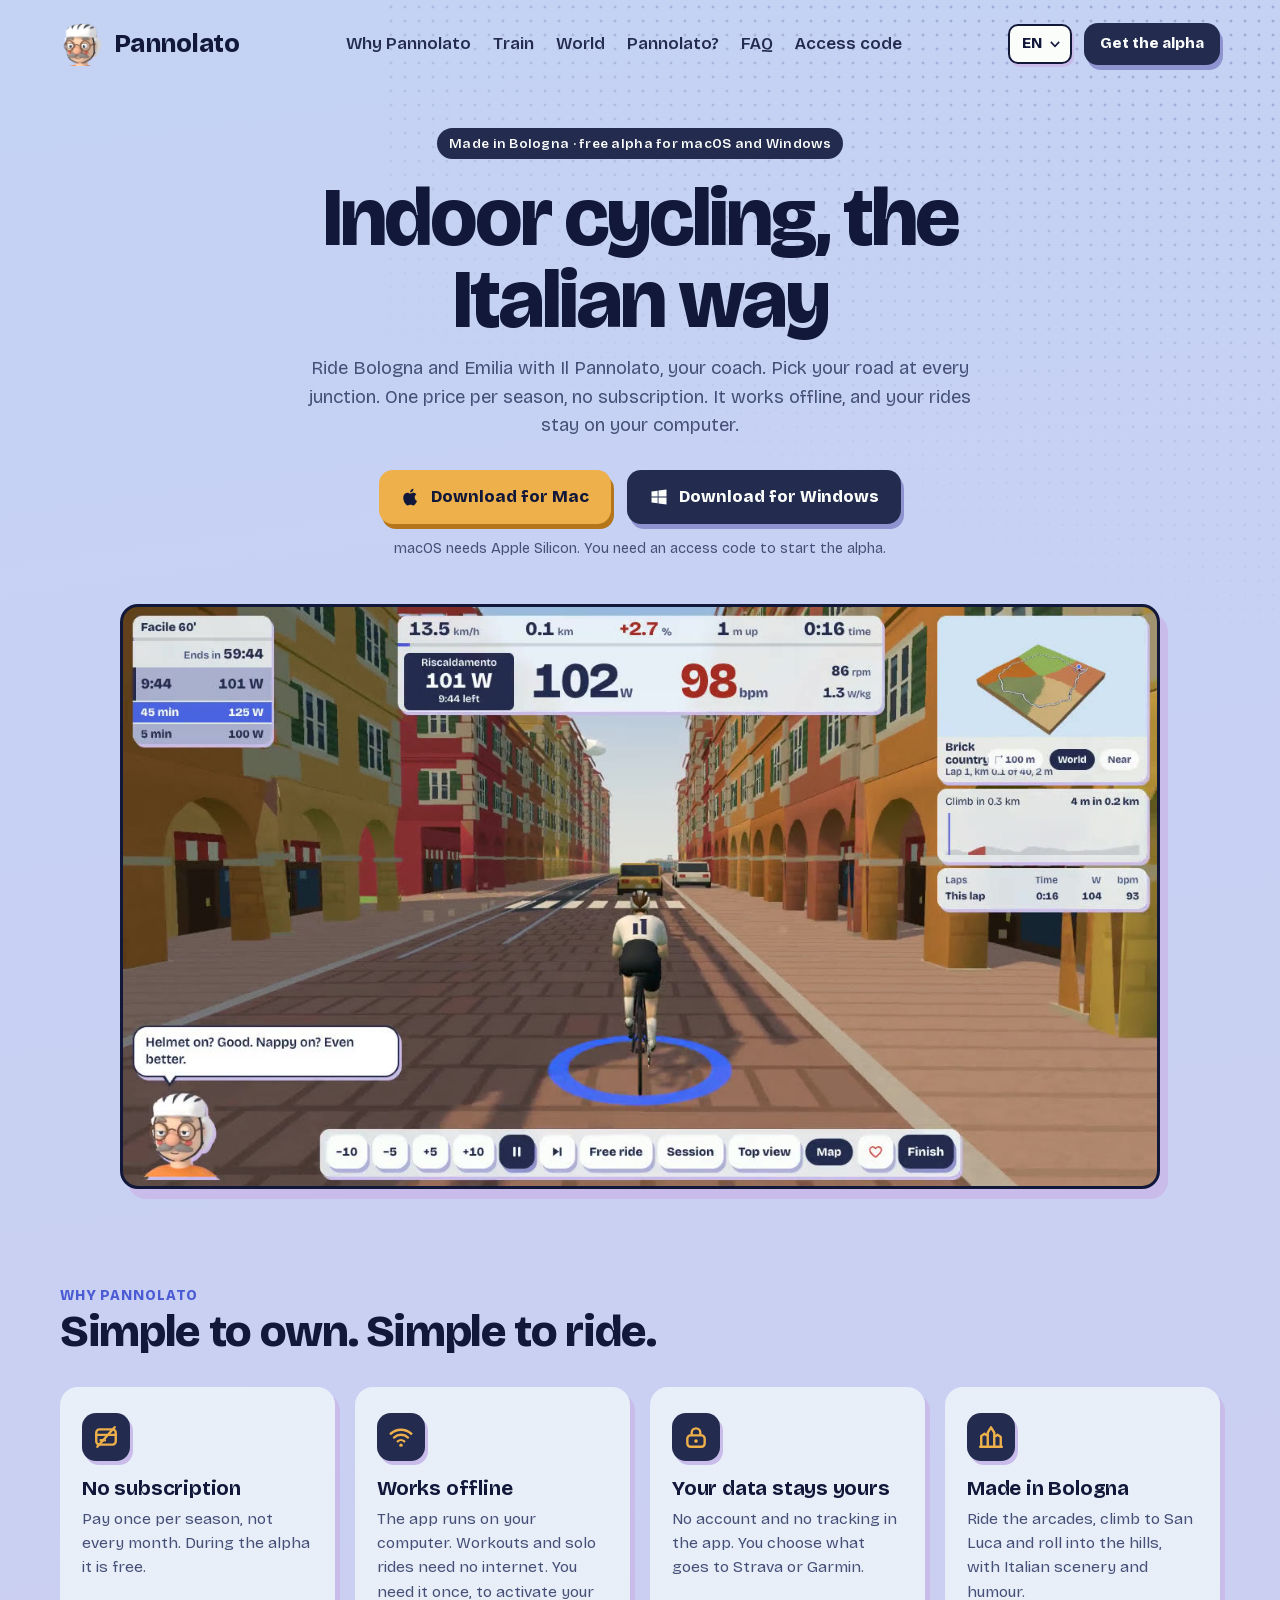
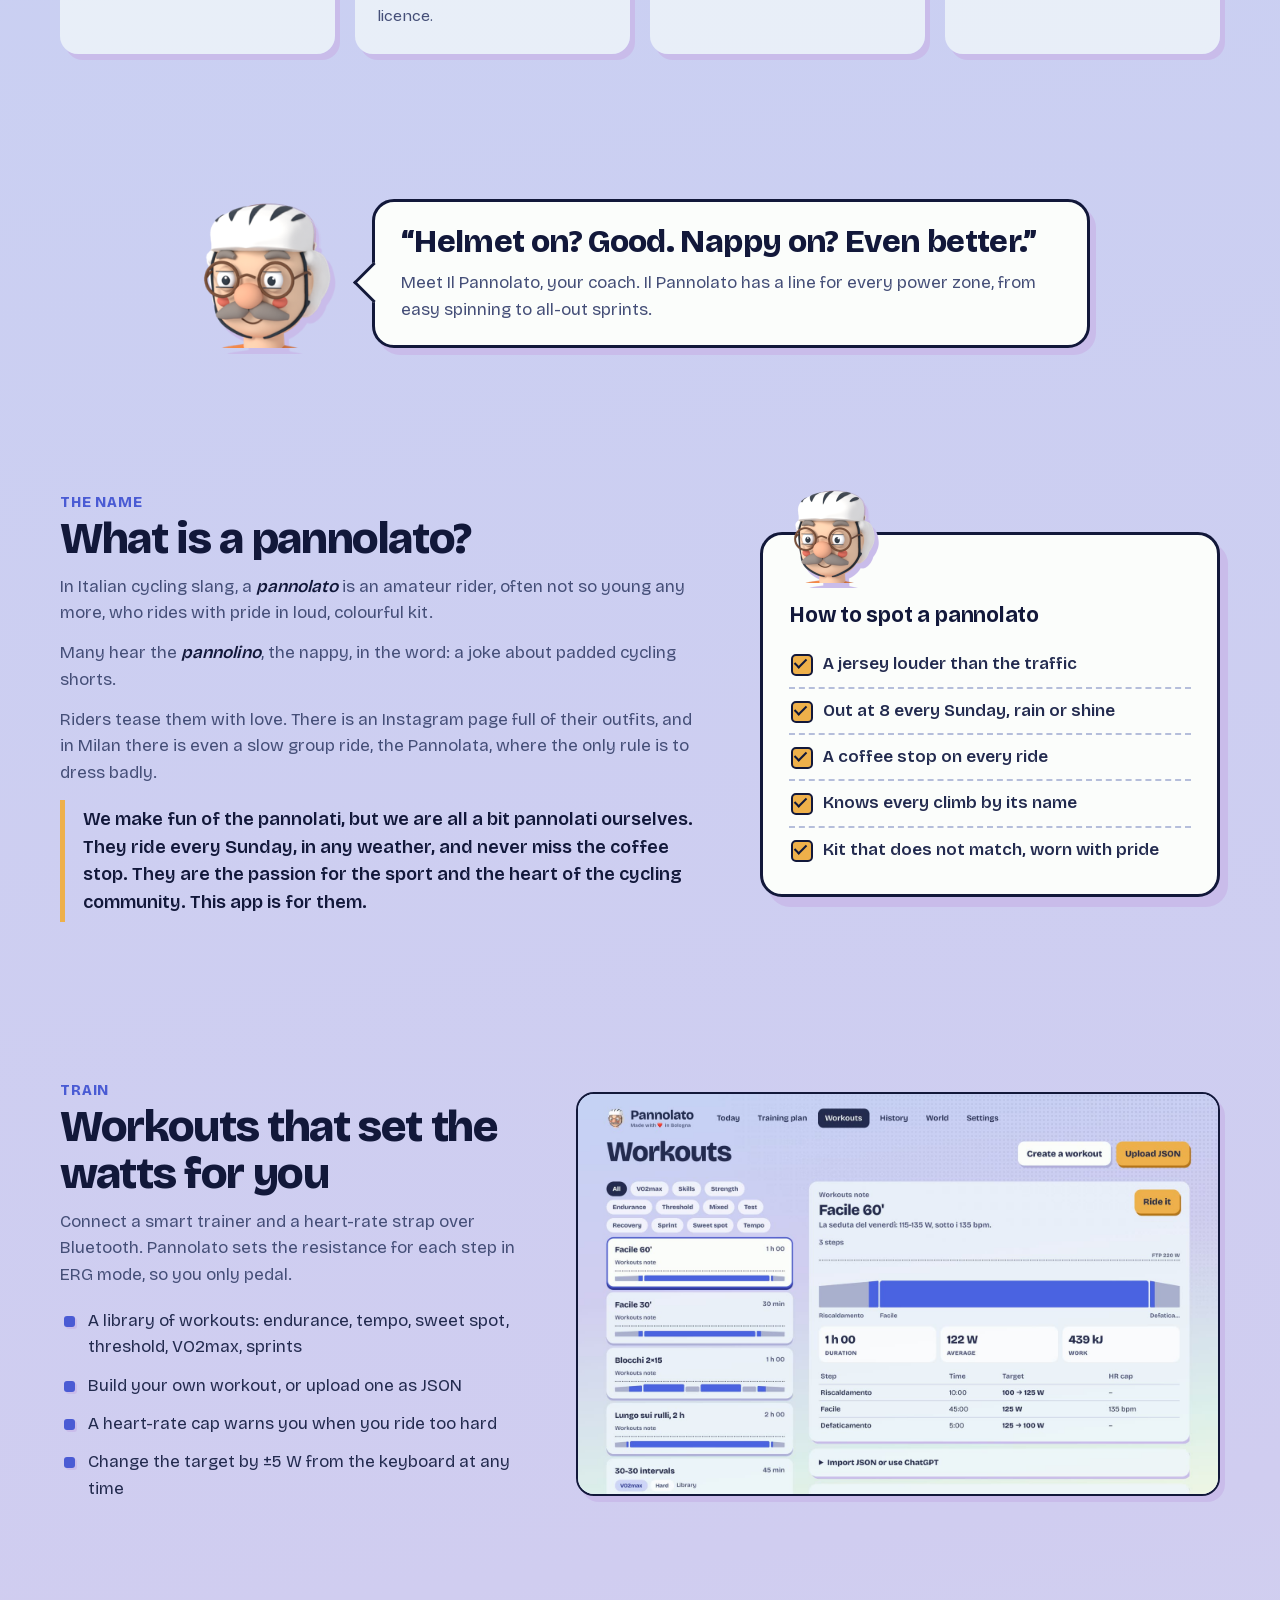
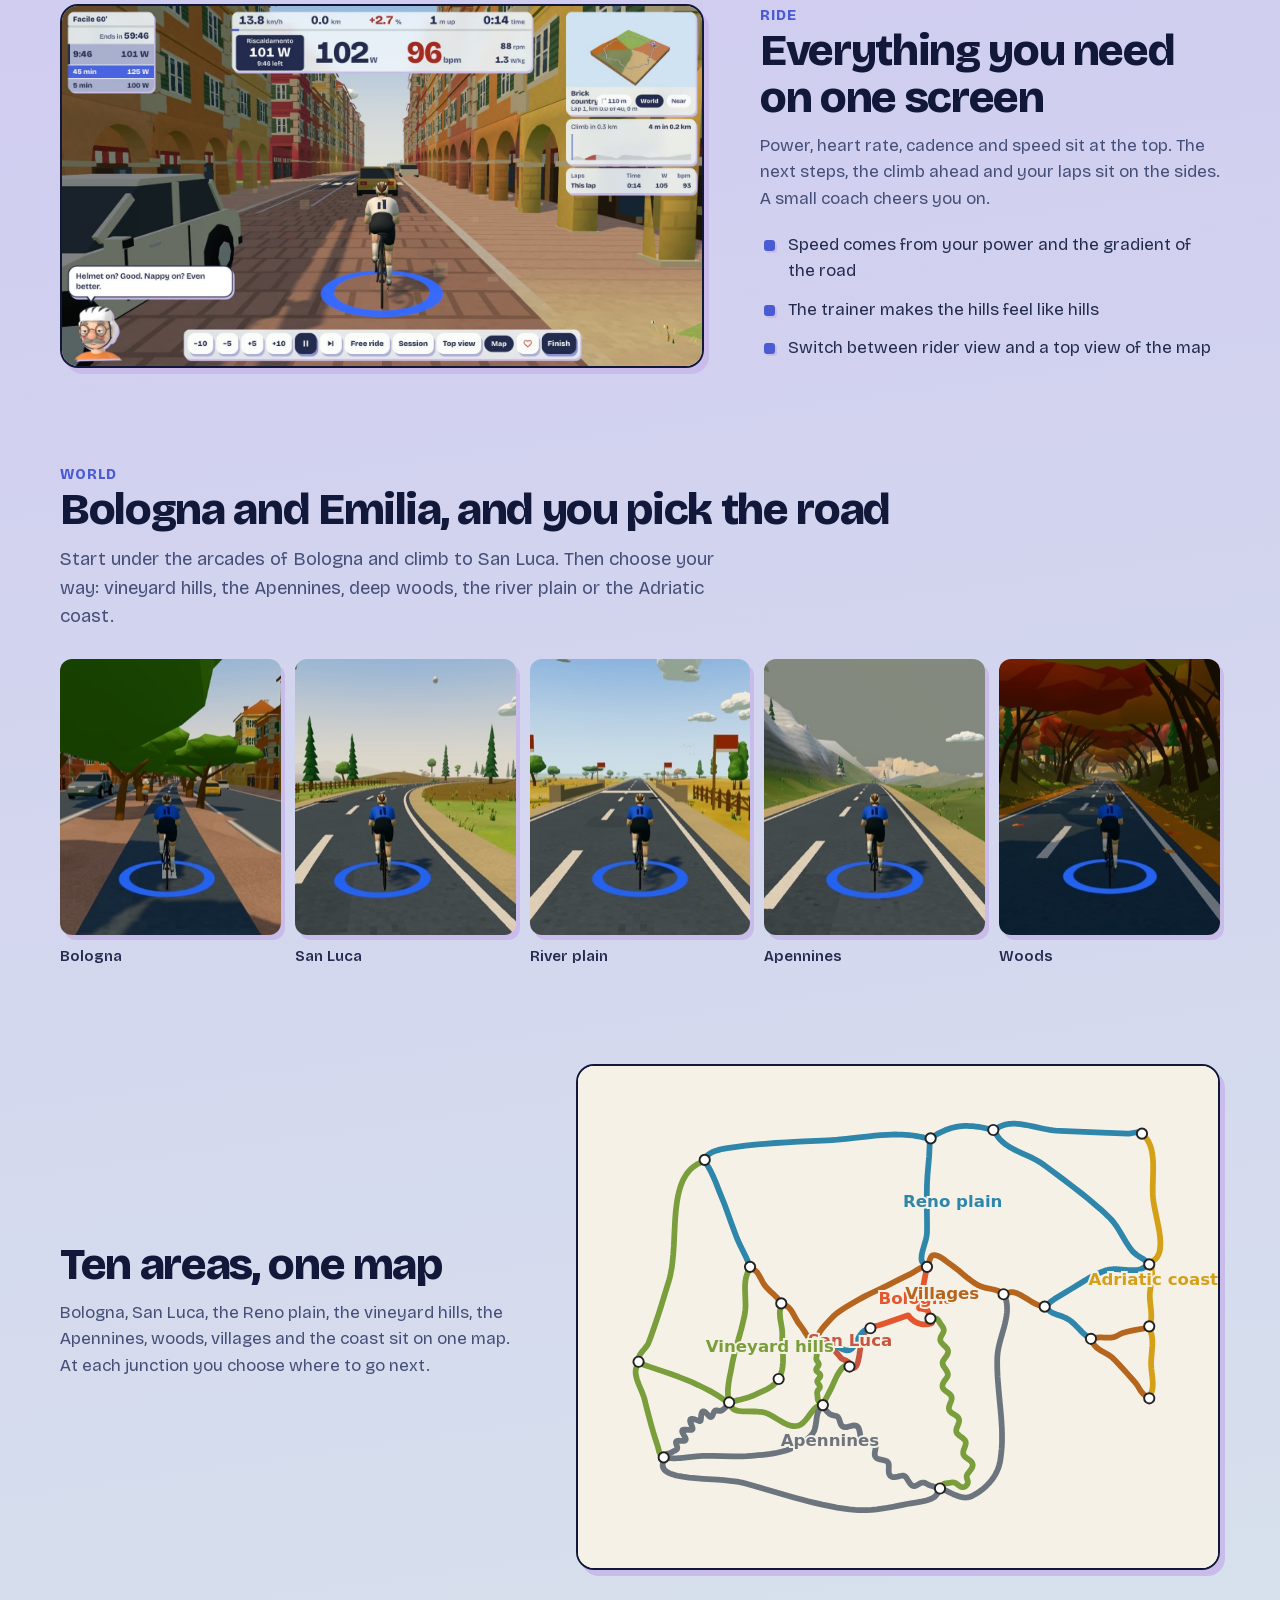
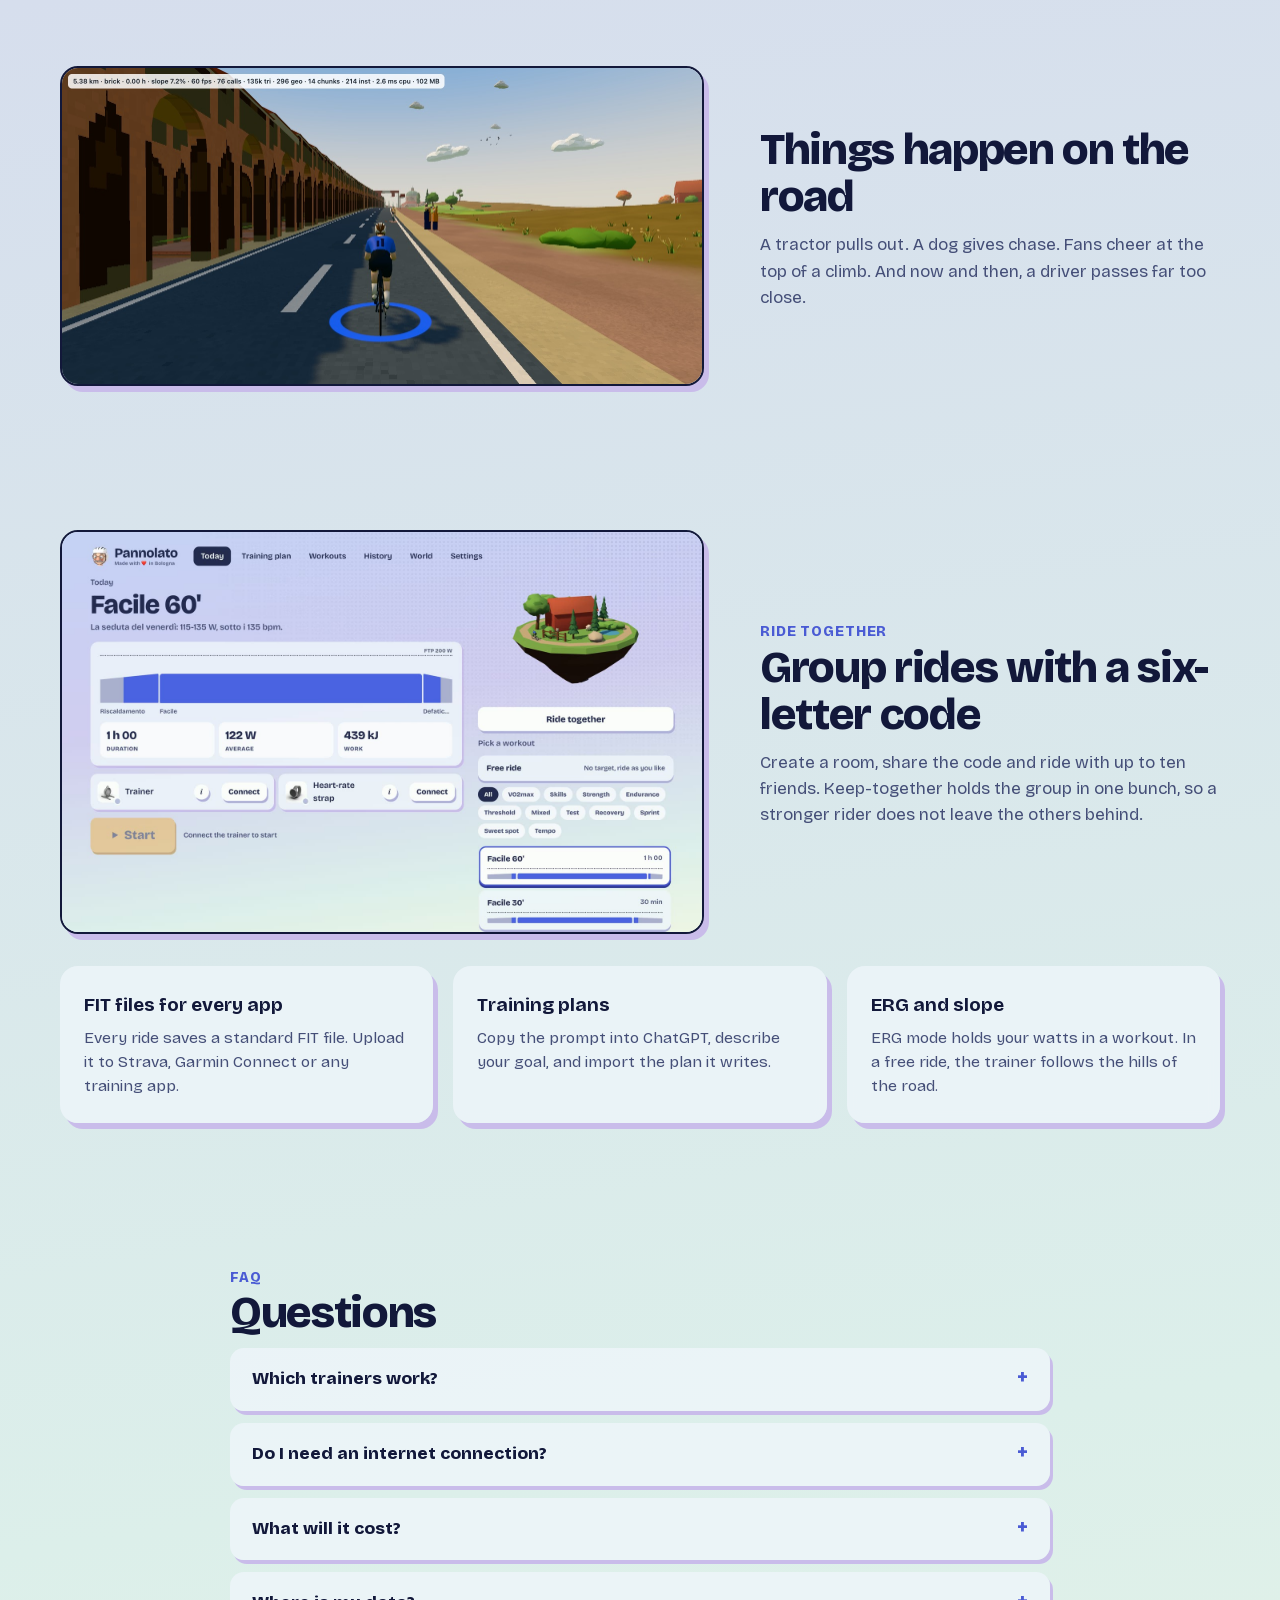
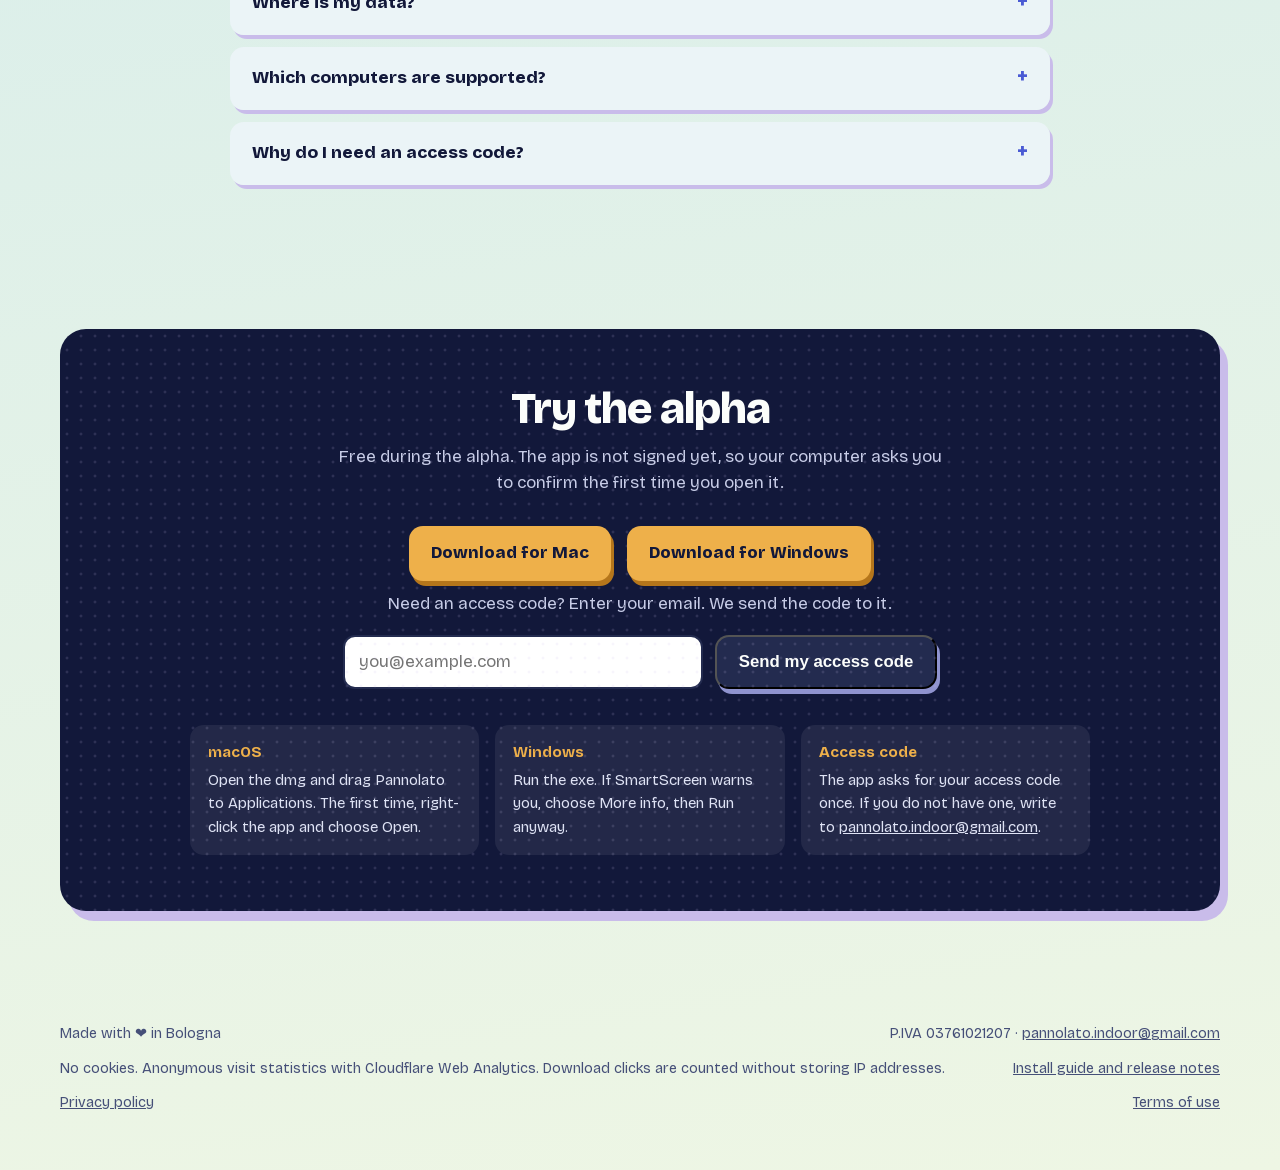
==== index.html @ b4e10fe1 "Website: add access code link to the header Co-Authored-By: Claude Haiku 5.5 <noreply@anthropic.com>" ====
<!doctype html>
<html lang="en">
<head>
<meta charset="utf-8">
<meta name="viewport" content="width=device-width, initial-scale=1">
<title>Pannolato: indoor cycling, the Italian way</title>
<meta name="description" content="Indoor cycling app for macOS and Windows. Ride Bologna and Emilia: the city, vineyard hills, the Apennines, woods and the river plain. Pick your road at every junction. No subscription, works offline, your data stays on your computer.">
<meta property="og:title" content="Pannolato">
<meta property="og:description" content="Indoor cycling, the Italian way. No subscription, works offline, your data stays yours.">
<meta property="og:image" content="https://filippoboiani.github.io/pannolato-releases/media/ride.jpg">
<link rel="icon" href="media/logo.png">
<link rel="preload" href="media/bricolage-latin.woff2" as="font" type="font/woff2" crossorigin>
<style>
  /* Self-hosted (SIL OFL): the page makes no calls to third parties. */
  @font-face {
    font-family: "Bricolage Grotesque"; font-style: normal; font-weight: 400 800; font-display: swap;
    src: url(media/bricolage-latin.woff2) format("woff2");
  }
  :root {
    color-scheme: light;
    --ink: #232b4f; --ink-dark: #12183a; --grey: #454f78; --line: #b5bedb;
    --panel: rgba(238, 245, 250, 0.84); --white: #fbfdfb;
    --blue: #4a5bd4; --mustard: #eeb04a; --mustard-dark: #b5761b; --print: #c9bcea;
    --strava: #e8622a; --green: #2f8a78;
    --dots: radial-gradient(circle, rgba(74, 80, 150, 0.30) 1.3px, transparent 1.7px);
    --sky: linear-gradient(172deg, #c4d2f4 0%, #d0cdf0 42%, #dcefea 82%, #eef6e4 100%);
    --radius: 18px;
    --shadow: 5px 6px 0 var(--print);
  }
  * { box-sizing: border-box; }
  html { scroll-behavior: smooth; }
  body {
    margin: 0; color: var(--ink); background: var(--sky); background-color: #d0cdf0;
    font: 17px/1.55 "Bricolage Grotesque", system-ui, sans-serif;
    -webkit-font-smoothing: antialiased;
  }
  body::before {
    content: ""; position: fixed; inset: 0 0 auto 30%; height: 70vh; z-index: -1; pointer-events: none;
    background: var(--dots); background-size: 14px 14px;
    mask-image: linear-gradient(200deg, #000 10%, transparent 70%);
    -webkit-mask-image: linear-gradient(200deg, #000 10%, transparent 70%);
  }
  img, video { display: block; max-width: 100%; height: auto; }
  a { color: inherit; }
  .wrap { width: min(1160px, 100% - 32px); margin-inline: auto; }

  /* Header */
  header { padding: 22px 0; }
  header .wrap { display: flex; align-items: center; justify-content: space-between; gap: 16px; }
  .brand { display: flex; align-items: center; gap: 10px; text-decoration: none; }
  .brand img { width: 44px; height: 44px; }
  .brand b { font-size: 1.6rem; font-weight: 800; letter-spacing: -0.02em; color: var(--ink-dark); }
  nav { display: flex; gap: 22px; font-weight: 600; }
  nav a { text-decoration: none; }
  nav a:hover { color: var(--blue); }

  /* Buttons */
  .btn {
    display: inline-flex; align-items: center; gap: 10px; padding: 14px 22px; border-radius: 14px;
    font-weight: 800; font-size: 1.05rem; text-decoration: none; white-space: nowrap;
    transition: transform 0.08s, box-shadow 0.08s;
  }
  .btn svg { width: 20px; height: 20px; flex: none; }
  .btn.primary { background: var(--mustard); color: var(--ink-dark); box-shadow: 3px 5px 0 var(--mustard-dark); }
  .btn.dark { background: var(--ink); color: var(--white); box-shadow: 3px 5px 0 #8f93cf; }
  .btn.small { padding: 9px 16px; font-size: 0.95rem; }
  .access-form { display: flex; flex-wrap: wrap; gap: 12px; justify-content: center; margin: 18px 0; }
  .access-form input[type="email"] { flex: 1 1 240px; max-width: 360px; padding: 12px 14px; font: inherit; border: 2px solid var(--ink); border-radius: 12px; }
  .access-form .hp { position: absolute; left: -9999px; }
  #access-msg:empty { display: none; }
  .btn:hover { transform: translate(1px, 2px); }
  .btn:active { transform: translate(2px, 4px); box-shadow: 1px 1px 0 var(--mustard-dark); }
  .btn.dark:active { box-shadow: 1px 1px 0 #8f93cf; }
  .btn:focus-visible, nav a:focus-visible { outline: 3px solid var(--blue); outline-offset: 3px; }

  /* Hero */
  .hero { padding: 40px 0 24px; text-align: center; }
  .tag {
    display: inline-block; padding: 5px 12px; border-radius: 999px; background: var(--ink); color: var(--white);
    font-size: 0.85rem; font-weight: 600; letter-spacing: 0.02em;
  }
  h1 {
    margin: 18px auto 14px; max-width: 14ch; color: var(--ink-dark);
    font-size: clamp(2.6rem, 7vw, 5.2rem); line-height: 0.98; font-weight: 800; letter-spacing: -0.035em;
  }
  .lede { max-width: 58ch; margin: 0 auto; color: var(--grey); font-size: 1.15rem; }
  .ctas { display: flex; flex-wrap: wrap; justify-content: center; gap: 16px; margin: 30px 0 10px; }
  .note { color: var(--grey); font-size: 0.9rem; }

  .frame {
    border-radius: var(--radius); overflow: hidden; background: var(--ink-dark);
    border: 3px solid var(--ink-dark); box-shadow: 8px 10px 0 var(--print);
  }
  .video { margin: 44px auto 0; max-width: 1040px; aspect-ratio: 16 / 9; }
  .video video { width: 100%; height: 100%; object-fit: cover; }

  /* Feature rows */
  section { padding: 72px 0; }
  h2 {
    margin: 0 0 12px; color: var(--ink-dark); font-size: clamp(1.9rem, 4vw, 2.8rem);
    line-height: 1.05; font-weight: 800; letter-spacing: -0.03em;
  }
  .kicker { color: var(--blue); font-weight: 800; font-size: 0.9rem; letter-spacing: 0.06em; text-transform: uppercase; }
  .row { display: grid; grid-template-columns: 5fr 7fr; gap: 56px; align-items: center; }
  .row + .row { margin-top: 96px; }
  .row.flip { grid-template-columns: 7fr 5fr; }
  .row.flip .text { order: 2; }
  .text p { color: var(--grey); margin: 0 0 14px; }
  .text ul { margin: 0; padding: 0; list-style: none; }
  .text li { padding: 6px 0 6px 28px; position: relative; }
  .text li::before {
    content: ""; position: absolute; left: 4px; top: 14px; width: 11px; height: 11px;
    border-radius: 3px; background: var(--blue); box-shadow: 2px 2px 0 var(--print);
  }
  .shot { border-width: 2px; box-shadow: var(--shadow); background: var(--white); }

  /* Easter egg: click the logo three times. A reckless driver passes. */
  #egg { position: fixed; left: 0; bottom: 18px; z-index: 50; pointer-events: none; display: none; width: 190px; transform: translateX(-220px); }
  #egg.go { display: block; animation: egg-pass 3.2s cubic-bezier(.3,.1,.5,1) forwards; }
  #egg span { position: absolute; left: 10px; bottom: 82px; background: var(--white); color: var(--ink, #1a1a1a); border: 2px solid currentColor; border-radius: 12px; padding: 4px 10px; font-weight: 700; font-size: 0.9rem; white-space: nowrap; }
  #egg svg { display: block; width: 190px; animation: egg-swerve .5s ease-in-out 3; }
  @keyframes egg-pass { to { transform: translateX(calc(100vw + 40px)); } }
  @keyframes egg-swerve { 50% { transform: translateY(-14px) rotate(-3deg); } }
  @media (prefers-reduced-motion: reduce) { #egg.go { animation-duration: 6s; } #egg svg { animation: none; } }

  /* Scenery strip */
  .scenery { padding-top: 24px; }
  .strip { display: grid; grid-template-columns: repeat(5, 1fr); gap: 14px; margin-top: 28px; }
  .strip figure { margin: 0; }
  .strip img { border-radius: 12px; aspect-ratio: 4 / 5; object-fit: cover; width: 100%; box-shadow: 4px 5px 0 var(--print); }
  .strip figcaption { margin-top: 10px; font-weight: 600; font-size: 0.95rem; }

  /* Small cards */
  .cards { display: grid; grid-template-columns: repeat(3, 1fr); gap: 20px; margin-top: 32px; }
  .card {
    background: var(--panel); border-radius: var(--radius); padding: 24px; box-shadow: var(--shadow);
    backdrop-filter: blur(6px); -webkit-backdrop-filter: blur(6px);
  }
  .card h3 { margin: 0 0 6px; font-size: 1.2rem; color: var(--ink-dark); }
  .card p { margin: 0; color: var(--grey); font-size: 0.98rem; }

  /* Download */
  .download { text-align: center; }
  .download .panel {
    background: var(--ink-dark); color: var(--white); border-radius: 26px; padding: 56px 24px;
    box-shadow: 8px 10px 0 var(--print); position: relative; overflow: hidden;
  }
  .download .panel::before {
    content: ""; position: absolute; inset: 0; opacity: 0.25; pointer-events: none;
    background: radial-gradient(circle, rgba(201, 188, 234, 0.6) 1.3px, transparent 1.7px); background-size: 14px 14px;
  }
  .download h2 { color: var(--white); position: relative; }
  .download p { color: #c6cbe6; max-width: 56ch; margin: 0 auto; position: relative; }
  .download .ctas { position: relative; }
  .steps { display: grid; grid-template-columns: repeat(3, 1fr); gap: 16px; margin: 36px auto 0; max-width: 900px; text-align: left; position: relative; }
  .steps div { background: rgba(255, 255, 255, 0.07); border-radius: 14px; padding: 16px 18px; font-size: 0.95rem; color: #dfe3f5; }
  .steps b { display: block; color: var(--mustard); margin-bottom: 4px; }

  /* Value pillars */
  .pillars { display: grid; grid-template-columns: repeat(4, 1fr); gap: 20px; margin-top: 32px; }
  .pillar { background: var(--panel); border-radius: var(--radius); padding: 26px 22px; box-shadow: var(--shadow); }
  .pillar .icon {
    width: 48px; height: 48px; border-radius: 14px; display: grid; place-items: center; margin-bottom: 16px;
    background: var(--ink); color: var(--mustard); box-shadow: 3px 4px 0 var(--print);
  }
  .pillar .icon svg { width: 26px; height: 26px; }
  .pillar h3 { margin: 0 0 6px; font-size: 1.3rem; line-height: 1.15; color: var(--ink-dark); letter-spacing: -0.01em; }
  .pillar p { margin: 0; color: var(--grey); font-size: 0.98rem; }

  /* Coach */
  .coach { display: grid; grid-template-columns: auto 1fr; gap: 32px; align-items: center; max-width: 900px; margin: 0 auto; }
  .coach img { width: 150px; height: 150px; filter: drop-shadow(5px 6px 0 var(--print)); }
  .bubble {
    position: relative; background: var(--white); border: 3px solid var(--ink-dark); border-radius: 22px;
    padding: 22px 26px; box-shadow: 6px 7px 0 var(--print);
  }
  .bubble::before {
    content: ""; position: absolute; left: -16px; top: 46%; width: 26px; height: 26px; background: var(--white);
    border-left: 3px solid var(--ink-dark); border-bottom: 3px solid var(--ink-dark); transform: rotate(45deg);
  }
  .bubble q { display: block; font-size: clamp(1.4rem, 3vw, 2rem); font-weight: 800; line-height: 1.15; color: var(--ink-dark); letter-spacing: -0.02em; quotes: "\201C" "\201D"; }
  .bubble p { margin: 10px 0 0; color: var(--grey); }

  /* FAQ */
  .faq { max-width: 820px; }
  .faq details { background: var(--panel); border-radius: 14px; padding: 4px 22px; margin-top: 12px; box-shadow: 3px 4px 0 var(--print); }
  .faq summary { cursor: pointer; padding: 14px 0; font-weight: 800; font-size: 1.08rem; color: var(--ink-dark); list-style: none; display: flex; justify-content: space-between; gap: 16px; }
  .faq summary::-webkit-details-marker { display: none; }
  .faq summary::after { content: "+"; font-size: 1.4rem; line-height: 1; color: var(--blue); }
  .faq details[open] summary::after { content: "\2212"; }
  .faq summary:focus-visible { outline: 3px solid var(--blue); outline-offset: 4px; border-radius: 6px; }
  .faq details p { margin: 0 0 16px; color: var(--grey); }
  code { font-size: 0.9em; background: rgba(255,255,255,0.7); padding: 1px 6px; border-radius: 6px; }

  /* What is a pannolato */
  .what-grid { display: grid; grid-template-columns: 7fr 5fr; gap: 56px; align-items: center; }
  .what .text p { color: var(--grey); margin: 0 0 14px; }
  .what em { font-style: italic; color: var(--ink-dark); font-weight: 600; }
  .what .closing {
    margin-top: 22px; padding: 6px 0 6px 18px; border-left: 5px solid var(--mustard);
    color: var(--ink-dark) !important; font-size: 1.15rem; font-weight: 600; line-height: 1.5;
  }
  .guide { position: relative; background: var(--white); border: 3px solid var(--ink-dark); border-radius: 22px; padding: 64px 26px 22px; box-shadow: 8px 10px 0 var(--print); }
  .guide img { position: absolute; top: -48px; left: 22px; width: 96px; height: 96px; filter: drop-shadow(4px 5px 0 var(--print)); }
  .guide h3 { margin: 0 0 10px; font-size: 1.35rem; color: var(--ink-dark); letter-spacing: -0.01em; }
  .guide ul { margin: 0; padding: 0; list-style: none; }
  .guide li { padding: 9px 0 9px 34px; position: relative; border-top: 2px dashed var(--line); font-weight: 600; }
  .guide li:first-child { border-top: 0; }
  .guide li::before {
    content: ""; position: absolute; left: 2px; top: 12px; width: 18px; height: 18px; border-radius: 5px;
    border: 2.5px solid var(--ink-dark); background: var(--mustard);
  }
  .guide li::after {
    content: ""; position: absolute; left: 8px; top: 14px; width: 5px; height: 10px;
    border: solid var(--ink-dark); border-width: 0 2.5px 2.5px 0; transform: rotate(45deg);
  }

  /* Language switcher */
  .head-end { display: flex; align-items: center; gap: 12px; }
  .lang {
    appearance: none; -webkit-appearance: none; font: inherit; font-weight: 800; font-size: 0.9rem; color: var(--ink-dark);
    background: var(--white) url("data:image/svg+xml,%3Csvg xmlns='http://www.w3.org/2000/svg' viewBox='0 0 12 8'%3E%3Cpath d='M1 1l5 5 5-5' stroke='%2312183a' stroke-width='2' fill='none'/%3E%3C/svg%3E") no-repeat right 10px center / 10px;
    border: 2px solid var(--ink-dark); border-radius: 10px; padding: 7px 28px 7px 12px; cursor: pointer; box-shadow: 2px 3px 0 var(--print);
  }
  .lang:focus-visible { outline: 3px solid var(--blue); outline-offset: 2px; }
  a:focus-visible, button:focus-visible, select:focus-visible, summary:focus-visible { outline: 3px solid var(--blue); outline-offset: 3px; }

  footer { padding: 40px 0 56px; color: var(--grey); font-size: 0.9rem; }
  footer .wrap { display: flex; flex-wrap: wrap; justify-content: space-between; gap: 12px; }

  @media (max-width: 900px) {
    .row, .row.flip { grid-template-columns: 1fr; gap: 28px; }
    .row.flip .text { order: 0; }
    .row + .row { margin-top: 64px; }
    .strip { grid-template-columns: repeat(2, minmax(0, 1fr)); }
    .strip figure:last-child { grid-column: 1 / -1; }
    nav { gap: 14px; }
    nav a { white-space: nowrap; }
    .cards, .steps { grid-template-columns: 1fr; }
    .pillars { grid-template-columns: 1fr 1fr; }
    .what-grid { grid-template-columns: 1fr; gap: 72px; }
    .coach { grid-template-columns: 1fr; justify-items: center; text-align: center; }
    .coach img { width: 110px; height: 110px; }
    .bubble::before { left: 50%; top: -16px; margin-left: -13px; transform: rotate(135deg); }
    section { padding: 52px 0; }
  }
  @media (max-width: 560px) {
    nav { display: none; }
    .ctas .btn { width: 100%; justify-content: center; }
    .ctas { flex-direction: column; align-items: stretch; }
    .hero { padding-top: 16px; }
    .pillars { grid-template-columns: 1fr; }
    .head-end .btn { display: none; }
    .download { text-align: start; }
    .lang { min-height: 44px; }
    footer a { display: inline-flex; align-items: center; min-height: 44px; }
  }
  @media (prefers-reduced-motion: reduce) {
    html { scroll-behavior: auto; }
    .btn { transition: none; }
  }
</style>
</head>
<body>
<div id="egg" aria-hidden="true"><span data-i18n>Beep beep! I am riding here!</span>
<svg viewBox="0 0 190 80"><path d="M10 56 L16 36 Q20 28 32 28 L62 14 Q70 10 84 10 L130 10 Q142 10 150 20 L166 34 Q180 38 182 50 L182 58 Z" fill="#b9b6ad" stroke="#222" stroke-width="3" stroke-linejoin="round"/><path d="M70 18 L86 18 L86 34 L52 34 Z M94 18 L128 18 L146 34 L94 34 Z" fill="#1d2a30" stroke="#222" stroke-width="2"/><rect x="8" y="42" width="8" height="8" rx="2" fill="#d33"/><circle cx="46" cy="60" r="14" fill="#222"/><circle cx="46" cy="60" r="6" fill="#999"/><circle cx="146" cy="60" r="14" fill="#222"/><circle cx="146" cy="60" r="6" fill="#999"/></svg></div>

<header>
  <div class="wrap">
    <a class="brand" href="#"><img src="media/logo.png" alt="" width="44" height="44"><b>Pannolato</b></a>
    <nav aria-label="Sections">
      <a href="#why" data-i18n>Why Pannolato</a>
      <a href="#train" data-i18n>Train</a>
      <a href="#world" data-i18n>World</a>
      <a href="#pannolato" data-i18n>Pannolato?</a>
      <a href="#faq" data-i18n>FAQ</a>
      <a href="#download" data-i18n>Access code</a>
    </nav>
    <div class="head-end">
      <select id="lang" class="lang" aria-label="Language">
        <option value="en">EN</option>
        <option value="it">IT</option>
        <option value="es">ES</option>
      </select>
      <a class="btn dark small" href="#download" data-i18n>Get the alpha</a>
    </div>
  </div>
</header>

<main>
  <div class="hero wrap">
    <span class="tag" data-i18n>Made in Bologna &middot; free alpha for macOS and Windows</span>
    <h1 data-i18n>Indoor cycling, the Italian way</h1>
    <p class="lede" data-i18n>Ride Bologna and Emilia with Il Pannolato, your coach. Pick your road at every junction. One price per season, no subscription. It works offline, and your rides stay on your computer.</p>
    <div class="ctas">
      <a class="btn primary" href="https://pannolato-relay.pannolato.workers.dev/dl/mac">
        <svg viewBox="0 0 24 24" fill="currentColor" aria-hidden="true"><path d="M16.4 12.6c0-2.5 2-3.7 2.1-3.8-1.2-1.7-3-1.9-3.6-2-1.5-.2-3 .9-3.8.9-.8 0-2-.9-3.3-.9-1.7 0-3.3 1-4.2 2.5-1.8 3.1-.5 7.7 1.3 10.2.9 1.2 1.9 2.6 3.2 2.6 1.3-.1 1.8-.8 3.3-.8 1.6 0 2 .8 3.3.8 1.4 0 2.3-1.3 3.1-2.5 1-1.4 1.4-2.8 1.4-2.9 0 0-2.8-1.1-2.8-4.1zM13.9 5.1c.7-.8 1.2-2 1-3.1-1 0-2.2.7-2.9 1.5-.6.7-1.2 1.9-1 3 1.1.1 2.2-.6 2.9-1.4z"/></svg>
        <span data-i18n>Download for Mac</span>
      </a>
      <a class="btn dark" href="https://pannolato-relay.pannolato.workers.dev/dl/win">
        <svg viewBox="0 0 24 24" fill="currentColor" aria-hidden="true"><path d="M3 5.5 10.4 4.5v7H3zM11.4 4.3 21 3v8.5h-9.6zM3 12.5h7.4v7L3 18.5zM11.4 12.5H21V21l-9.6-1.3z"/></svg>
        <span data-i18n>Download for Windows</span>
      </a>
    </div>
    <p class="note" data-i18n>macOS needs Apple Silicon. You need an access code to start the alpha.</p>

    <div class="frame video">
      <video src="media/tour.mp4" poster="media/poster.jpg" autoplay muted loop playsinline preload="metadata" aria-label="A ride through the Pannolato world"></video>
    </div>
  </div>

  <section id="why">
    <div class="wrap">
      <div class="kicker" data-i18n>Why Pannolato</div>
      <h2 data-i18n>Simple to own. Simple to ride.</h2>
      <div class="pillars">
        <div class="pillar"><div class="icon"><svg viewBox="0 0 24 24" aria-hidden="true"><path d="M3 10h18M7 15h4" stroke="currentColor" stroke-width="2.2" stroke-linecap="round" fill="none"/><rect x="3" y="5" width="18" height="14" rx="3" stroke="currentColor" stroke-width="2.2" fill="none"/><path d="M4 21 20 3" stroke="currentColor" stroke-width="2.2" stroke-linecap="round"/></svg></div><h3 data-i18n>No subscription</h3><p data-i18n>Pay once per season, not every month. During the alpha it is free.</p></div>
        <div class="pillar"><div class="icon"><svg viewBox="0 0 24 24" aria-hidden="true"><path d="M2.5 9a14 14 0 0 1 19 0M5.5 12.5a9.5 9.5 0 0 1 13 0M9 16a4.5 4.5 0 0 1 6 0" stroke="currentColor" stroke-width="2.2" stroke-linecap="round" fill="none"/><circle cx="12" cy="19.5" r="1.6" fill="currentColor"/></svg></div><h3 data-i18n>Works offline</h3><p data-i18n>The app runs on your computer. Workouts and solo rides need no internet. You need it once, to activate your licence.</p></div>
        <div class="pillar"><div class="icon"><svg viewBox="0 0 24 24" aria-hidden="true"><rect x="4" y="10.5" width="16" height="10.5" rx="3" stroke="currentColor" stroke-width="2.2" fill="none"/><path d="M8 10.5V8a4 4 0 0 1 8 0v2.5" stroke="currentColor" stroke-width="2.2" fill="none"/><circle cx="12" cy="15.7" r="1.7" fill="currentColor"/></svg></div><h3 data-i18n>Your data stays yours</h3><p data-i18n>No account and no tracking in the app. You choose what goes to Strava or Garmin.</p></div>
        <div class="pillar"><div class="icon"><svg viewBox="0 0 24 24" aria-hidden="true"><path d="M3 21V11l3-2 3 2v10M9 21V8l3-5 3 5v13M15 21v-9l3-2 3 2v9M2 21h20" stroke="currentColor" stroke-width="2.2" stroke-linejoin="round" stroke-linecap="round" fill="none"/></svg></div><h3 data-i18n>Made in Bologna</h3><p data-i18n>Ride the arcades, climb to San Luca and roll into the hills, with Italian scenery and humour.</p></div>
      </div>
    </div>
  </section>

  <section class="coach-band">
    <div class="wrap coach">
      <img src="media/logo.png" alt="Il Pannolato, the coach: a cyclist with a white helmet, round glasses and a moustache" width="150" height="150" loading="lazy">
      <div class="bubble">
        <q data-i18n>Helmet on? Good. Nappy on? Even better.</q>
        <p data-i18n>Meet Il Pannolato, your coach. Il Pannolato has a line for every power zone, from easy spinning to all-out sprints.</p>
      </div>
    </div>
  </section>

  <section id="pannolato" class="what">
    <div class="wrap what-grid">
      <div class="text">
        <div class="kicker" data-i18n>The name</div>
        <h2 data-i18n>What is a pannolato?</h2>
        <p data-i18n>In Italian cycling slang, a <em>pannolato</em> is an amateur rider, often not so young any more, who rides with pride in loud, colourful kit.</p>
        <p data-i18n>Many hear the <em>pannolino</em>, the nappy, in the word: a joke about padded cycling shorts.</p>
        <p data-i18n>Riders tease them with love. There is an Instagram page full of their outfits, and in Milan there is even a slow group ride, the Pannolata, where the only rule is to dress badly.</p>
        <p class="closing" data-i18n>We make fun of the pannolati, but we are all a bit pannolati ourselves. They ride every Sunday, in any weather, and never miss the coffee stop. They are the passion for the sport and the heart of the cycling community. This app is for them.</p>
      </div>
      <div class="guide">
        <img src="media/logo.png" alt="" width="96" height="96" loading="lazy">
        <h3 data-i18n>How to spot a pannolato</h3>
        <ul>
          <li data-i18n>A jersey louder than the traffic</li>
          <li data-i18n>Out at 8 every Sunday, rain or shine</li>
          <li data-i18n>A coffee stop on every ride</li>
          <li data-i18n>Knows every climb by its name</li>
          <li data-i18n>Kit that does not match, worn with pride</li>
        </ul>
      </div>
    </div>
  </section>

  <section id="train">
    <div class="wrap">
      <div class="row">
        <div class="text">
          <div class="kicker" data-i18n>Train</div>
          <h2 data-i18n>Workouts that set the watts for you</h2>
          <p data-i18n>Connect a smart trainer and a heart-rate strap over Bluetooth. Pannolato sets the resistance for each step in ERG mode, so you only pedal.</p>
          <ul>
            <li data-i18n>A library of workouts: endurance, tempo, sweet spot, threshold, VO2max, sprints</li>
            <li data-i18n>Build your own workout, or upload one as JSON</li>
            <li data-i18n>A heart-rate cap warns you when you ride too hard</li>
            <li data-i18n>Change the target by ±5 W from the keyboard at any time</li>
          </ul>
        </div>
        <img class="frame shot" loading="lazy" src="media/workouts.jpg" alt="The Workouts page: a list of workouts and the steps of one workout with its power targets" width="1600" height="1000" >
      </div>

      <div class="row flip">
        <div class="text">
          <div class="kicker" data-i18n>Ride</div>
          <h2 data-i18n>Everything you need on one screen</h2>
          <p data-i18n>Power, heart rate, cadence and speed sit at the top. The next steps, the climb ahead and your laps sit on the sides. A small coach cheers you on.</p>
          <ul>
            <li data-i18n>Speed comes from your power and the gradient of the road</li>
            <li data-i18n>The trainer makes the hills feel like hills</li>
            <li data-i18n>Switch between rider view and a top view of the map</li>
          </ul>
        </div>
        <img class="frame shot" loading="lazy" src="media/ride.jpg" alt="The ride screen: the rider on a city street with power, heart rate and workout steps on top" width="1600" height="1000" >
      </div>
    </div>
  </section>

  <section id="world" class="scenery">
    <div class="wrap">
      <div class="kicker" data-i18n>World</div>
      <h2 data-i18n>Bologna and Emilia, and you pick the road</h2>
      <p class="lede" style="margin:0" data-i18n>Start under the arcades of Bologna and climb to San Luca. Then choose your way: vineyard hills, the Apennines, deep woods, the river plain or the Adriatic coast.</p>
      <div class="strip">
        <figure><img loading="lazy" srcset="media/s-w-city.jpg 800w, media/w-city.jpg 1280w" sizes="(max-width: 560px) 50vw, 20vw" src="media/w-city.jpg" alt="A wide city avenue with trees, seen from behind the rider" width="1280" height="633"><figcaption data-i18n>Bologna</figcaption></figure>
        <figure><img loading="lazy" srcset="media/s-w-sanluca.jpg 800w, media/w-sanluca.jpg 1280w" sizes="(max-width: 560px) 50vw, 20vw" src="media/w-sanluca.jpg" alt="A road bending between green fields and pine trees on the way to San Luca" width="1280" height="633"><figcaption data-i18n>San Luca</figcaption></figure>
        <figure><img loading="lazy" srcset="media/s-w-plain.jpg 800w, media/w-plain.jpg 1280w" sizes="(max-width: 560px) 50vw, 20vw" src="media/w-plain.jpg" alt="A flat road through farmland on the river plain" width="1280" height="633"><figcaption data-i18n>River plain</figcaption></figure>
        <figure><img loading="lazy" srcset="media/s-w-apennines.jpg 800w, media/w-apennines.jpg 1280w" sizes="(max-width: 560px) 50vw, 20vw" src="media/w-apennines.jpg" alt="A mountain road under a steep rock wall with a village ahead" width="1280" height="633"><figcaption data-i18n>Apennines</figcaption></figure>
        <figure><img loading="lazy" srcset="media/s-w-woods.jpg 800w, media/w-woods.jpg 1280w" sizes="(max-width: 560px) 50vw, 20vw" src="media/w-woods.jpg" alt="A road through autumn woods" width="1280" height="633"><figcaption data-i18n>Woods</figcaption></figure>
      </div>

      <div class="row" style="margin-top:96px">
        <div class="text">
          <h2 data-i18n>Ten areas, one map</h2>
          <p data-i18n>Bologna, San Luca, the Reno plain, the vineyard hills, the Apennines, woods, villages and the coast sit on one map. At each junction you choose where to go next.</p>
        </div>
        <img class="frame shot" loading="lazy" src="media/map.svg" alt="Top-down map of the roads, coloured by area and named: Bologna, San Luca, Reno plain, Vineyard hills, Apennines, Woods, Villages, Adriatic coast, River woods and Deep forest" width="1000" height="1000">
      </div>

      <div class="row flip">
        <div class="text">
          <h2 data-i18n>Things happen on the road</h2>
          <p data-i18n>A tractor pulls out. A dog gives chase. Fans cheer at the top of a climb. And now and then, a driver passes far too close.</p>
        </div>
        <img class="frame shot" loading="lazy" src="media/w-fans.jpg" alt="Fans standing beside the road on a climb, as the rider passes" width="1280" height="633">
      </div>
    </div>
  </section>

  <section id="together">
    <div class="wrap">
      <div class="row flip">
        <div class="text">
          <div class="kicker" data-i18n>Ride together</div>
          <h2 data-i18n>Group rides with a six-letter code</h2>
          <p data-i18n>Create a room, share the code and ride with up to ten friends. Keep-together holds the group in one bunch, so a stronger rider does not leave the others behind.</p>
        </div>
        <img class="frame shot" loading="lazy" src="media/today.jpg" alt="The Today page: today's workout, the trainer and heart-rate connections, and the Ride together button" width="1600" height="1000" >
      </div>

      <div class="cards">
        <div class="card"><h3 data-i18n>FIT files for every app</h3><p data-i18n>Every ride saves a standard FIT file. Upload it to Strava, Garmin Connect or any training app.</p></div>
        <div class="card"><h3 data-i18n>Training plans</h3><p data-i18n>Copy the prompt into ChatGPT, describe your goal, and import the plan it writes.</p></div>
        <div class="card"><h3 data-i18n>ERG and slope</h3><p data-i18n>ERG mode holds your watts in a workout. In a free ride, the trainer follows the hills of the road.</p></div>
      </div>
    </div>
  </section>

  <section id="faq">
    <div class="wrap faq">
      <div class="kicker" data-i18n>FAQ</div>
      <h2 data-i18n>Questions</h2>
      <details><summary data-i18n>Which trainers work?</summary><p data-i18n>Smart trainers that use Bluetooth FTMS, Tacx trainers with FE-C over Bluetooth, and Bluetooth heart-rate straps. Your computer needs Bluetooth.</p></details>
      <details><summary data-i18n>Do I need an internet connection?</summary><p data-i18n>Not for workouts and solo rides. Group rides and uploads to Strava or Garmin need a connection. After the alpha, you need internet once to activate your licence.</p></details>
      <details><summary data-i18n>What will it cost?</summary><p data-i18n>The alpha is free. After the alpha we plan one payment per season, with a free trial first. There is no subscription.</p></details>
      <details><summary data-i18n>Where is my data?</summary><p data-i18n>On your computer only: <code>~/Library/Application Support/Pannolato</code> on macOS, <code>%APPDATA%\Pannolato</code> on Windows. There is no account and no cloud copy.</p></details>
      <details><summary data-i18n>Which computers are supported?</summary><p data-i18n>Macs with Apple Silicon (M1 or newer) and 64-bit Windows PCs.</p></details>
      <details><summary data-i18n>Why do I need an access code?</summary><p data-i18n>The alpha is for a small group of testers. Enter your email in the <a href="#download">Try the alpha</a> section. We send the code to it. The app asks for the code once.</p></details>
    </div>
  </section>

  <section id="download" class="download">
    <div class="wrap">
      <div class="panel">
        <h2 data-i18n>Try the alpha</h2>
        <p data-i18n>Free during the alpha. The app is not signed yet, so your computer asks you to confirm the first time you open it.</p>
        <div class="ctas">
          <a class="btn primary" href="https://pannolato-relay.pannolato.workers.dev/dl/mac" data-i18n>Download for Mac</a>
          <a class="btn primary" href="https://pannolato-relay.pannolato.workers.dev/dl/win" data-i18n>Download for Windows</a>
        </div>
        <p data-i18n>Need an access code? Enter your email. We send the code to it.</p>
        <form class="access-form" id="access-form" method="post">
          <input type="email" name="email" required autocomplete="email" placeholder="you@example.com" aria-label="Your email">
          <input type="text" name="website" tabindex="-1" autocomplete="off" aria-hidden="true" class="hp">
          <button class="btn dark" type="submit" data-i18n>Send my access code</button>
          <p id="access-msg" role="status"></p>
        </form>
        <div class="steps">
          <div data-i18n><b>macOS</b>Open the dmg and drag Pannolato to Applications. The first time, right-click the app and choose Open.</div>
          <div data-i18n><b>Windows</b>Run the exe. If SmartScreen warns you, choose More info, then Run anyway.</div>
          <div data-i18n><b>Access code</b>The app asks for your access code once. If you do not have one, write to <a href="mailto:pannolato.indoor@gmail.com">pannolato.indoor@gmail.com</a>.</div>
        </div>
      </div>
    </div>
  </section>
</main>

<footer>
  <div class="wrap">
    <span data-i18n>Made with ❤️ in Bologna</span>
    <span>P.IVA 03761021207 · <a href="mailto:pannolato.indoor@gmail.com">pannolato.indoor@gmail.com</a></span>
    <span data-i18n>No cookies. Anonymous visit statistics with Cloudflare Web Analytics. Download clicks are counted without storing IP addresses.</span>
    <a href="https://github.com/filippoboiani/pannolato-releases#readme" data-i18n>Install guide and release notes</a>
    <a href="privacy.html" data-i18n>Privacy policy</a>
    <a href="terms.html" data-i18n>Terms of use</a>
  </div>
</footer>

<script>
// Site language: ?lang=, then the saved choice, then the browser languages, then English.
// English is the HTML itself; IT and ES replace the inner HTML of each [data-i18n] element.
(() => {
  const T = {
"Why Pannolato": {
"it": "Perché Pannolato",
"es": "Por qué Pannolato"
},
"Train": {
"it": "Allenati",
"es": "Entrena"
},
"World": {
"it": "Mondo",
"es": "Mundo"
},
"FAQ": {
"it": "FAQ",
"es": "FAQ"
},
"Access code": {
"it": "Codice di accesso",
"es": "Código de acceso"
},
"Pannolato?": {
"it": "Pannolato?",
"es": "¿Pannolato?"
},
"Get the alpha": {
"it": "Prova l'alpha",
"es": "Prueba la alpha"
},
"Made in Bologna · free alpha for macOS and Windows": {
"it": "Fatto a Bologna · alpha gratuita per macOS e Windows",
"es": "Hecho en Bolonia · alpha gratis para macOS y Windows"
},
"Indoor cycling, the Italian way": {
"it": "I rulli, all'italiana",
"es": "Ciclismo indoor, a la italiana"
},
"Ride Bologna and Emilia with Il Pannolato, your coach. Pick your road at every junction. One price per season, no subscription. It works offline, and your rides stay on your computer.": {
"it": "Pedala tra Bologna e l'Emilia con Il Pannolato, il tuo coach. Scegli la tua strada a ogni bivio. Un prezzo a stagione, nessun abbonamento. Funziona offline e le tue uscite restano sul tuo computer.",
"es": "Pedalea por Bolonia y Emilia con Il Pannolato, tu entrenador. Elige tu camino en cada bifurcación. Un precio por temporada, sin suscripción. Funciona sin conexión y tus salidas se quedan en tu ordenador."
},
"Download for Mac": {
"it": "Scarica per Mac",
"es": "Descargar para Mac"
},
"Download for Windows": {
"it": "Scarica per Windows",
"es": "Descargar para Windows"
},
"macOS needs Apple Silicon. You need an access code to start the alpha.": {
"it": "Su macOS serve un Mac con Apple Silicon. Per avviare l'alpha ti serve un codice di accesso.",
"es": "En macOS necesitas un Mac con Apple Silicon. Para abrir la alpha necesitas un código de acceso."
},
"Simple to own. Simple to ride.": {
"it": "Semplice da avere. Semplice da pedalare.",
"es": "Fácil de tener. Fácil de rodar."
},
"No subscription": {
"it": "Nessun abbonamento",
"es": "Sin suscripción"
},
"Pay once per season, not every month. During the alpha it is free.": {
"it": "Paghi una volta a stagione, non ogni mese. Durante l'alpha è gratis.",
"es": "Pagas una vez por temporada, no cada mes. Durante la alpha es gratis."
},
"Works offline": {
"it": "Funziona offline",
"es": "Funciona sin conexión"
},
"The app runs on your computer. Workouts and solo rides need no internet. You need it once, to activate your licence.": {
"it": "L'app gira sul tuo computer. Allenamenti e uscite da solo non richiedono internet. Ti serve una volta sola, per attivare la licenza.",
"es": "La app funciona en tu ordenador. Los entrenamientos y las salidas en solitario no necesitan internet. Solo la necesitas una vez, para activar tu licencia."
},
"Your data stays yours": {
"it": "I tuoi dati restano tuoi",
"es": "Tus datos son tuyos"
},
"No account and no tracking in the app. You choose what goes to Strava or Garmin.": {
"it": "Nessun account e nessun tracciamento nell'app. Scegli tu cosa mandare a Strava o Garmin.",
"es": "Sin cuenta y sin rastreo en la app. Tú eliges qué envías a Strava o Garmin."
},
"Made in Bologna": {
"it": "Fatto a Bologna",
"es": "Hecho en Bolonia"
},
"Ride the arcades, climb to San Luca and roll into the hills, with Italian scenery and humour.": {
"it": "Pedala sotto i portici, sali a San Luca e scendi tra le colline, con paesaggi e ironia italiani.",
"es": "Rueda bajo los soportales, sube a San Luca y baja por las colinas, con paisajes y humor italianos."
},
"Helmet on? Good. Nappy on? Even better.": {
"it": "Casco? Bene. Pannolino? Ancora meglio.",
"es": "¿Casco? Bien. ¿Pañal? Mejor aún."
},
"Meet Il Pannolato, your coach. Il Pannolato has a line for every power zone, from easy spinning to all-out sprints.": {
"it": "Ecco Il Pannolato, il tuo coach. Il Pannolato ha una battuta per ogni zona di potenza, dal giro agile allo sprint a tutta.",
"es": "Te presentamos a Il Pannolato, tu entrenador. Il Pannolato tiene una frase para cada zona de potencia, del rodaje suave al sprint a tope."
},
"The name": {
"it": "Il nome",
"es": "El nombre"
},
"What is a pannolato?": {
"it": "Cos'è un pannolato?",
"es": "¿Qué es un pannolato?"
},
"In Italian cycling slang, a <em>pannolato</em> is an amateur rider, often not so young any more, who rides with pride in loud, colourful kit.": {
"it": "Nel gergo del ciclismo italiano, il <em>pannolato</em> è il cicloamatore, spesso non più giovanissimo, che pedala fiero con divise vistose e colorate.",
"es": "En la jerga ciclista italiana, un <em>pannolato</em> es un cicloaficionado, a menudo ya no tan joven, que rueda orgulloso con equipaciones llamativas y coloridas."
},
"Many hear the <em>pannolino</em>, the nappy, in the word: a joke about padded cycling shorts.": {
"it": "In molti ci sentono il <em>pannolino</em>: uno scherzo sui pantaloncini imbottiti.",
"es": "Muchos oyen en la palabra el <em>pannolino</em>, el pañal: una broma sobre el culotte acolchado."
},
"Riders tease them with love. There is an Instagram page full of their outfits, and in Milan there is even a slow group ride, the Pannolata, where the only rule is to dress badly.": {
"it": "I ciclisti li prendono in giro con affetto. C'è una pagina Instagram piena dei loro outfit, e a Milano c'è perfino una pedalata lenta, la Pannolata, dove l'unica regola è vestirsi male.",
"es": "Los ciclistas se ríen de ellos con cariño. Hay una página de Instagram llena de sus conjuntos, y en Milán hasta hay una salida tranquila, la Pannolata, donde la única regla es vestirse mal."
},
"We make fun of the pannolati, but we are all a bit pannolati ourselves. They ride every Sunday, in any weather, and never miss the coffee stop. They are the passion for the sport and the heart of the cycling community. This app is for them.": {
"it": "Prendiamo in giro i pannolati, ma siamo tutti un po' pannolati. Escono ogni domenica, con ogni tempo, e non saltano mai la sosta al bar. Sono la passione per questo sport e il cuore della comunità del ciclismo. Questa app è per loro.",
"es": "Nos reímos de los pannolati, pero todos somos un poco pannolati. Salen cada domingo, haga el tiempo que haga, y nunca se saltan la parada del café. Son la pasión por este deporte y el corazón de la comunidad ciclista. Esta app es para ellos."
},
"How to spot a pannolato": {
"it": "Come riconoscere un pannolato",
"es": "Cómo reconocer a un pannolato"
},
"A jersey louder than the traffic": {
"it": "Una maglia che fa più rumore del traffico",
"es": "Un maillot que grita más que el tráfico"
},
"Out at 8 every Sunday, rain or shine": {
"it": "In sella alle 8 ogni domenica, con il sole o con la pioggia",
"es": "En la bici a las 8 cada domingo, con sol o con lluvia"
},
"A coffee stop on every ride": {
"it": "Una sosta al bar in ogni uscita",
"es": "Una parada para el café en cada salida"
},
"Knows every climb by its name": {
"it": "Conosce ogni salita per nome",
"es": "Conoce cada puerto por su nombre"
},
"Kit that does not match, worn with pride": {
"it": "Divisa spaiata, portata con orgoglio",
"es": "Equipación que no combina, llevada con orgullo"
},
"Workouts that set the watts for you": {
"it": "Allenamenti che impostano i watt per te",
"es": "Entrenamientos que fijan los vatios por ti"
},
"Connect a smart trainer and a heart-rate strap over Bluetooth. Pannolato sets the resistance for each step in ERG mode, so you only pedal.": {
"it": "Collega un rullo smart e una fascia cardio via Bluetooth. Pannolato imposta la resistenza di ogni blocco in modalità ERG: tu pensa solo a pedalare.",
"es": "Conecta un rodillo inteligente y una banda de pulso por Bluetooth. Pannolato fija la resistencia de cada bloque en modo ERG: tú solo pedaleas."
},
"A library of workouts: endurance, tempo, sweet spot, threshold, VO2max, sprints": {
"it": "Una libreria di allenamenti: fondo, medio, sweet spot, soglia, VO2max, sprint",
"es": "Una biblioteca de entrenamientos: fondo, tempo, sweet spot, umbral, VO2max, sprints"
},
"Build your own workout, or upload one as JSON": {
"it": "Crea il tuo allenamento, o caricane uno in JSON",
"es": "Crea tu propio entrenamiento o sube uno en JSON"
},
"A heart-rate cap warns you when you ride too hard": {
"it": "Un limite di frequenza cardiaca ti avvisa quando esageri",
"es": "Un límite de pulso te avisa cuando vas demasiado fuerte"
},
"Change the target by ±5 W from the keyboard at any time": {
"it": "Cambia l'obiettivo di ±5 W dalla tastiera in qualsiasi momento",
"es": "Cambia el objetivo en ±5 W desde el teclado en cualquier momento"
},
"Ride": {
"it": "Pedala",
"es": "Rueda"
},
"Everything you need on one screen": {
"it": "Tutto quello che ti serve in una schermata",
"es": "Todo lo que necesitas en una pantalla"
},
"Power, heart rate, cadence and speed sit at the top. The next steps, the climb ahead and your laps sit on the sides. A small coach cheers you on.": {
"it": "Potenza, frequenza cardiaca, cadenza e velocità sono in alto. I prossimi blocchi, la salita in arrivo e i tuoi giri sono ai lati. Un piccolo coach ti fa il tifo.",
"es": "Potencia, pulso, cadencia y velocidad están arriba. Los próximos bloques, la subida que viene y tus vueltas están a los lados. Un pequeño entrenador te anima."
},
"Speed comes from your power and the gradient of the road": {
"it": "La velocità dipende dalla tua potenza e dalla pendenza della strada",
"es": "La velocidad depende de tu potencia y de la pendiente de la carretera"
},
"The trainer makes the hills feel like hills": {
"it": "Il rullo fa sentire le salite come salite",
"es": "El rodillo hace que las subidas se sientan como subidas"
},
"Switch between rider view and a top view of the map": {
"it": "Passa dalla vista del ciclista alla vista dall'alto della mappa",
"es": "Cambia entre la vista del ciclista y la vista desde arriba del mapa"
},
"Bologna and Emilia, and you pick the road": {
"it": "Bologna e l'Emilia, e la strada la scegli tu",
"es": "Bolonia y Emilia, y el camino lo eliges tú"
},
"Start under the arcades of Bologna and climb to San Luca. Then choose your way: vineyard hills, the Apennines, deep woods, the river plain or the Adriatic coast.": {
"it": "Parti sotto i portici di Bologna e sali a San Luca. Poi scegli la tua via: colline di vigneti, Appennino, boschi fitti, pianura del Reno o costa adriatica.",
"es": "Sal bajo los soportales de Bolonia y sube a San Luca. Luego elige tu camino: colinas de viñedos, los Apeninos, bosques espesos, la llanura del Reno o la costa del Adriático."
},
"Bologna": {"it": "Bologna", "es": "Bolonia"},
"San Luca": {"it": "San Luca", "es": "San Luca"},
"River plain": {"it": "Pianura del Reno", "es": "Llanura del Reno"},
"Apennines": {"it": "Appennino", "es": "Apeninos"},
"Woods": {"it": "Boschi", "es": "Bosques"},
"Ten areas, one map": {
"it": "Dieci zone, una mappa",
"es": "Diez zonas, un mapa"
},
"Bologna, San Luca, the Reno plain, the vineyard hills, the Apennines, woods, villages and the coast sit on one map. At each junction you choose where to go next.": {
"it": "Bologna, San Luca, la pianura del Reno, le colline di vigneti, l'Appennino, i boschi, i borghi e la costa stanno su un'unica mappa. A ogni bivio scegli dove andare.",
"es": "Bolonia, San Luca, la llanura del Reno, las colinas de viñedos, los Apeninos, los bosques, los pueblos y la costa están en un solo mapa. En cada bifurcación eliges adónde ir."
},
"Things happen on the road": {
"it": "Per strada succede di tutto",
"es": "En la carretera pasan cosas"
},
"A tractor pulls out. A dog gives chase. Fans cheer at the top of a climb. And now and then, a driver passes far too close.": {
"it": "Esce un trattore. Un cane ti insegue. I tifosi urlano in cima a una salita. E ogni tanto un automobilista ti passa troppo vicino.",
"es": "Sale un tractor. Un perro te persigue. Los aficionados animan en lo alto de una subida. Y de vez en cuando, un conductor pasa demasiado cerca."
},
"Beep beep! I am riding here!": {
"it": "Beep beep! Sto pedalando qui!",
"es": "¡Pip pip! ¡Yo voy en bici aquí!"
},
"Ride together": {
"it": "Pedala in gruppo",
"es": "Rueda en grupo"
},
"Group rides with a six-letter code": {
"it": "Uscite di gruppo con un codice di sei lettere",
"es": "Salidas en grupo con un código de seis letras"
},
"Create a room, share the code and ride with up to ten friends. Keep-together holds the group in one bunch, so a stronger rider does not leave the others behind.": {
"it": "Crea una stanza, condividi il codice e pedala con fino a dieci amici. Con «gruppo compatto» nessuno resta indietro: chi va più forte non stacca gli altri.",
"es": "Crea una sala, comparte el código y rueda con hasta diez amigos. Con «grupo compacto» nadie se queda atrás: el más fuerte no deja a los demás."
},
"FIT files for every app": {
"it": "File FIT per ogni app",
"es": "Archivos FIT para cualquier app"
},
"Every ride saves a standard FIT file. Upload it to Strava, Garmin Connect or any training app.": {
"it": "Ogni uscita salva un file FIT standard. Caricalo su Strava, Garmin Connect o qualsiasi app di allenamento.",
"es": "Cada salida guarda un archivo FIT estándar. Súbelo a Strava, Garmin Connect o cualquier app de entrenamiento."
},
"Training plans": {
"it": "Piani di allenamento",
"es": "Planes de entrenamiento"
},
"Copy the prompt into ChatGPT, describe your goal, and import the plan it writes.": {
"it": "Copia il prompt in ChatGPT, descrivi il tuo obiettivo e importa il piano che scrive.",
"es": "Copia el prompt en ChatGPT, describe tu objetivo e importa el plan que escribe."
},
"ERG and slope": {
"it": "ERG e pendenza",
"es": "ERG y pendiente"
},
"ERG mode holds your watts in a workout. In a free ride, the trainer follows the hills of the road.": {
"it": "In modalità ERG i watt restano fissi durante l'allenamento. Nelle uscite libere il rullo segue le salite della strada.",
"es": "El modo ERG mantiene tus vatios en un entrenamiento. En una salida libre, el rodillo sigue las subidas de la carretera."
},
"Questions": {
"it": "Domande",
"es": "Preguntas"
},
"Which trainers work?": {
"it": "Quali rulli funzionano?",
"es": "¿Qué rodillos funcionan?"
},
"Smart trainers that use Bluetooth FTMS, Tacx trainers with FE-C over Bluetooth, and Bluetooth heart-rate straps. Your computer needs Bluetooth.": {
"it": "I rulli smart con Bluetooth FTMS, i rulli Tacx con FE-C via Bluetooth e le fasce cardio Bluetooth. Il tuo computer deve avere il Bluetooth.",
"es": "Los rodillos inteligentes con Bluetooth FTMS, los rodillos Tacx con FE-C por Bluetooth y las bandas de pulso Bluetooth. Tu ordenador necesita Bluetooth."
},
"Do I need an internet connection?": {
"it": "Serve una connessione a internet?",
"es": "¿Necesito conexión a internet?"
},
"Not for workouts and solo rides. Group rides and uploads to Strava or Garmin need a connection. After the alpha, you need internet once to activate your licence.": {
"it": "Non per gli allenamenti e le uscite da solo. Le uscite di gruppo e il caricamento su Strava o Garmin richiedono una connessione. Dopo l'alpha ti serve internet una volta sola, per attivare la licenza.",
"es": "No para entrenamientos ni salidas en solitario. Las salidas en grupo y las subidas a Strava o Garmin necesitan conexión. Después de la alpha, necesitas internet una vez para activar tu licencia."
},
"What will it cost?": {
"it": "Quanto costerà?",
"es": "¿Cuánto costará?"
},
"The alpha is free. After the alpha we plan one payment per season, with a free trial first. There is no subscription.": {
"it": "L'alpha è gratuita. Dopo l'alpha pensiamo a un solo pagamento a stagione, con una prova gratuita prima. Nessun abbonamento.",
"es": "La alpha es gratis. Después de la alpha pensamos en un solo pago por temporada, con una prueba gratis antes. Sin suscripción."
},
"Where is my data?": {
"it": "Dove sono i miei dati?",
"es": "¿Dónde están mis datos?"
},
"On your computer only: <code>~/Library/Application Support/Pannolato</code> on macOS, <code>%APPDATA%\\Pannolato</code> on Windows. There is no account and no cloud copy.": {
"it": "Solo sul tuo computer: <code>~/Library/Application Support/Pannolato</code> su macOS, <code>%APPDATA%\\Pannolato</code> su Windows. Nessun account e nessuna copia nel cloud.",
"es": "Solo en tu ordenador: <code>~/Library/Application Support/Pannolato</code> en macOS, <code>%APPDATA%\\Pannolato</code> en Windows. Sin cuenta y sin copia en la nube."
},
"Which computers are supported?": {
"it": "Quali computer sono supportati?",
"es": "¿Qué ordenadores son compatibles?"
},
"Macs with Apple Silicon (M1 or newer) and 64-bit Windows PCs.": {
"it": "Mac con Apple Silicon (M1 o successivi) e PC Windows a 64 bit.",
"es": "Mac con Apple Silicon (M1 o posterior) y PC con Windows de 64 bits."
},
"Why do I need an access code?": {
"it": "Perché serve un codice di accesso?",
"es": "¿Por qué necesito un código de acceso?"
},
"Enter your email in the <a href=\"#download\">Try the alpha</a> section. We send the code to it. The app asks for the code once.": {
"it": "Inserisci la tua email nella sezione <a href=\"#download\">Prova l'alpha</a>. Ti inviamo il codice. L'app chiede il codice una sola volta.",
"es": "Escribe tu correo en la sección <a href=\"#download\">Prueba la alpha</a>. Te enviamo el código. La app pide el código una sola vez."
},
"Need an access code? Enter your email. We send the code to it.": {
"it": "Ti serve un codice di accesso? Inserisci la tua email. Ti inviamo il codice.",
"es": "¿Necesitas un código de acceso? Escribe tu correo. Te enviamos el código."
},
"Send my access code": {
"it": "Inviami il codice di accesso",
"es": "Envíame el código de acceso"
},
"Try the alpha": {
"it": "Prova l'alpha",
"es": "Prueba la alpha"
},
"Free during the alpha. The app is not signed yet, so your computer asks you to confirm the first time you open it.": {
"it": "Gratis durante l'alpha. L'app non è ancora firmata, quindi la prima volta il computer ti chiede di confermare l'apertura.",
"es": "Gratis durante la alpha. La app aún no está firmada, así que la primera vez tu ordenador te pide que confirmes al abrirla."
},
"<b>macOS</b>Open the dmg and drag Pannolato to Applications. The first time, right-click the app and choose Open.": {
"it": "<b>macOS</b>Apri il dmg e trascina Pannolato in Applicazioni. La prima volta fai clic destro sull'app e scegli Apri.",
"es": "<b>macOS</b>Abre el dmg y arrastra Pannolato a Aplicaciones. La primera vez, haz clic derecho en la app y elige Abrir."
},
"<b>Windows</b>Run the exe. If SmartScreen warns you, choose More info, then Run anyway.": {
"it": "<b>Windows</b>Avvia l'exe. Se SmartScreen ti avvisa, scegli Ulteriori informazioni, poi Esegui comunque.",
"es": "<b>Windows</b>Ejecuta el exe. Si SmartScreen te avisa, elige Más información y luego Ejecutar de todas formas."
},
"<b>Access code</b>The app asks for your access code once. If you do not have one, write to <a href=\"mailto:pannolato.indoor@gmail.com\">pannolato.indoor@gmail.com</a>.": {
"it": "<b>Codice di accesso</b>L'app ti chiede il codice di accesso una sola volta. Se non ce l'hai, scrivi a <a href=\"mailto:pannolato.indoor@gmail.com\">pannolato.indoor@gmail.com</a>.",
"es": "<b>Código de acceso</b>La app te pide el código de acceso una sola vez. Si no lo tienes, escribe a <a href=\"mailto:pannolato.indoor@gmail.com\">pannolato.indoor@gmail.com</a>."
},
"Made with ❤️ in Bologna": {
"it": "Fatto con ❤️ a Bologna",
"es": "Hecho con ❤️ en Bolonia"
},
"No cookies. Anonymous visit statistics with Cloudflare Web Analytics. Download clicks are counted without storing IP addresses.": {
"it": "Nessun cookie. Statistiche di visita anonime con Cloudflare Web Analytics. I clic di download sono contati senza salvare gli indirizzi IP.",
"es": "Sin cookies. Estadísticas de visita anónimas con Cloudflare Web Analytics. Los clics de descarga se cuentan sin guardar direcciones IP."
},
"Privacy policy": {"it": "Informativa privacy", "es": "Política de privacidad"},
"Terms of use": {"it": "Termini d'uso", "es": "Términos de uso"},
"Install guide and release notes": {
"it": "Guida all'installazione e note di rilascio",
"es": "Guía de instalación y notas de versión"
}
};
  const META = {"title": {"it": "Pannolato: i rulli, all'italiana", "es": "Pannolato: ciclismo indoor a la italiana"}};
  const LANGS = ["en", "it", "es"];
  const KEY = "pannolato.lang";
  const els = [...document.querySelectorAll("[data-i18n]")];
  const norm = (t) => t.replace(/\s+/g, " ").trim();
  const en = els.map((e) => e.innerHTML);
  const enTitle = document.title;
  const missing = els.filter((e) => !T[norm(e.innerHTML)]).map((e) => norm(e.innerHTML));
  if (missing.length) console.warn("i18n: no translation for", missing);
  function apply(lang) {
    els.forEach((e, i) => { const t = T[norm(en[i])]; e.innerHTML = lang === "en" || !t ? en[i] : t[lang]; });
    document.title = lang === "en" ? enTitle : META.title[lang];
    document.documentElement.lang = lang;
    sel.value = lang;
  }
  const pick = () => {
    const q = new URLSearchParams(location.search).get("lang");
    if (LANGS.includes(q)) return q;
    try { const s = localStorage.getItem(KEY); if (LANGS.includes(s)) return s; } catch {}
    for (const l of navigator.languages || [navigator.language]) { const c = (l || "").slice(0, 2).toLowerCase(); if (LANGS.includes(c)) return c; }
    return "en";
  };
  const sel = document.getElementById("lang");
  sel.addEventListener("change", () => { try { localStorage.setItem(KEY, sel.value); } catch {} apply(sel.value); });
  apply(pick());
  // Easter egg: three clicks on the logo within two seconds.
  let hits = [];
  document.querySelector(".brand").addEventListener("click", (e) => {
    const now = Date.now(); hits = hits.filter((t) => now - t < 2000).concat(now);
    if (hits.length < 3) return;
    e.preventDefault(); hits = [];
    const egg = document.getElementById("egg");
    egg.classList.remove("go"); void egg.offsetWidth; egg.classList.add("go");
    egg.onanimationend = (a) => { if (a.target === egg) egg.classList.remove("go"); };
  });
})();
</script>
<!-- Cloudflare Web Analytics: cookieless page-view stats (privacy policy, section 3). -->
<script>
// Set after you deploy tools/access-code-mailer.gs as a web app (see the file header).
const ACCESS_FORM_URL = "https://script.google.com/macros/s/AKfycbxL2fXttO4iXrEwmXFi6HyyJE2J6-0OFeiSAuWKfTZDnBPY97xtlKQ48FgEQgJgjZJQ1A/exec";
document.getElementById("access-form").addEventListener("submit", async (e) => {
  e.preventDefault();
  const form = e.currentTarget, msg = document.getElementById("access-msg");
  msg.textContent = "Sending...";
  try {
    // no-cors: the page cannot read the reply. The mailer checks the address itself.
    await fetch(ACCESS_FORM_URL, { method: "POST", mode: "no-cors", body: new URLSearchParams(new FormData(form)) });
    msg.textContent = "Sent. Check your inbox in a few minutes. No mail? Check spam, or write to pannolato.indoor@gmail.com.";
    form.reset();
  } catch {
    msg.textContent = "Could not send. Write to pannolato.indoor@gmail.com.";
  }
});
</script>
<script type="module" src="https://static.cloudflareinsights.com/beacon.min.js" data-cf-beacon='{"token": "c6a4f3487c094c5e929aa57c2af24143"}'></script>
</body>
</html>
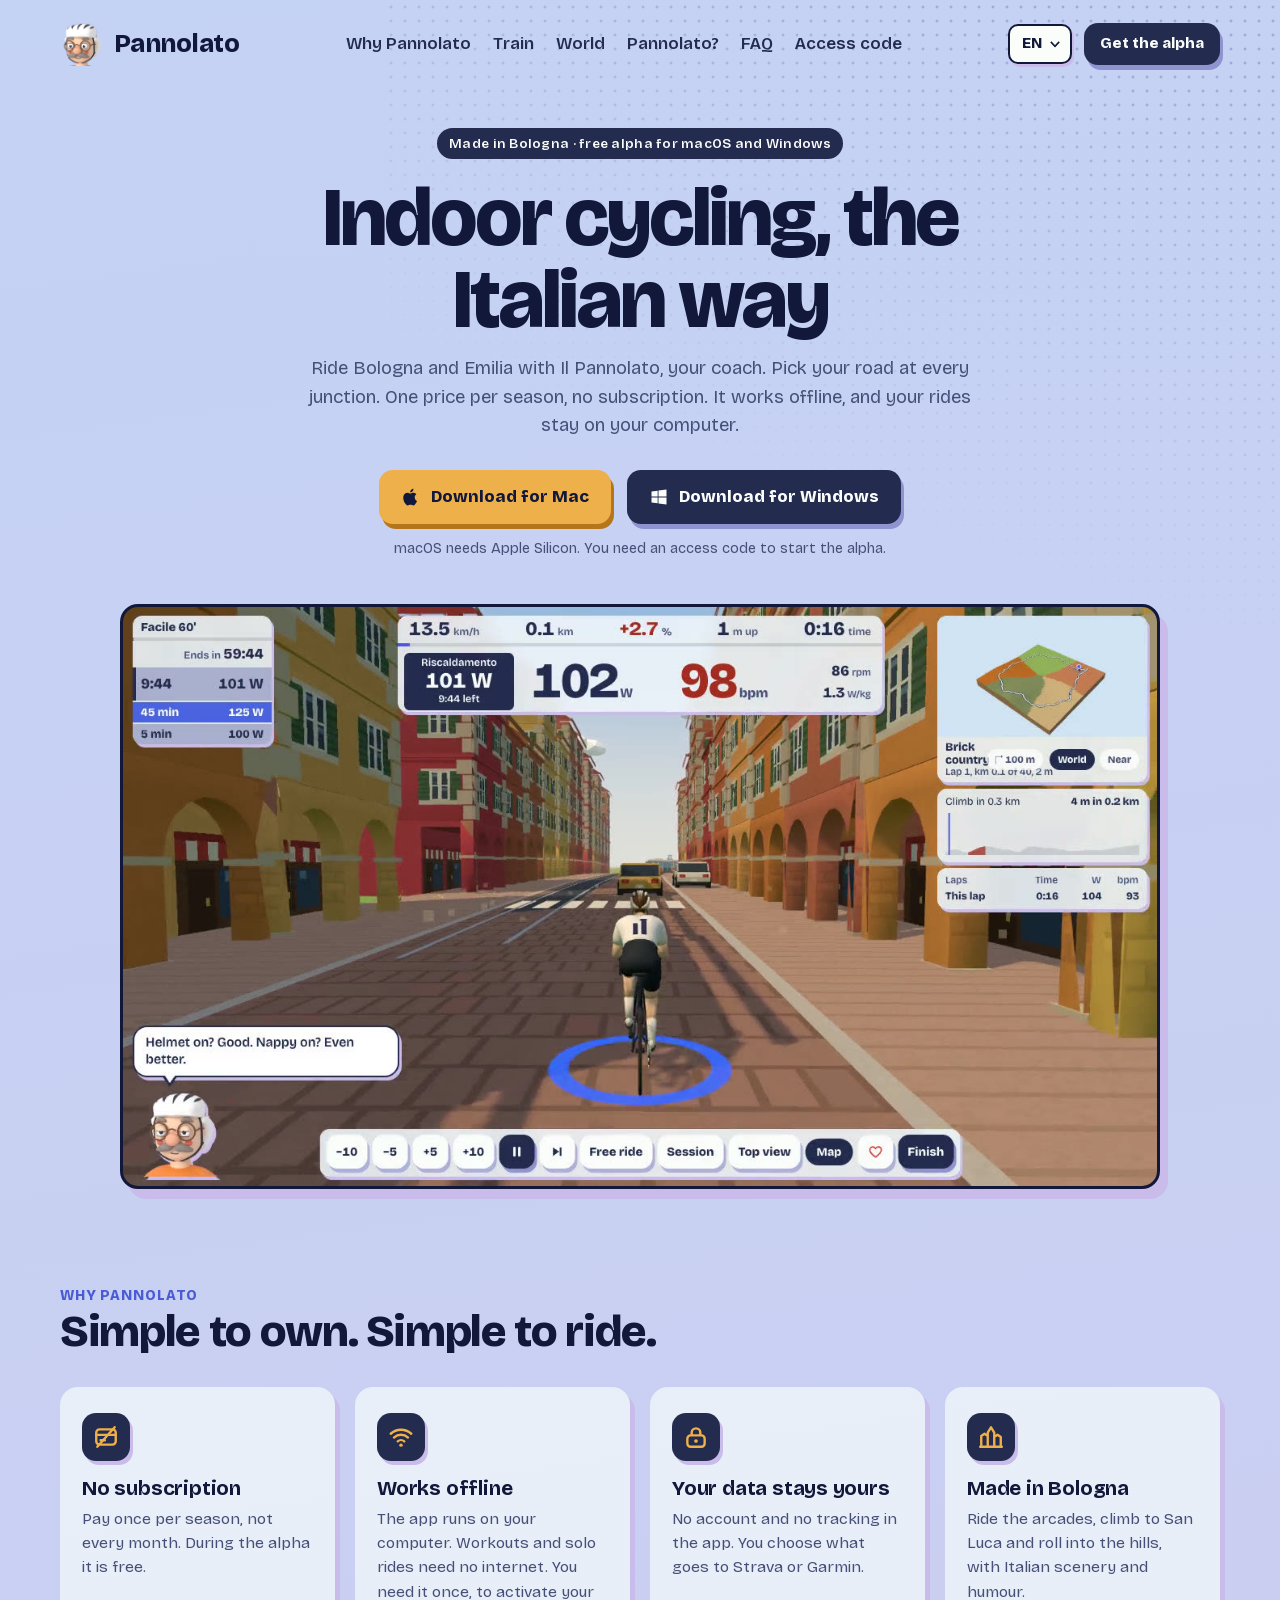
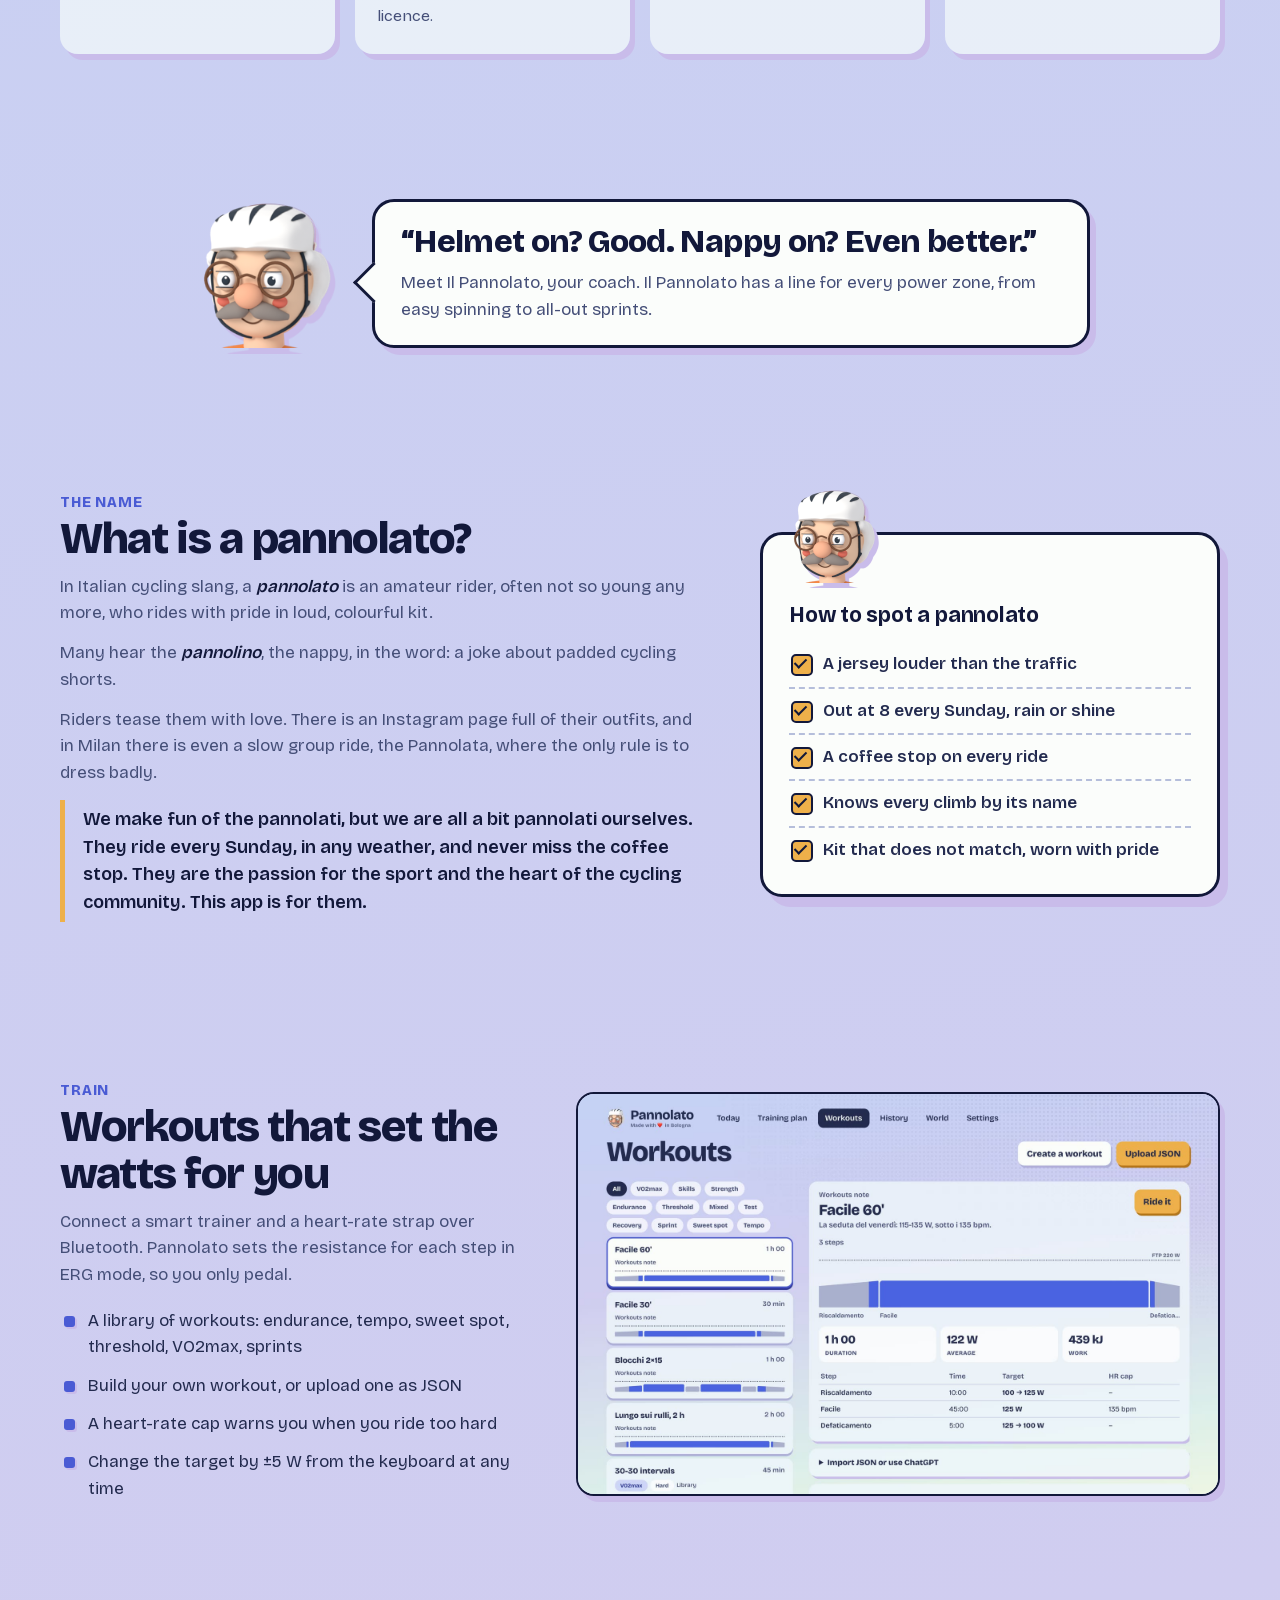
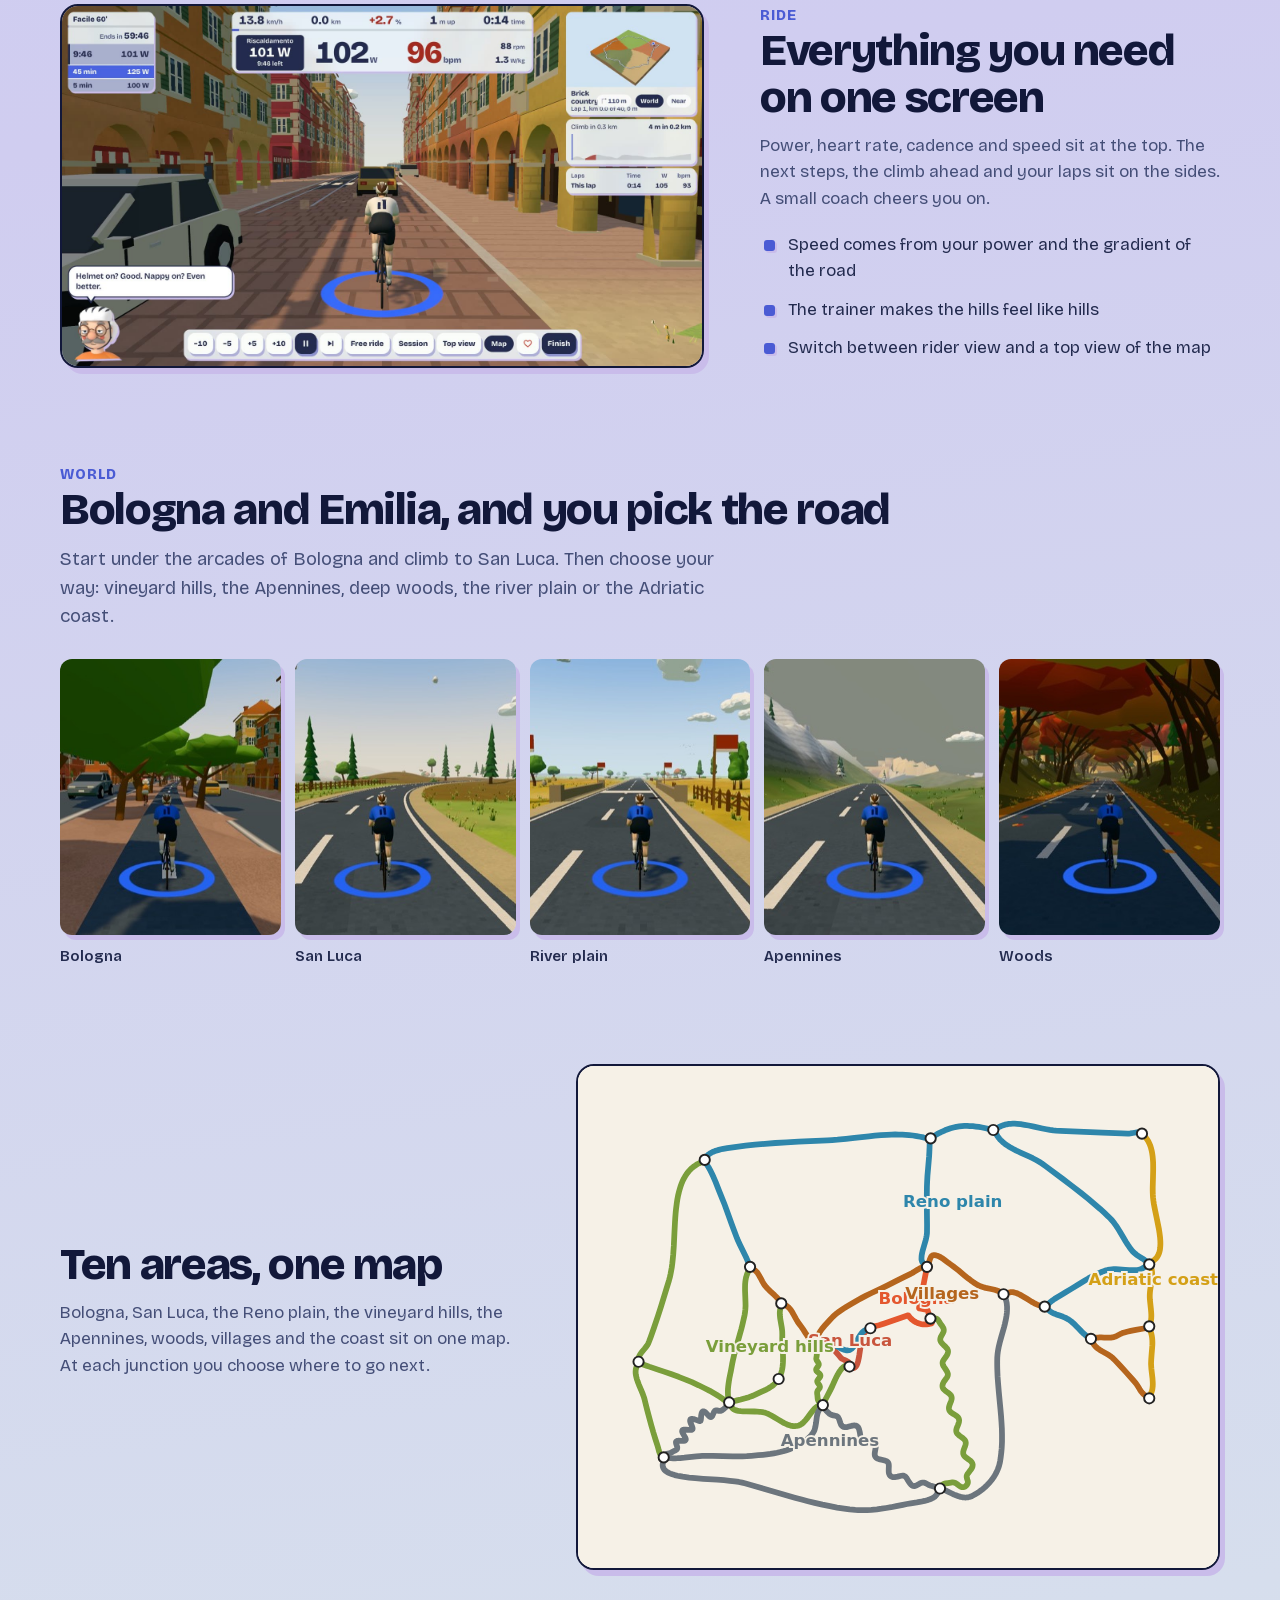
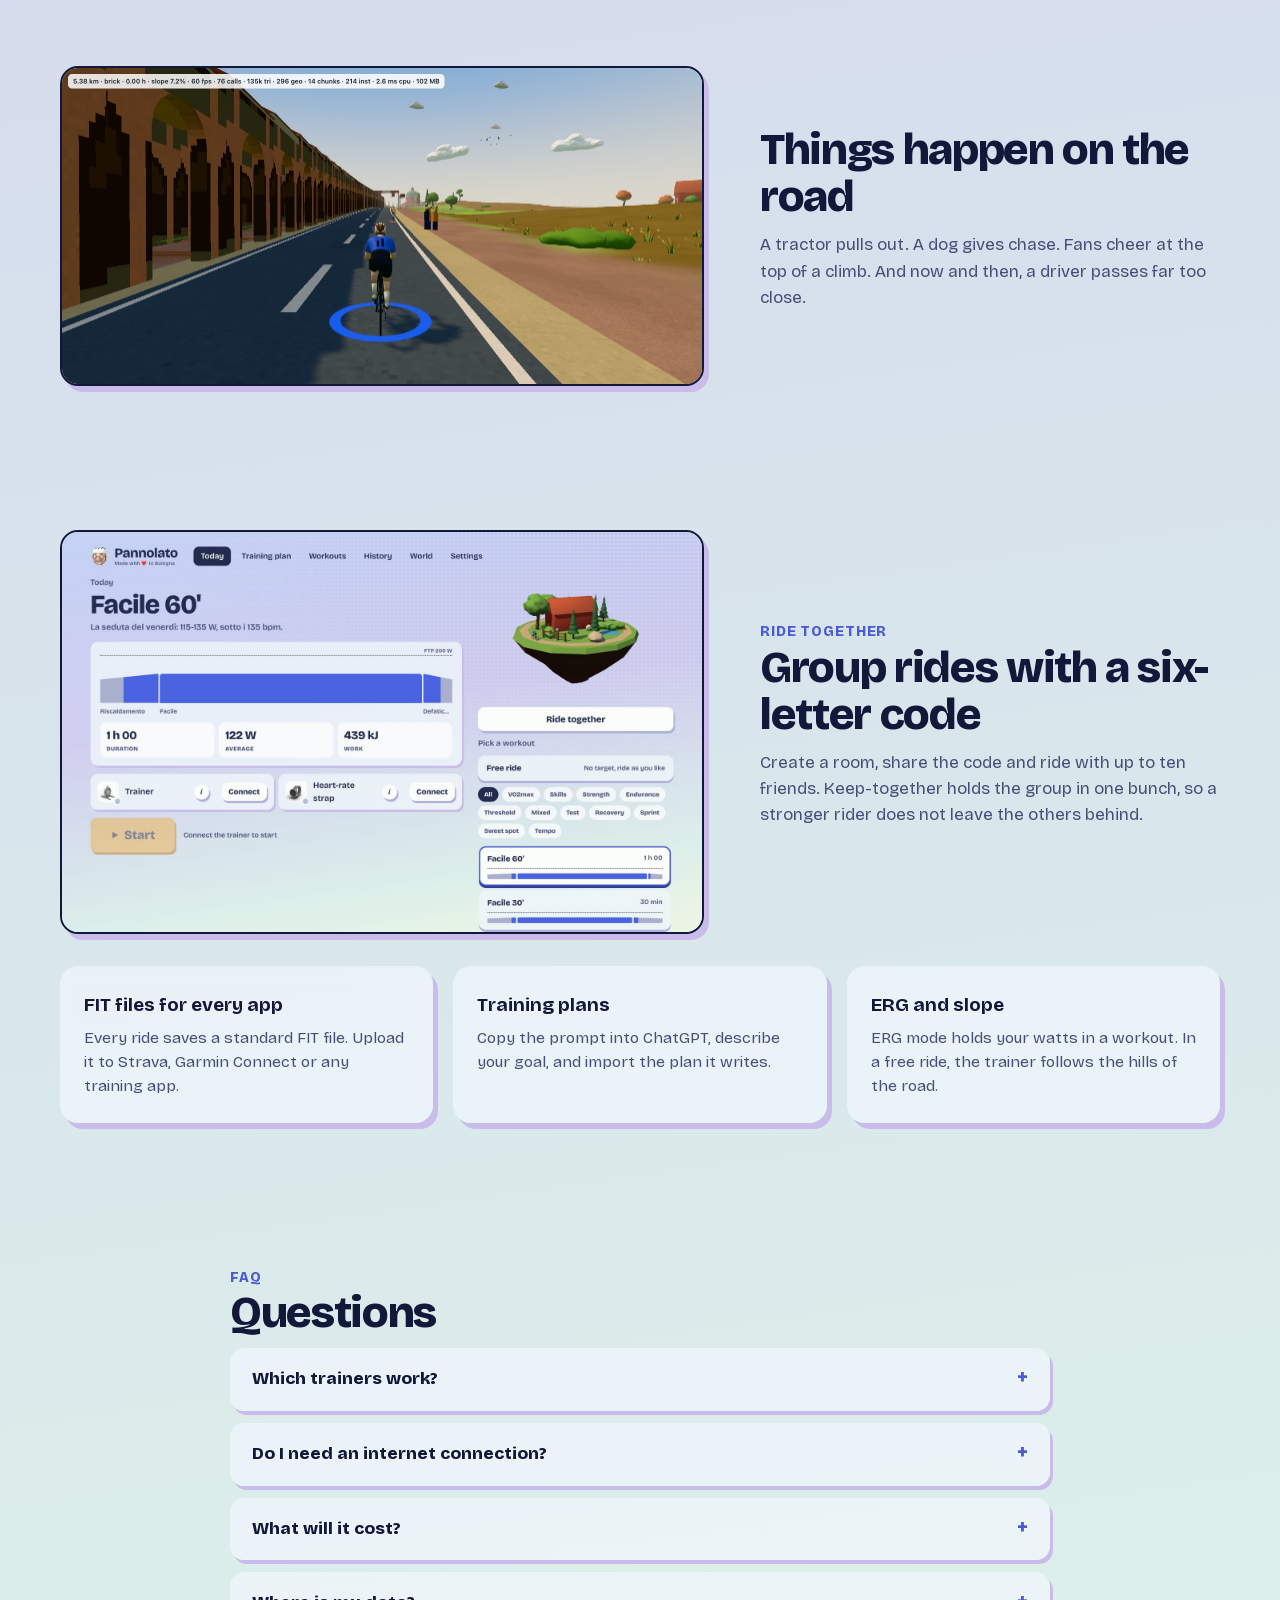
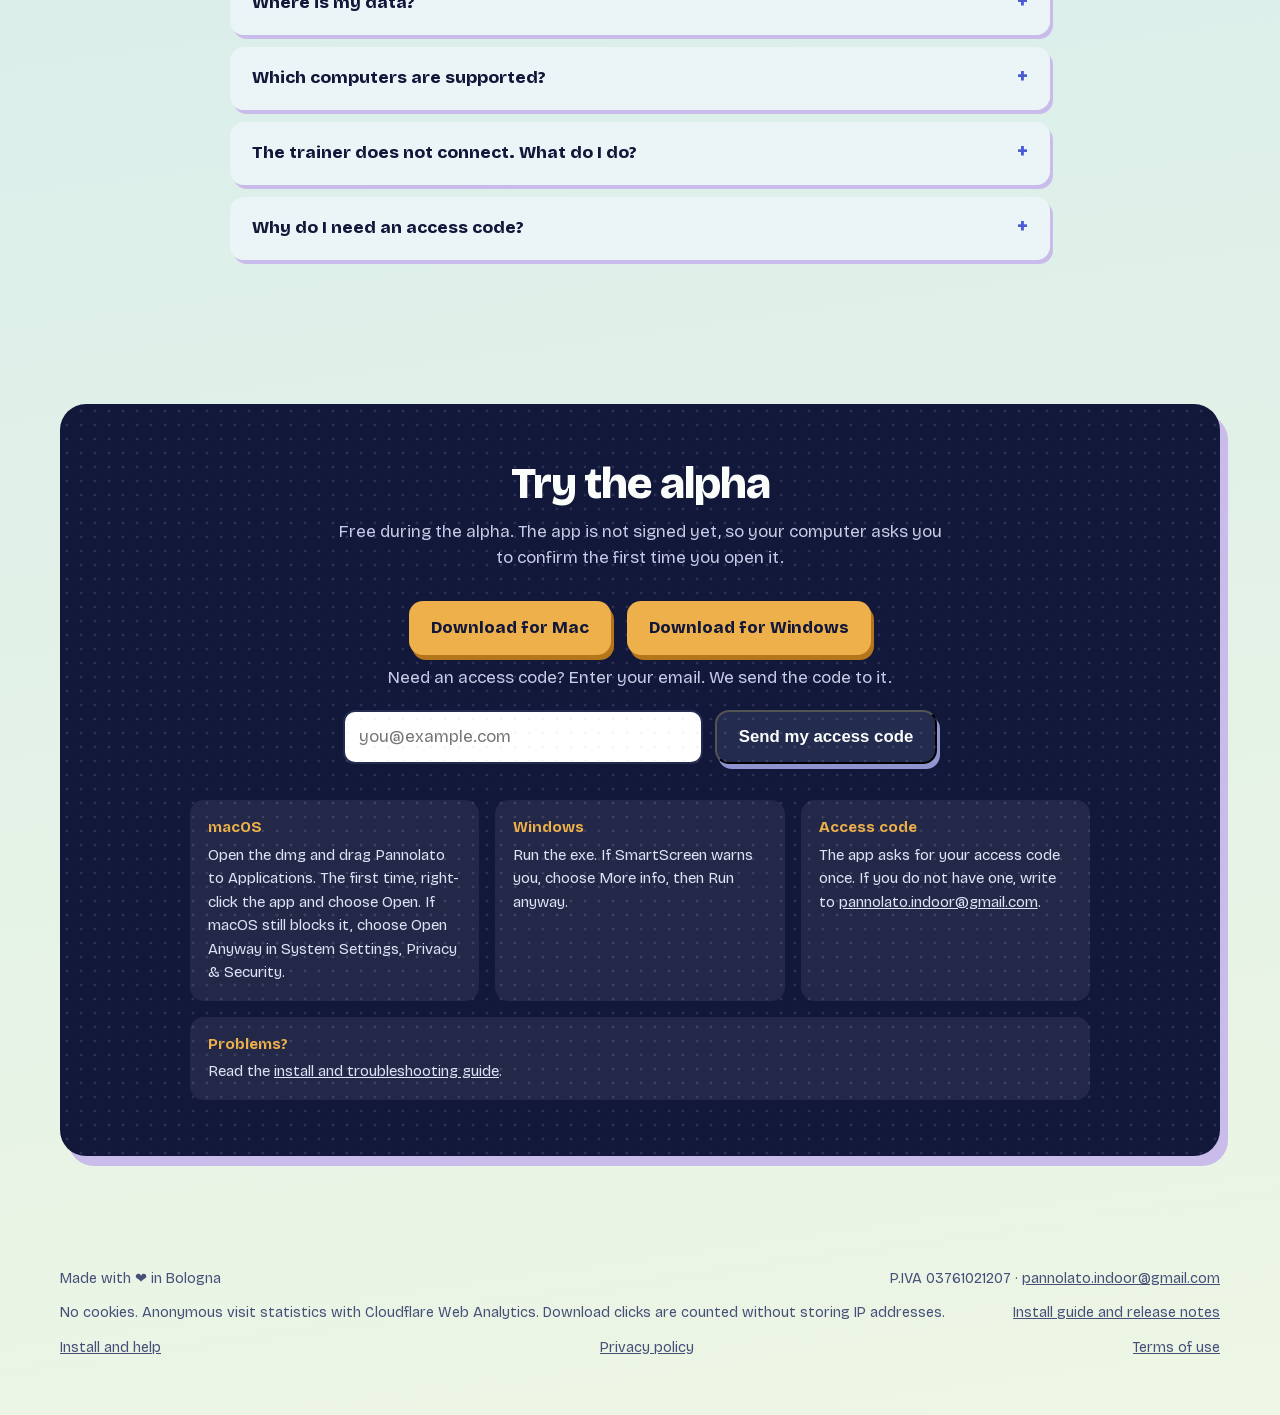
==== commit 12bbee68: "Website: add install and troubleshooting guide" ====
--- a/index.html
+++ b/index.html
@@ -154,6 +154,7 @@
   .download .ctas { position: relative; }
   .steps { display: grid; grid-template-columns: repeat(3, 1fr); gap: 16px; margin: 36px auto 0; max-width: 900px; text-align: left; position: relative; }
   .steps div { background: rgba(255, 255, 255, 0.07); border-radius: 14px; padding: 16px 18px; font-size: 0.95rem; color: #dfe3f5; }
+  .steps div:nth-child(4) { grid-column: 1 / -1; }
   .steps b { display: block; color: var(--mustard); margin-bottom: 4px; }
 
   /* Value pillars */
@@ -448,6 +449,7 @@
       <details><summary data-i18n>What will it cost?</summary><p data-i18n>The alpha is free. After the alpha we plan one payment per season, with a free trial first. There is no subscription.</p></details>
       <details><summary data-i18n>Where is my data?</summary><p data-i18n>On your computer only: <code>~/Library/Application Support/Pannolato</code> on macOS, <code>%APPDATA%\Pannolato</code> on Windows. There is no account and no cloud copy.</p></details>
       <details><summary data-i18n>Which computers are supported?</summary><p data-i18n>Macs with Apple Silicon (M1 or newer) and 64-bit Windows PCs.</p></details>
+      <details><summary data-i18n>The trainer does not connect. What do I do?</summary><p data-i18n>Wake the trainer and close other apps that use it, such as Zwift or a phone. Check that Bluetooth is on. <a href="help.html#trainer">See all the steps</a>.</p></details>
       <details><summary data-i18n>Why do I need an access code?</summary><p data-i18n>The alpha is for a small group of testers. Enter your email in the <a href="#download">Try the alpha</a> section. We send the code to it. The app asks for the code once.</p></details>
     </div>
   </section>
@@ -469,9 +471,10 @@
           <p id="access-msg" role="status"></p>
         </form>
         <div class="steps">
-          <div data-i18n><b>macOS</b>Open the dmg and drag Pannolato to Applications. The first time, right-click the app and choose Open.</div>
+          <div data-i18n><b>macOS</b>Open the dmg and drag Pannolato to Applications. The first time, right-click the app and choose Open. If macOS still blocks it, choose Open Anyway in System Settings, Privacy &amp; Security.</div>
           <div data-i18n><b>Windows</b>Run the exe. If SmartScreen warns you, choose More info, then Run anyway.</div>
           <div data-i18n><b>Access code</b>The app asks for your access code once. If you do not have one, write to <a href="mailto:pannolato.indoor@gmail.com">pannolato.indoor@gmail.com</a>.</div>
+          <div data-i18n><b>Problems?</b>Read the <a href="help.html">install and troubleshooting guide</a>.</div>
         </div>
       </div>
     </div>
@@ -484,6 +487,7 @@
     <span>P.IVA 03761021207 · <a href="mailto:pannolato.indoor@gmail.com">pannolato.indoor@gmail.com</a></span>
     <span data-i18n>No cookies. Anonymous visit statistics with Cloudflare Web Analytics. Download clicks are counted without storing IP addresses.</span>
     <a href="https://github.com/filippoboiani/pannolato-releases#readme" data-i18n>Install guide and release notes</a>
+    <a href="help.html" data-i18n>Install and help</a>
     <a href="privacy.html" data-i18n>Privacy policy</a>
     <a href="terms.html" data-i18n>Terms of use</a>
   </div>
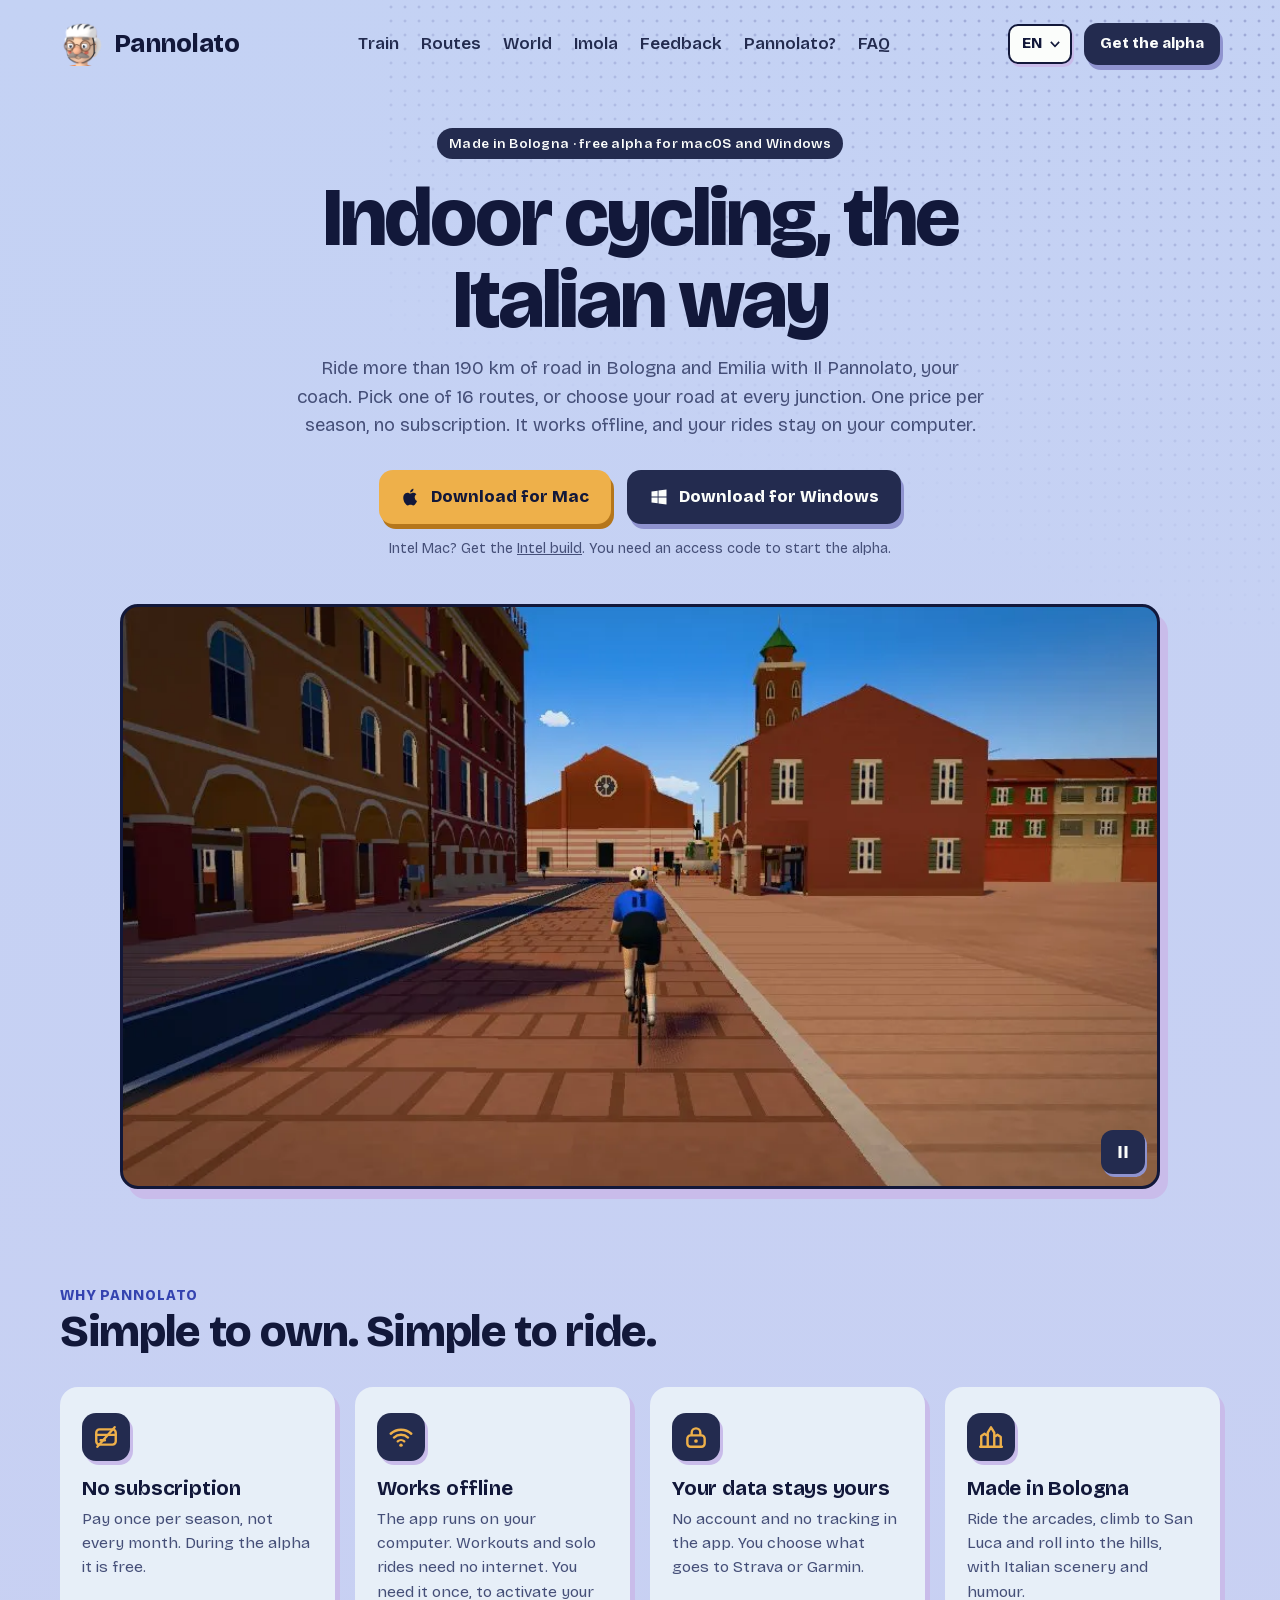
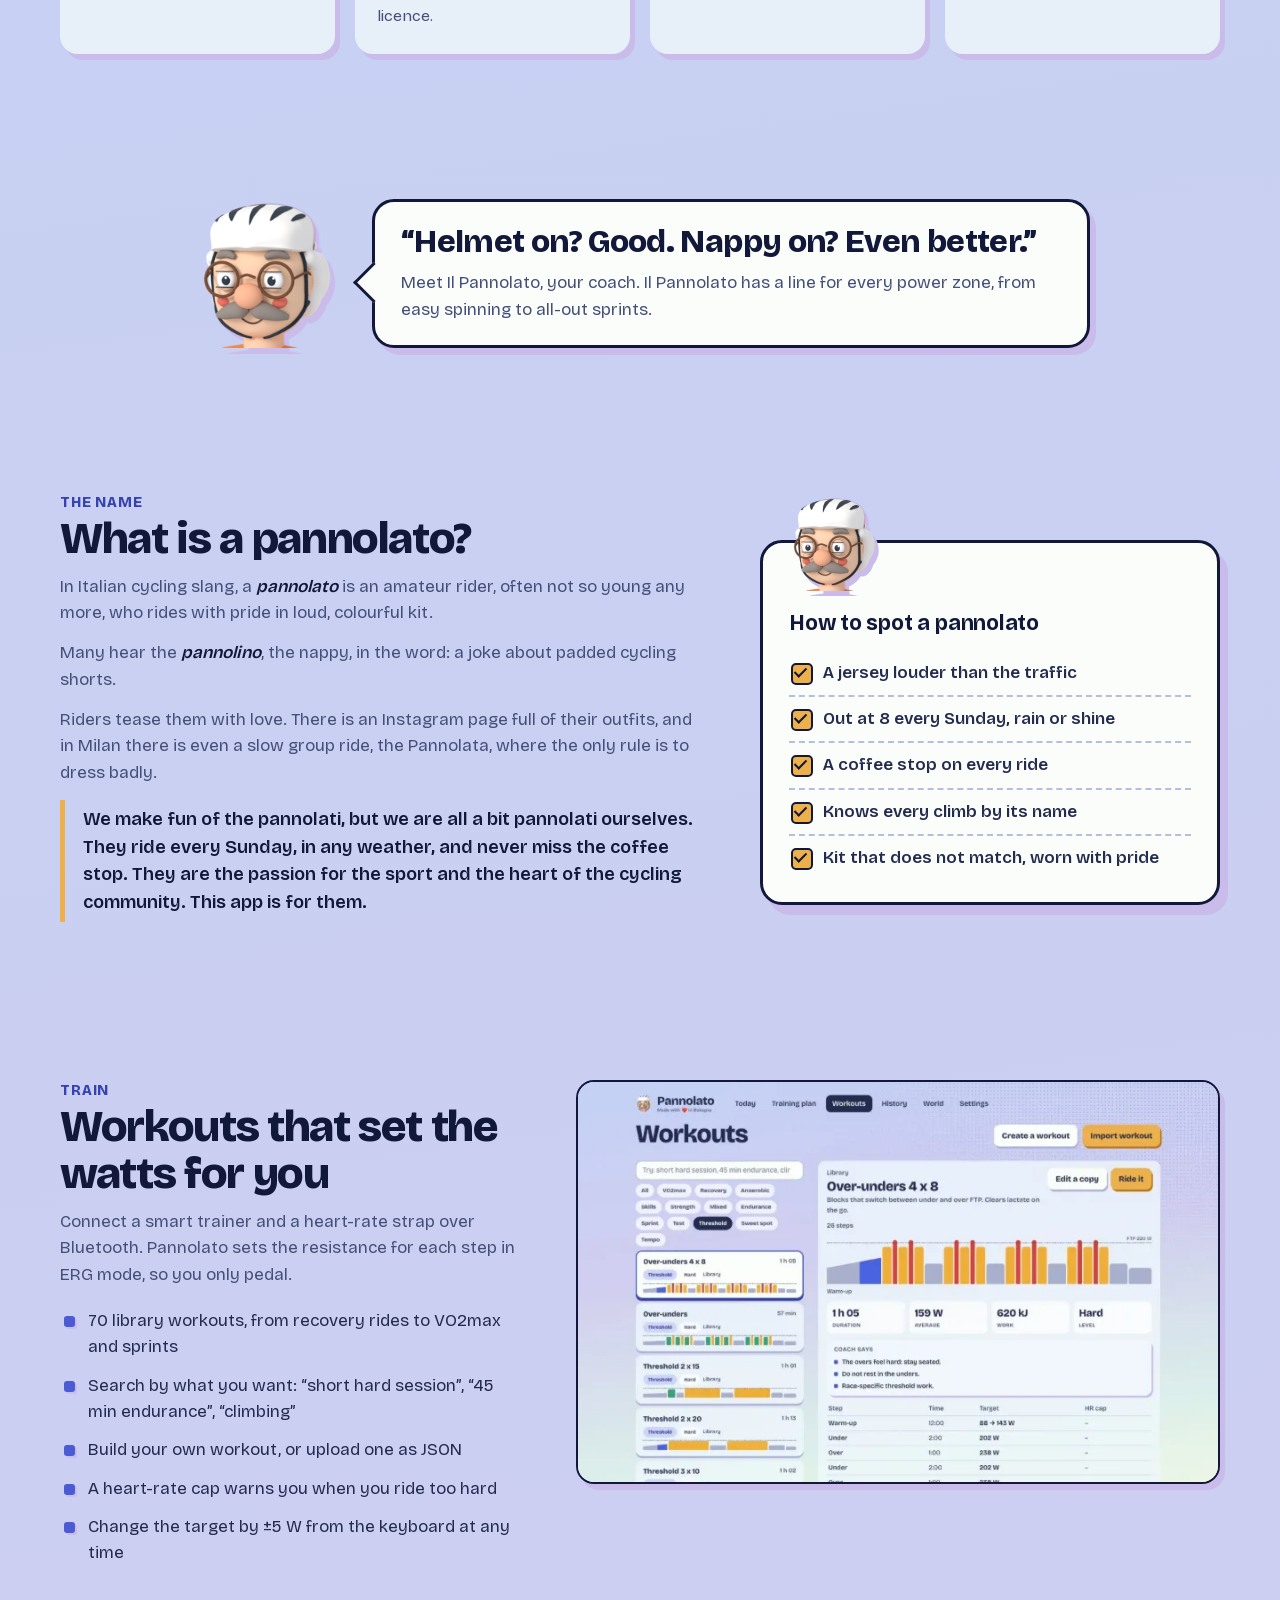
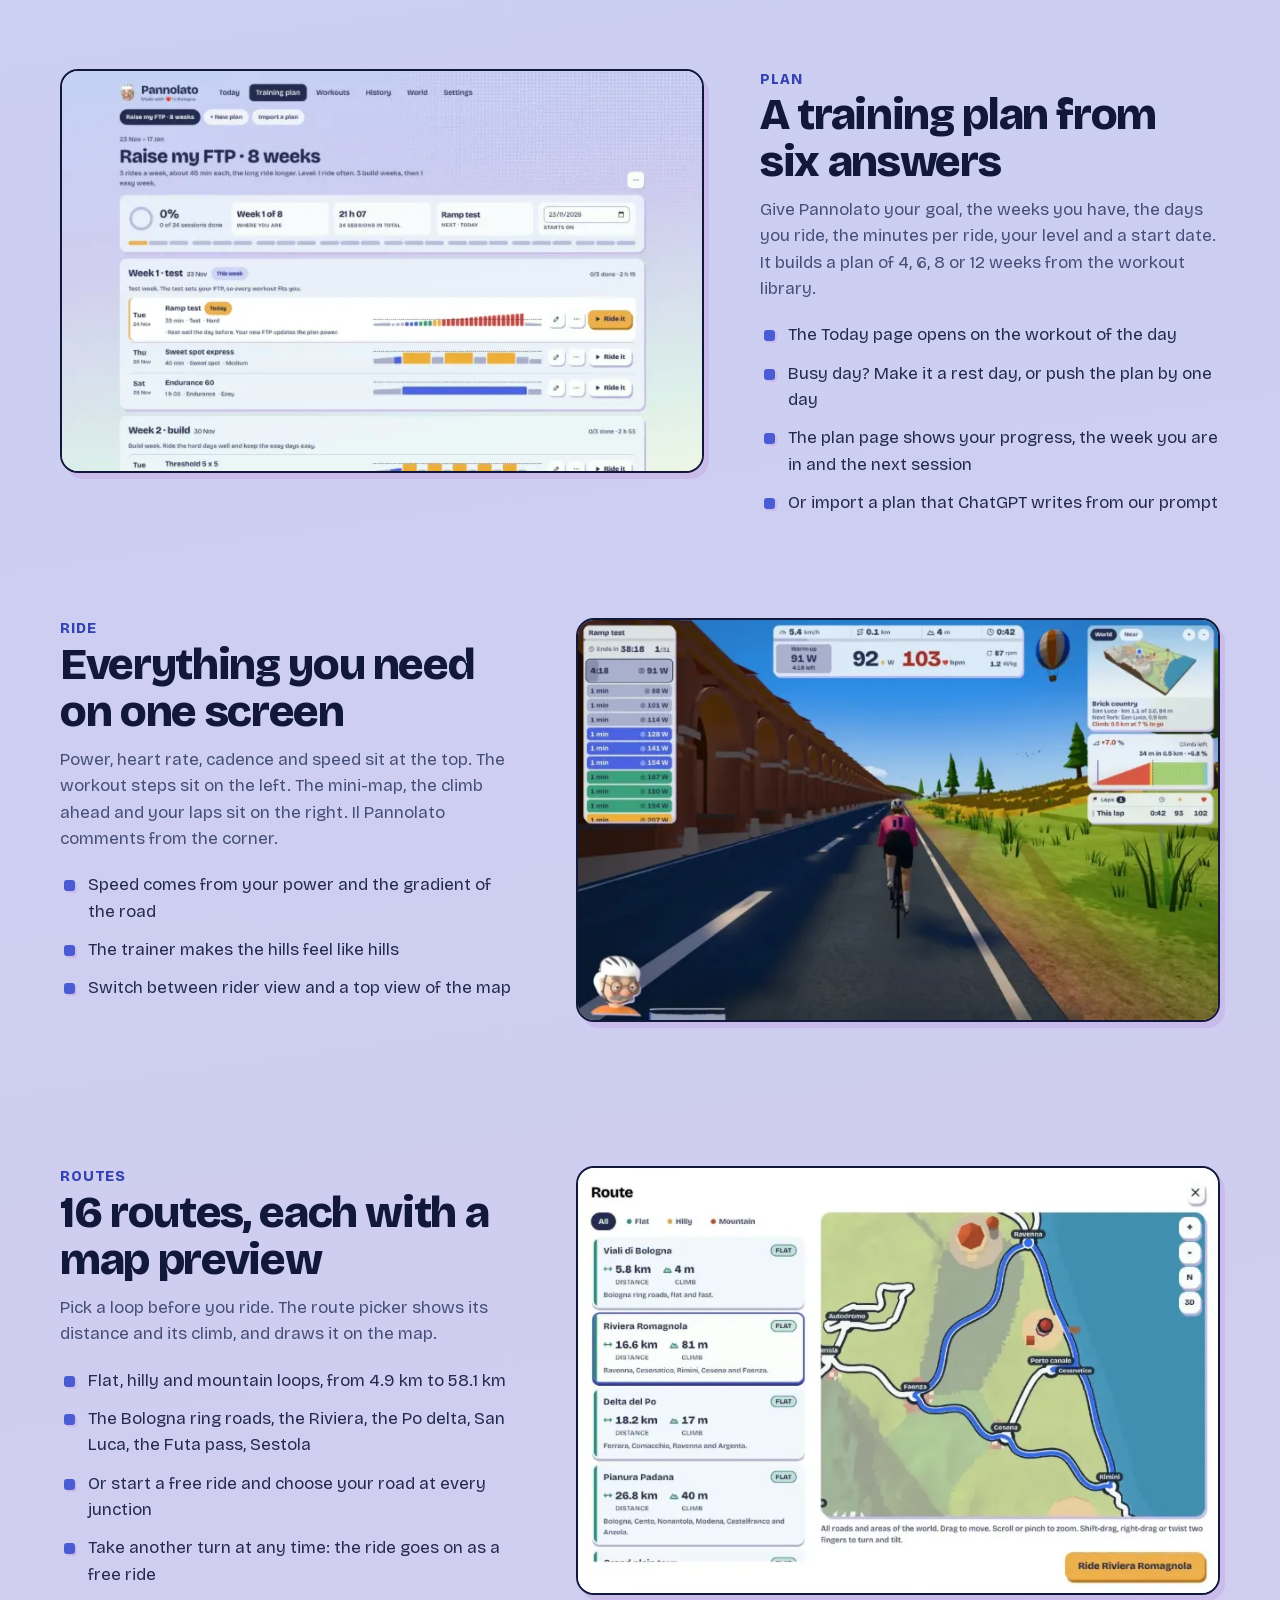
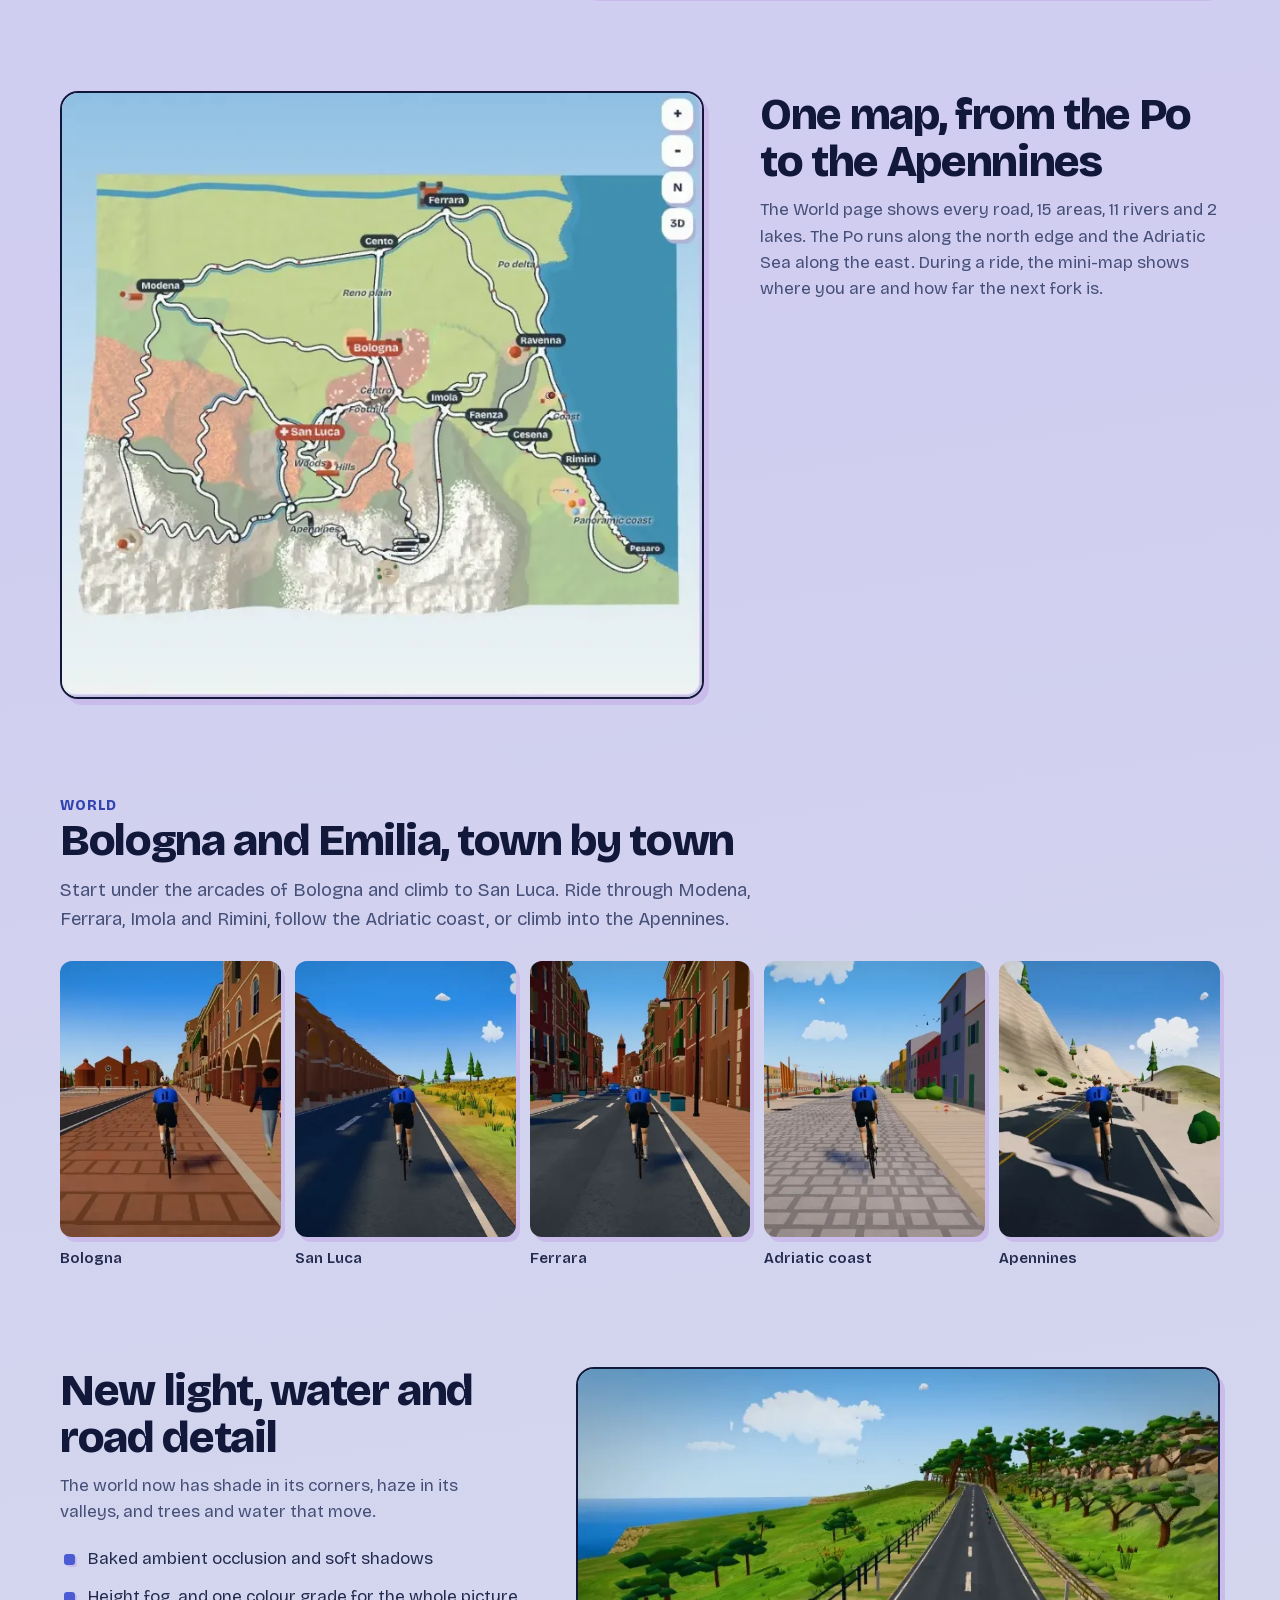
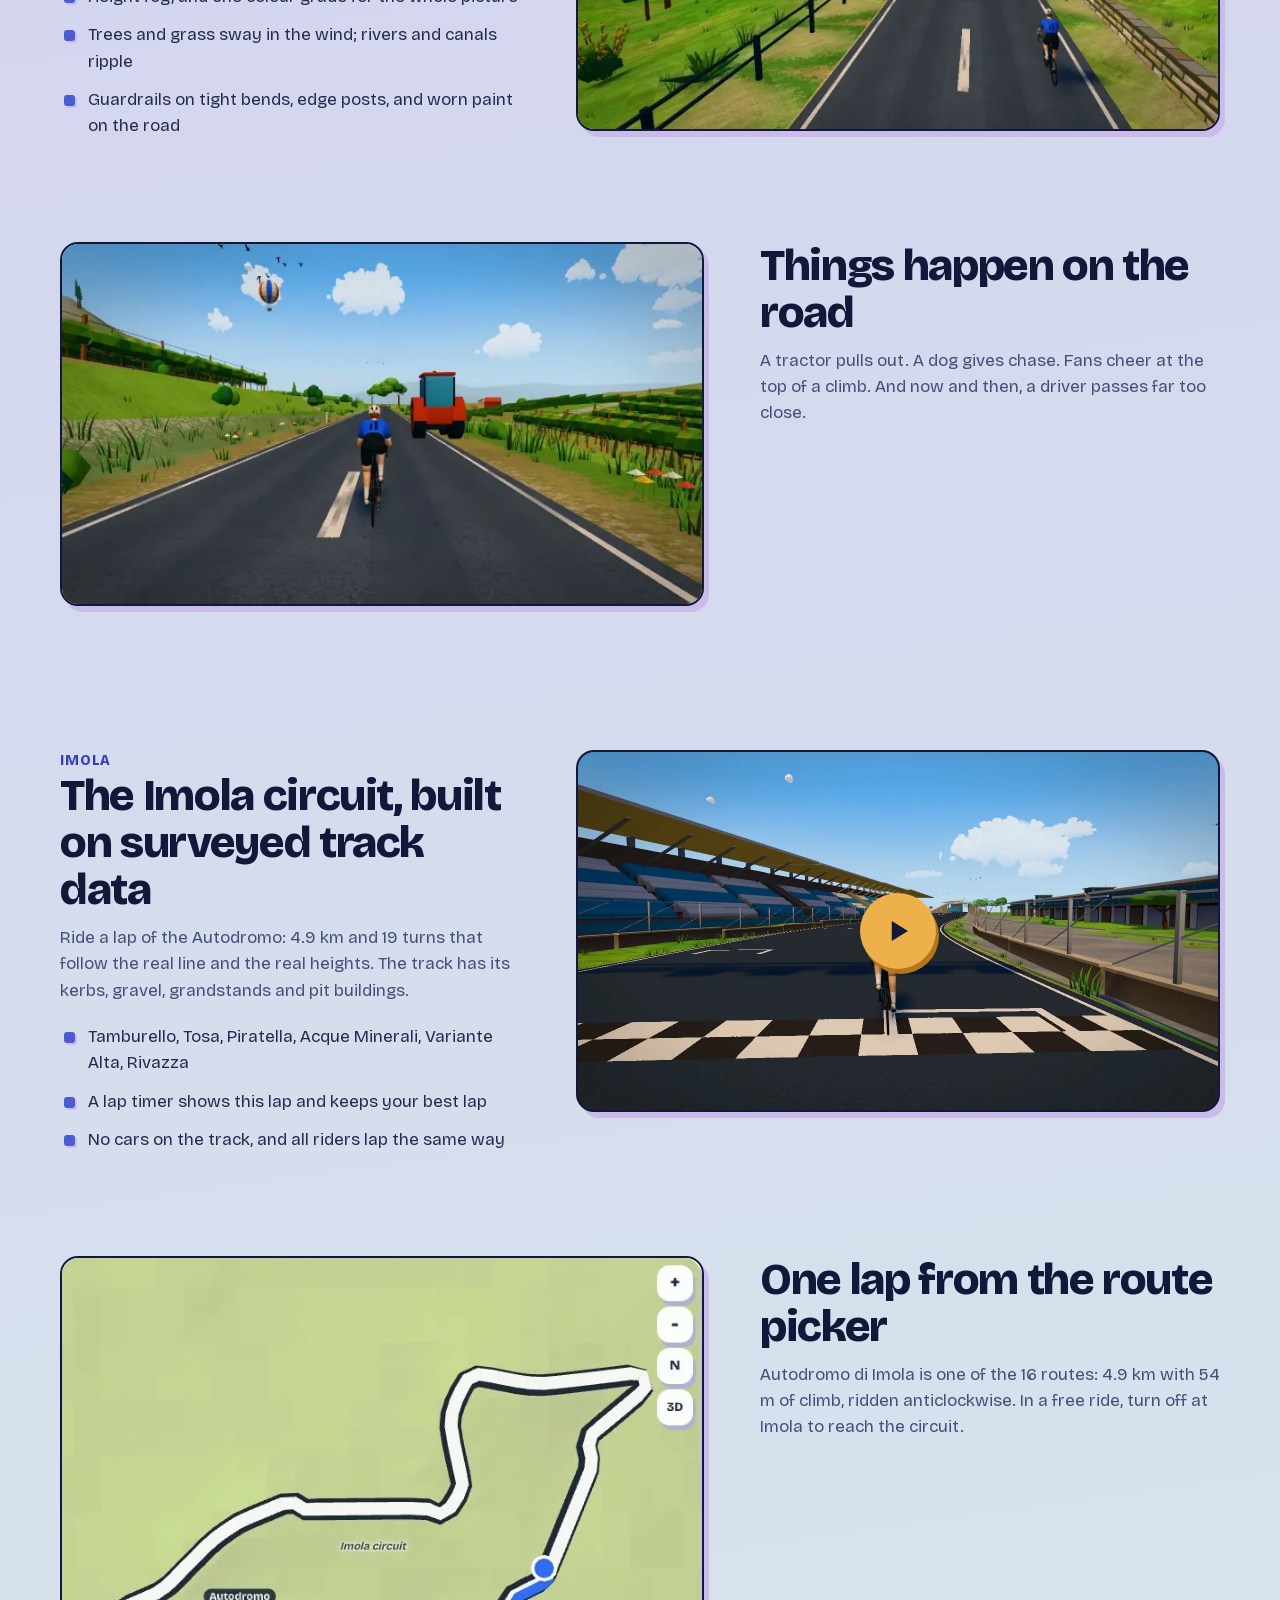
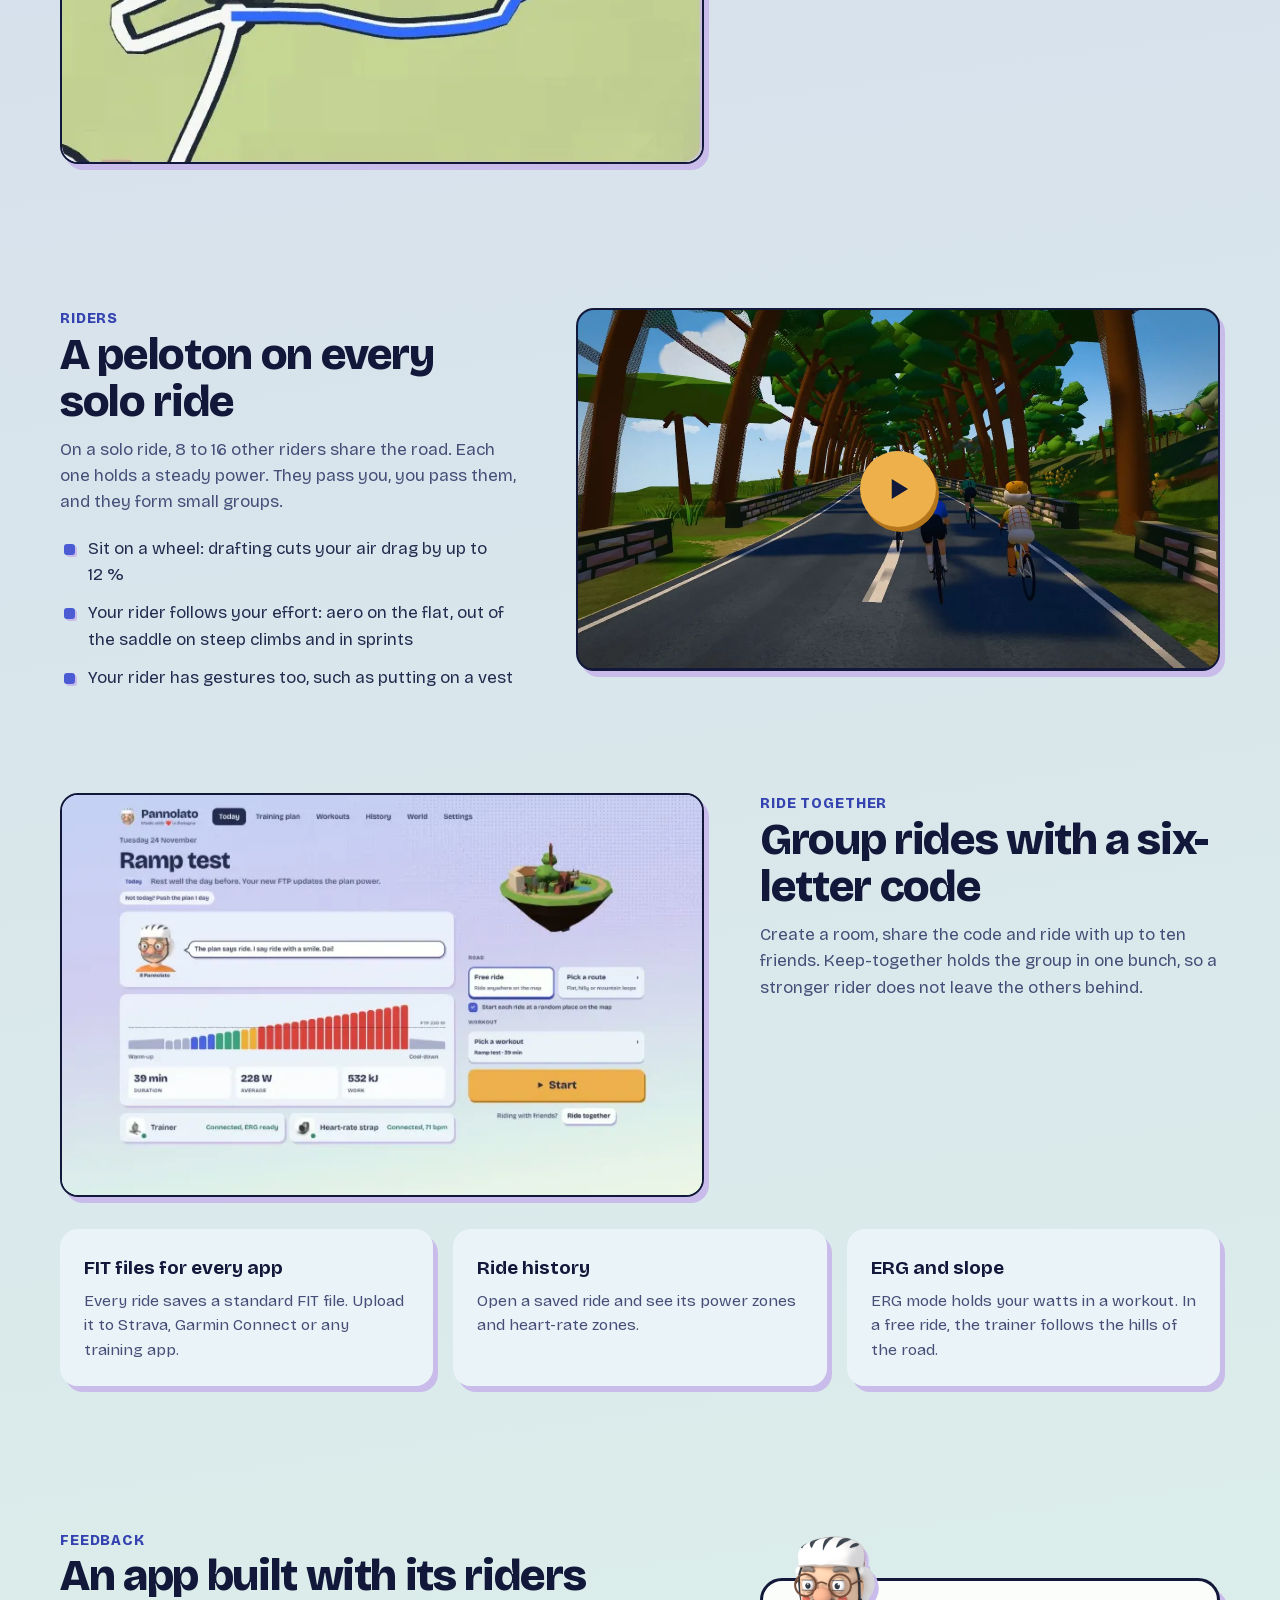
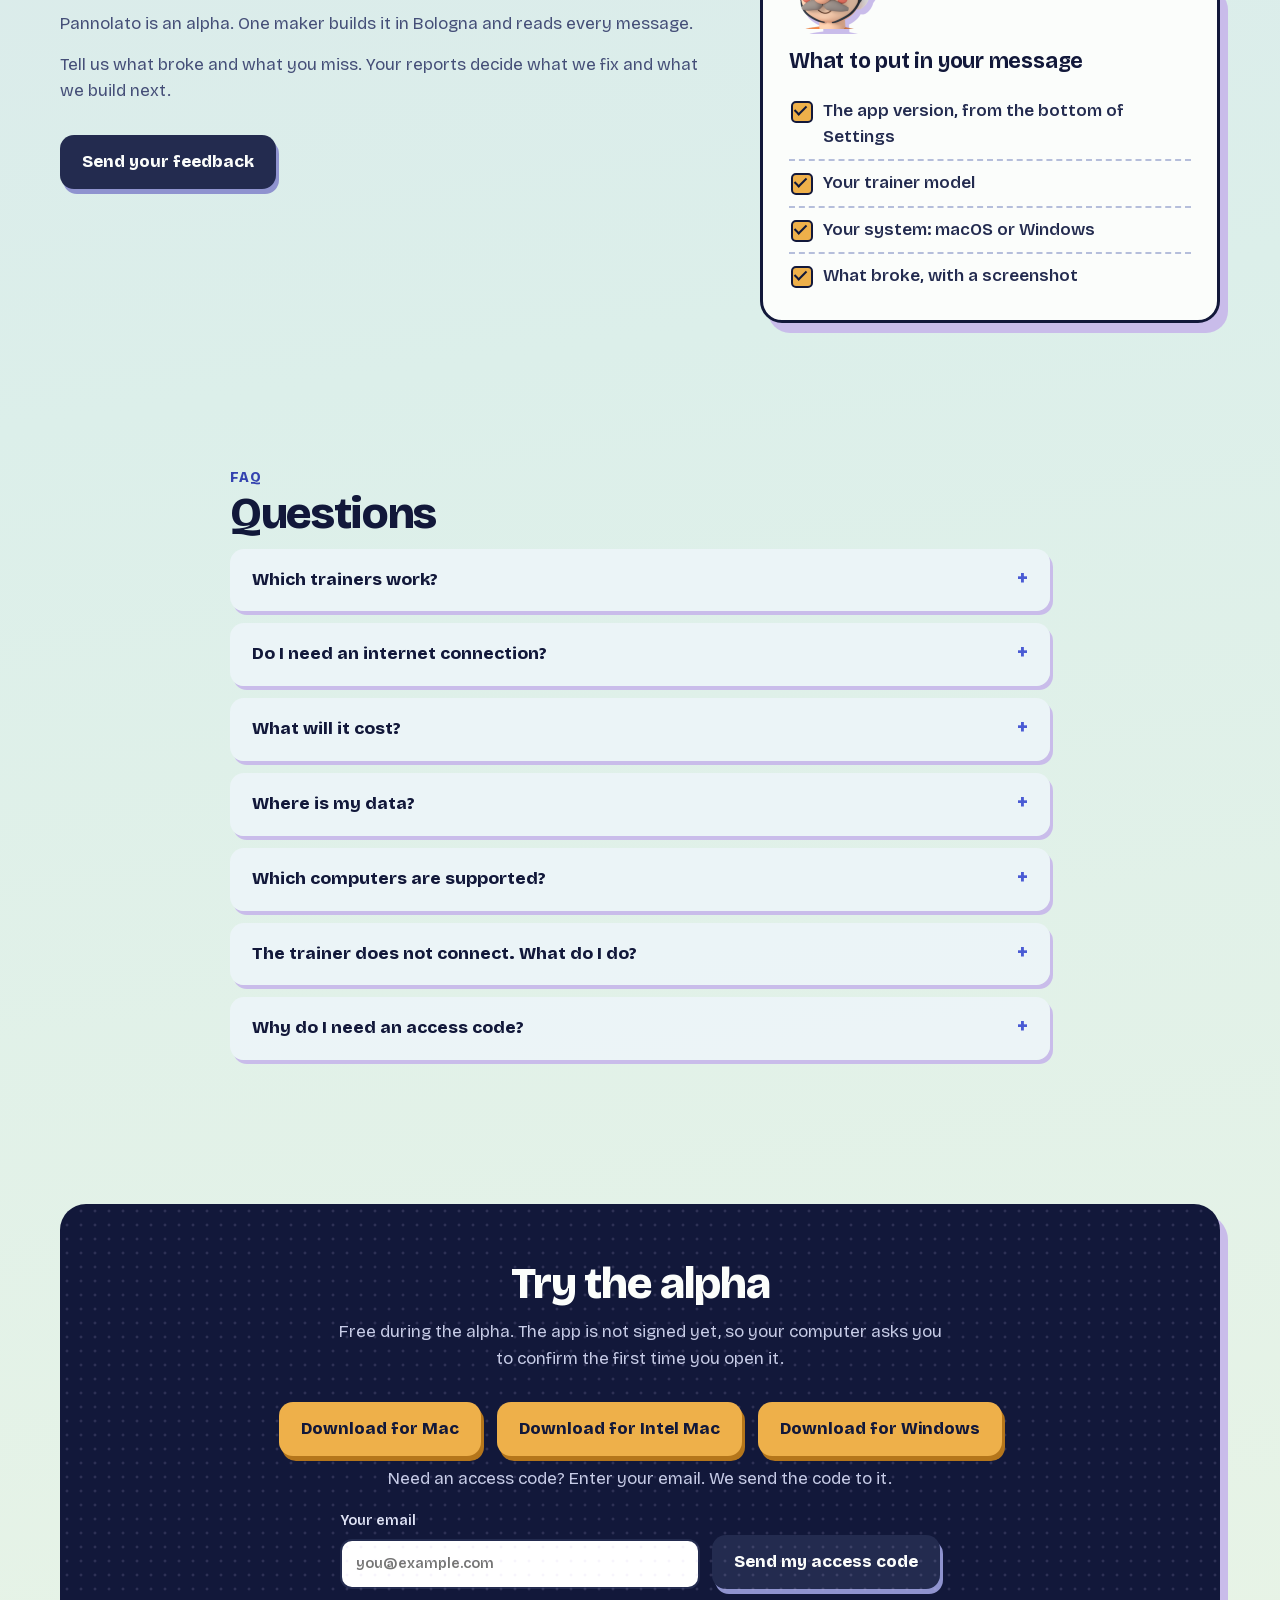
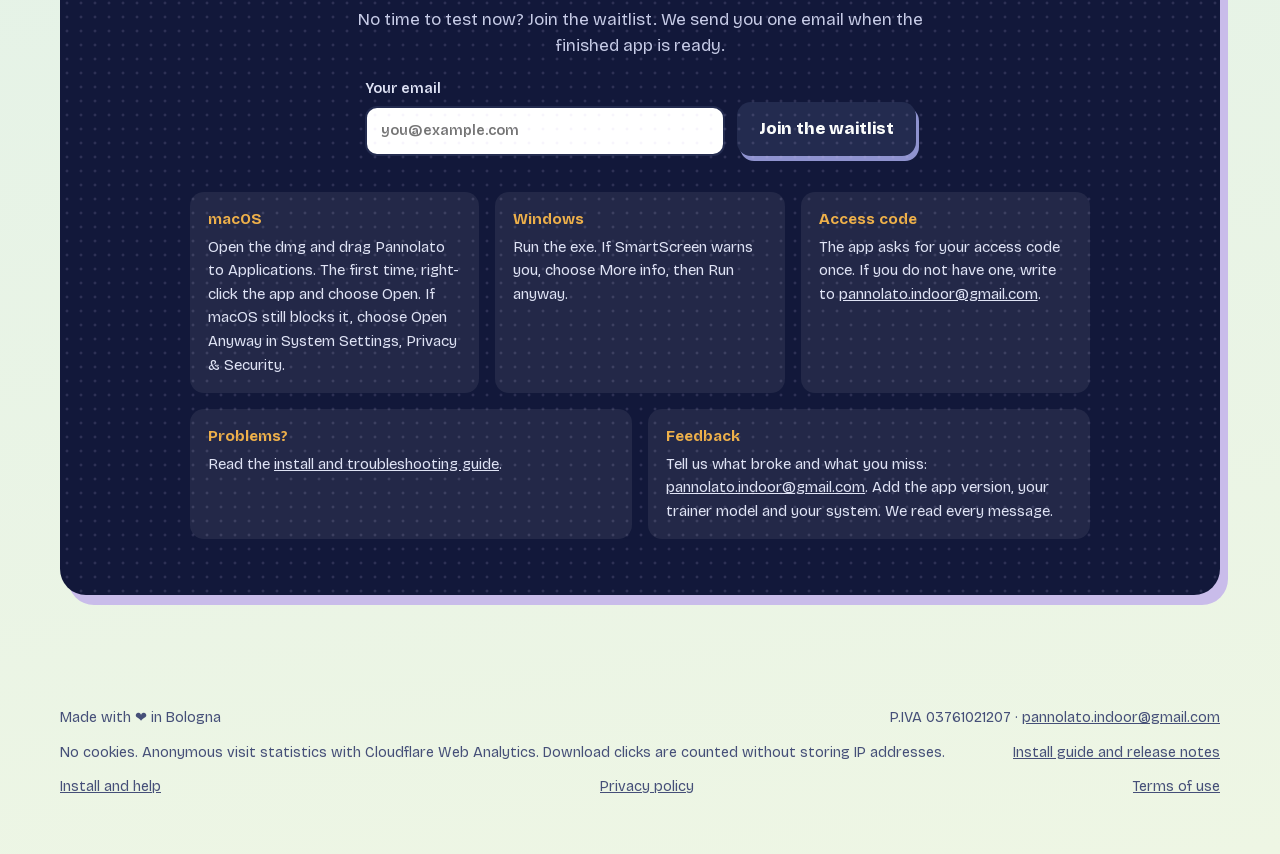
==== commit 9c911601: "Website: routes, Imola, feedback and waitlist sections, new clips, Intel Mac download; README for 0." ====
--- a/index.html
+++ b/index.html
@@ -1,14 +1,17 @@
 <!doctype html>
-<html lang="en">
+<html lang="en" data-type="software">
 <head>
 <meta charset="utf-8">
 <meta name="viewport" content="width=device-width, initial-scale=1">
 <title>Pannolato: indoor cycling, the Italian way</title>
-<meta name="description" content="Indoor cycling app for macOS and Windows. Ride Bologna and Emilia: the city, vineyard hills, the Apennines, woods and the river plain. Pick your road at every junction. No subscription, works offline, your data stays on your computer.">
+<meta name="description" content="Indoor cycling app for macOS and Windows. Ride more than 190 km of road in Bologna and Emilia: 16 routes, the Imola circuit, the Adriatic coast and the Apennines. No subscription, works offline, your data stays on your computer.">
+<meta name="page-type" content="software">
+<meta name="site-kind" content="software">
 <meta property="og:title" content="Pannolato">
 <meta property="og:description" content="Indoor cycling, the Italian way. No subscription, works offline, your data stays yours.">
 <meta property="og:image" content="https://filippoboiani.github.io/pannolato-releases/media/ride.jpg">
 <link rel="icon" href="media/logo.png">
+<script>document.documentElement.classList.add("m-enter")</script>
 <link rel="preload" href="media/bricolage-latin.woff2" as="font" type="font/woff2" crossorigin>
 <style>
   /* Self-hosted (SIL OFL): the page makes no calls to third parties. */
@@ -28,7 +31,6 @@
     --shadow: 5px 6px 0 var(--print);
   }
   * { box-sizing: border-box; }
-  html { scroll-behavior: smooth; }
   body {
     margin: 0; color: var(--ink); background: var(--sky); background-color: #d0cdf0;
     font: 17px/1.55 "Bricolage Grotesque", system-ui, sans-serif;
@@ -57,7 +59,7 @@
   /* Buttons */
   .btn {
     display: inline-flex; align-items: center; gap: 10px; padding: 14px 22px; border-radius: 14px;
-    font-weight: 800; font-size: 1.05rem; text-decoration: none; white-space: nowrap;
+    font: inherit; font-weight: 800; font-size: 1.05rem; text-decoration: none; white-space: nowrap; border: 0; cursor: pointer;
     transition: transform 0.08s, box-shadow 0.08s;
   }
   .btn svg { width: 20px; height: 20px; flex: none; }
@@ -65,9 +67,10 @@
   .btn.dark { background: var(--ink); color: var(--white); box-shadow: 3px 5px 0 #8f93cf; }
   .btn.small { padding: 9px 16px; font-size: 0.95rem; }
   .access-form { display: flex; flex-wrap: wrap; gap: 12px; justify-content: center; margin: 18px 0; }
-  .access-form input[type="email"] { flex: 1 1 240px; max-width: 360px; padding: 12px 14px; font: inherit; border: 2px solid var(--ink); border-radius: 12px; }
+  .access-form { align-items: flex-end; }
+  .access-form input[type="email"] { padding: 12px 14px; font: inherit; border: 2px solid var(--ink); border-radius: 12px; }
   .access-form .hp { position: absolute; left: -9999px; }
-  #access-msg:empty { display: none; }
+  #access-msg:empty, #wait-msg:empty { display: none; }
   .btn:hover { transform: translate(1px, 2px); }
   .btn:active { transform: translate(2px, 4px); box-shadow: 1px 1px 0 var(--mustard-dark); }
   .btn.dark:active { box-shadow: 1px 1px 0 #8f93cf; }
@@ -91,7 +94,7 @@
     border-radius: var(--radius); overflow: hidden; background: var(--ink-dark);
     border: 3px solid var(--ink-dark); box-shadow: 8px 10px 0 var(--print);
   }
-  .video { margin: 44px auto 0; max-width: 1040px; aspect-ratio: 16 / 9; }
+  .video { margin: 44px auto 0; max-width: 1040px; aspect-ratio: 16 / 9; position: relative; }
   .video video { width: 100%; height: 100%; object-fit: cover; }
 
   /* Feature rows */
@@ -100,8 +103,8 @@
     margin: 0 0 12px; color: var(--ink-dark); font-size: clamp(1.9rem, 4vw, 2.8rem);
     line-height: 1.05; font-weight: 800; letter-spacing: -0.03em;
   }
-  .kicker { color: var(--blue); font-weight: 800; font-size: 0.9rem; letter-spacing: 0.06em; text-transform: uppercase; }
-  .row { display: grid; grid-template-columns: 5fr 7fr; gap: 56px; align-items: center; }
+  .kicker { color: #3443b0; font-weight: 800; font-size: 0.9rem; letter-spacing: 0.06em; text-transform: uppercase; }
+  .row { display: grid; grid-template-columns: 5fr 7fr; gap: 56px; align-items: start; }
   .row + .row { margin-top: 96px; }
   .row.flip { grid-template-columns: 7fr 5fr; }
   .row.flip .text { order: 2; }
@@ -113,6 +116,26 @@
     border-radius: 3px; background: var(--blue); box-shadow: 2px 2px 0 var(--print);
   }
   .shot { border-width: 2px; box-shadow: var(--shadow); background: var(--white); }
+  /* Clips: a looped, muted video in a frame, with a pause button. */
+  .clip { position: relative; aspect-ratio: 16 / 9; background: var(--ink-dark); }
+  .clip video { width: 100%; height: 100%; object-fit: cover; }
+  .pause {
+    position: absolute; right: 12px; bottom: 12px; width: 44px; height: 44px; border: 0; border-radius: 12px; cursor: pointer;
+    background: var(--ink); color: var(--white); display: grid; place-items: center; box-shadow: 2px 3px 0 #8f93cf;
+  }
+  .pause svg { width: 18px; height: 18px; }
+  .pause .play, .pause[aria-pressed="true"] .stop { display: none; }
+  .pause[aria-pressed="true"] .play { display: block; }
+  .pause[aria-pressed="true"] { inset: 0; margin: auto; width: 76px; height: 76px; border-radius: 50%; background: var(--mustard); color: var(--ink-dark); box-shadow: 3px 5px 0 var(--mustard-dark); }
+  .pause[aria-pressed="true"] svg { width: 30px; height: 30px; }
+  .pause:focus-visible { outline: 3px solid var(--mustard); outline-offset: 3px; }
+  /* The hero enters once on load. */
+  @keyframes enter { from { opacity: 0; transform: translateY(14px); } }
+  .m-enter [data-enter] > * { animation: enter 0.5s ease-out both; }
+  .m-enter [data-enter] > :nth-child(n+3) { animation-delay: 0.08s; }
+  .m-enter [data-enter] > :nth-child(n+5) { animation-delay: 0.16s; }
+  .field { display: flex; flex-direction: column; gap: 6px; flex: 1 1 240px; max-width: 360px; text-align: left; font-weight: 600; font-size: 0.9rem; color: #dfe3f5; }
+  .field input { width: 100%; }
 
   /* Easter egg: click the logo three times. A reckless driver passes. */
   #egg { position: fixed; left: 0; bottom: 18px; z-index: 50; pointer-events: none; display: none; width: 190px; transform: translateX(-220px); }
@@ -152,9 +175,10 @@
   .download h2 { color: var(--white); position: relative; }
   .download p { color: #c6cbe6; max-width: 56ch; margin: 0 auto; position: relative; }
   .download .ctas { position: relative; }
-  .steps { display: grid; grid-template-columns: repeat(3, 1fr); gap: 16px; margin: 36px auto 0; max-width: 900px; text-align: left; position: relative; }
+  .steps { display: grid; grid-template-columns: repeat(6, 1fr); gap: 16px; margin: 36px auto 0; max-width: 900px; text-align: left; position: relative; }
   .steps div { background: rgba(255, 255, 255, 0.07); border-radius: 14px; padding: 16px 18px; font-size: 0.95rem; color: #dfe3f5; }
-  .steps div:nth-child(4) { grid-column: 1 / -1; }
+  .steps div { grid-column: span 2; }
+  .steps div:nth-child(n+4) { grid-column: span 3; }
   .steps b { display: block; color: var(--mustard); margin-bottom: 4px; }
 
   /* Value pillars */
@@ -194,14 +218,14 @@
   code { font-size: 0.9em; background: rgba(255,255,255,0.7); padding: 1px 6px; border-radius: 6px; }
 
   /* What is a pannolato */
-  .what-grid { display: grid; grid-template-columns: 7fr 5fr; gap: 56px; align-items: center; }
+  .what-grid { display: grid; grid-template-columns: 7fr 5fr; gap: 56px; align-items: start; }
   .what .text p { color: var(--grey); margin: 0 0 14px; }
   .what em { font-style: italic; color: var(--ink-dark); font-weight: 600; }
   .what .closing {
     margin-top: 22px; padding: 6px 0 6px 18px; border-left: 5px solid var(--mustard);
     color: var(--ink-dark) !important; font-size: 1.15rem; font-weight: 600; line-height: 1.5;
   }
-  .guide { position: relative; background: var(--white); border: 3px solid var(--ink-dark); border-radius: 22px; padding: 64px 26px 22px; box-shadow: 8px 10px 0 var(--print); }
+  .guide { position: relative; background: var(--white); border: 3px solid var(--ink-dark); border-radius: 22px; padding: 64px 26px 22px; box-shadow: 8px 10px 0 var(--print); margin-top: 48px; }
   .guide img { position: absolute; top: -48px; left: 22px; width: 96px; height: 96px; filter: drop-shadow(4px 5px 0 var(--print)); }
   .guide h3 { margin: 0 0 10px; font-size: 1.35rem; color: var(--ink-dark); letter-spacing: -0.01em; }
   .guide ul { margin: 0; padding: 0; list-style: none; }
@@ -229,6 +253,7 @@
   footer { padding: 40px 0 56px; color: var(--grey); font-size: 0.9rem; }
   footer .wrap { display: flex; flex-wrap: wrap; justify-content: space-between; gap: 12px; }
 
+  @media (max-width: 1080px) { nav { display: none; } }
   @media (max-width: 900px) {
     .row, .row.flip { grid-template-columns: 1fr; gap: 28px; }
     .row.flip .text { order: 0; }
@@ -238,8 +263,9 @@
     nav { gap: 14px; }
     nav a { white-space: nowrap; }
     .cards, .steps { grid-template-columns: 1fr; }
+    .steps div, .steps div:nth-child(n+4) { grid-column: auto; }
     .pillars { grid-template-columns: 1fr 1fr; }
-    .what-grid { grid-template-columns: 1fr; gap: 72px; }
+    .what-grid { grid-template-columns: 1fr; gap: 24px; }
     .coach { grid-template-columns: 1fr; justify-items: center; text-align: center; }
     .coach img { width: 110px; height: 110px; }
     .bubble::before { left: 50%; top: -16px; margin-left: -13px; transform: rotate(135deg); }
@@ -257,8 +283,8 @@
     footer a { display: inline-flex; align-items: center; min-height: 44px; }
   }
   @media (prefers-reduced-motion: reduce) {
-    html { scroll-behavior: auto; }
     .btn { transition: none; }
+    .m-enter [data-enter] > * { animation: none; }
   }
 </style>
 </head>
@@ -266,16 +292,17 @@
 <div id="egg" aria-hidden="true"><span data-i18n>Beep beep! I am riding here!</span>
 <svg viewBox="0 0 190 80"><path d="M10 56 L16 36 Q20 28 32 28 L62 14 Q70 10 84 10 L130 10 Q142 10 150 20 L166 34 Q180 38 182 50 L182 58 Z" fill="#b9b6ad" stroke="#222" stroke-width="3" stroke-linejoin="round"/><path d="M70 18 L86 18 L86 34 L52 34 Z M94 18 L128 18 L146 34 L94 34 Z" fill="#1d2a30" stroke="#222" stroke-width="2"/><rect x="8" y="42" width="8" height="8" rx="2" fill="#d33"/><circle cx="46" cy="60" r="14" fill="#222"/><circle cx="46" cy="60" r="6" fill="#999"/><circle cx="146" cy="60" r="14" fill="#222"/><circle cx="146" cy="60" r="6" fill="#999"/></svg></div>
 
-<header>
+<header id="top">
   <div class="wrap">
-    <a class="brand" href="#"><img src="media/logo.png" alt="" width="44" height="44"><b>Pannolato</b></a>
+    <a class="brand" href="#top"><img src="media/logo.png" alt="" width="44" height="44"><b>Pannolato</b></a>
     <nav aria-label="Sections">
-      <a href="#why" data-i18n>Why Pannolato</a>
       <a href="#train" data-i18n>Train</a>
+      <a href="#routes" data-i18n>Routes</a>
       <a href="#world" data-i18n>World</a>
+      <a href="#imola" data-i18n>Imola</a>
+      <a href="#feedback" data-i18n>Feedback</a>
       <a href="#pannolato" data-i18n>Pannolato?</a>
       <a href="#faq" data-i18n>FAQ</a>
-      <a href="#download" data-i18n>Access code</a>
     </nav>
     <div class="head-end">
       <select id="lang" class="lang" aria-label="Language">
@@ -289,10 +316,10 @@
 </header>
 
 <main>
-  <div class="hero wrap">
+  <div class="hero wrap" data-enter>
     <span class="tag" data-i18n>Made in Bologna &middot; free alpha for macOS and Windows</span>
     <h1 data-i18n>Indoor cycling, the Italian way</h1>
-    <p class="lede" data-i18n>Ride Bologna and Emilia with Il Pannolato, your coach. Pick your road at every junction. One price per season, no subscription. It works offline, and your rides stay on your computer.</p>
+    <p class="lede" data-i18n>Ride more than 190 km of road in Bologna and Emilia with Il Pannolato, your coach. Pick one of 16 routes, or choose your road at every junction. One price per season, no subscription. It works offline, and your rides stay on your computer.</p>
     <div class="ctas">
       <a class="btn primary" href="https://pannolato-relay.pannolato.workers.dev/dl/mac">
         <svg viewBox="0 0 24 24" fill="currentColor" aria-hidden="true"><path d="M16.4 12.6c0-2.5 2-3.7 2.1-3.8-1.2-1.7-3-1.9-3.6-2-1.5-.2-3 .9-3.8.9-.8 0-2-.9-3.3-.9-1.7 0-3.3 1-4.2 2.5-1.8 3.1-.5 7.7 1.3 10.2.9 1.2 1.9 2.6 3.2 2.6 1.3-.1 1.8-.8 3.3-.8 1.6 0 2 .8 3.3.8 1.4 0 2.3-1.3 3.1-2.5 1-1.4 1.4-2.8 1.4-2.9 0 0-2.8-1.1-2.8-4.1zM13.9 5.1c.7-.8 1.2-2 1-3.1-1 0-2.2.7-2.9 1.5-.6.7-1.2 1.9-1 3 1.1.1 2.2-.6 2.9-1.4z"/></svg>
@@ -303,10 +330,10 @@
         <span data-i18n>Download for Windows</span>
       </a>
     </div>
-    <p class="note" data-i18n>macOS needs Apple Silicon. You need an access code to start the alpha.</p>
+    <p class="note" data-i18n>Intel Mac? Get the <a href="https://pannolato-relay.pannolato.workers.dev/dl/macintel">Intel build</a>. You need an access code to start the alpha.</p>
 
     <div class="frame video">
-      <video src="media/tour.mp4" poster="media/poster.jpg" autoplay muted loop playsinline preload="metadata" aria-label="A ride through the Pannolato world"></video>
+      <video data-clip src="media/tour.mp4" poster="media/poster.webp" autoplay muted loop playsinline preload="metadata" width="960" height="540" aria-label="A ride through the centre of Bologna: past Piazza Maggiore, then down the street to the Two Towers"></video><button class="pause" type="button" aria-pressed="true" aria-label="Play the video"><svg class="stop" viewBox="0 0 24 24" fill="currentColor" aria-hidden="true"><path d="M6 4h4v16H6zM14 4h4v16h-4z"/></svg><svg class="play" viewBox="0 0 24 24" fill="currentColor" aria-hidden="true"><path d="M7 4l13 8-13 8z"/></svg></button>
     </div>
   </div>
 
@@ -365,27 +392,70 @@
           <h2 data-i18n>Workouts that set the watts for you</h2>
           <p data-i18n>Connect a smart trainer and a heart-rate strap over Bluetooth. Pannolato sets the resistance for each step in ERG mode, so you only pedal.</p>
           <ul>
-            <li data-i18n>A library of workouts: endurance, tempo, sweet spot, threshold, VO2max, sprints</li>
+            <li data-i18n>70 library workouts, from recovery rides to VO2max and sprints</li>
+            <li data-i18n>Search by what you want: &ldquo;short hard session&rdquo;, &ldquo;45 min endurance&rdquo;, &ldquo;climbing&rdquo;</li>
             <li data-i18n>Build your own workout, or upload one as JSON</li>
             <li data-i18n>A heart-rate cap warns you when you ride too hard</li>
             <li data-i18n>Change the target by ±5 W from the keyboard at any time</li>
           </ul>
         </div>
-        <img class="frame shot" loading="lazy" src="media/workouts.jpg" alt="The Workouts page: a list of workouts and the steps of one workout with its power targets" width="1600" height="1000" >
+        <img class="frame shot" loading="lazy" srcset="media/workouts-s.webp 720w, media/workouts.webp 1288w" sizes="(max-width: 900px) calc(100vw - 32px), 644px" src="media/workouts.webp" alt="The Workouts page: a search box, type filters, and one threshold workout with its steps and power targets" width="1288" height="805">
       </div>
 
       <div class="row flip">
+        <div class="text">
+          <div class="kicker" data-i18n>Plan</div>
+          <h2 data-i18n>A training plan from six answers</h2>
+          <p data-i18n>Give Pannolato your goal, the weeks you have, the days you ride, the minutes per ride, your level and a start date. It builds a plan of 4, 6, 8 or 12 weeks from the workout library.</p>
+          <ul>
+            <li data-i18n>The Today page opens on the workout of the day</li>
+            <li data-i18n>Busy day? Make it a rest day, or push the plan by one day</li>
+            <li data-i18n>The plan page shows your progress, the week you are in and the next session</li>
+            <li data-i18n>Or import a plan that ChatGPT writes from our prompt</li>
+          </ul>
+        </div>
+        <img class="frame shot" loading="lazy" srcset="media/plan-s.webp 720w, media/plan.webp 1288w" sizes="(max-width: 900px) calc(100vw - 32px), 644px" src="media/plan.webp" alt="The Training plan page: an 8-week plan with a progress ring, the week of the plan, and the sessions of week 1 with their power charts" width="1288" height="805">
+      </div>
+
+      <div class="row">
         <div class="text">
           <div class="kicker" data-i18n>Ride</div>
           <h2 data-i18n>Everything you need on one screen</h2>
-          <p data-i18n>Power, heart rate, cadence and speed sit at the top. The next steps, the climb ahead and your laps sit on the sides. A small coach cheers you on.</p>
+          <p data-i18n>Power, heart rate, cadence and speed sit at the top. The workout steps sit on the left. The mini-map, the climb ahead and your laps sit on the right. Il Pannolato comments from the corner.</p>
           <ul>
             <li data-i18n>Speed comes from your power and the gradient of the road</li>
             <li data-i18n>The trainer makes the hills feel like hills</li>
             <li data-i18n>Switch between rider view and a top view of the map</li>
           </ul>
         </div>
-        <img class="frame shot" loading="lazy" src="media/ride.jpg" alt="The ride screen: the rider on a city street with power, heart rate and workout steps on top" width="1600" height="1000" >
+        <img class="frame shot" loading="lazy" srcset="media/ride-s.webp 720w, media/ride.webp 1288w" sizes="(max-width: 900px) calc(100vw - 32px), 644px" src="media/ride.webp" alt="The ride screen on the San Luca climb: power and heart rate on top, the workout steps on the left, the mini-map and the climb profile on the right" width="1288" height="805">
+      </div>
+    </div>
+  </section>
+
+  <section id="routes">
+    <div class="wrap">
+      <div class="row">
+        <div class="text">
+          <div class="kicker" data-i18n>Routes</div>
+          <h2 data-i18n>16 routes, each with a map preview</h2>
+          <p data-i18n>Pick a loop before you ride. The route picker shows its distance and its climb, and draws it on the map.</p>
+          <ul>
+            <li data-i18n>Flat, hilly and mountain loops, from 4.9 km to 58.1 km</li>
+            <li data-i18n>The Bologna ring roads, the Riviera, the Po delta, San Luca, the Futa pass, Sestola</li>
+            <li data-i18n>Or start a free ride and choose your road at every junction</li>
+            <li data-i18n>Take another turn at any time: the ride goes on as a free ride</li>
+          </ul>
+        </div>
+        <img class="frame shot" loading="lazy" srcset="media/routes-s.webp 720w, media/routes.webp 1180w" sizes="(max-width: 900px) calc(100vw - 32px), 644px" src="media/routes.webp" alt="The route picker: a list of routes with distance and climb, and the Riviera Romagnola loop drawn in blue on the map" width="1180" height="783">
+      </div>
+
+      <div class="row flip">
+        <div class="text">
+          <h2 data-i18n>One map, from the Po to the Apennines</h2>
+          <p data-i18n>The World page shows every road, 15 areas, 11 rivers and 2 lakes. The Po runs along the north edge and the Adriatic Sea along the east. During a ride, the mini-map shows where you are and how far the next fork is.</p>
+        </div>
+        <img class="frame shot" loading="lazy" srcset="media/map-s.webp 720w, media/map.webp 808w" sizes="(max-width: 900px) calc(100vw - 32px), 644px" src="media/map.webp" alt="The world map: roads between Modena, Ferrara, Bologna, Imola, Rimini and Pesaro, with the Po in the north and the sea in the east" width="808" height="762">
       </div>
     </div>
   </section>
@@ -393,22 +463,28 @@
   <section id="world" class="scenery">
     <div class="wrap">
       <div class="kicker" data-i18n>World</div>
-      <h2 data-i18n>Bologna and Emilia, and you pick the road</h2>
-      <p class="lede" style="margin:0" data-i18n>Start under the arcades of Bologna and climb to San Luca. Then choose your way: vineyard hills, the Apennines, deep woods, the river plain or the Adriatic coast.</p>
+      <h2 data-i18n>Bologna and Emilia, town by town</h2>
+      <p class="lede" style="margin:0" data-i18n>Start under the arcades of Bologna and climb to San Luca. Ride through Modena, Ferrara, Imola and Rimini, follow the Adriatic coast, or climb into the Apennines.</p>
       <div class="strip">
-        <figure><img loading="lazy" srcset="media/s-w-city.jpg 800w, media/w-city.jpg 1280w" sizes="(max-width: 560px) 50vw, 20vw" src="media/w-city.jpg" alt="A wide city avenue with trees, seen from behind the rider" width="1280" height="633"><figcaption data-i18n>Bologna</figcaption></figure>
-        <figure><img loading="lazy" srcset="media/s-w-sanluca.jpg 800w, media/w-sanluca.jpg 1280w" sizes="(max-width: 560px) 50vw, 20vw" src="media/w-sanluca.jpg" alt="A road bending between green fields and pine trees on the way to San Luca" width="1280" height="633"><figcaption data-i18n>San Luca</figcaption></figure>
-        <figure><img loading="lazy" srcset="media/s-w-plain.jpg 800w, media/w-plain.jpg 1280w" sizes="(max-width: 560px) 50vw, 20vw" src="media/w-plain.jpg" alt="A flat road through farmland on the river plain" width="1280" height="633"><figcaption data-i18n>River plain</figcaption></figure>
-        <figure><img loading="lazy" srcset="media/s-w-apennines.jpg 800w, media/w-apennines.jpg 1280w" sizes="(max-width: 560px) 50vw, 20vw" src="media/w-apennines.jpg" alt="A mountain road under a steep rock wall with a village ahead" width="1280" height="633"><figcaption data-i18n>Apennines</figcaption></figure>
-        <figure><img loading="lazy" srcset="media/s-w-woods.jpg 800w, media/w-woods.jpg 1280w" sizes="(max-width: 560px) 50vw, 20vw" src="media/w-woods.jpg" alt="A road through autumn woods" width="1280" height="633"><figcaption data-i18n>Woods</figcaption></figure>
+        <figure><img loading="lazy" srcset="media/st-city-s.webp 344w, media/st-city.webp 448w" sizes="(max-width: 900px) 50vw, 221px" src="media/st-city.webp" alt="A paved street in the centre of Bologna, with arcades on the right and Piazza Santo Stefano ahead" width="448" height="560"><figcaption data-i18n>Bologna</figcaption></figure>
+        <figure><img loading="lazy" srcset="media/st-sanluca-s.webp 344w, media/st-sanluca.webp 448w" sizes="(max-width: 900px) 50vw, 221px" src="media/st-sanluca.webp" alt="The road to San Luca beside the long portico, with yellow fields on the right" width="448" height="560"><figcaption data-i18n>San Luca</figcaption></figure>
+        <figure><img loading="lazy" srcset="media/st-ferrara-s.webp 344w, media/st-ferrara.webp 448w" sizes="(max-width: 900px) 50vw, 221px" src="media/st-ferrara.webp" alt="A street between red brick houses in Ferrara, with a tower at its end" width="448" height="560"><figcaption data-i18n>Ferrara</figcaption></figure>
+        <figure><img loading="lazy" srcset="media/st-coast-s.webp 344w, media/st-coast.webp 448w" sizes="(max-width: 900px) 50vw, 221px" src="media/st-coast.webp" alt="The quay of the canal harbour in Cesenatico, with coloured houses" width="448" height="560"><figcaption data-i18n>Adriatic coast</figcaption></figure>
+        <figure><img loading="lazy" srcset="media/st-apennines-s.webp 344w, media/st-apennines.webp 448w" sizes="(max-width: 900px) calc(100vw - 32px), 221px" src="media/st-apennines.webp" alt="A mountain road in the Apennines with snow on its edges and far ridges" width="448" height="560"><figcaption data-i18n>Apennines</figcaption></figure>
       </div>
 
       <div class="row" style="margin-top:96px">
         <div class="text">
-          <h2 data-i18n>Ten areas, one map</h2>
-          <p data-i18n>Bologna, San Luca, the Reno plain, the vineyard hills, the Apennines, woods, villages and the coast sit on one map. At each junction you choose where to go next.</p>
+          <h2 data-i18n>New light, water and road detail</h2>
+          <p data-i18n>The world now has shade in its corners, haze in its valleys, and trees and water that move.</p>
+          <ul>
+            <li data-i18n>Baked ambient occlusion and soft shadows</li>
+            <li data-i18n>Height fog, and one colour grade for the whole picture</li>
+            <li data-i18n>Trees and grass sway in the wind; rivers and canals ripple</li>
+            <li data-i18n>Guardrails on tight bends, edge posts, and worn paint on the road</li>
+          </ul>
         </div>
-        <img class="frame shot" loading="lazy" src="media/map.svg" alt="Top-down map of the roads, coloured by area and named: Bologna, San Luca, Reno plain, Vineyard hills, Apennines, Woods, Villages, Adriatic coast, River woods and Deep forest" width="1000" height="1000">
+        <img class="frame shot" loading="lazy" srcset="media/w-look-s.webp 720w, media/w-look.webp 1280w" sizes="(max-width: 900px) calc(100vw - 32px), 644px" src="media/w-look.webp" alt="A coast road above the sea with a guardrail, a stone wall, pine trees and soft shadows" width="1280" height="720">
       </div>
 
       <div class="row flip">
@@ -416,26 +492,88 @@
           <h2 data-i18n>Things happen on the road</h2>
           <p data-i18n>A tractor pulls out. A dog gives chase. Fans cheer at the top of a climb. And now and then, a driver passes far too close.</p>
         </div>
-        <img class="frame shot" loading="lazy" src="media/w-fans.jpg" alt="Fans standing beside the road on a climb, as the rider passes" width="1280" height="633">
+        <img class="frame shot" loading="lazy" srcset="media/w-tractor-s.webp 720w, media/w-tractor.webp 1280w" sizes="(max-width: 900px) calc(100vw - 32px), 644px" src="media/w-tractor.webp" alt="A red tractor on the verge of a road between vineyards, as the rider passes it" width="1280" height="720">
       </div>
     </div>
   </section>
 
+  <section id="imola">
+    <div class="wrap">
+      <div class="row">
+        <div class="text">
+          <div class="kicker" data-i18n>Imola</div>
+          <h2 data-i18n>The Imola circuit, built on surveyed track data</h2>
+          <p data-i18n>Ride a lap of the Autodromo: 4.9 km and 19 turns that follow the real line and the real heights. The track has its kerbs, gravel, grandstands and pit buildings.</p>
+          <ul>
+            <li data-i18n>Tamburello, Tosa, Piratella, Acque Minerali, Variante Alta, Rivazza</li>
+            <li data-i18n>A lap timer shows this lap and keeps your best lap</li>
+            <li data-i18n>No cars on the track, and all riders lap the same way</li>
+          </ul>
+        </div>
+        <div class="frame shot clip"><video data-clip src="media/imola.mp4" poster="media/imola-poster.webp" muted loop playsinline preload="none" width="1280" height="720" aria-label="A ride over the start and finish line of the Imola circuit, between the grandstand and the pit buildings"></video><button class="pause" type="button" aria-pressed="true" aria-label="Play the video"><svg class="stop" viewBox="0 0 24 24" fill="currentColor" aria-hidden="true"><path d="M6 4h4v16H6zM14 4h4v16h-4z"/></svg><svg class="play" viewBox="0 0 24 24" fill="currentColor" aria-hidden="true"><path d="M7 4l13 8-13 8z"/></svg></button></div>
+      </div>
+
+      <div class="row flip">
+        <div class="text">
+          <h2 data-i18n>One lap from the route picker</h2>
+          <p data-i18n>Autodromo di Imola is one of the 16 routes: 4.9 km with 54 m of climb, ridden anticlockwise. In a free ride, turn off at Imola to reach the circuit.</p>
+        </div>
+        <img class="frame shot" loading="lazy" src="media/imola-map.webp" alt="The Imola circuit on the map of the route picker, with the start of the lap drawn in blue" width="710" height="560">
+      </div>
+    </div>
+  </section>
+
   <section id="together">
     <div class="wrap">
+      <div class="row">
+        <div class="text">
+          <div class="kicker" data-i18n>Riders</div>
+          <h2 data-i18n>A peloton on every solo ride</h2>
+          <p data-i18n>On a solo ride, 8 to 16 other riders share the road. Each one holds a steady power. They pass you, you pass them, and they form small groups.</p>
+          <ul>
+            <li data-i18n>Sit on a wheel: drafting cuts your air drag by up to 12&nbsp;%</li>
+            <li data-i18n>Your rider follows your effort: aero on the flat, out of the saddle on steep climbs and in sprints</li>
+            <li data-i18n>Your rider has gestures too, such as putting on a vest</li>
+          </ul>
+        </div>
+        <div class="frame shot clip"><video data-clip src="media/peloton.mp4" poster="media/peloton-poster.webp" muted loop playsinline preload="none" width="1280" height="720" aria-label="A coast road above the sea: the rider catches a small group of other riders under the pine trees"></video><button class="pause" type="button" aria-pressed="true" aria-label="Play the video"><svg class="stop" viewBox="0 0 24 24" fill="currentColor" aria-hidden="true"><path d="M6 4h4v16H6zM14 4h4v16h-4z"/></svg><svg class="play" viewBox="0 0 24 24" fill="currentColor" aria-hidden="true"><path d="M7 4l13 8-13 8z"/></svg></button></div>
+      </div>
+
       <div class="row flip">
         <div class="text">
           <div class="kicker" data-i18n>Ride together</div>
           <h2 data-i18n>Group rides with a six-letter code</h2>
           <p data-i18n>Create a room, share the code and ride with up to ten friends. Keep-together holds the group in one bunch, so a stronger rider does not leave the others behind.</p>
         </div>
-        <img class="frame shot" loading="lazy" src="media/today.jpg" alt="The Today page: today's workout, the trainer and heart-rate connections, and the Ride together button" width="1600" height="1000" >
+        <img class="frame shot" loading="lazy" srcset="media/today-s.webp 720w, media/today.webp 1288w" sizes="(max-width: 900px) calc(100vw - 32px), 644px" src="media/today.webp" alt="The Today page: the workout of the day, the trainer and heart-rate connections, the road and workout choices, and the Ride together button" width="1288" height="805">
       </div>
 
       <div class="cards">
         <div class="card"><h3 data-i18n>FIT files for every app</h3><p data-i18n>Every ride saves a standard FIT file. Upload it to Strava, Garmin Connect or any training app.</p></div>
-        <div class="card"><h3 data-i18n>Training plans</h3><p data-i18n>Copy the prompt into ChatGPT, describe your goal, and import the plan it writes.</p></div>
+        <div class="card"><h3 data-i18n>Ride history</h3><p data-i18n>Open a saved ride and see its power zones and heart-rate zones.</p></div>
         <div class="card"><h3 data-i18n>ERG and slope</h3><p data-i18n>ERG mode holds your watts in a workout. In a free ride, the trainer follows the hills of the road.</p></div>
+      </div>
+    </div>
+  </section>
+
+  <section id="feedback" class="what">
+    <div class="wrap what-grid">
+      <div class="text">
+        <div class="kicker" data-i18n>Feedback</div>
+        <h2 data-i18n>An app built with its riders</h2>
+        <p data-i18n>Pannolato is an alpha. One maker builds it in Bologna and reads every message.</p>
+        <p data-i18n>Tell us what broke and what you miss. Your reports decide what we fix and what we build next.</p>
+        <div class="ctas" style="justify-content:flex-start"><a class="btn dark" href="mailto:pannolato.indoor@gmail.com?subject=Pannolato%20feedback" data-i18n>Send your feedback</a></div>
+      </div>
+      <div class="guide">
+        <img src="media/logo.png" alt="" width="96" height="96" loading="lazy">
+        <h3 data-i18n>What to put in your message</h3>
+        <ul>
+          <li data-i18n>The app version, from the bottom of Settings</li>
+          <li data-i18n>Your trainer model</li>
+          <li data-i18n>Your system: macOS or Windows</li>
+          <li data-i18n>What broke, with a screenshot</li>
+        </ul>
       </div>
     </div>
   </section>
@@ -448,7 +586,7 @@
       <details><summary data-i18n>Do I need an internet connection?</summary><p data-i18n>Not for workouts and solo rides. Group rides and uploads to Strava or Garmin need a connection. After the alpha, you need internet once to activate your licence.</p></details>
       <details><summary data-i18n>What will it cost?</summary><p data-i18n>The alpha is free. After the alpha we plan one payment per season, with a free trial first. There is no subscription.</p></details>
       <details><summary data-i18n>Where is my data?</summary><p data-i18n>On your computer only: <code>~/Library/Application Support/Pannolato</code> on macOS, <code>%APPDATA%\Pannolato</code> on Windows. There is no account and no cloud copy.</p></details>
-      <details><summary data-i18n>Which computers are supported?</summary><p data-i18n>Macs with Apple Silicon (M1 or newer) and 64-bit Windows PCs.</p></details>
+      <details><summary data-i18n>Which computers are supported?</summary><p data-i18n>Macs with Apple Silicon or Intel (macOS 11 or newer) and 64-bit Windows PCs.</p></details>
       <details><summary data-i18n>The trainer does not connect. What do I do?</summary><p data-i18n>Wake the trainer and close other apps that use it, such as Zwift or a phone. Check that Bluetooth is on. <a href="help.html#trainer">See all the steps</a>.</p></details>
       <details><summary data-i18n>Why do I need an access code?</summary><p data-i18n>The alpha is for a small group of testers. Enter your email in the <a href="#download">Try the alpha</a> section. We send the code to it. The app asks for the code once.</p></details>
     </div>
@@ -461,20 +599,29 @@
         <p data-i18n>Free during the alpha. The app is not signed yet, so your computer asks you to confirm the first time you open it.</p>
         <div class="ctas">
           <a class="btn primary" href="https://pannolato-relay.pannolato.workers.dev/dl/mac" data-i18n>Download for Mac</a>
+          <a class="btn primary" href="https://pannolato-relay.pannolato.workers.dev/dl/macintel" data-i18n>Download for Intel Mac</a>
           <a class="btn primary" href="https://pannolato-relay.pannolato.workers.dev/dl/win" data-i18n>Download for Windows</a>
         </div>
         <p data-i18n>Need an access code? Enter your email. We send the code to it.</p>
         <form class="access-form" id="access-form" method="post">
-          <input type="email" name="email" required autocomplete="email" placeholder="you@example.com" aria-label="Your email">
+          <label class="field"><span data-i18n>Your email</span><input type="email" name="email" required autocomplete="email" placeholder="you@example.com"></label>
           <input type="text" name="website" tabindex="-1" autocomplete="off" aria-hidden="true" class="hp">
           <button class="btn dark" type="submit" data-i18n>Send my access code</button>
           <p id="access-msg" role="status"></p>
+        </form>
+        <p data-i18n>No time to test now? Join the waitlist. We send you one email when the finished app is ready.</p>
+        <form class="access-form" id="wait-form" method="post">
+          <label class="field"><span data-i18n>Your email</span><input type="email" name="email" required autocomplete="email" placeholder="you@example.com"></label>
+          <input type="text" name="website" tabindex="-1" autocomplete="off" aria-hidden="true" class="hp">
+          <button class="btn dark" type="submit" data-i18n>Join the waitlist</button>
+          <p id="wait-msg" role="status"></p>
         </form>
         <div class="steps">
           <div data-i18n><b>macOS</b>Open the dmg and drag Pannolato to Applications. The first time, right-click the app and choose Open. If macOS still blocks it, choose Open Anyway in System Settings, Privacy &amp; Security.</div>
           <div data-i18n><b>Windows</b>Run the exe. If SmartScreen warns you, choose More info, then Run anyway.</div>
           <div data-i18n><b>Access code</b>The app asks for your access code once. If you do not have one, write to <a href="mailto:pannolato.indoor@gmail.com">pannolato.indoor@gmail.com</a>.</div>
           <div data-i18n><b>Problems?</b>Read the <a href="help.html">install and troubleshooting guide</a>.</div>
+          <div data-i18n><b>Feedback</b>Tell us what broke and what you miss: <a href="mailto:pannolato.indoor@gmail.com?subject=Pannolato%20feedback">pannolato.indoor@gmail.com</a>. Add the app version, your trainer model and your system. We read every message.</div>
         </div>
       </div>
     </div>
@@ -534,10 +681,6 @@
 "it": "I rulli, all'italiana",
 "es": "Ciclismo indoor, a la italiana"
 },
-"Ride Bologna and Emilia with Il Pannolato, your coach. Pick your road at every junction. One price per season, no subscription. It works offline, and your rides stay on your computer.": {
-"it": "Pedala tra Bologna e l'Emilia con Il Pannolato, il tuo coach. Scegli la tua strada a ogni bivio. Un prezzo a stagione, nessun abbonamento. Funziona offline e le tue uscite restano sul tuo computer.",
-"es": "Pedalea por Bolonia y Emilia con Il Pannolato, tu entrenador. Elige tu camino en cada bifurcación. Un precio por temporada, sin suscripción. Funciona sin conexión y tus salidas se quedan en tu ordenador."
-},
 "Download for Mac": {
 "it": "Scarica per Mac",
 "es": "Descargar para Mac"
@@ -546,9 +689,9 @@
 "it": "Scarica per Windows",
 "es": "Descargar para Windows"
 },
-"macOS needs Apple Silicon. You need an access code to start the alpha.": {
-"it": "Su macOS serve un Mac con Apple Silicon. Per avviare l'alpha ti serve un codice di accesso.",
-"es": "En macOS necesitas un Mac con Apple Silicon. Para abrir la alpha necesitas un código de acceso."
+"Intel Mac? Get the <a href=\"https://pannolato-relay.pannolato.workers.dev/dl/macintel\">Intel build</a>. You need an access code to start the alpha.": {
+"it": "Mac con Intel? Scarica la <a href=\"https://pannolato-relay.pannolato.workers.dev/dl/macintel\">versione Intel</a>. Per avviare l'alpha ti serve un codice di accesso.",
+"es": "¿Mac con Intel? Descarga la <a href=\"https://pannolato-relay.pannolato.workers.dev/dl/macintel\">versión Intel</a>. Para abrir la alpha necesitas un código de acceso."
 },
 "Simple to own. Simple to ride.": {
 "it": "Semplice da avere. Semplice da pedalare.",
@@ -650,10 +793,6 @@
 "it": "Collega un rullo smart e una fascia cardio via Bluetooth. Pannolato imposta la resistenza di ogni blocco in modalità ERG: tu pensa solo a pedalare.",
 "es": "Conecta un rodillo inteligente y una banda de pulso por Bluetooth. Pannolato fija la resistencia de cada bloque en modo ERG: tú solo pedaleas."
 },
-"A library of workouts: endurance, tempo, sweet spot, threshold, VO2max, sprints": {
-"it": "Una libreria di allenamenti: fondo, medio, sweet spot, soglia, VO2max, sprint",
-"es": "Una biblioteca de entrenamientos: fondo, tempo, sweet spot, umbral, VO2max, sprints"
-},
 "Build your own workout, or upload one as JSON": {
 "it": "Crea il tuo allenamento, o caricane uno in JSON",
 "es": "Crea tu propio entrenamiento o sube uno en JSON"
@@ -674,10 +813,6 @@
 "it": "Tutto quello che ti serve in una schermata",
 "es": "Todo lo que necesitas en una pantalla"
 },
-"Power, heart rate, cadence and speed sit at the top. The next steps, the climb ahead and your laps sit on the sides. A small coach cheers you on.": {
-"it": "Potenza, frequenza cardiaca, cadenza e velocità sono in alto. I prossimi blocchi, la salita in arrivo e i tuoi giri sono ai lati. Un piccolo coach ti fa il tifo.",
-"es": "Potencia, pulso, cadencia y velocidad están arriba. Los próximos bloques, la subida que viene y tus vueltas están a los lados. Un pequeño entrenador te anima."
-},
 "Speed comes from your power and the gradient of the road": {
 "it": "La velocità dipende dalla tua potenza e dalla pendenza della strada",
 "es": "La velocidad depende de tu potencia y de la pendiente de la carretera"
@@ -690,27 +825,9 @@
 "it": "Passa dalla vista del ciclista alla vista dall'alto della mappa",
 "es": "Cambia entre la vista del ciclista y la vista desde arriba del mapa"
 },
-"Bologna and Emilia, and you pick the road": {
-"it": "Bologna e l'Emilia, e la strada la scegli tu",
-"es": "Bolonia y Emilia, y el camino lo eliges tú"
-},
-"Start under the arcades of Bologna and climb to San Luca. Then choose your way: vineyard hills, the Apennines, deep woods, the river plain or the Adriatic coast.": {
-"it": "Parti sotto i portici di Bologna e sali a San Luca. Poi scegli la tua via: colline di vigneti, Appennino, boschi fitti, pianura del Reno o costa adriatica.",
-"es": "Sal bajo los soportales de Bolonia y sube a San Luca. Luego elige tu camino: colinas de viñedos, los Apeninos, bosques espesos, la llanura del Reno o la costa del Adriático."
-},
 "Bologna": {"it": "Bologna", "es": "Bolonia"},
 "San Luca": {"it": "San Luca", "es": "San Luca"},
-"River plain": {"it": "Pianura del Reno", "es": "Llanura del Reno"},
 "Apennines": {"it": "Appennino", "es": "Apeninos"},
-"Woods": {"it": "Boschi", "es": "Bosques"},
-"Ten areas, one map": {
-"it": "Dieci zone, una mappa",
-"es": "Diez zonas, un mapa"
-},
-"Bologna, San Luca, the Reno plain, the vineyard hills, the Apennines, woods, villages and the coast sit on one map. At each junction you choose where to go next.": {
-"it": "Bologna, San Luca, la pianura del Reno, le colline di vigneti, l'Appennino, i boschi, i borghi e la costa stanno su un'unica mappa. A ogni bivio scegli dove andare.",
-"es": "Bolonia, San Luca, la llanura del Reno, las colinas de viñedos, los Apeninos, los bosques, los pueblos y la costa están en un solo mapa. En cada bifurcación eliges adónde ir."
-},
 "Things happen on the road": {
 "it": "Per strada succede di tutto",
 "es": "En la carretera pasan cosas"
@@ -743,14 +860,6 @@
 "it": "Ogni uscita salva un file FIT standard. Caricalo su Strava, Garmin Connect o qualsiasi app di allenamento.",
 "es": "Cada salida guarda un archivo FIT estándar. Súbelo a Strava, Garmin Connect o cualquier app de entrenamiento."
 },
-"Training plans": {
-"it": "Piani di allenamento",
-"es": "Planes de entrenamiento"
-},
-"Copy the prompt into ChatGPT, describe your goal, and import the plan it writes.": {
-"it": "Copia il prompt in ChatGPT, descrivi il tuo obiettivo e importa il piano che scrive.",
-"es": "Copia el prompt en ChatGPT, describe tu objetivo e importa el plan que escribe."
-},
 "ERG and slope": {
 "it": "ERG e pendenza",
 "es": "ERG y pendiente"
@@ -799,17 +908,29 @@
 "it": "Quali computer sono supportati?",
 "es": "¿Qué ordenadores son compatibles?"
 },
-"Macs with Apple Silicon (M1 or newer) and 64-bit Windows PCs.": {
-"it": "Mac con Apple Silicon (M1 o successivi) e PC Windows a 64 bit.",
-"es": "Mac con Apple Silicon (M1 o posterior) y PC con Windows de 64 bits."
+"Macs with Apple Silicon or Intel (macOS 11 or newer) and 64-bit Windows PCs.": {
+"it": "Mac con Apple Silicon o Intel (macOS 11 o successivi) e PC Windows a 64 bit.",
+"es": "Mac con Apple Silicon o Intel (macOS 11 o posterior) y PC con Windows de 64 bits."
 },
 "Why do I need an access code?": {
 "it": "Perché serve un codice di accesso?",
 "es": "¿Por qué necesito un código de acceso?"
 },
-"Enter your email in the <a href=\"#download\">Try the alpha</a> section. We send the code to it. The app asks for the code once.": {
-"it": "Inserisci la tua email nella sezione <a href=\"#download\">Prova l'alpha</a>. Ti inviamo il codice. L'app chiede il codice una sola volta.",
-"es": "Escribe tu correo en la sección <a href=\"#download\">Prueba la alpha</a>. Te enviamo el código. La app pide el código una sola vez."
+"Download for Intel Mac": {
+"it": "Scarica per Mac Intel",
+"es": "Descargar para Mac Intel"
+},
+"No time to test now? Join the waitlist. We send you one email when the finished app is ready.": {
+"it": "Non hai tempo di provarla adesso? Iscriviti alla lista d'attesa. Ti mandiamo una sola email quando l'app finita è pronta.",
+"es": "¿No tienes tiempo de probarla ahora? Apúntate a la lista de espera. Te enviamos un solo correo cuando la app final esté lista."
+},
+"Join the waitlist": {
+"it": "Iscrivimi alla lista d'attesa",
+"es": "Apúntame a la lista de espera"
+},
+"<b>Feedback</b>Tell us what broke and what you miss: <a href=\"mailto:pannolato.indoor@gmail.com?subject=Pannolato%20feedback\">pannolato.indoor@gmail.com</a>. Add the app version, your trainer model and your system. We read every message.": {
+"it": "<b>Feedback</b>Dicci cosa non funziona e cosa ti manca: <a href=\"mailto:pannolato.indoor@gmail.com?subject=Pannolato%20feedback\">pannolato.indoor@gmail.com</a>. Aggiungi la versione dell'app, il modello del rullo e il tuo sistema. Leggiamo ogni messaggio.",
+"es": "<b>Comentarios</b>Dinos qué falla y qué echas de menos: <a href=\"mailto:pannolato.indoor@gmail.com?subject=Pannolato%20feedback\">pannolato.indoor@gmail.com</a>. Añade la versión de la app, el modelo de tu rodillo y tu sistema. Leemos todos los mensajes."
 },
 "Need an access code? Enter your email. We send the code to it.": {
 "it": "Ti serve un codice di accesso? Inserisci la tua email. Ti inviamo il codice.",
@@ -827,10 +948,6 @@
 "it": "Gratis durante l'alpha. L'app non è ancora firmata, quindi la prima volta il computer ti chiede di confermare l'apertura.",
 "es": "Gratis durante la alpha. La app aún no está firmada, así que la primera vez tu ordenador te pide que confirmes al abrirla."
 },
-"<b>macOS</b>Open the dmg and drag Pannolato to Applications. The first time, right-click the app and choose Open.": {
-"it": "<b>macOS</b>Apri il dmg e trascina Pannolato in Applicazioni. La prima volta fai clic destro sull'app e scegli Apri.",
-"es": "<b>macOS</b>Abre el dmg y arrastra Pannolato a Aplicaciones. La primera vez, haz clic derecho en la app y elige Abrir."
-},
 "<b>Windows</b>Run the exe. If SmartScreen warns you, choose More info, then Run anyway.": {
 "it": "<b>Windows</b>Avvia l'exe. Se SmartScreen ti avvisa, scegli Ulteriori informazioni, poi Esegui comunque.",
 "es": "<b>Windows</b>Ejecuta el exe. Si SmartScreen te avisa, elige Más información y luego Ejecutar de todas formas."
@@ -849,6 +966,250 @@
 },
 "Privacy policy": {"it": "Informativa privacy", "es": "Política de privacidad"},
 "Terms of use": {"it": "Termini d'uso", "es": "Términos de uso"},
+"Routes": {
+"it": "Percorsi",
+"es": "Rutas"
+},
+"Feedback": {
+"it": "Feedback",
+"es": "Comentarios"
+},
+"Ride more than 190 km of road in Bologna and Emilia with Il Pannolato, your coach. Pick one of 16 routes, or choose your road at every junction. One price per season, no subscription. It works offline, and your rides stay on your computer.": {
+"it": "Pedala su oltre 190 km di strade tra Bologna e l'Emilia con Il Pannolato, il tuo coach. Scegli uno dei 16 percorsi, oppure la tua strada a ogni bivio. Un prezzo a stagione, nessun abbonamento. Funziona offline e le tue uscite restano sul tuo computer.",
+"es": "Pedalea por más de 190 km de carreteras entre Bolonia y Emilia con Il Pannolato, tu entrenador. Elige una de las 16 rutas, o tu camino en cada bifurcación. Un precio por temporada, sin suscripción. Funciona sin conexión y tus salidas se quedan en tu ordenador."
+},
+"70 library workouts, from recovery rides to VO2max and sprints": {
+"it": "70 allenamenti in libreria, dal recupero al VO2max e agli sprint",
+"es": "70 entrenamientos en la biblioteca, de la recuperación al VO2max y los sprints"
+},
+"Search by what you want: “short hard session”, “45 min endurance”, “climbing”": {
+"it": "Cerca per obiettivo: «seduta breve e dura», «45 min di fondo», «salita»",
+"es": "Busca por lo que quieres: «sesión corta y dura», «45 min de fondo», «subida»"
+},
+"Plan": {
+"it": "Piano",
+"es": "Plan"
+},
+"A training plan from six answers": {
+"it": "Un piano di allenamento da sei risposte",
+"es": "Un plan de entrenamiento con seis respuestas"
+},
+"Give Pannolato your goal, the weeks you have, the days you ride, the minutes per ride, your level and a start date. It builds a plan of 4, 6, 8 or 12 weeks from the workout library.": {
+"it": "Di' a Pannolato il tuo obiettivo, le settimane che hai, i giorni in cui pedali, i minuti per uscita, il tuo livello e la data di inizio. Pannolato crea un piano di 4, 6, 8 o 12 settimane con gli allenamenti della libreria.",
+"es": "Dile a Pannolato tu objetivo, las semanas que tienes, los días que ruedas, los minutos por salida, tu nivel y la fecha de inicio. Pannolato crea un plan de 4, 6, 8 o 12 semanas con los entrenamientos de la biblioteca."
+},
+"The Today page opens on the workout of the day": {
+"it": "La pagina Oggi si apre sull'allenamento del giorno",
+"es": "La página Hoy se abre con el entrenamiento del día"
+},
+"Busy day? Make it a rest day, or push the plan by one day": {
+"it": "Giornata piena? Trasformala in riposo, o sposta il piano di un giorno",
+"es": "¿Día ocupado? Conviértelo en descanso, o mueve el plan un día"
+},
+"The plan page shows your progress, the week you are in and the next session": {
+"it": "La pagina del piano mostra i tuoi progressi, la settimana in corso e la prossima seduta",
+"es": "La página del plan muestra tu progreso, la semana en curso y la próxima sesión"
+},
+"Or import a plan that ChatGPT writes from our prompt": {
+"it": "Oppure importa un piano che ChatGPT scrive con il nostro prompt",
+"es": "O importa un plan que ChatGPT escribe con nuestro prompt"
+},
+"Power, heart rate, cadence and speed sit at the top. The workout steps sit on the left. The mini-map, the climb ahead and your laps sit on the right. Il Pannolato comments from the corner.": {
+"it": "Potenza, frequenza cardiaca, cadenza e velocità sono in alto. I blocchi dell'allenamento sono a sinistra. La mini-mappa, la salita in arrivo e i tuoi giri sono a destra. Il Pannolato commenta dall'angolo.",
+"es": "Potencia, pulso, cadencia y velocidad están arriba. Los bloques del entrenamiento están a la izquierda. El minimapa, la subida que viene y tus vueltas están a la derecha. Il Pannolato comenta desde la esquina."
+},
+"16 routes, each with a map preview": {
+"it": "16 percorsi, ognuno con l'anteprima sulla mappa",
+"es": "16 rutas, cada una con vista previa en el mapa"
+},
+"Pick a loop before you ride. The route picker shows its distance and its climb, and draws it on the map.": {
+"it": "Scegli un anello prima di partire. Il selettore mostra distanza e dislivello, e disegna il percorso sulla mappa.",
+"es": "Elige un circuito antes de salir. El selector muestra la distancia y el desnivel, y dibuja la ruta en el mapa."
+},
+"Flat, hilly and mountain loops, from 4.9 km to 58.1 km": {
+"it": "Anelli di pianura, collina e montagna, da 4,9 km a 58,1 km",
+"es": "Circuitos llanos, de colinas y de montaña, de 4,9 km a 58,1 km"
+},
+"The Bologna ring roads, the Riviera, the Po delta, San Luca, the Futa pass, Sestola": {
+"it": "I viali di Bologna, la Riviera, il delta del Po, San Luca, il passo della Futa, Sestola",
+"es": "Las rondas de Bolonia, la Riviera, el delta del Po, San Luca, el puerto de la Futa, Sestola"
+},
+"Or start a free ride and choose your road at every junction": {
+"it": "Oppure parti in giro libero e scegli la strada a ogni bivio",
+"es": "O sal en salida libre y elige tu camino en cada bifurcación"
+},
+"Take another turn at any time: the ride goes on as a free ride": {
+"it": "Cambia strada quando vuoi: l'uscita continua come giro libero",
+"es": "Toma otro desvío cuando quieras: la salida sigue como salida libre"
+},
+"One map, from the Po to the Apennines": {
+"it": "Una mappa, dal Po all'Appennino",
+"es": "Un mapa, del Po a los Apeninos"
+},
+"The World page shows every road, 15 areas, 11 rivers and 2 lakes. The Po runs along the north edge and the Adriatic Sea along the east. During a ride, the mini-map shows where you are and how far the next fork is.": {
+"it": "La pagina Mondo mostra ogni strada, 15 zone, 11 fiumi e 2 laghi. Il Po corre lungo il bordo nord e il mare Adriatico lungo quello est. Durante l'uscita, la mini-mappa mostra dove sei e quanto manca al prossimo bivio.",
+"es": "La página Mundo muestra todas las carreteras, 15 zonas, 11 ríos y 2 lagos. El Po recorre el borde norte y el mar Adriático el borde este. Durante la salida, el minimapa muestra dónde estás y cuánto falta para la próxima bifurcación."
+},
+"Bologna and Emilia, town by town": {
+"it": "Bologna e l'Emilia, città per città",
+"es": "Bolonia y Emilia, ciudad por ciudad"
+},
+"Start under the arcades of Bologna and climb to San Luca. Ride through Modena, Ferrara, Imola and Rimini, follow the Adriatic coast, or climb into the Apennines.": {
+"it": "Parti sotto i portici di Bologna e sali a San Luca. Attraversa Modena, Ferrara, Imola e Rimini, segui la costa adriatica o sali sull'Appennino.",
+"es": "Sal bajo los soportales de Bolonia y sube a San Luca. Cruza Módena, Ferrara, Imola y Rímini, sigue la costa del Adriático o sube a los Apeninos."
+},
+"Adriatic coast": {
+"it": "Costa adriatica",
+"es": "Costa adriática"
+},
+"New light, water and road detail": {
+"it": "Nuova luce, acqua e dettagli della strada",
+"es": "Nueva luz, agua y detalle en la carretera"
+},
+"The world now has shade in its corners, haze in its valleys, and trees and water that move.": {
+"it": "Ora il mondo ha ombra negli angoli, foschia nelle valli, e alberi e acqua che si muovono.",
+"es": "Ahora el mundo tiene sombra en los rincones, bruma en los valles, y árboles y agua que se mueven."
+},
+"Baked ambient occlusion and soft shadows": {
+"it": "Occlusione ambientale precalcolata e ombre morbide",
+"es": "Oclusión ambiental precalculada y sombras suaves"
+},
+"Height fog, and one colour grade for the whole picture": {
+"it": "Nebbia in quota e un'unica correzione colore per tutta l'immagine",
+"es": "Niebla de altura y una sola corrección de color para toda la imagen"
+},
+"Trees and grass sway in the wind; rivers and canals ripple": {
+"it": "Alberi ed erba si muovono al vento; fiumi e canali si increspano",
+"es": "Los árboles y la hierba se mueven con el viento; los ríos y canales se rizan"
+},
+"Guardrails on tight bends, edge posts, and worn paint on the road": {
+"it": "Guardrail nelle curve strette, paracarri e segnaletica consumata sull'asfalto",
+"es": "Guardarraíles en las curvas cerradas, hitos de arcén y pintura gastada en el asfalto"
+},
+"The Imola circuit, built on surveyed track data": {
+"it": "Il circuito di Imola, costruito su dati rilevati della pista",
+"es": "El circuito de Imola, construido con datos medidos de la pista"
+},
+"Ride a lap of the Autodromo: 4.9 km and 19 turns that follow the real line and the real heights. The track has its kerbs, gravel, grandstands and pit buildings.": {
+"it": "Fai un giro dell'Autodromo: 4,9 km e 19 curve che seguono la traiettoria e le quote reali. La pista ha i suoi cordoli, la ghiaia, le tribune e i box.",
+"es": "Da una vuelta al Autodromo: 4,9 km y 19 curvas que siguen el trazado y las cotas reales. La pista tiene sus pianos, la grava, las tribunas y los boxes."
+},
+"Tamburello, Tosa, Piratella, Acque Minerali, Variante Alta, Rivazza": {
+"it": "Tamburello, Tosa, Piratella, Acque Minerali, Variante Alta, Rivazza",
+"es": "Tamburello, Tosa, Piratella, Acque Minerali, Variante Alta, Rivazza"
+},
+"A lap timer shows this lap and keeps your best lap": {
+"it": "Un cronometro mostra il giro in corso e conserva il tuo giro migliore",
+"es": "Un cronómetro muestra la vuelta en curso y guarda tu mejor vuelta"
+},
+"No cars on the track, and all riders lap the same way": {
+"it": "Niente auto in pista, e tutti i ciclisti girano nello stesso verso",
+"es": "Sin coches en la pista, y todos los ciclistas giran en el mismo sentido"
+},
+"One lap from the route picker": {
+"it": "Un giro dal selettore dei percorsi",
+"es": "Una vuelta desde el selector de rutas"
+},
+"Autodromo di Imola is one of the 16 routes: 4.9 km with 54 m of climb, ridden anticlockwise. In a free ride, turn off at Imola to reach the circuit.": {
+"it": "Autodromo di Imola è uno dei 16 percorsi: 4,9 km con 54 m di dislivello, in senso antiorario. In giro libero, svolta a Imola per raggiungere il circuito.",
+"es": "Autodromo di Imola es una de las 16 rutas: 4,9 km con 54 m de desnivel, en sentido antihorario. En salida libre, gira en Imola para llegar al circuito."
+},
+"Riders": {
+"it": "Ciclisti",
+"es": "Ciclistas"
+},
+"A peloton on every solo ride": {
+"it": "Un gruppo in ogni uscita da solo",
+"es": "Un pelotón en cada salida en solitario"
+},
+"On a solo ride, 8 to 16 other riders share the road. Each one holds a steady power. They pass you, you pass them, and they form small groups.": {
+"it": "Quando esci da solo, da 8 a 16 altri ciclisti sono sulla strada con te. Ognuno tiene una potenza costante. Ti superano, li superi, e formano piccoli gruppi.",
+"es": "En una salida en solitario, de 8 a 16 ciclistas comparten la carretera contigo. Cada uno mantiene una potencia constante. Te adelantan, los adelantas, y forman pequeños grupos."
+},
+"Sit on a wheel: drafting cuts your air drag by up to 12&nbsp;%": {
+"it": "Mettiti a ruota: la scia riduce la tua resistenza dell'aria fino al 12&nbsp;%",
+"es": "Ponte a rueda: el rebufo reduce tu resistencia al aire hasta un 12&nbsp;%"
+},
+"Your rider follows your effort: aero on the flat, out of the saddle on steep climbs and in sprints": {
+"it": "Il tuo ciclista segue il tuo sforzo: aerodinamico in pianura, fuorisella sulle salite ripide e negli sprint",
+"es": "Tu ciclista sigue tu esfuerzo: aerodinámico en llano, de pie en las subidas duras y en los sprints"
+},
+"Your rider has gestures too, such as putting on a vest": {
+"it": "Il tuo ciclista ha anche dei gesti, come infilarsi il gilet",
+"es": "Tu ciclista también tiene gestos, como ponerse el chaleco"
+},
+"Ride history": {
+"it": "Storico delle uscite",
+"es": "Historial de salidas"
+},
+"Open a saved ride and see its power zones and heart-rate zones.": {
+"it": "Apri un'uscita salvata e guarda le sue zone di potenza e di frequenza cardiaca.",
+"es": "Abre una salida guardada y mira sus zonas de potencia y de pulso."
+},
+"An app built with its riders": {
+"it": "Un'app costruita con chi la pedala",
+"es": "Una app hecha con quienes la ruedan"
+},
+"Pannolato is an alpha. One maker builds it in Bologna and reads every message.": {
+"it": "Pannolato è un'alpha. La sviluppa una sola persona, a Bologna, e legge ogni messaggio.",
+"es": "Pannolato es una alpha. La desarrolla una sola persona, en Bolonia, y lee todos los mensajes."
+},
+"Tell us what broke and what you miss. Your reports decide what we fix and what we build next.": {
+"it": "Dicci cosa non funziona e cosa ti manca. Le tue segnalazioni decidono cosa sistemiamo e cosa costruiamo dopo.",
+"es": "Dinos qué falla y qué echas de menos. Tus avisos deciden qué arreglamos y qué construimos después."
+},
+"Send your feedback": {
+"it": "Invia il tuo feedback",
+"es": "Envía tus comentarios"
+},
+"What to put in your message": {
+"it": "Cosa scrivere nel messaggio",
+"es": "Qué poner en tu mensaje"
+},
+"The app version, from the bottom of Settings": {
+"it": "La versione dell'app, in fondo alle Impostazioni",
+"es": "La versión de la app, al final de Ajustes"
+},
+"Your trainer model": {
+"it": "Il modello del tuo rullo",
+"es": "El modelo de tu rodillo"
+},
+"Your system: macOS or Windows": {
+"it": "Il tuo sistema: macOS o Windows",
+"es": "Tu sistema: macOS o Windows"
+},
+"What broke, with a screenshot": {
+"it": "Cosa non ha funzionato, con uno screenshot",
+"es": "Qué ha fallado, con una captura de pantalla"
+},
+"The trainer does not connect. What do I do?": {
+"it": "Il rullo non si collega. Cosa faccio?",
+"es": "El rodillo no se conecta. ¿Qué hago?"
+},
+"Wake the trainer and close other apps that use it, such as Zwift or a phone. Check that Bluetooth is on. <a href=\"help.html#trainer\">See all the steps</a>.": {
+"it": "Sveglia il rullo e chiudi le altre app che lo usano, come Zwift o un telefono. Controlla che il Bluetooth sia acceso. <a href=\"help.html#trainer\">Vedi tutti i passaggi</a>.",
+"es": "Despierta el rodillo y cierra las otras apps que lo usan, como Zwift o un teléfono. Comprueba que el Bluetooth está activado. <a href=\"help.html#trainer\">Ver todos los pasos</a>."
+},
+"The alpha is for a small group of testers. Enter your email in the <a href=\"#download\">Try the alpha</a> section. We send the code to it. The app asks for the code once.": {
+"it": "L'alpha è per un piccolo gruppo di tester. Inserisci la tua email nella sezione <a href=\"#download\">Prova l'alpha</a>. Ti inviamo il codice. L'app chiede il codice una sola volta.",
+"es": "La alpha es para un grupo pequeño de testers. Escribe tu correo en la sección <a href=\"#download\">Prueba la alpha</a>. Te enviamos el código. La app pide el código una sola vez."
+},
+"Your email": {
+"it": "La tua email",
+"es": "Tu correo"
+},
+"<b>macOS</b>Open the dmg and drag Pannolato to Applications. The first time, right-click the app and choose Open. If macOS still blocks it, choose Open Anyway in System Settings, Privacy &amp; Security.": {
+"it": "<b>macOS</b>Apri il dmg e trascina Pannolato in Applicazioni. La prima volta fai clic destro sull'app e scegli Apri. Se macOS la blocca ancora, scegli Apri comunque in Impostazioni di Sistema, Privacy e sicurezza.",
+"es": "<b>macOS</b>Abre el dmg y arrastra Pannolato a Aplicaciones. La primera vez, haz clic derecho en la app y elige Abrir. Si macOS la sigue bloqueando, elige Abrir igualmente en Ajustes del Sistema, Privacidad y seguridad."
+},
+"<b>Problems?</b>Read the <a href=\"help.html\">install and troubleshooting guide</a>.": {
+"it": "<b>Problemi?</b>Leggi la <a href=\"help.html\">guida all'installazione e alla risoluzione dei problemi</a>.",
+"es": "<b>¿Problemas?</b>Lee la <a href=\"help.html\">guía de instalación y solución de problemas</a>."
+},
+"Install and help": {
+"it": "Installazione e aiuto",
+"es": "Instalación y ayuda"
+},
 "Install guide and release notes": {
 "it": "Guida all'installazione e note di rilascio",
 "es": "Guía de instalación y notas de versión"
@@ -891,6 +1252,23 @@
   });
 })();
 </script>
+<script>
+// The hero clip plays on load. The other clips load and play on a click, so the page stays light.
+// Reduced motion: every clip rests on its poster.
+(() => {
+  const still = matchMedia("(prefers-reduced-motion: reduce)").matches;
+  document.querySelectorAll("video[data-clip]").forEach((v) => {
+    const b = v.parentElement.querySelector(".pause");
+    const hold = (on) => {
+      if (on) v.pause(); else v.play().catch(() => {});
+      b.setAttribute("aria-pressed", String(on));
+      b.setAttribute("aria-label", on ? "Play the video" : "Pause the video");
+    };
+    b.addEventListener("click", () => hold(!v.paused));
+    hold(still || !v.autoplay);
+  });
+})();
+</script>
 <!-- Cloudflare Web Analytics: cookieless page-view stats (privacy policy, section 3). -->
 <script>
 // Set after you deploy tools/access-code-mailer.gs as a web app (see the file header).
@@ -908,7 +1286,30 @@
     msg.textContent = "Could not send. Write to pannolato.indoor@gmail.com.";
   }
 });
+document.getElementById("wait-form").addEventListener("submit", async (e) => {
+  e.preventDefault();
+  const form = e.currentTarget, msg = document.getElementById("wait-msg");
+  msg.textContent = "Sending...";
+  try {
+    const body = new URLSearchParams(new FormData(form));
+    body.set("lang", document.documentElement.lang);
+    const r = await fetch("https://pannolato-relay.pannolato.workers.dev/waitlist", { method: "POST", body });
+    if (!r.ok) throw new Error(String(r.status));
+    msg.textContent = "You are on the list. We write to you once, when the app is ready.";
+    form.reset();
+  } catch {
+    msg.textContent = "Could not send. Write to pannolato.indoor@gmail.com.";
+  }
+});
 </script>
-<script type="module" src="https://static.cloudflareinsights.com/beacon.min.js" data-cf-beacon='{"token": "c6a4f3487c094c5e929aa57c2af24143"}'></script>
+<script>
+// Not on a local preview: the beacon has no site to report to there.
+if (!/^(localhost|127\.0\.0\.1|\[::1\])$/.test(location.hostname) && location.protocol !== "file:") {
+  const b = document.createElement("script");
+  b.type = "module"; b.src = "https://static.cloudflareinsights.com/beacon.min.js";
+  b.dataset.cfBeacon = '{"token": "c6a4f3487c094c5e929aa57c2af24143"}';
+  document.body.appendChild(b);
+}
+</script>
 </body>
 </html>
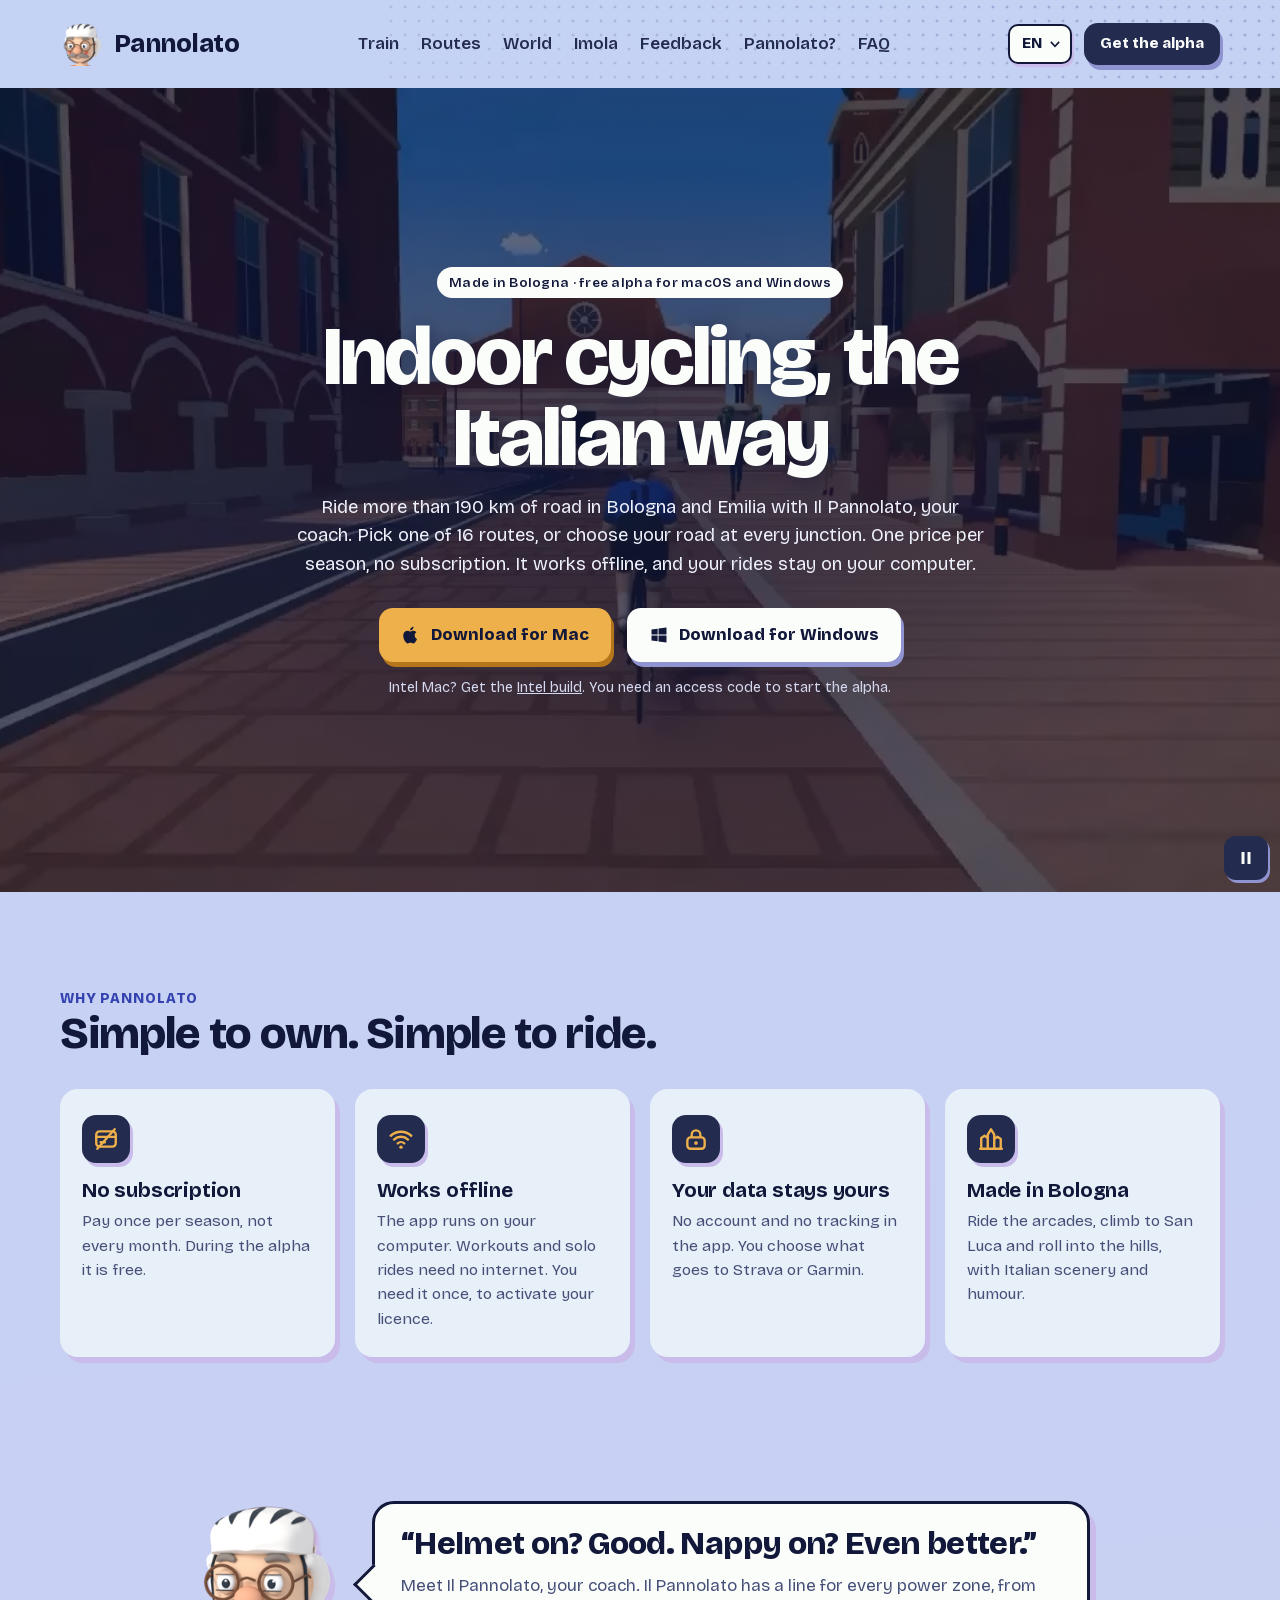
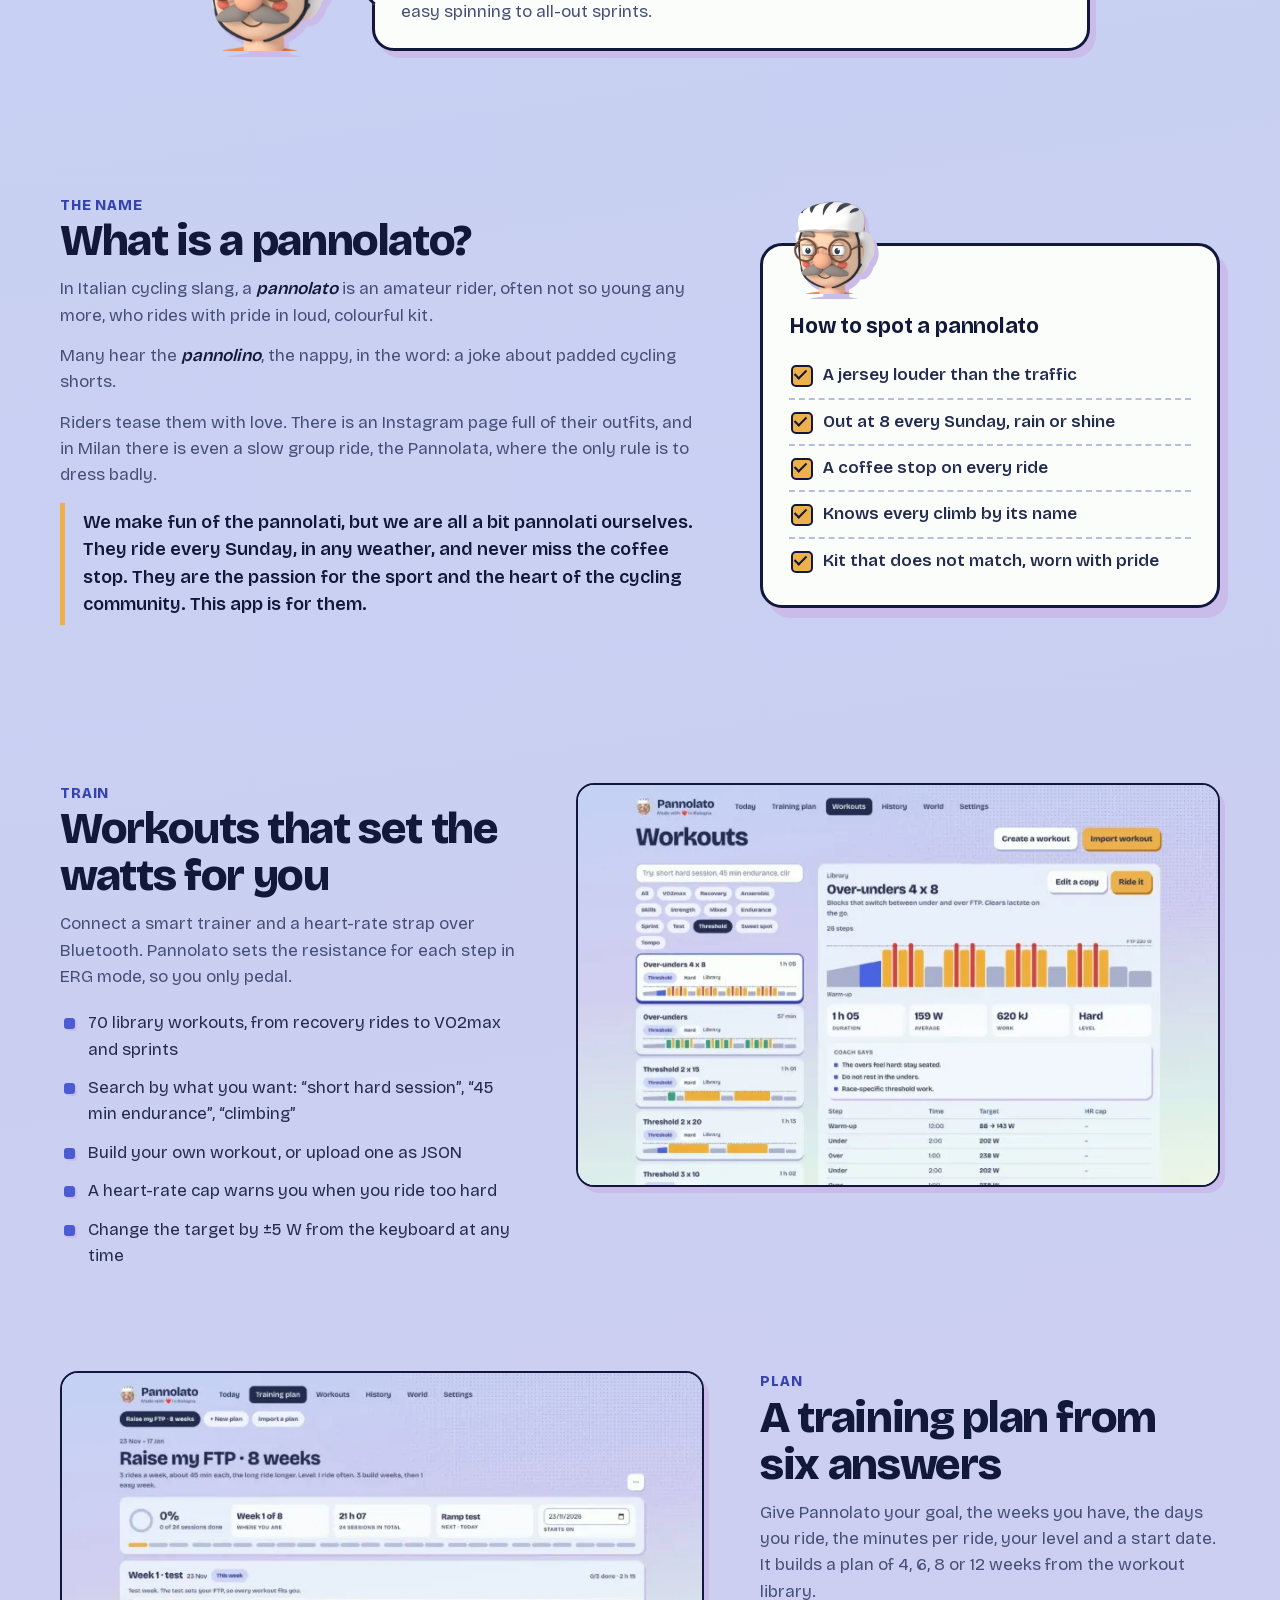
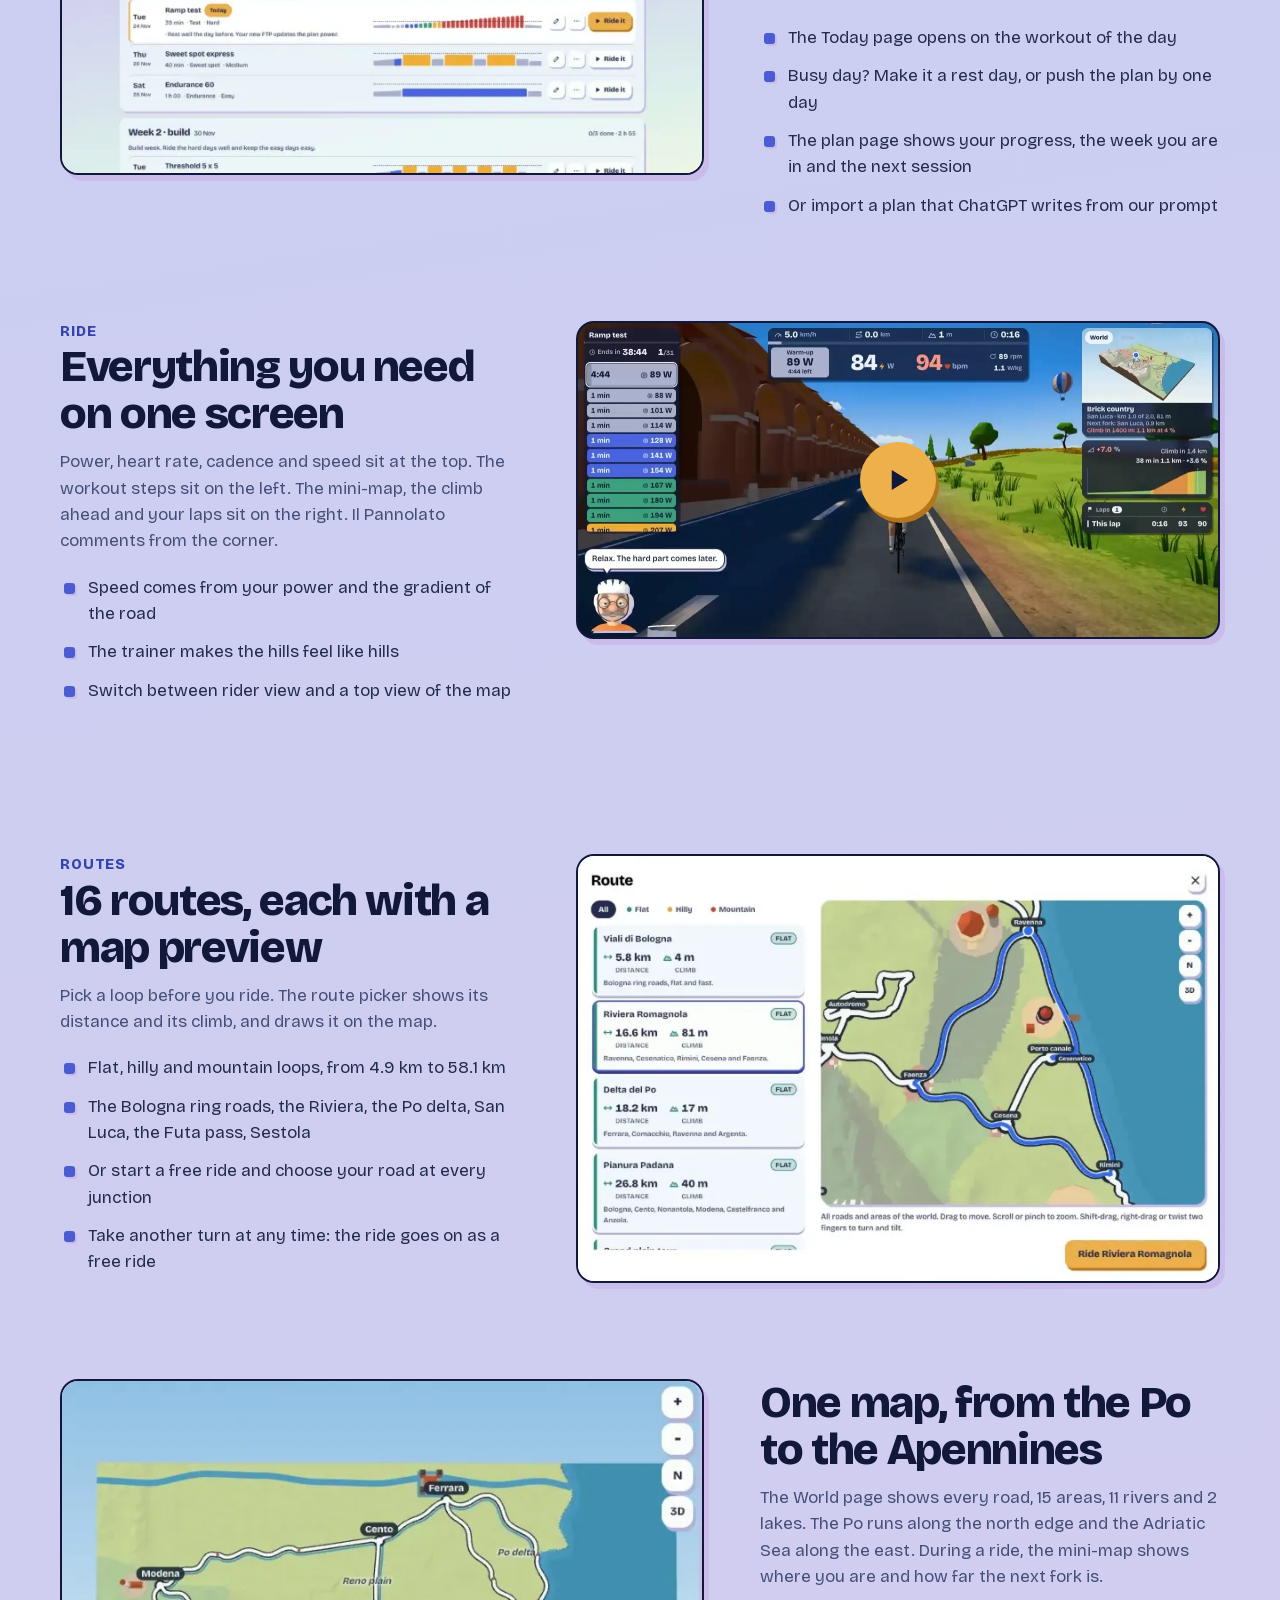
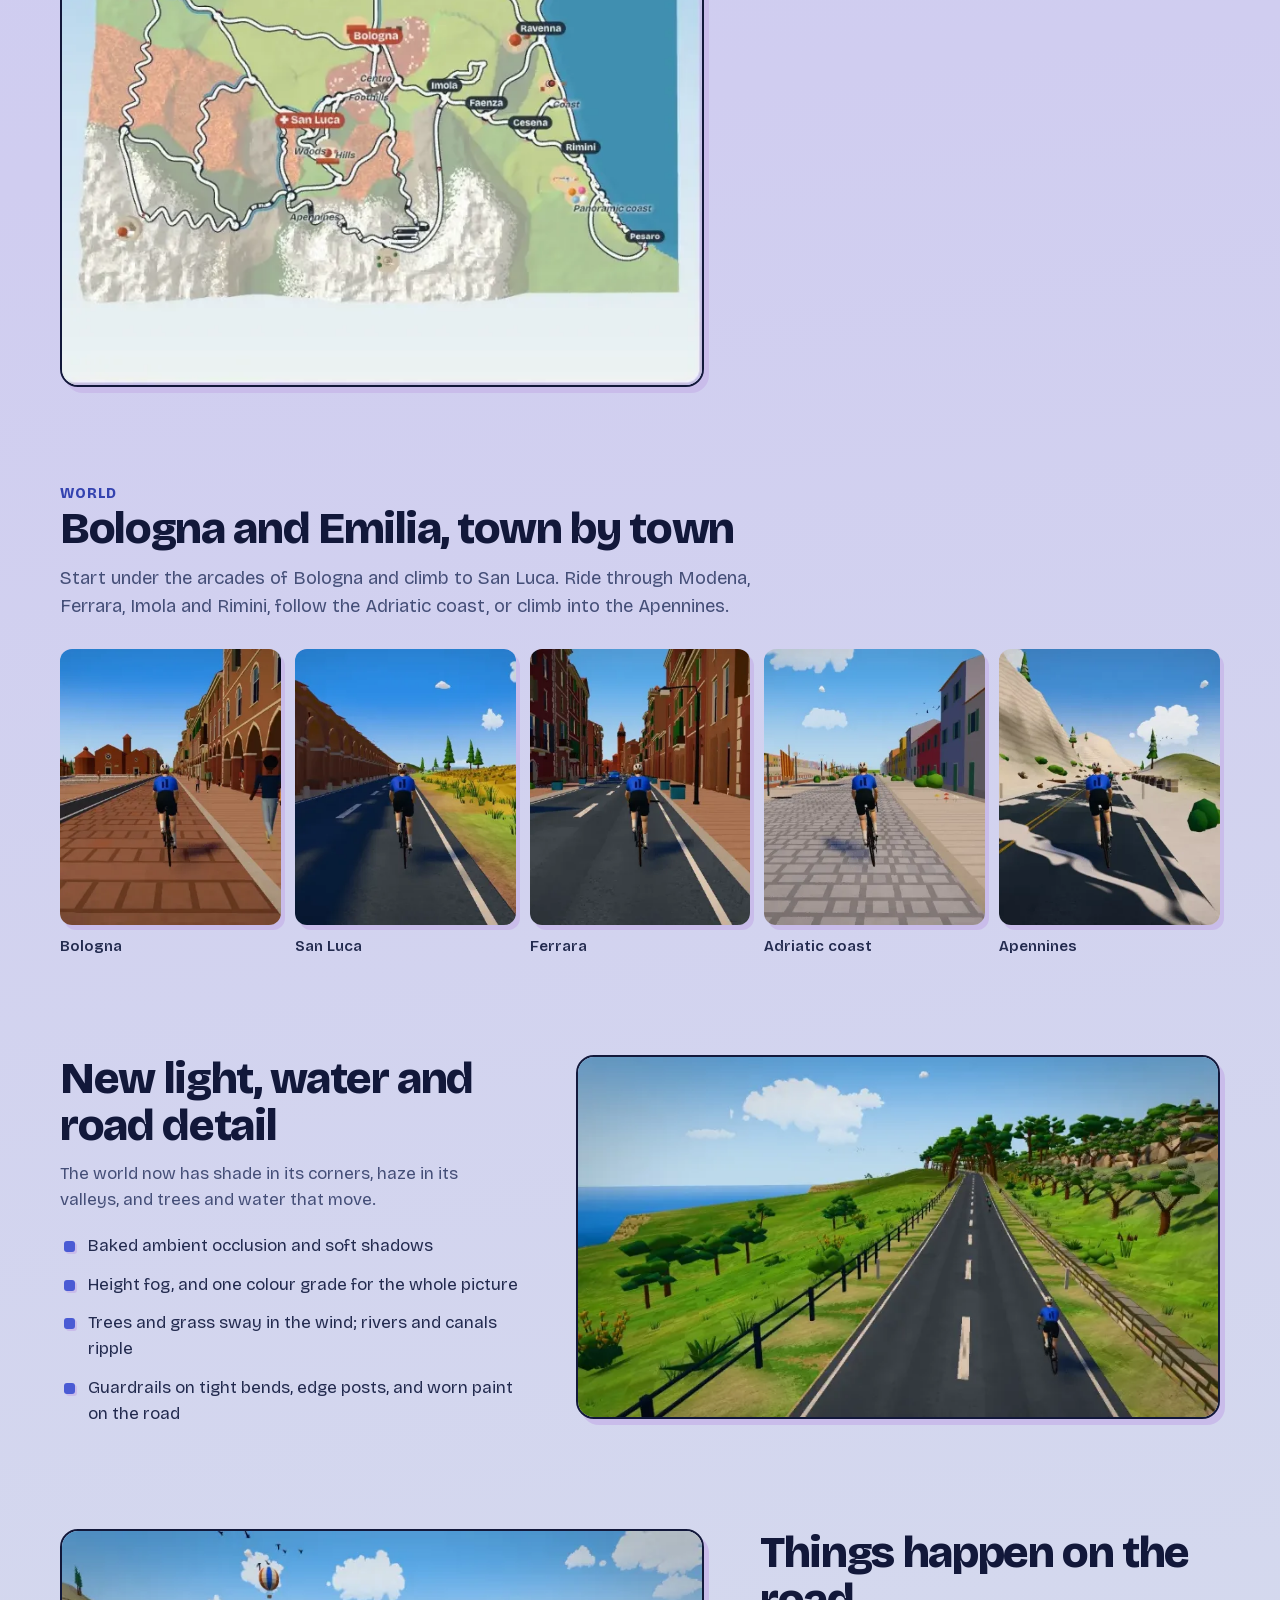
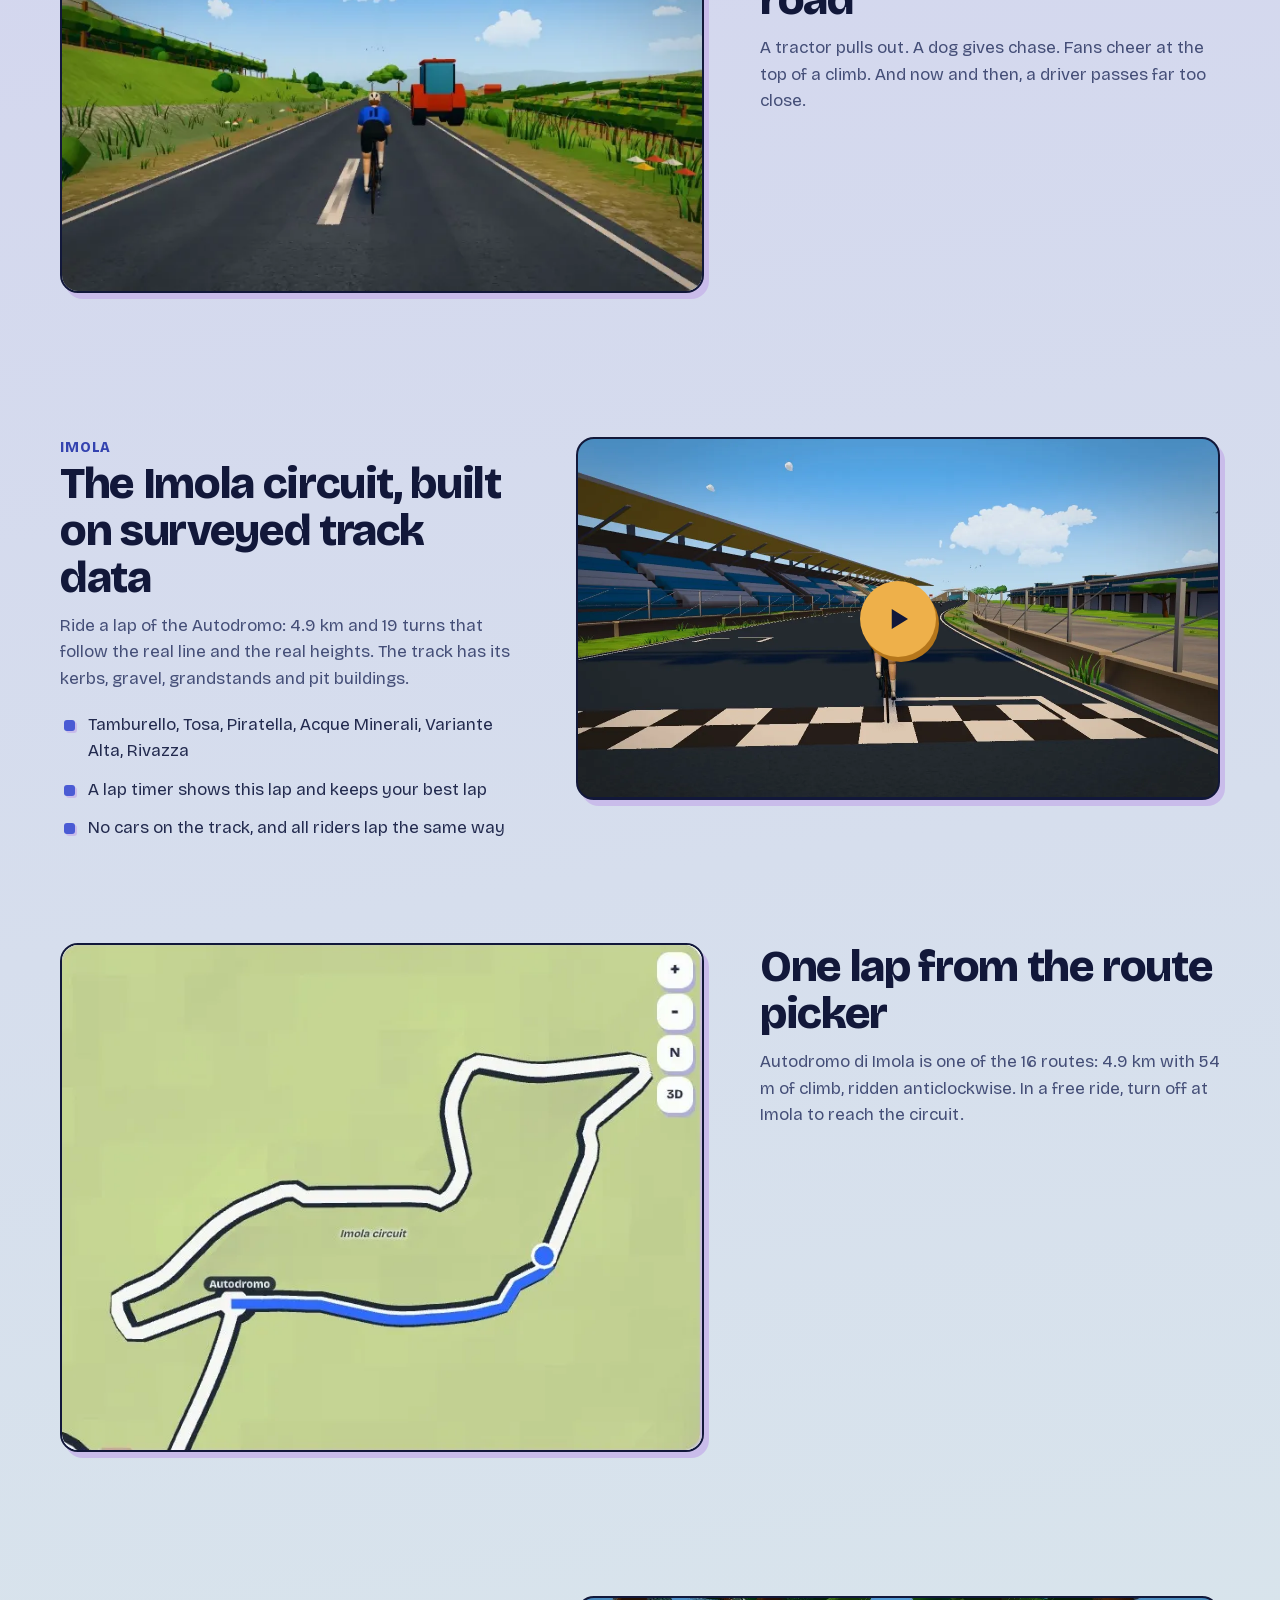
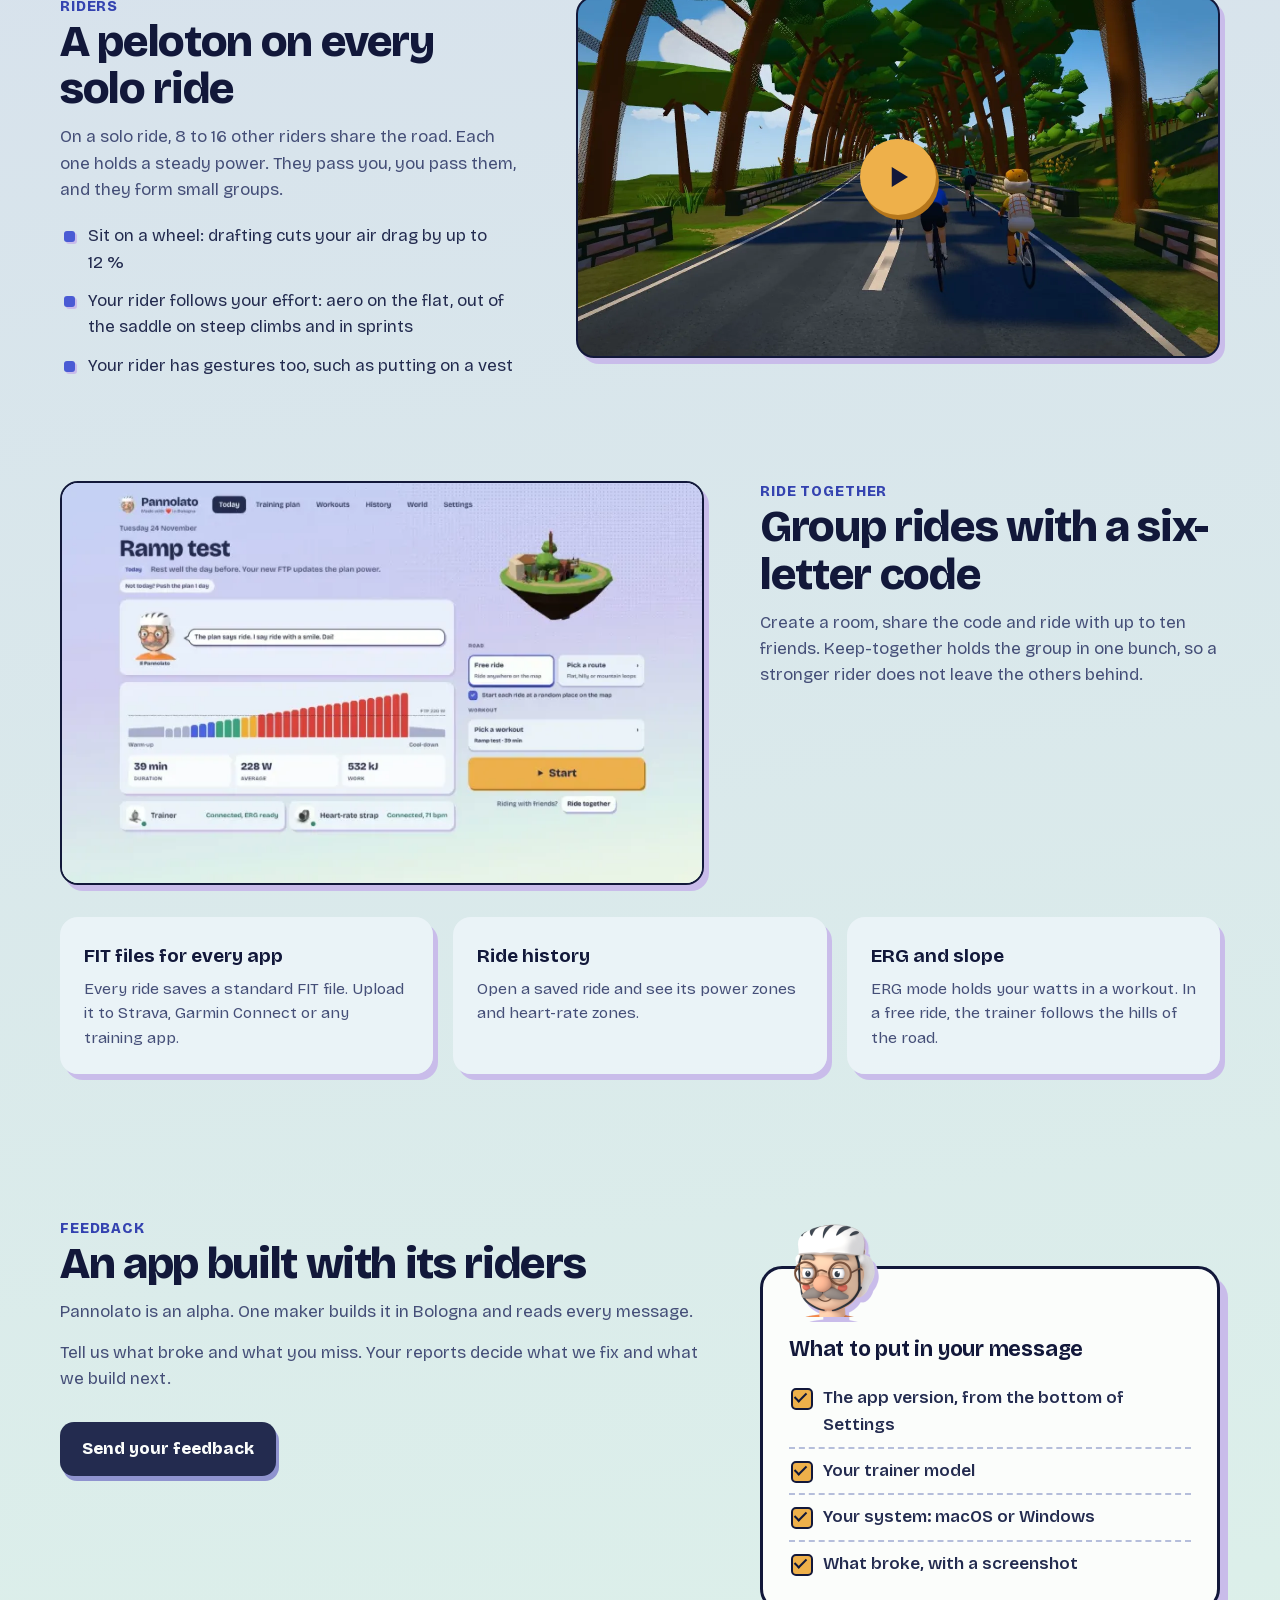
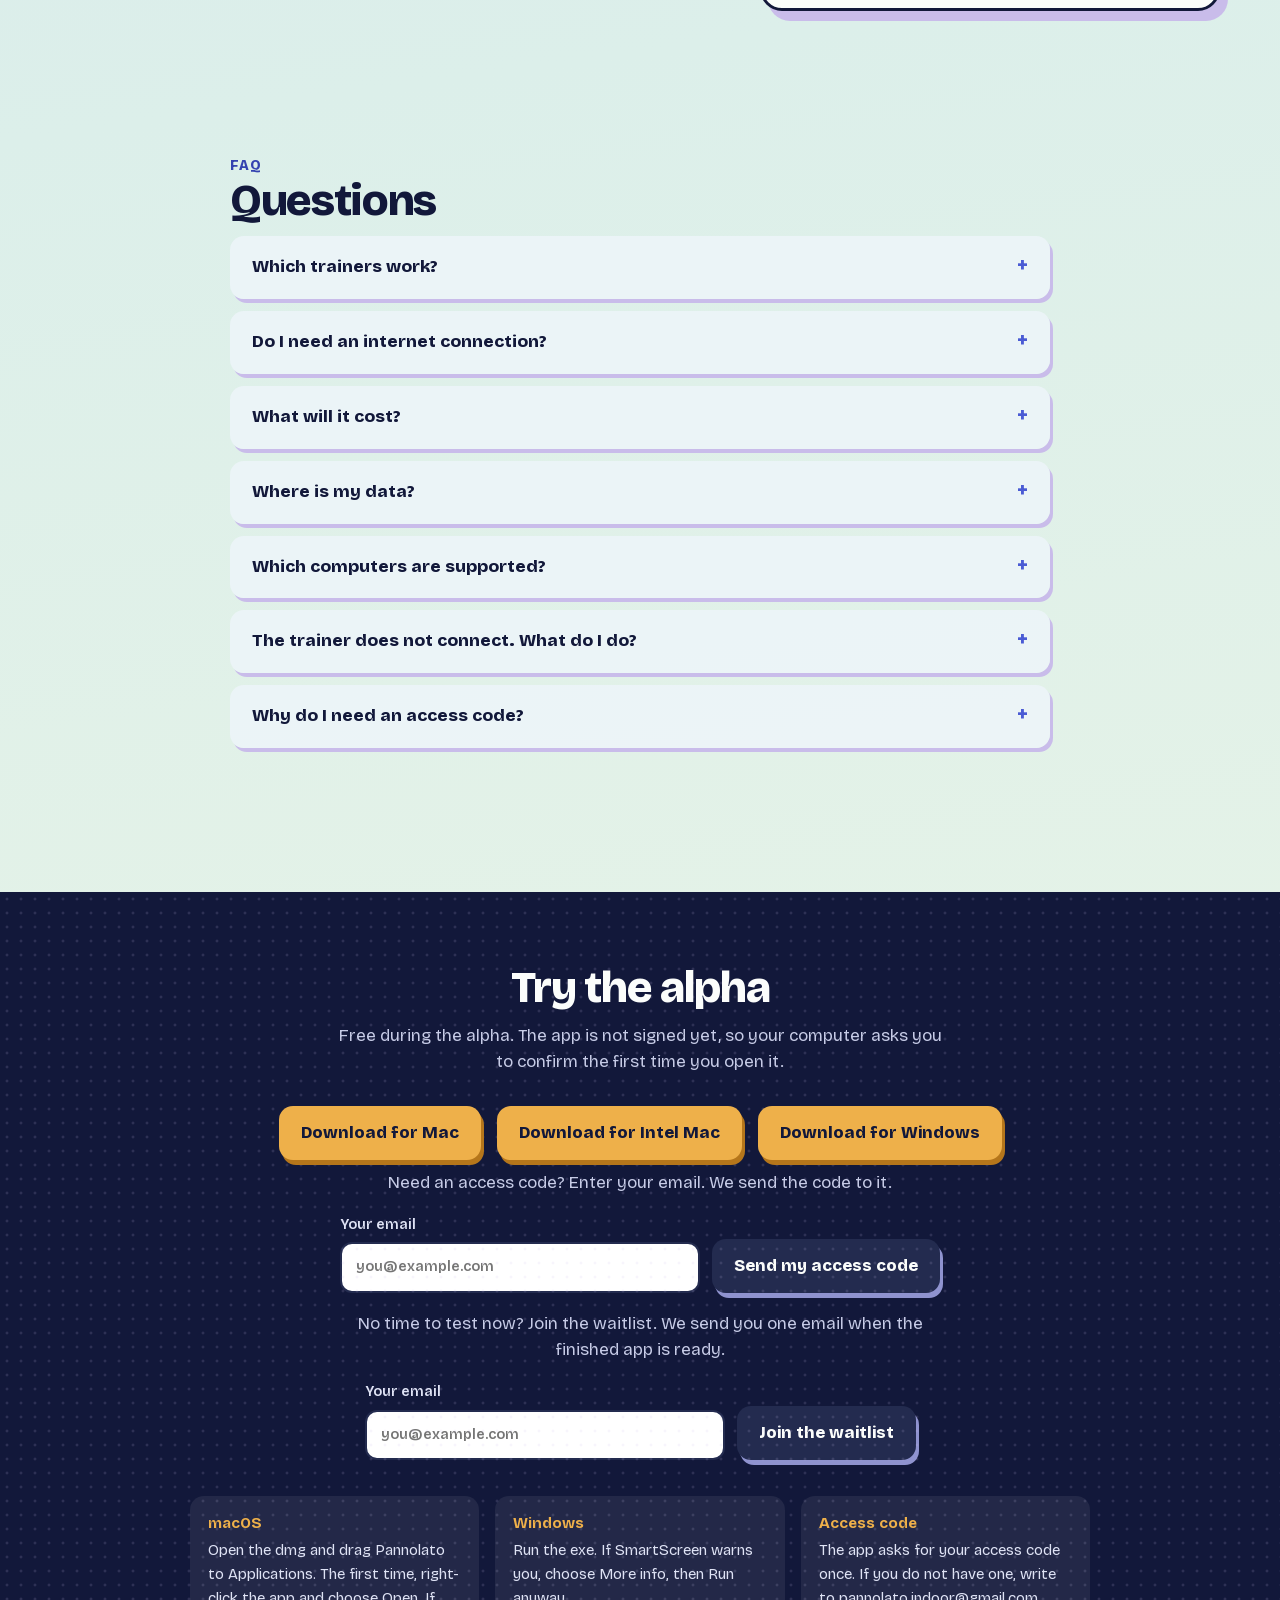
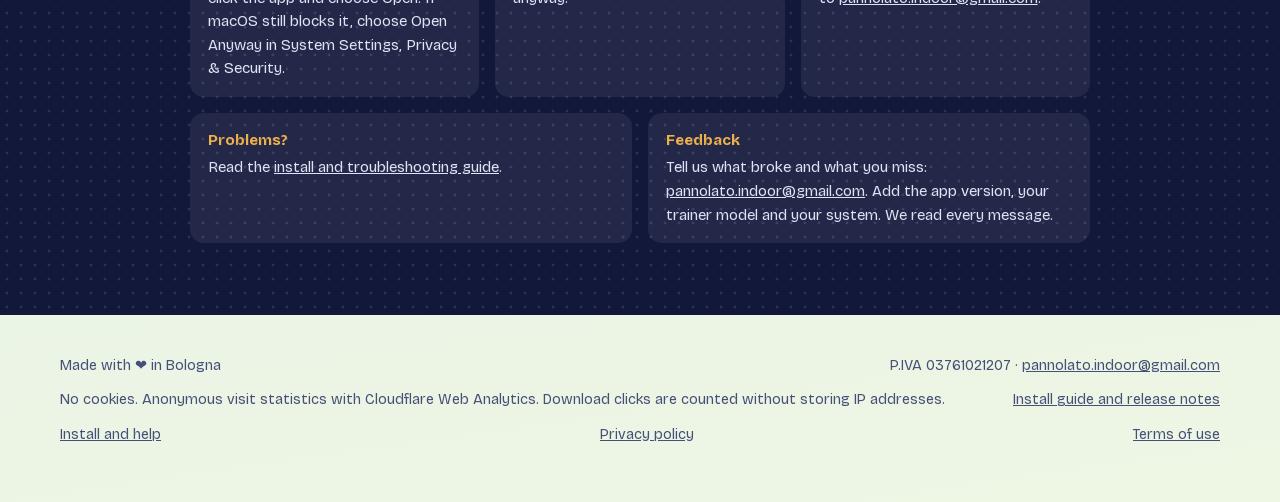
==== commit 31a41796: "Website: full-width hero with a five-place scenery clip, dark ride clip, full-width download band" ====
--- a/index.html
+++ b/index.html
@@ -77,7 +77,19 @@
   .btn:focus-visible, nav a:focus-visible { outline: 3px solid var(--blue); outline-offset: 3px; }
 
   /* Hero */
-  .hero { padding: 40px 0 24px; text-align: center; }
+  .hero { padding: 0 0 24px; text-align: center; }
+  /* The hero is one full-width stage: the clip fills it, a dark veil keeps the text readable. */
+  .stage { position: relative; display: grid; place-items: center; min-height: min(820px, 100svh - 96px); isolation: isolate; overflow: hidden; background: var(--ink-dark); }
+  .stage > video { position: absolute; inset: 0; width: 100%; height: 100%; object-fit: cover; z-index: -2; }
+  .stage::before { content: ""; position: absolute; inset: 0; z-index: -1; background: radial-gradient(ellipse at center, rgba(18, 24, 58, 0.74), rgba(18, 24, 58, 0.5)); }
+  .over { padding: 56px 24px; width: min(1160px, 100%); }
+  .stage h1 { color: var(--white); text-shadow: 0 2px 18px rgba(18, 24, 58, 0.5); }
+  .stage .lede { color: #eef0fb; }
+  .stage .note { color: #d5d9f0; }
+  .stage .tag { background: var(--white); color: var(--ink-dark); }
+  .stage .btn.dark { background: var(--white); color: var(--ink-dark); }
+  .stage .pause[aria-pressed="true"] { inset: auto 12px 12px auto; margin: 0; width: 44px; height: 44px; border-radius: 12px; background: var(--ink); color: var(--white); box-shadow: 2px 3px 0 #8f93cf; }
+  .stage .pause[aria-pressed="true"] svg { width: 18px; height: 18px; }
   .tag {
     display: inline-block; padding: 5px 12px; border-radius: 999px; background: var(--ink); color: var(--white);
     font-size: 0.85rem; font-weight: 600; letter-spacing: 0.02em;
@@ -163,10 +175,10 @@
   .card p { margin: 0; color: var(--grey); font-size: 0.98rem; }
 
   /* Download */
-  .download { text-align: center; }
+  .download { text-align: center; padding-bottom: 0; }
   .download .panel {
-    background: var(--ink-dark); color: var(--white); border-radius: 26px; padding: 56px 24px;
-    box-shadow: 8px 10px 0 var(--print); position: relative; overflow: hidden;
+    background: var(--ink-dark); color: var(--white); padding: 72px 0;
+    position: relative; overflow: hidden;
   }
   .download .panel::before {
     content: ""; position: absolute; inset: 0; opacity: 0.25; pointer-events: none;
@@ -275,7 +287,8 @@
     nav { display: none; }
     .ctas .btn { width: 100%; justify-content: center; }
     .ctas { flex-direction: column; align-items: stretch; }
-    .hero { padding-top: 16px; }
+    .stage { min-height: 0; }
+    .over { padding: 36px 16px 64px; }
     .pillars { grid-template-columns: 1fr; }
     .head-end .btn { display: none; }
     .download { text-align: start; }
@@ -316,24 +329,26 @@
 </header>
 
 <main>
-  <div class="hero wrap" data-enter>
-    <span class="tag" data-i18n>Made in Bologna &middot; free alpha for macOS and Windows</span>
-    <h1 data-i18n>Indoor cycling, the Italian way</h1>
-    <p class="lede" data-i18n>Ride more than 190 km of road in Bologna and Emilia with Il Pannolato, your coach. Pick one of 16 routes, or choose your road at every junction. One price per season, no subscription. It works offline, and your rides stay on your computer.</p>
-    <div class="ctas">
-      <a class="btn primary" href="https://pannolato-relay.pannolato.workers.dev/dl/mac">
-        <svg viewBox="0 0 24 24" fill="currentColor" aria-hidden="true"><path d="M16.4 12.6c0-2.5 2-3.7 2.1-3.8-1.2-1.7-3-1.9-3.6-2-1.5-.2-3 .9-3.8.9-.8 0-2-.9-3.3-.9-1.7 0-3.3 1-4.2 2.5-1.8 3.1-.5 7.7 1.3 10.2.9 1.2 1.9 2.6 3.2 2.6 1.3-.1 1.8-.8 3.3-.8 1.6 0 2 .8 3.3.8 1.4 0 2.3-1.3 3.1-2.5 1-1.4 1.4-2.8 1.4-2.9 0 0-2.8-1.1-2.8-4.1zM13.9 5.1c.7-.8 1.2-2 1-3.1-1 0-2.2.7-2.9 1.5-.6.7-1.2 1.9-1 3 1.1.1 2.2-.6 2.9-1.4z"/></svg>
-        <span data-i18n>Download for Mac</span>
-      </a>
-      <a class="btn dark" href="https://pannolato-relay.pannolato.workers.dev/dl/win">
-        <svg viewBox="0 0 24 24" fill="currentColor" aria-hidden="true"><path d="M3 5.5 10.4 4.5v7H3zM11.4 4.3 21 3v8.5h-9.6zM3 12.5h7.4v7L3 18.5zM11.4 12.5H21V21l-9.6-1.3z"/></svg>
-        <span data-i18n>Download for Windows</span>
-      </a>
-    </div>
-    <p class="note" data-i18n>Intel Mac? Get the <a href="https://pannolato-relay.pannolato.workers.dev/dl/macintel">Intel build</a>. You need an access code to start the alpha.</p>
-
-    <div class="frame video">
-      <video data-clip src="media/tour.mp4" poster="media/poster.webp" autoplay muted loop playsinline preload="metadata" width="960" height="540" aria-label="A ride through the centre of Bologna: past Piazza Maggiore, then down the street to the Two Towers"></video><button class="pause" type="button" aria-pressed="true" aria-label="Play the video"><svg class="stop" viewBox="0 0 24 24" fill="currentColor" aria-hidden="true"><path d="M6 4h4v16H6zM14 4h4v16h-4z"/></svg><svg class="play" viewBox="0 0 24 24" fill="currentColor" aria-hidden="true"><path d="M7 4l13 8-13 8z"/></svg></button>
+  <div class="hero">
+    <div class="stage">
+      <video data-clip src="media/hero.mp4" poster="media/hero-poster.webp" autoplay muted loop playsinline preload="metadata" width="1280" height="632" aria-label="A ride through five places: the centre of Bologna, an autumn wood, the snowy Apennines, a town on the coast and the Imola circuit"></video>
+      <div class="over" data-enter>
+      <span class="tag" data-i18n>Made in Bologna &middot; free alpha for macOS and Windows</span>
+      <h1 data-i18n>Indoor cycling, the Italian way</h1>
+      <p class="lede" data-i18n>Ride more than 190 km of road in Bologna and Emilia with Il Pannolato, your coach. Pick one of 16 routes, or choose your road at every junction. One price per season, no subscription. It works offline, and your rides stay on your computer.</p>
+      <div class="ctas">
+        <a class="btn primary" href="https://pannolato-relay.pannolato.workers.dev/dl/mac">
+          <svg viewBox="0 0 24 24" fill="currentColor" aria-hidden="true"><path d="M16.4 12.6c0-2.5 2-3.7 2.1-3.8-1.2-1.7-3-1.9-3.6-2-1.5-.2-3 .9-3.8.9-.8 0-2-.9-3.3-.9-1.7 0-3.3 1-4.2 2.5-1.8 3.1-.5 7.7 1.3 10.2.9 1.2 1.9 2.6 3.2 2.6 1.3-.1 1.8-.8 3.3-.8 1.6 0 2 .8 3.3.8 1.4 0 2.3-1.3 3.1-2.5 1-1.4 1.4-2.8 1.4-2.9 0 0-2.8-1.1-2.8-4.1zM13.9 5.1c.7-.8 1.2-2 1-3.1-1 0-2.2.7-2.9 1.5-.6.7-1.2 1.9-1 3 1.1.1 2.2-.6 2.9-1.4z"/></svg>
+          <span data-i18n>Download for Mac</span>
+        </a>
+        <a class="btn dark" href="https://pannolato-relay.pannolato.workers.dev/dl/win">
+          <svg viewBox="0 0 24 24" fill="currentColor" aria-hidden="true"><path d="M3 5.5 10.4 4.5v7H3zM11.4 4.3 21 3v8.5h-9.6zM3 12.5h7.4v7L3 18.5zM11.4 12.5H21V21l-9.6-1.3z"/></svg>
+          <span data-i18n>Download for Windows</span>
+        </a>
+      </div>
+      <p class="note" data-i18n>Intel Mac? Get the <a href="https://pannolato-relay.pannolato.workers.dev/dl/macintel">Intel build</a>. You need an access code to start the alpha.</p>
+      </div>
+      <button class="pause" type="button" aria-pressed="true" aria-label="Play the video"><svg class="stop" viewBox="0 0 24 24" fill="currentColor" aria-hidden="true"><path d="M6 4h4v16H6zM14 4h4v16h-4z"/></svg><svg class="play" viewBox="0 0 24 24" fill="currentColor" aria-hidden="true"><path d="M7 4l13 8-13 8z"/></svg></button>
     </div>
   </div>
 
@@ -428,7 +443,7 @@
             <li data-i18n>Switch between rider view and a top view of the map</li>
           </ul>
         </div>
-        <img class="frame shot" loading="lazy" srcset="media/ride-s.webp 720w, media/ride.webp 1288w" sizes="(max-width: 900px) calc(100vw - 32px), 644px" src="media/ride.webp" alt="The ride screen on the San Luca climb: power and heart rate on top, the workout steps on the left, the mini-map and the climb profile on the right" width="1288" height="805">
+        <div class="frame shot clip" style="aspect-ratio: 1280 / 632"><video data-clip src="media/ride-dark.mp4" poster="media/ride-dark-poster.webp" muted loop playsinline preload="none" width="1280" height="632" aria-label="The ride screen with dark panels on the San Luca climb: power and heart rate on top, the workout steps on the left, the mini-map and the climb profile on the right"></video><button class="pause" type="button" aria-pressed="true" aria-label="Play the video"><svg class="stop" viewBox="0 0 24 24" fill="currentColor" aria-hidden="true"><path d="M6 4h4v16H6zM14 4h4v16h-4z"/></svg><svg class="play" viewBox="0 0 24 24" fill="currentColor" aria-hidden="true"><path d="M7 4l13 8-13 8z"/></svg></button></div>
       </div>
     </div>
   </section>
@@ -593,8 +608,8 @@
   </section>
 
   <section id="download" class="download">
-    <div class="wrap">
-      <div class="panel">
+    <div class="panel">
+      <div class="wrap">
         <h2 data-i18n>Try the alpha</h2>
         <p data-i18n>Free during the alpha. The app is not signed yet, so your computer asks you to confirm the first time you open it.</p>
         <div class="ctas">
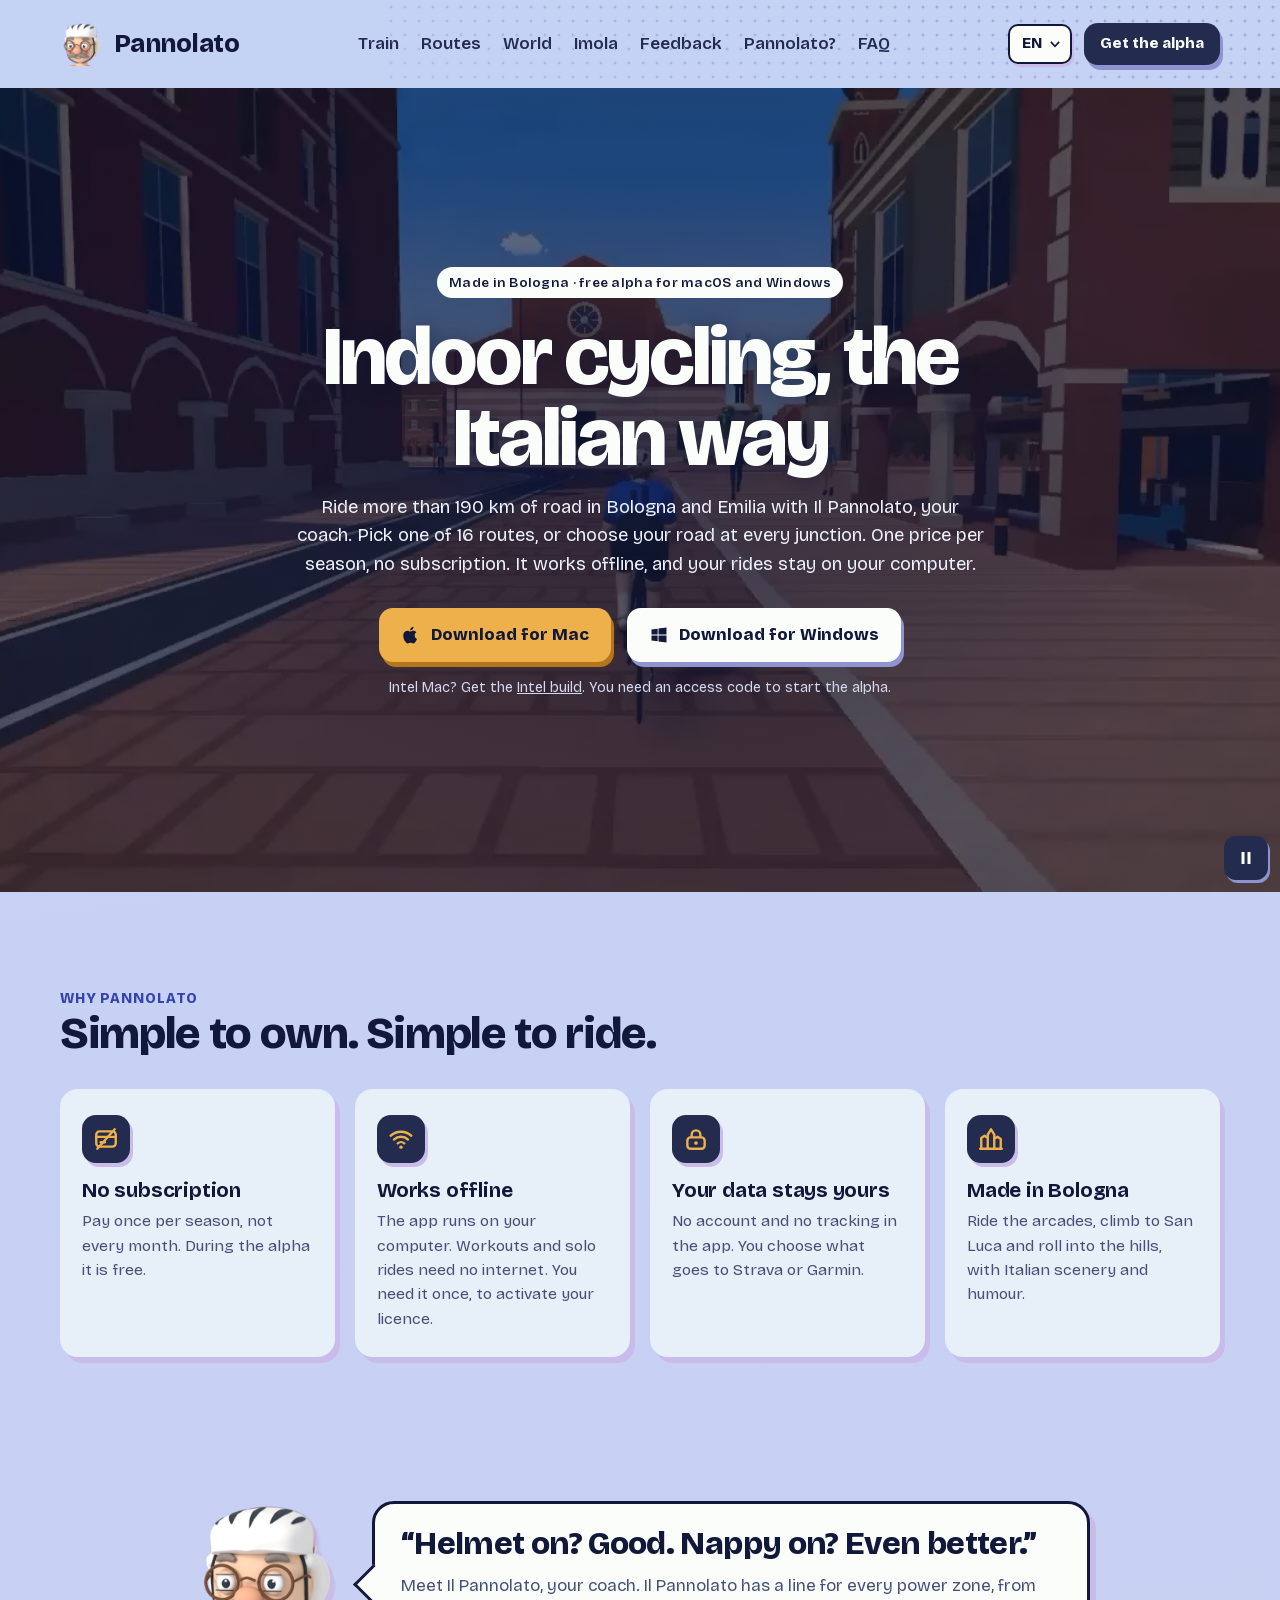
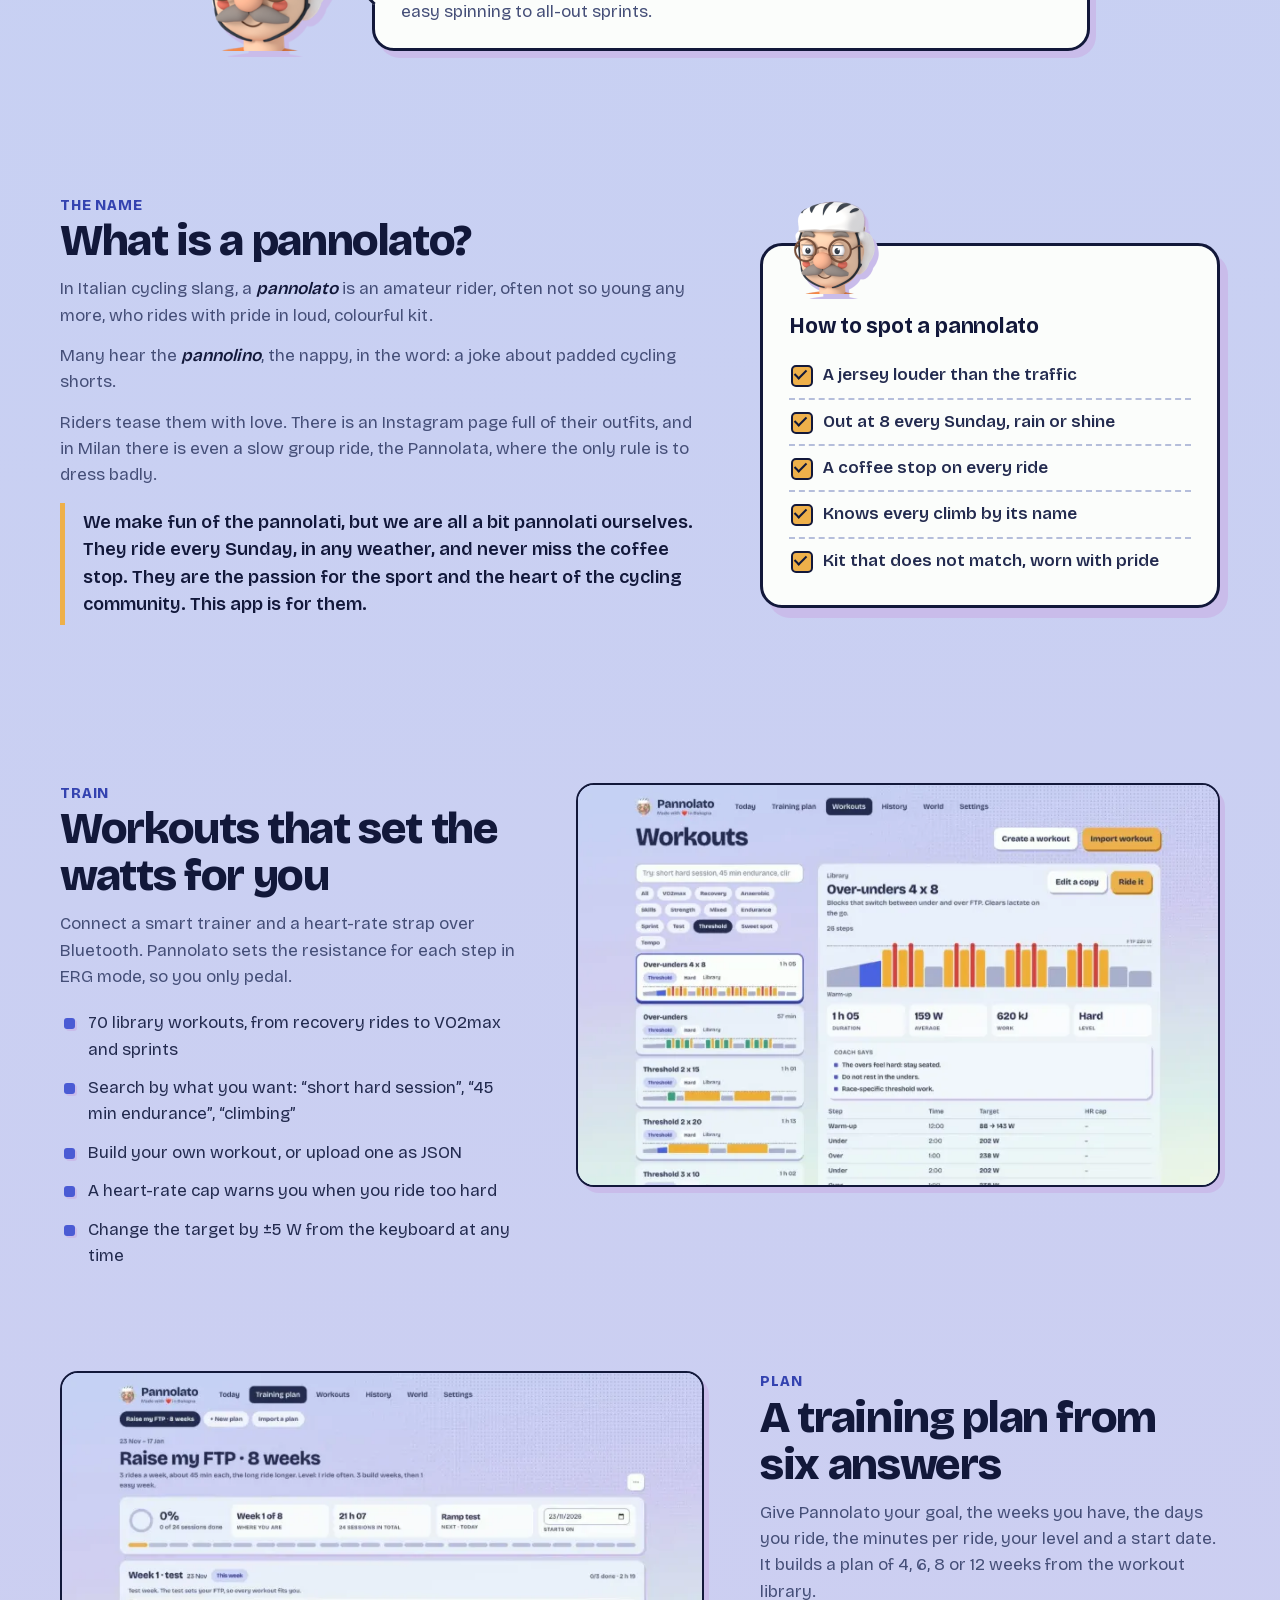
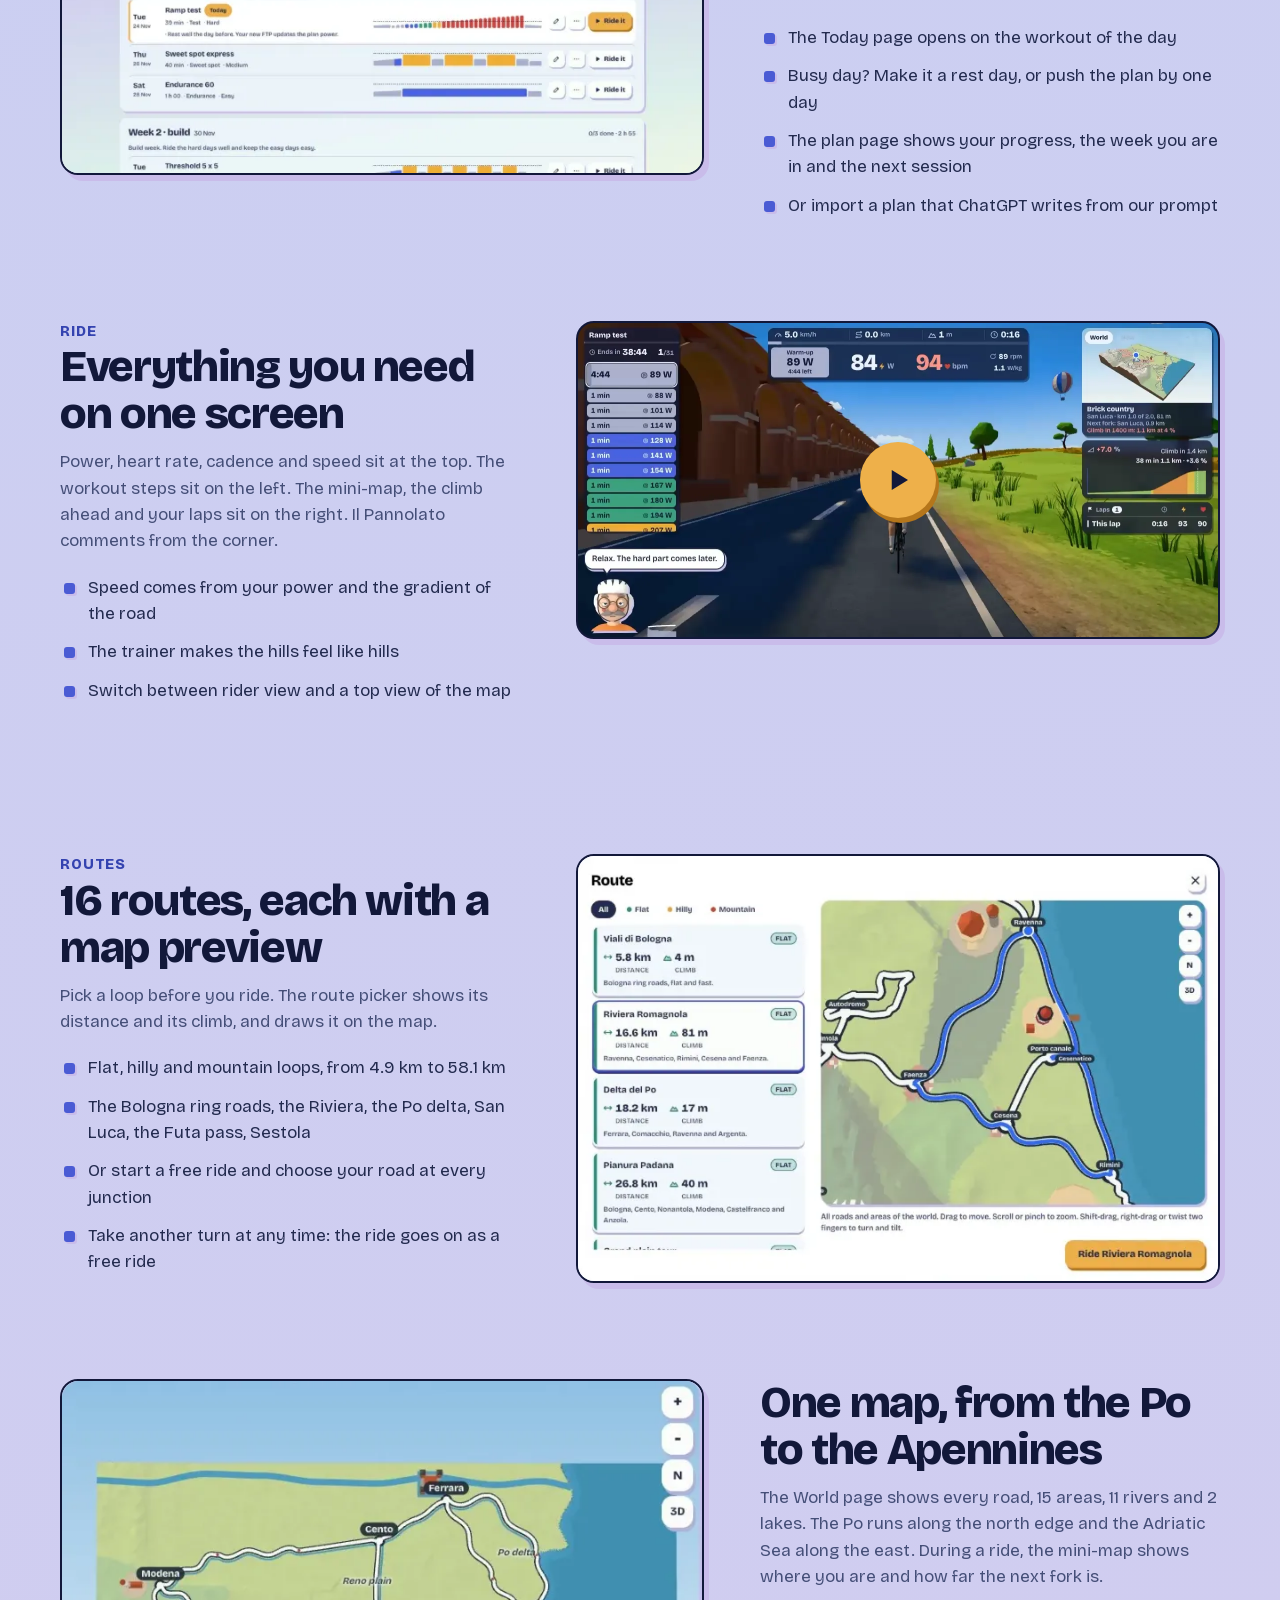
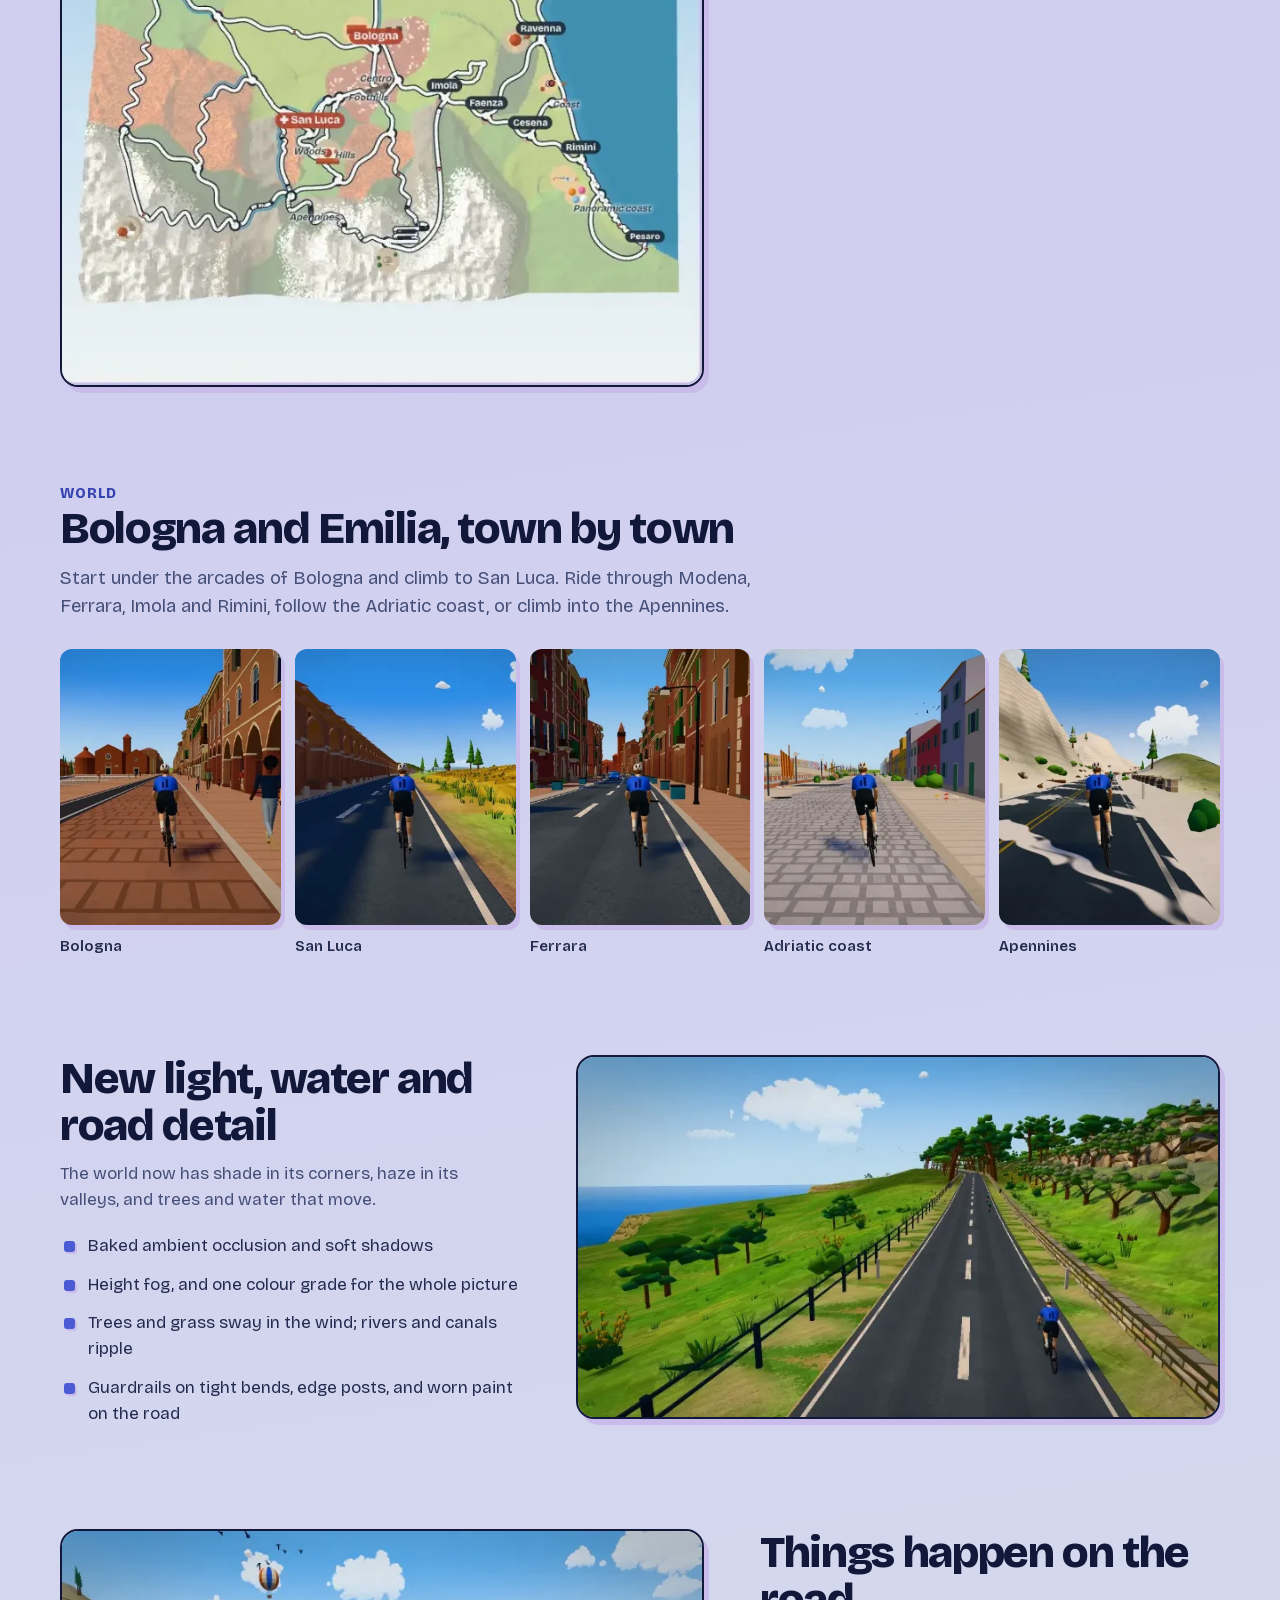
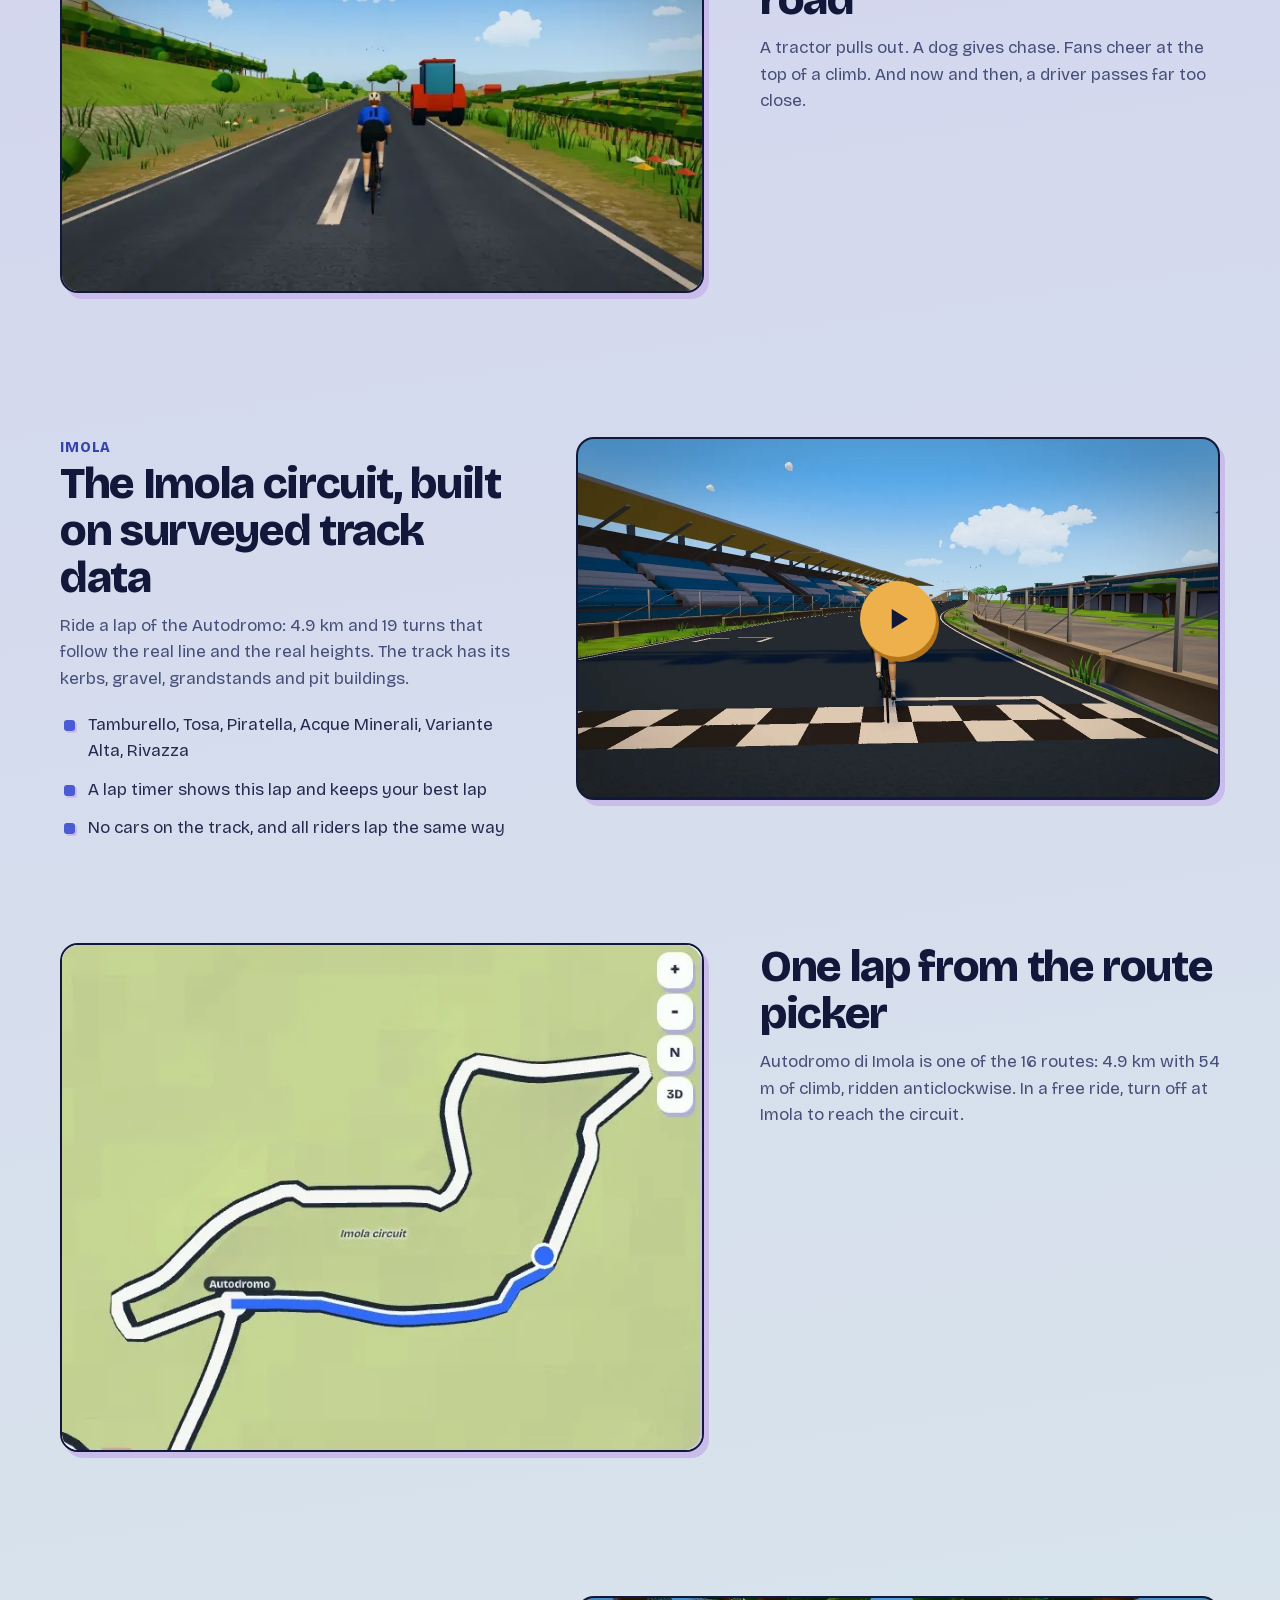
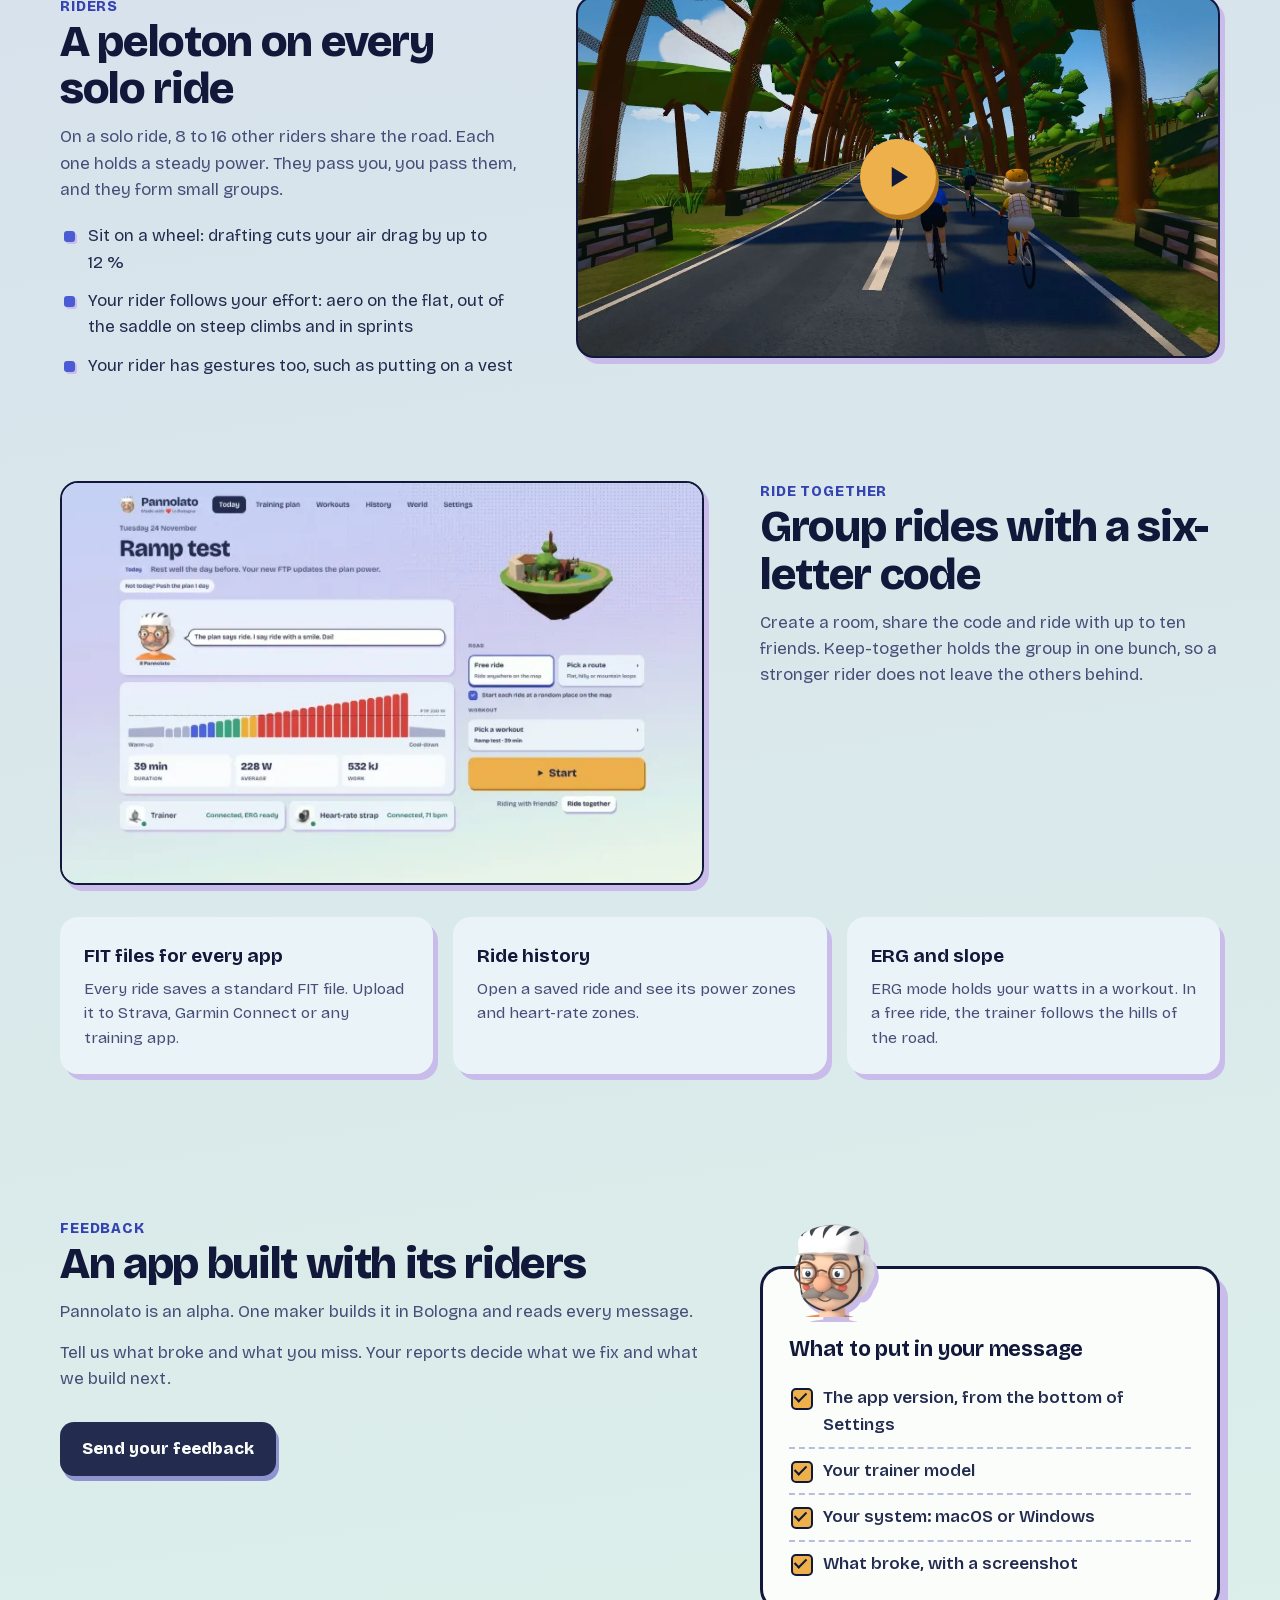
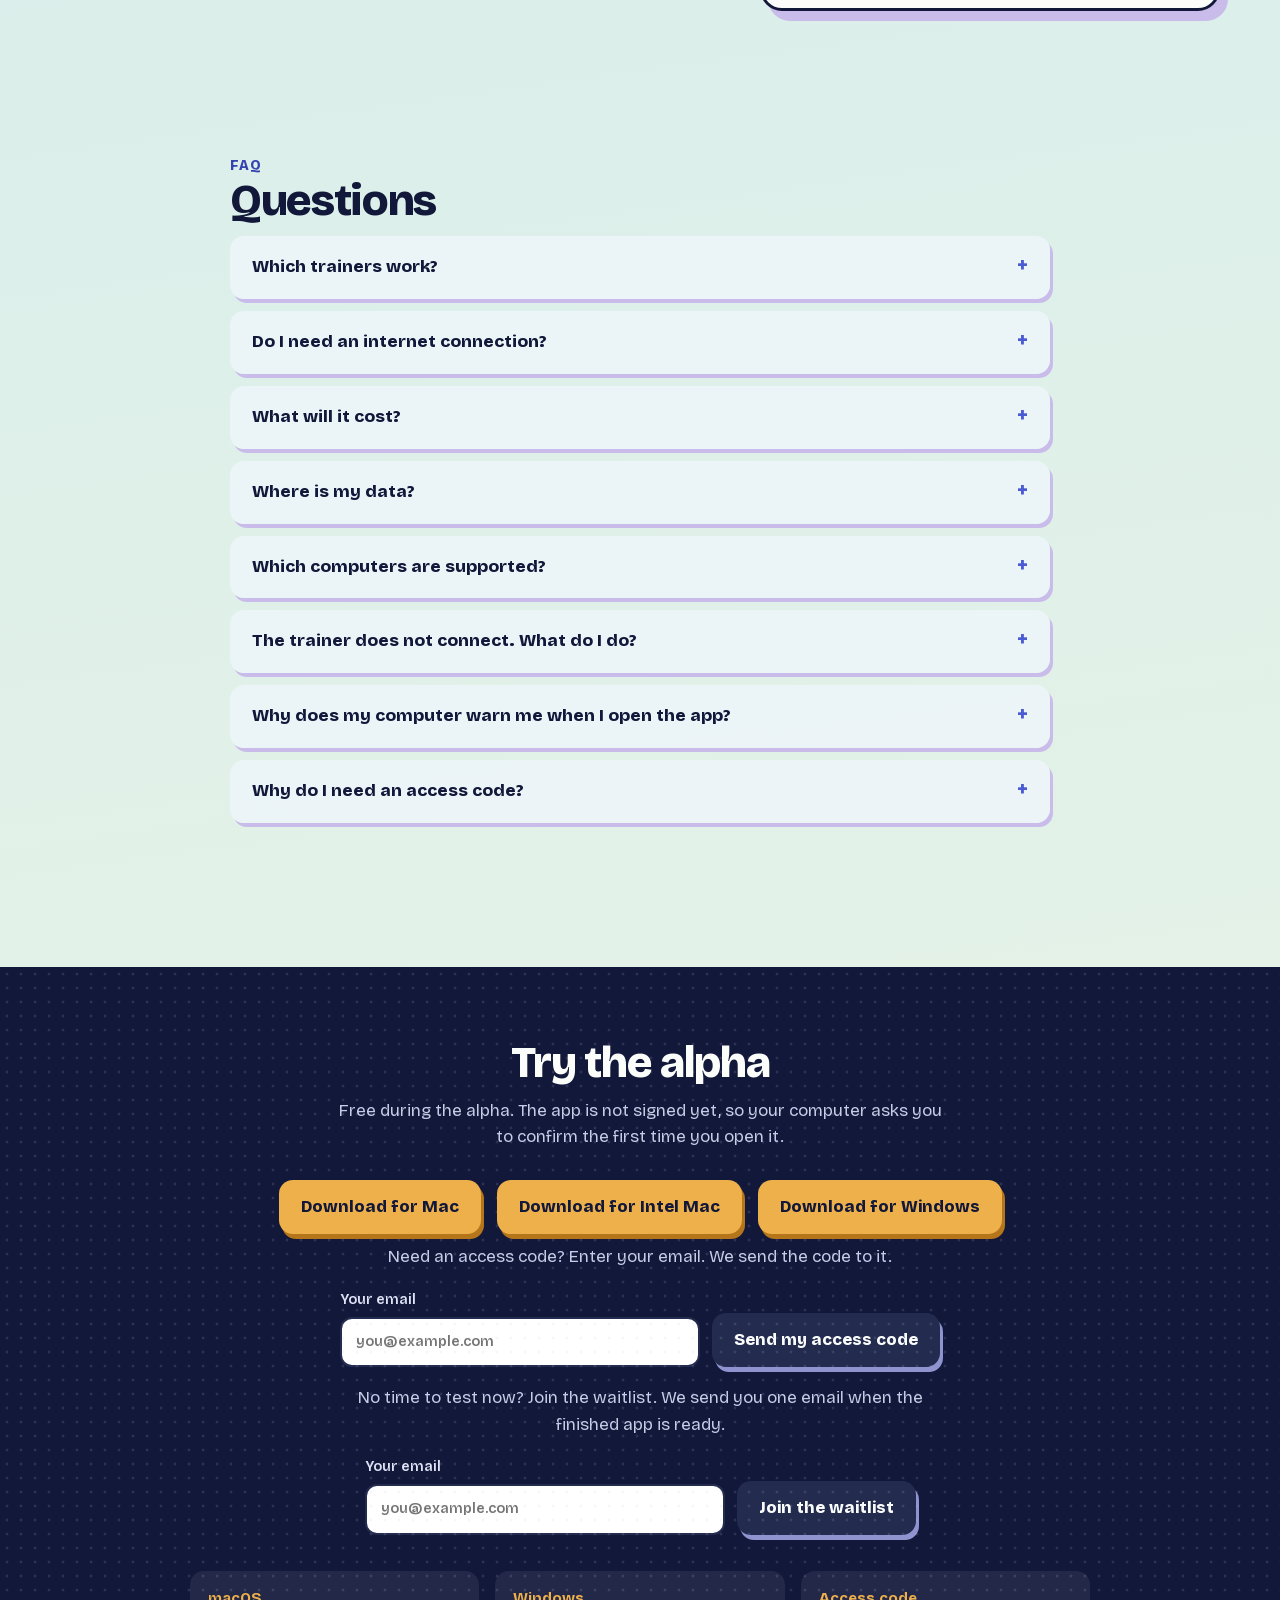
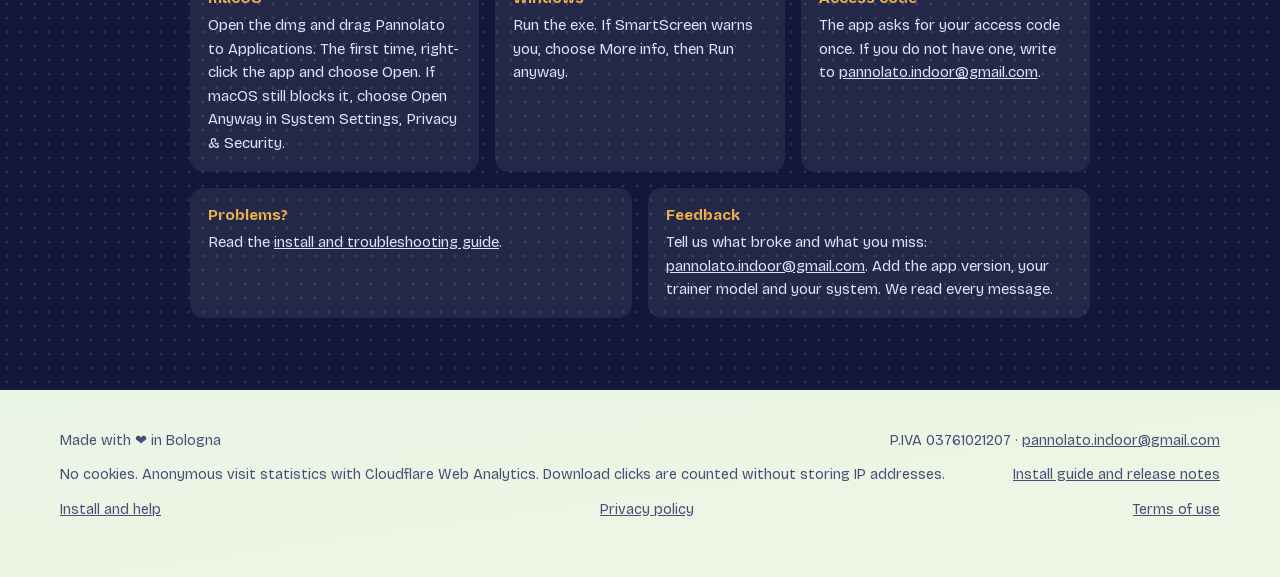
==== commit 08c8898f: "Website: privacy policy covers the access-code form and names Paddle, FAQ on the unsigned app warnin" ====
--- a/index.html
+++ b/index.html
@@ -603,6 +603,7 @@
       <details><summary data-i18n>Where is my data?</summary><p data-i18n>On your computer only: <code>~/Library/Application Support/Pannolato</code> on macOS, <code>%APPDATA%\Pannolato</code> on Windows. There is no account and no cloud copy.</p></details>
       <details><summary data-i18n>Which computers are supported?</summary><p data-i18n>Macs with Apple Silicon or Intel (macOS 11 or newer) and 64-bit Windows PCs.</p></details>
       <details><summary data-i18n>The trainer does not connect. What do I do?</summary><p data-i18n>Wake the trainer and close other apps that use it, such as Zwift or a phone. Check that Bluetooth is on. <a href="help.html#trainer">See all the steps</a>.</p></details>
+      <details><summary data-i18n>Why does my computer warn me when I open the app?</summary><p data-i18n>The alpha installers are not signed yet, so macOS and Windows show a warning the first time. On macOS, open the app once, then open System Settings, Privacy &amp; Security, and choose Open Anyway. On Windows, choose More info, then Run anyway. You do this once. Download the app only from this page. <a href="help.html#install">See all the steps</a>.</p></details>
       <details><summary data-i18n>Why do I need an access code?</summary><p data-i18n>The alpha is for a small group of testers. Enter your email in the <a href="#download">Try the alpha</a> section. We send the code to it. The app asks for the code once.</p></details>
     </div>
   </section>
@@ -926,6 +927,14 @@
 "Macs with Apple Silicon or Intel (macOS 11 or newer) and 64-bit Windows PCs.": {
 "it": "Mac con Apple Silicon o Intel (macOS 11 o successivi) e PC Windows a 64 bit.",
 "es": "Mac con Apple Silicon o Intel (macOS 11 o posterior) y PC con Windows de 64 bits."
+},
+"Why does my computer warn me when I open the app?": {
+"it": "Perché il computer mi avvisa quando apro l'app?",
+"es": "¿Por qué mi ordenador me avisa al abrir la app?"
+},
+"The alpha installers are not signed yet, so macOS and Windows show a warning the first time. On macOS, open the app once, then open System Settings, Privacy &amp; Security, and choose Open Anyway. On Windows, choose More info, then Run anyway. You do this once. Download the app only from this page. <a href=\"help.html#install\">See all the steps</a>.": {
+"it": "Gli installer dell'alpha non sono ancora firmati, quindi macOS e Windows mostrano un avviso la prima volta. Su macOS apri l'app una volta, poi apri Impostazioni di Sistema, Privacy e sicurezza, e scegli Apri comunque. Su Windows scegli Ulteriori informazioni, poi Esegui comunque. Lo fai una sola volta. Scarica l'app solo da questa pagina. <a href=\"help.html#install\">Vedi tutti i passaggi</a>.",
+"es": "Los instaladores de la alpha aún no están firmados, así que macOS y Windows muestran un aviso la primera vez. En macOS abre la app una vez, luego abre Ajustes del Sistema, Privacidad y seguridad, y elige Abrir igualmente. En Windows elige Más información y luego Ejecutar de todas formas. Lo haces una sola vez. Descarga la app solo desde esta página. <a href=\"help.html#install\">Ver todos los pasos</a>."
 },
 "Why do I need an access code?": {
 "it": "Perché serve un codice di accesso?",
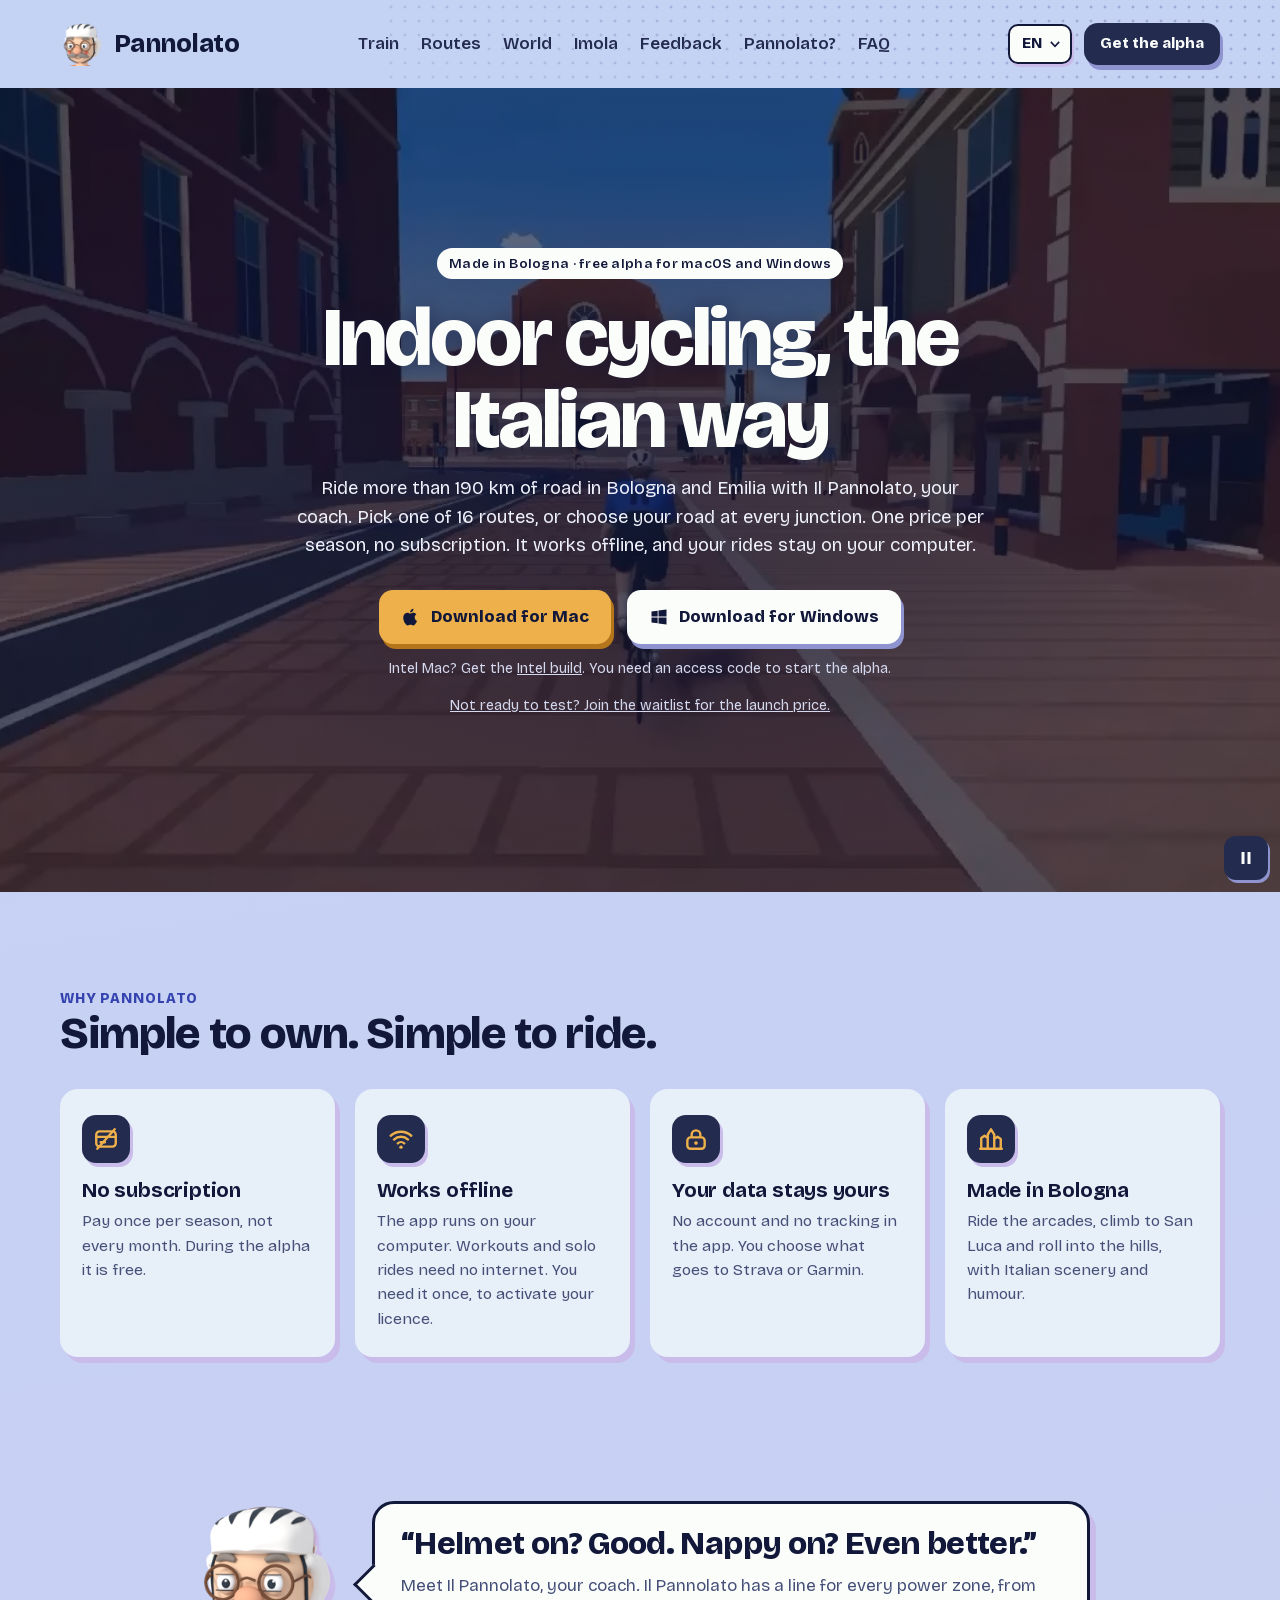
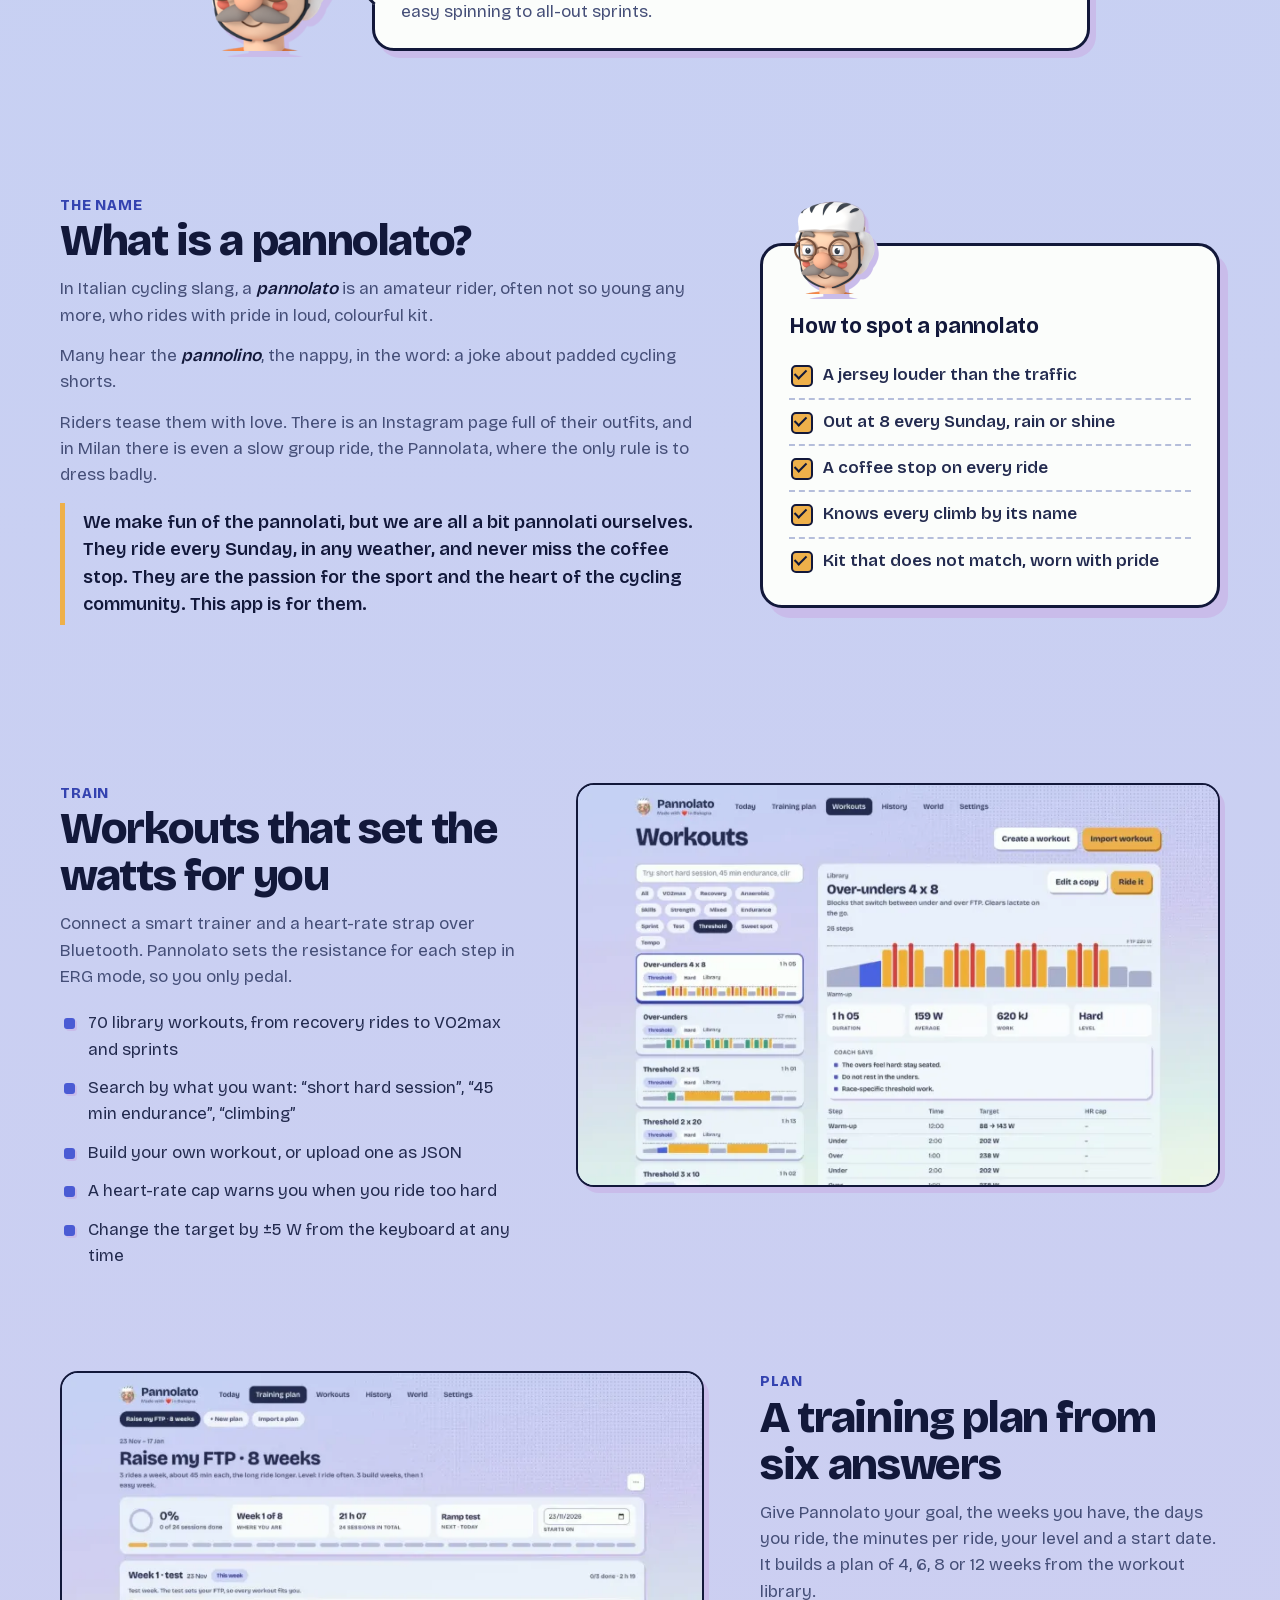
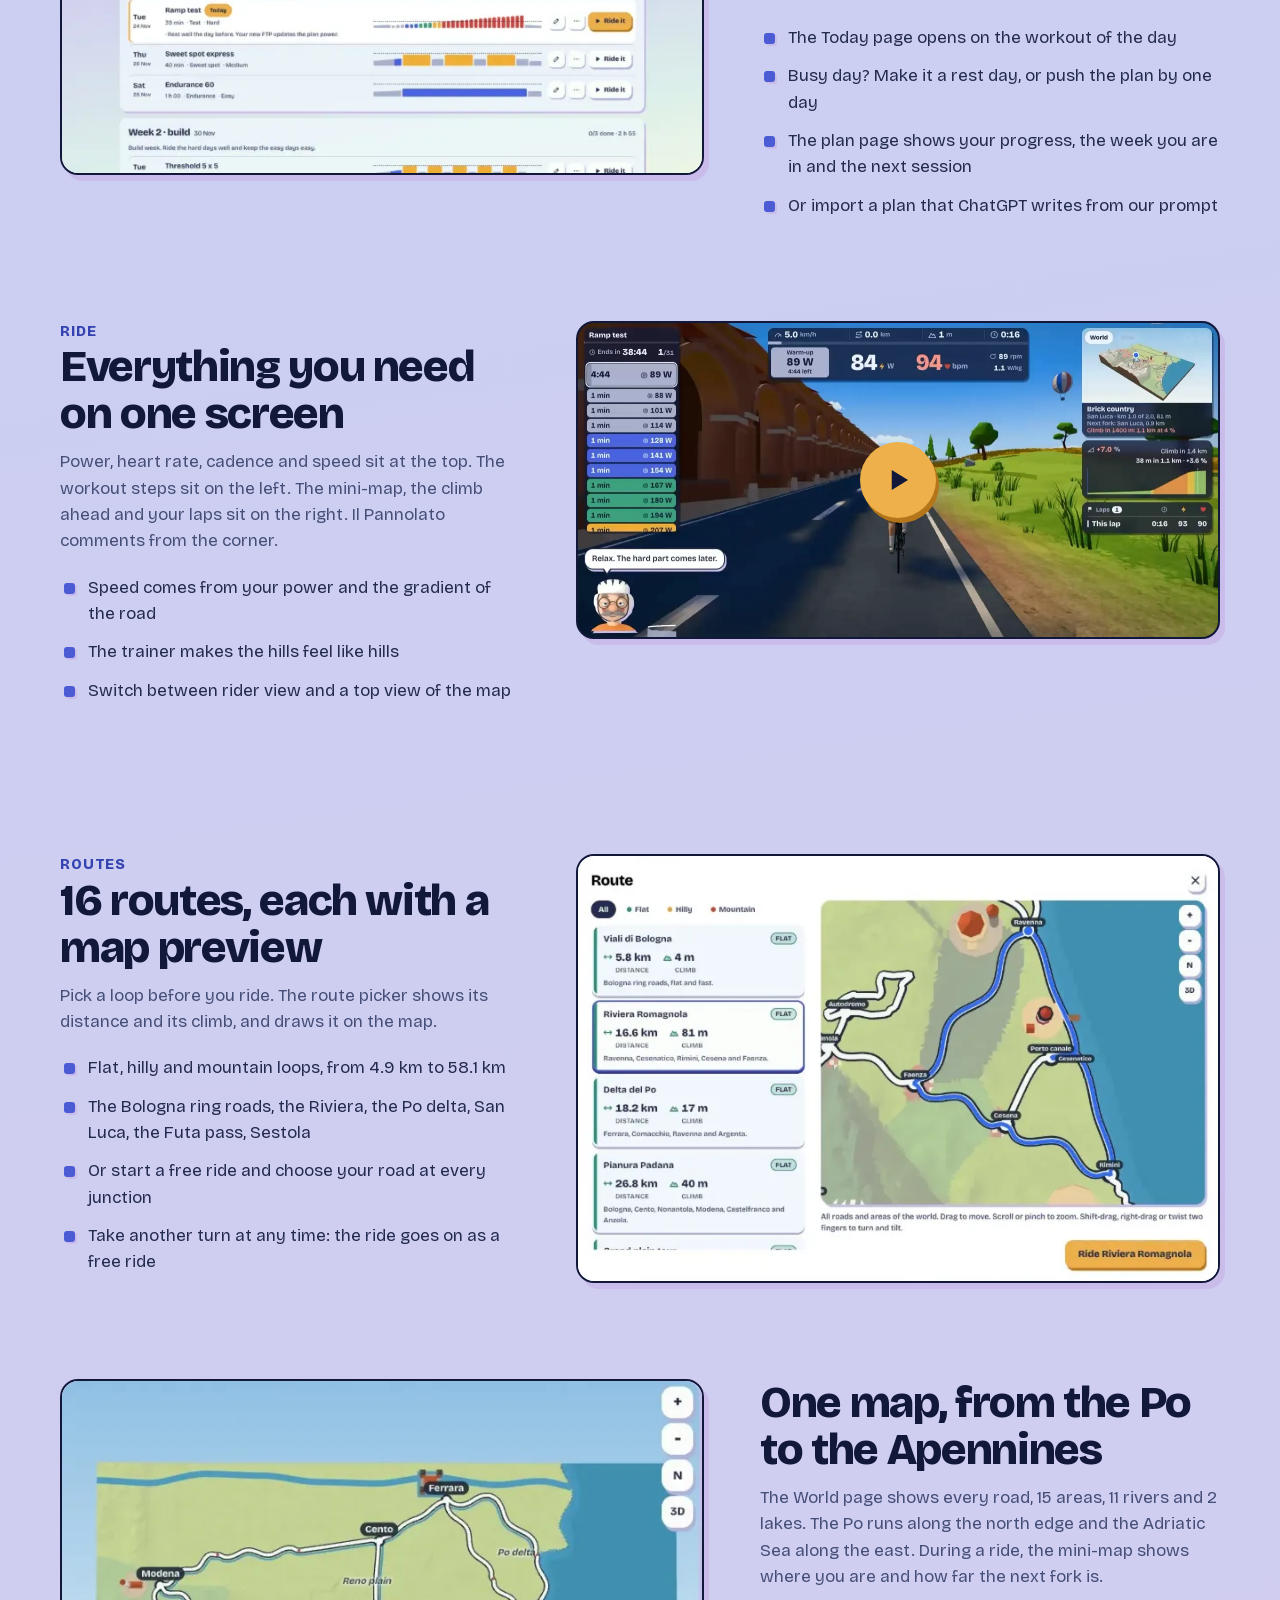
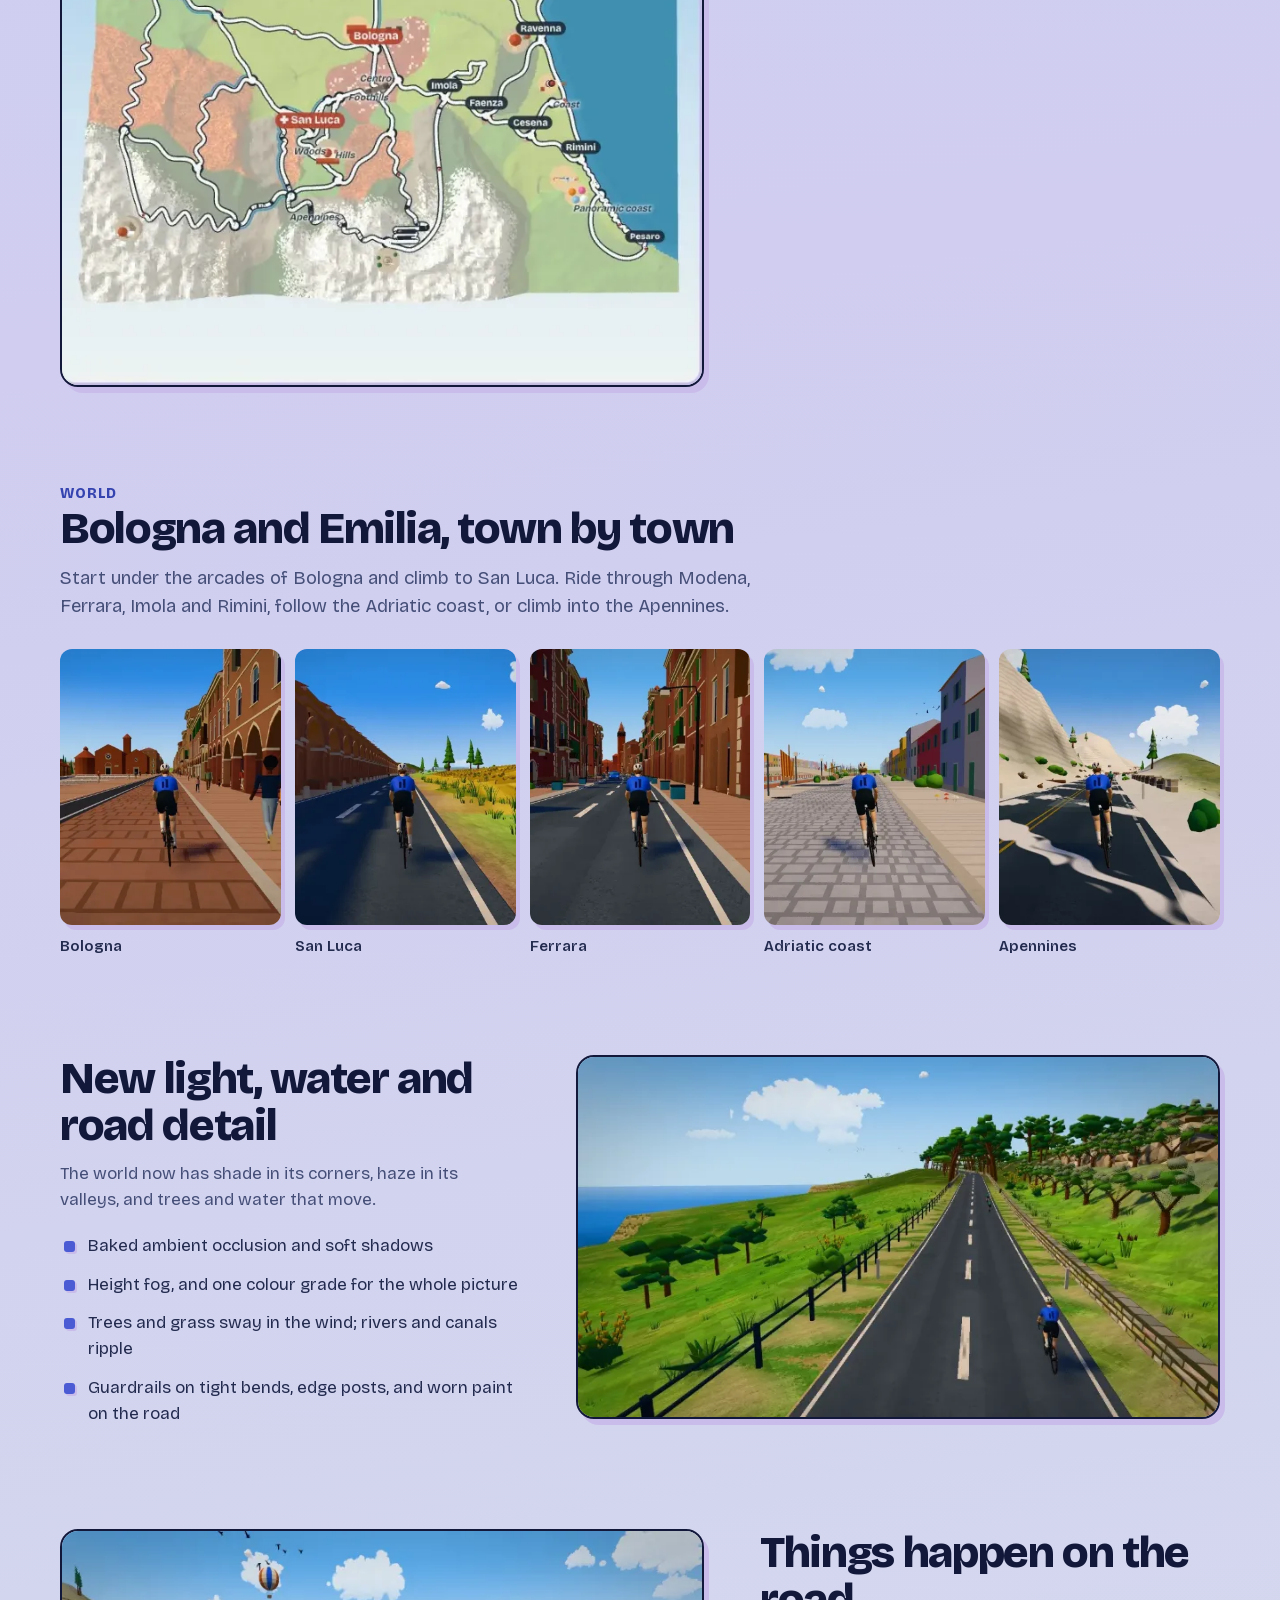
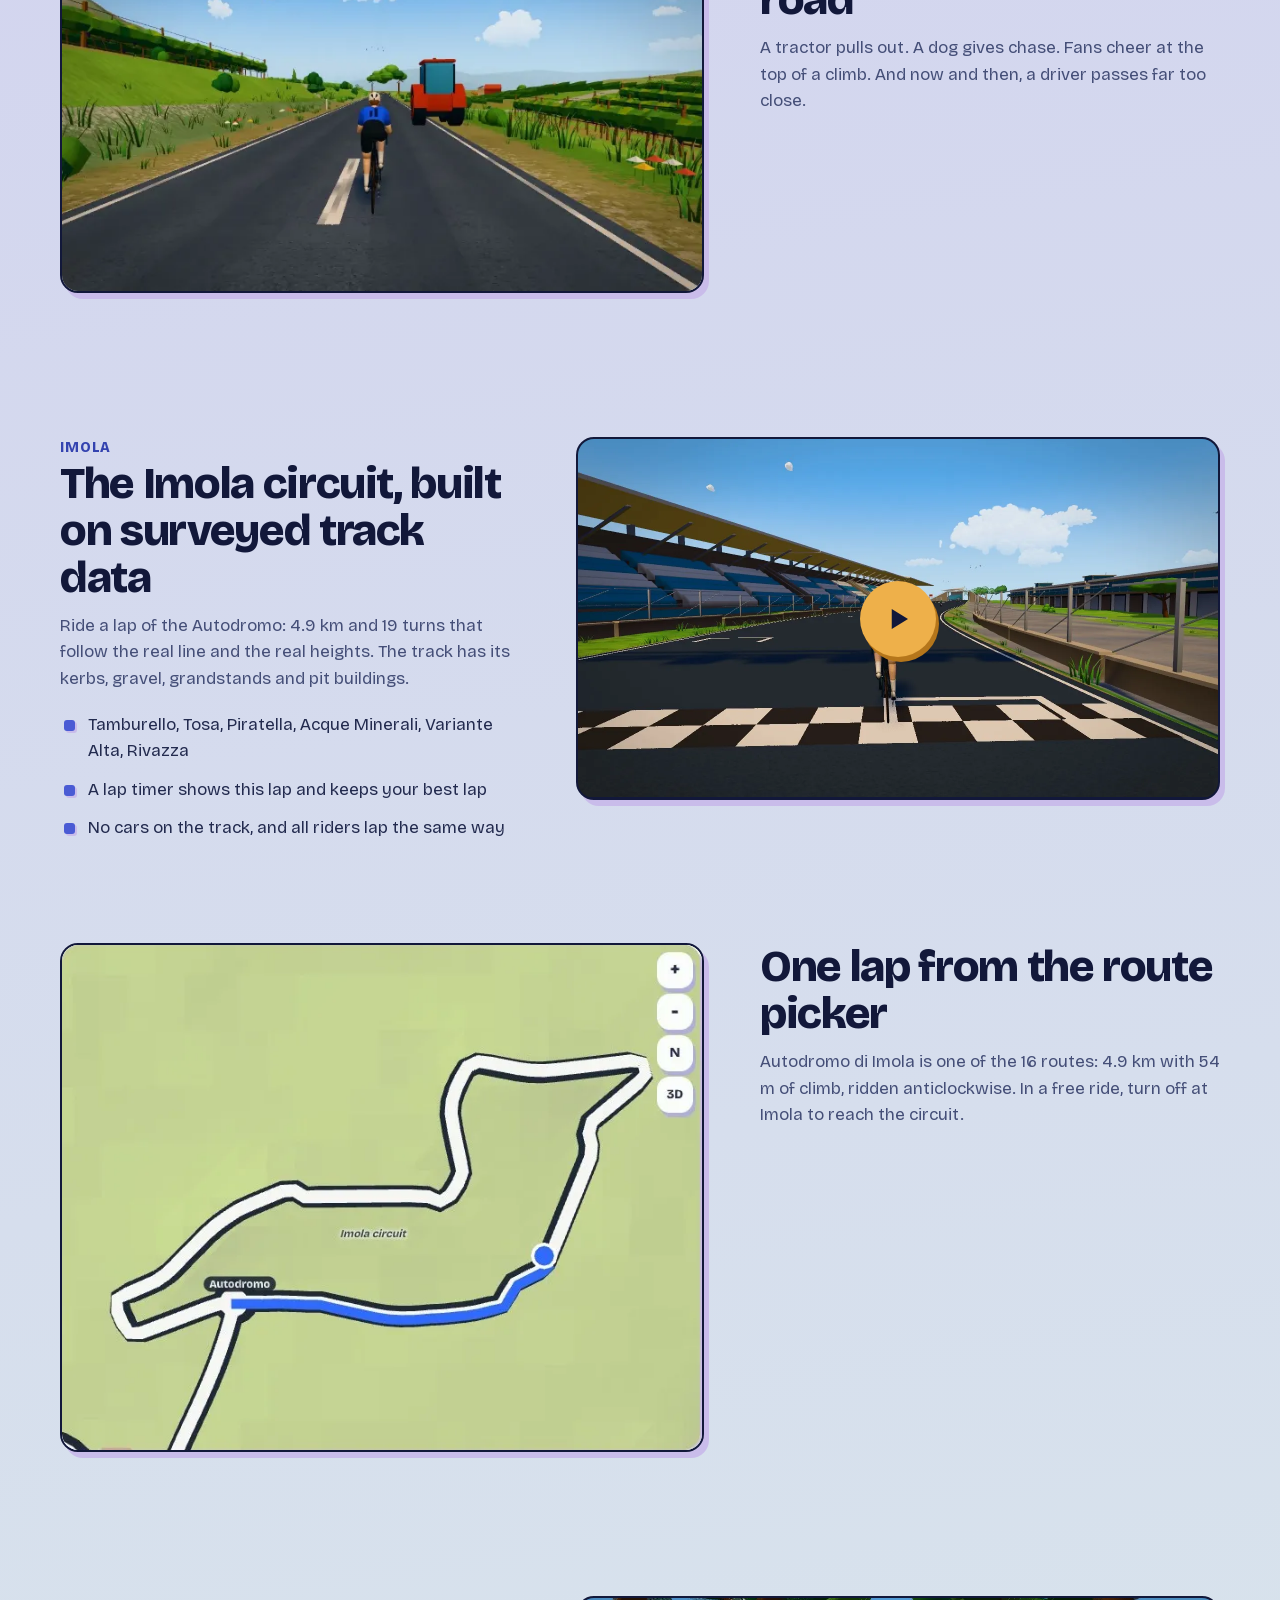
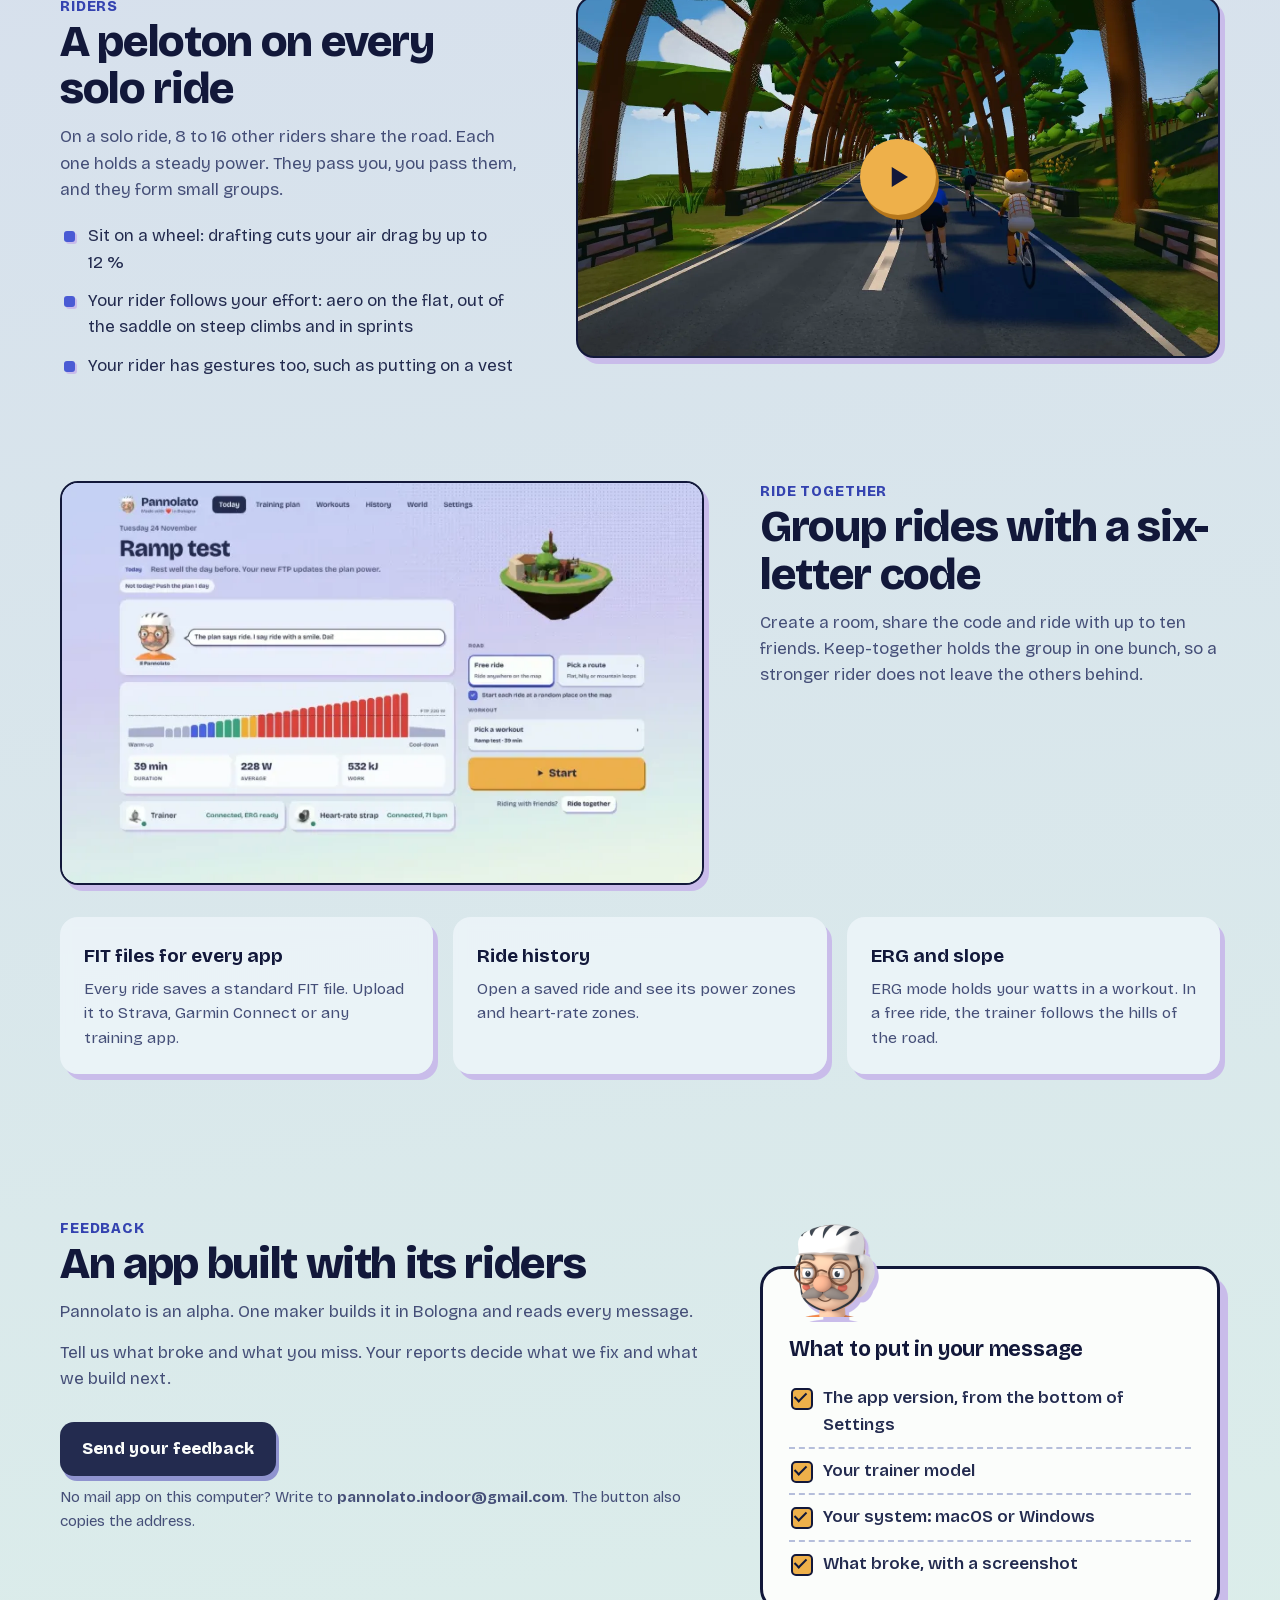
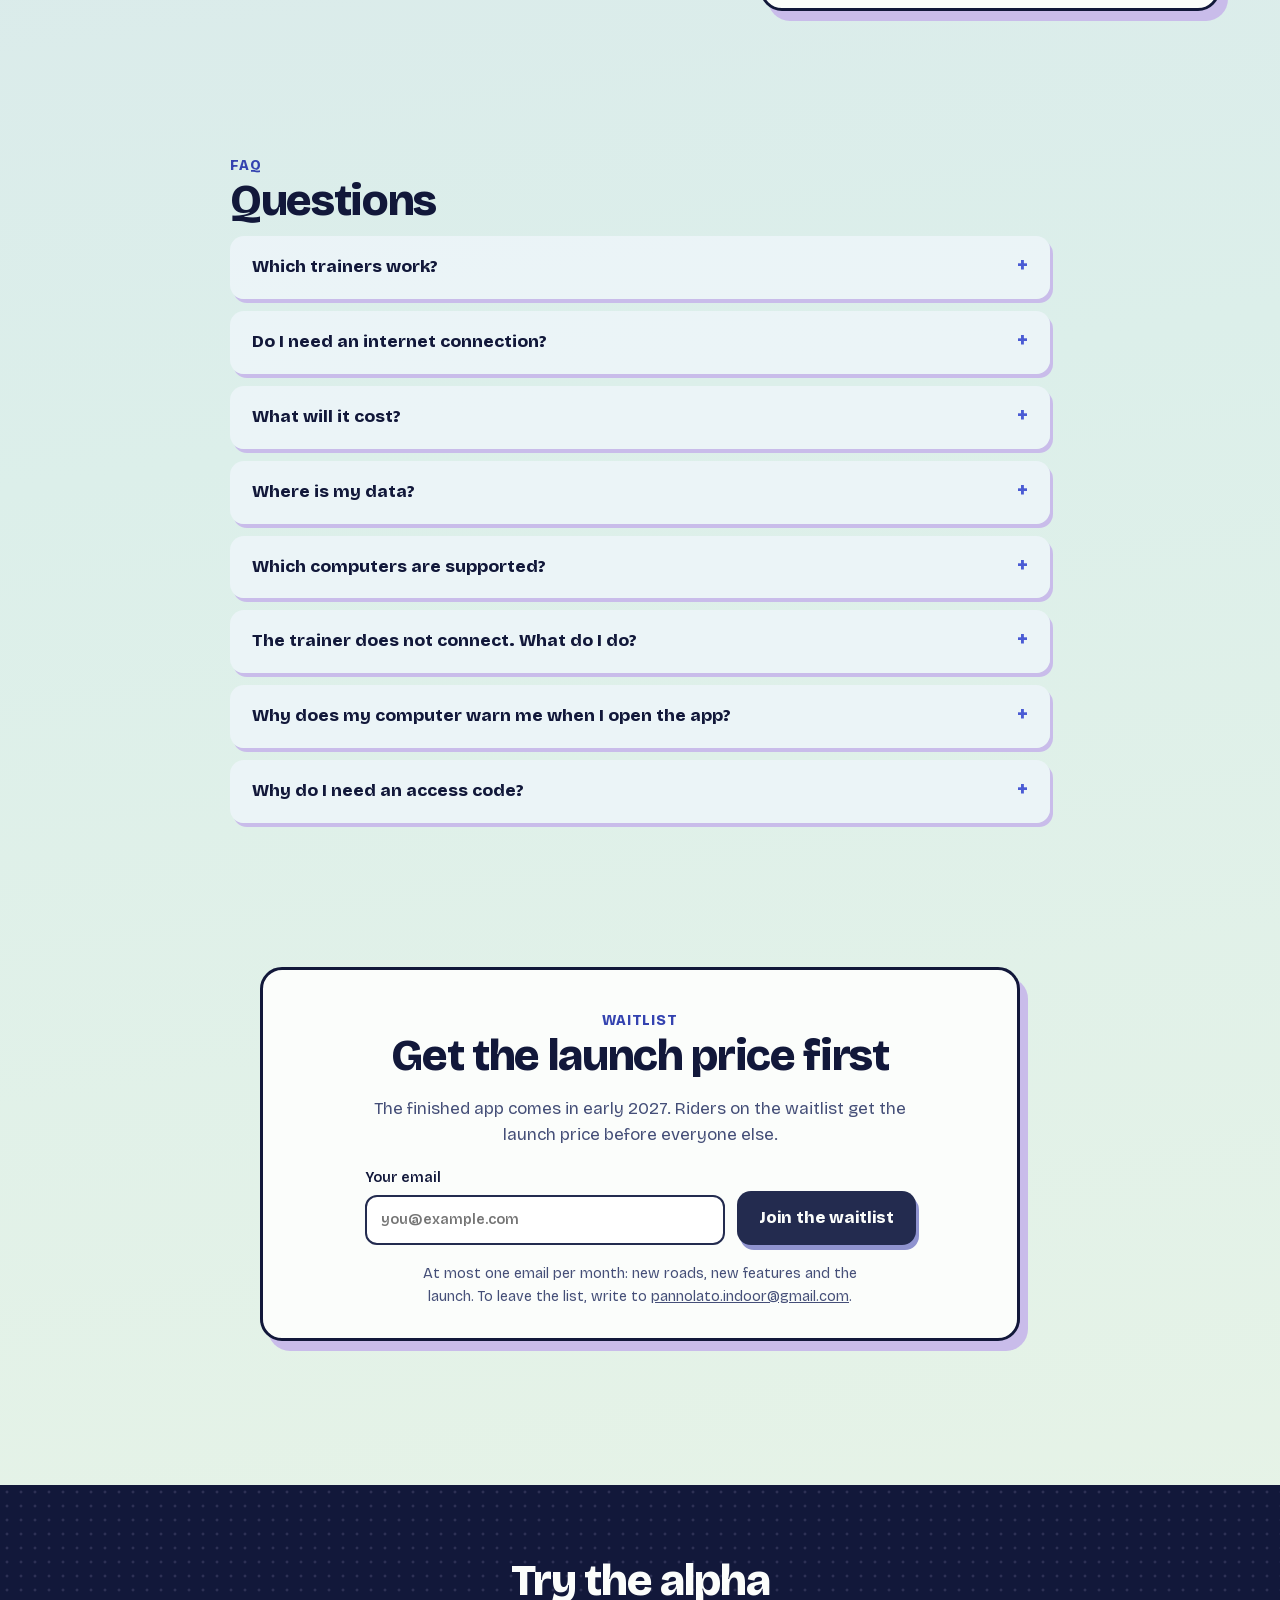
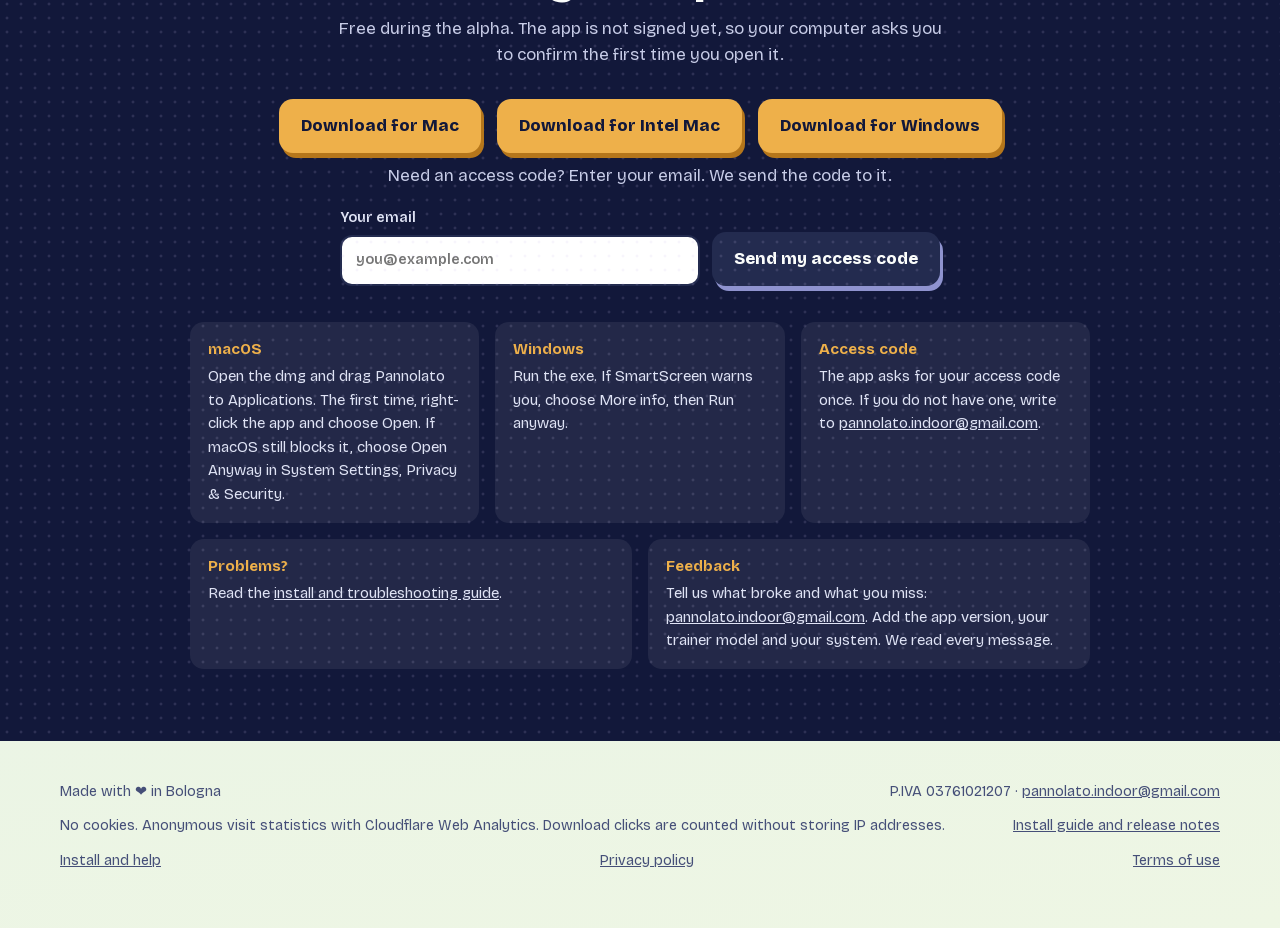
==== commit 4f2b2bff: "Website: waitlist section with the launch price promise and count; feedback button copies the addres" ====
--- a/index.html
+++ b/index.html
@@ -71,6 +71,12 @@
   .access-form input[type="email"] { padding: 12px 14px; font: inherit; border: 2px solid var(--ink); border-radius: 12px; }
   .access-form .hp { position: absolute; left: -9999px; }
   #access-msg:empty, #wait-msg:empty { display: none; }
+  .fb-note { font-size: 0.95rem; margin-top: 4px; }
+  .wl { max-width: 760px; margin-inline: auto; text-align: center; background: var(--white); border: 3px solid var(--ink-dark); border-radius: 22px; padding: 40px 28px 30px; box-shadow: 8px 10px 0 var(--print); }
+  .wl > p { color: var(--grey); max-width: 52ch; margin-inline: auto; }
+  .wl .wl-count { color: var(--ink-dark); margin-top: 0; }
+  .wl .wl-small { font-size: 0.9rem; margin-bottom: 0; }
+  #fb-msg { font-weight: 700; color: var(--ink-dark); }
   .btn:hover { transform: translate(1px, 2px); }
   .btn:active { transform: translate(2px, 4px); box-shadow: 1px 1px 0 var(--mustard-dark); }
   .btn.dark:active { box-shadow: 1px 1px 0 #8f93cf; }
@@ -148,6 +154,7 @@
   .m-enter [data-enter] > :nth-child(n+5) { animation-delay: 0.16s; }
   .field { display: flex; flex-direction: column; gap: 6px; flex: 1 1 240px; max-width: 360px; text-align: left; font-weight: 600; font-size: 0.9rem; color: #dfe3f5; }
   .field input { width: 100%; }
+  .wl .field { color: var(--ink-dark); }
 
   /* Easter egg: click the logo three times. A reckless driver passes. */
   #egg { position: fixed; left: 0; bottom: 18px; z-index: 50; pointer-events: none; display: none; width: 190px; transform: translateX(-220px); }
@@ -347,6 +354,7 @@
         </a>
       </div>
       <p class="note" data-i18n>Intel Mac? Get the <a href="https://pannolato-relay.pannolato.workers.dev/dl/macintel">Intel build</a>. You need an access code to start the alpha.</p>
+        <p class="note"><a href="#waitlist" data-i18n>Not ready to test? Join the waitlist for the launch price.</a></p>
       </div>
       <button class="pause" type="button" aria-pressed="true" aria-label="Play the video"><svg class="stop" viewBox="0 0 24 24" fill="currentColor" aria-hidden="true"><path d="M6 4h4v16H6zM14 4h4v16h-4z"/></svg><svg class="play" viewBox="0 0 24 24" fill="currentColor" aria-hidden="true"><path d="M7 4l13 8-13 8z"/></svg></button>
     </div>
@@ -578,7 +586,8 @@
         <h2 data-i18n>An app built with its riders</h2>
         <p data-i18n>Pannolato is an alpha. One maker builds it in Bologna and reads every message.</p>
         <p data-i18n>Tell us what broke and what you miss. Your reports decide what we fix and what we build next.</p>
-        <div class="ctas" style="justify-content:flex-start"><a class="btn dark" href="mailto:pannolato.indoor@gmail.com?subject=Pannolato%20feedback" data-i18n>Send your feedback</a></div>
+        <div class="ctas" style="justify-content:flex-start"><a class="btn dark" id="fb-btn" href="mailto:pannolato.indoor@gmail.com?subject=Pannolato%20feedback" data-i18n>Send your feedback</a></div>
+        <p class="fb-note"><span data-i18n>No mail app on this computer? Write to <b>pannolato.indoor@gmail.com</b>. The button also copies the address.</span> <span id="fb-msg" role="status"></span></p>
       </div>
       <div class="guide">
         <img src="media/logo.png" alt="" width="96" height="96" loading="lazy">
@@ -605,6 +614,24 @@
       <details><summary data-i18n>The trainer does not connect. What do I do?</summary><p data-i18n>Wake the trainer and close other apps that use it, such as Zwift or a phone. Check that Bluetooth is on. <a href="help.html#trainer">See all the steps</a>.</p></details>
       <details><summary data-i18n>Why does my computer warn me when I open the app?</summary><p data-i18n>The alpha installers are not signed yet, so macOS and Windows show a warning the first time. On macOS, open the app once, then open System Settings, Privacy &amp; Security, and choose Open Anyway. On Windows, choose More info, then Run anyway. You do this once. Download the app only from this page. <a href="help.html#install">See all the steps</a>.</p></details>
       <details><summary data-i18n>Why do I need an access code?</summary><p data-i18n>The alpha is for a small group of testers. Enter your email in the <a href="#download">Try the alpha</a> section. We send the code to it. The app asks for the code once.</p></details>
+    </div>
+  </section>
+
+  <section id="waitlist">
+    <div class="wrap">
+      <div class="wl">
+        <div class="kicker" data-i18n>Waitlist</div>
+        <h2 data-i18n>Get the launch price first</h2>
+        <p data-i18n>The finished app comes in early 2027. Riders on the waitlist get the launch price before everyone else.</p>
+        <form class="access-form" id="wait-form" method="post">
+          <label class="field"><span data-i18n>Your email</span><input type="email" name="email" required autocomplete="email" placeholder="you@example.com"></label>
+          <input type="text" name="website" tabindex="-1" autocomplete="off" aria-hidden="true" class="hp">
+          <button class="btn dark" type="submit" data-i18n>Join the waitlist</button>
+          <p id="wait-msg" role="status"></p>
+        </form>
+        <p class="wl-count" id="wait-count" hidden><b id="wait-n"></b> <span data-i18n>riders are on the list.</span></p>
+        <p class="wl-small" data-i18n>At most one email per month: new roads, new features and the launch. To leave the list, write to <a href="mailto:pannolato.indoor@gmail.com">pannolato.indoor@gmail.com</a>.</p>
+      </div>
     </div>
   </section>
 
@@ -625,13 +652,6 @@
           <button class="btn dark" type="submit" data-i18n>Send my access code</button>
           <p id="access-msg" role="status"></p>
         </form>
-        <p data-i18n>No time to test now? Join the waitlist. We send you one email when the finished app is ready.</p>
-        <form class="access-form" id="wait-form" method="post">
-          <label class="field"><span data-i18n>Your email</span><input type="email" name="email" required autocomplete="email" placeholder="you@example.com"></label>
-          <input type="text" name="website" tabindex="-1" autocomplete="off" aria-hidden="true" class="hp">
-          <button class="btn dark" type="submit" data-i18n>Join the waitlist</button>
-          <p id="wait-msg" role="status"></p>
-        </form>
         <div class="steps">
           <div data-i18n><b>macOS</b>Open the dmg and drag Pannolato to Applications. The first time, right-click the app and choose Open. If macOS still blocks it, choose Open Anyway in System Settings, Privacy &amp; Security.</div>
           <div data-i18n><b>Windows</b>Run the exe. If SmartScreen warns you, choose More info, then Run anyway.</div>
@@ -944,9 +964,29 @@
 "it": "Scarica per Mac Intel",
 "es": "Descargar para Mac Intel"
 },
-"No time to test now? Join the waitlist. We send you one email when the finished app is ready.": {
-"it": "Non hai tempo di provarla adesso? Iscriviti alla lista d'attesa. Ti mandiamo una sola email quando l'app finita è pronta.",
-"es": "¿No tienes tiempo de probarla ahora? Apúntate a la lista de espera. Te enviamos un solo correo cuando la app final esté lista."
+"Waitlist": {
+"it": "Lista d'attesa",
+"es": "Lista de espera"
+},
+"Get the launch price first": {
+"it": "Il prezzo di lancio, prima degli altri",
+"es": "El precio de lanzamiento, antes que nadie"
+},
+"The finished app comes in early 2027. Riders on the waitlist get the launch price before everyone else.": {
+"it": "L'app finita arriva all'inizio del 2027. Chi è in lista d'attesa riceve il prezzo di lancio prima di tutti gli altri.",
+"es": "La app final llega a principios de 2027. Quien está en la lista de espera recibe el precio de lanzamiento antes que nadie."
+},
+"At most one email per month: new roads, new features and the launch. To leave the list, write to <a href=\"mailto:pannolato.indoor@gmail.com\">pannolato.indoor@gmail.com</a>.": {
+"it": "Al massimo una email al mese: nuove strade, nuove funzioni e il lancio. Per uscire dalla lista scrivi a <a href=\"mailto:pannolato.indoor@gmail.com\">pannolato.indoor@gmail.com</a>.",
+"es": "Como máximo un correo al mes: nuevas carreteras, nuevas funciones y el lanzamiento. Para salir de la lista escribe a <a href=\"mailto:pannolato.indoor@gmail.com\">pannolato.indoor@gmail.com</a>."
+},
+"riders are on the list.": {
+"it": "ciclisti sono in lista.",
+"es": "ciclistas están en la lista."
+},
+"Not ready to test? Join the waitlist for the launch price.": {
+"it": "Non vuoi provare l'alpha? Iscriviti alla lista d'attesa per il prezzo di lancio.",
+"es": "¿No quieres probar la alpha? Apúntate a la lista de espera para el precio de lanzamiento."
 },
 "Join the waitlist": {
 "it": "Iscrivimi alla lista d'attesa",
@@ -1181,6 +1221,10 @@
 "Tell us what broke and what you miss. Your reports decide what we fix and what we build next.": {
 "it": "Dicci cosa non funziona e cosa ti manca. Le tue segnalazioni decidono cosa sistemiamo e cosa costruiamo dopo.",
 "es": "Dinos qué falla y qué echas de menos. Tus avisos deciden qué arreglamos y qué construimos después."
+},
+"No mail app on this computer? Write to <b>pannolato.indoor@gmail.com</b>. The button also copies the address.": {
+"it": "Nessuna app di posta su questo computer? Scrivi a <b>pannolato.indoor@gmail.com</b>. Il pulsante copia anche l'indirizzo.",
+"es": "¿No hay app de correo en este ordenador? Escribe a <b>pannolato.indoor@gmail.com</b>. El botón también copia la dirección."
 },
 "Send your feedback": {
 "it": "Invia il tuo feedback",
@@ -1310,6 +1354,25 @@
     msg.textContent = "Could not send. Write to pannolato.indoor@gmail.com.";
   }
 });
+// A mailto link does nothing on a computer with no mail app: the button also copies the address and says so.
+document.getElementById("fb-btn").addEventListener("click", () => {
+  const done = { en: "Address copied.", it: "Indirizzo copiato.", es: "Dirección copiada." };
+  // execCommand works in the click itself, with no permission question; the Clipboard API is the second try.
+  const t = Object.assign(document.createElement("textarea"), { value: "pannolato.indoor@gmail.com", readOnly: true });
+  t.style.cssText = "position:fixed;opacity:0";
+  document.body.append(t); t.select();
+  let ok = false;
+  try { ok = document.execCommand("copy"); } catch {}
+  t.remove();
+  const say = () => { document.getElementById("fb-msg").textContent = done[document.documentElement.lang] ?? done.en; };
+  if (ok) say(); else navigator.clipboard?.writeText(t.value).then(say, () => {});
+});
+// The count shows only from 50 riders: a small number does not help.
+fetch("https://pannolato-relay.pannolato.workers.dev/waitlist/count").then((r) => r.json()).then((j) => {
+  if (!(j.count >= 50)) return;
+  document.getElementById("wait-n").textContent = j.count;
+  document.getElementById("wait-count").hidden = false;
+}).catch(() => {});
 document.getElementById("wait-form").addEventListener("submit", async (e) => {
   e.preventDefault();
   const form = e.currentTarget, msg = document.getElementById("wait-msg");
@@ -1319,7 +1382,7 @@
     body.set("lang", document.documentElement.lang);
     const r = await fetch("https://pannolato-relay.pannolato.workers.dev/waitlist", { method: "POST", body });
     if (!r.ok) throw new Error(String(r.status));
-    msg.textContent = "You are on the list. We write to you once, when the app is ready.";
+    msg.textContent = "You are on the list. We write to you when the launch price opens.";
     form.reset();
   } catch {
     msg.textContent = "Could not send. Write to pannolato.indoor@gmail.com.";
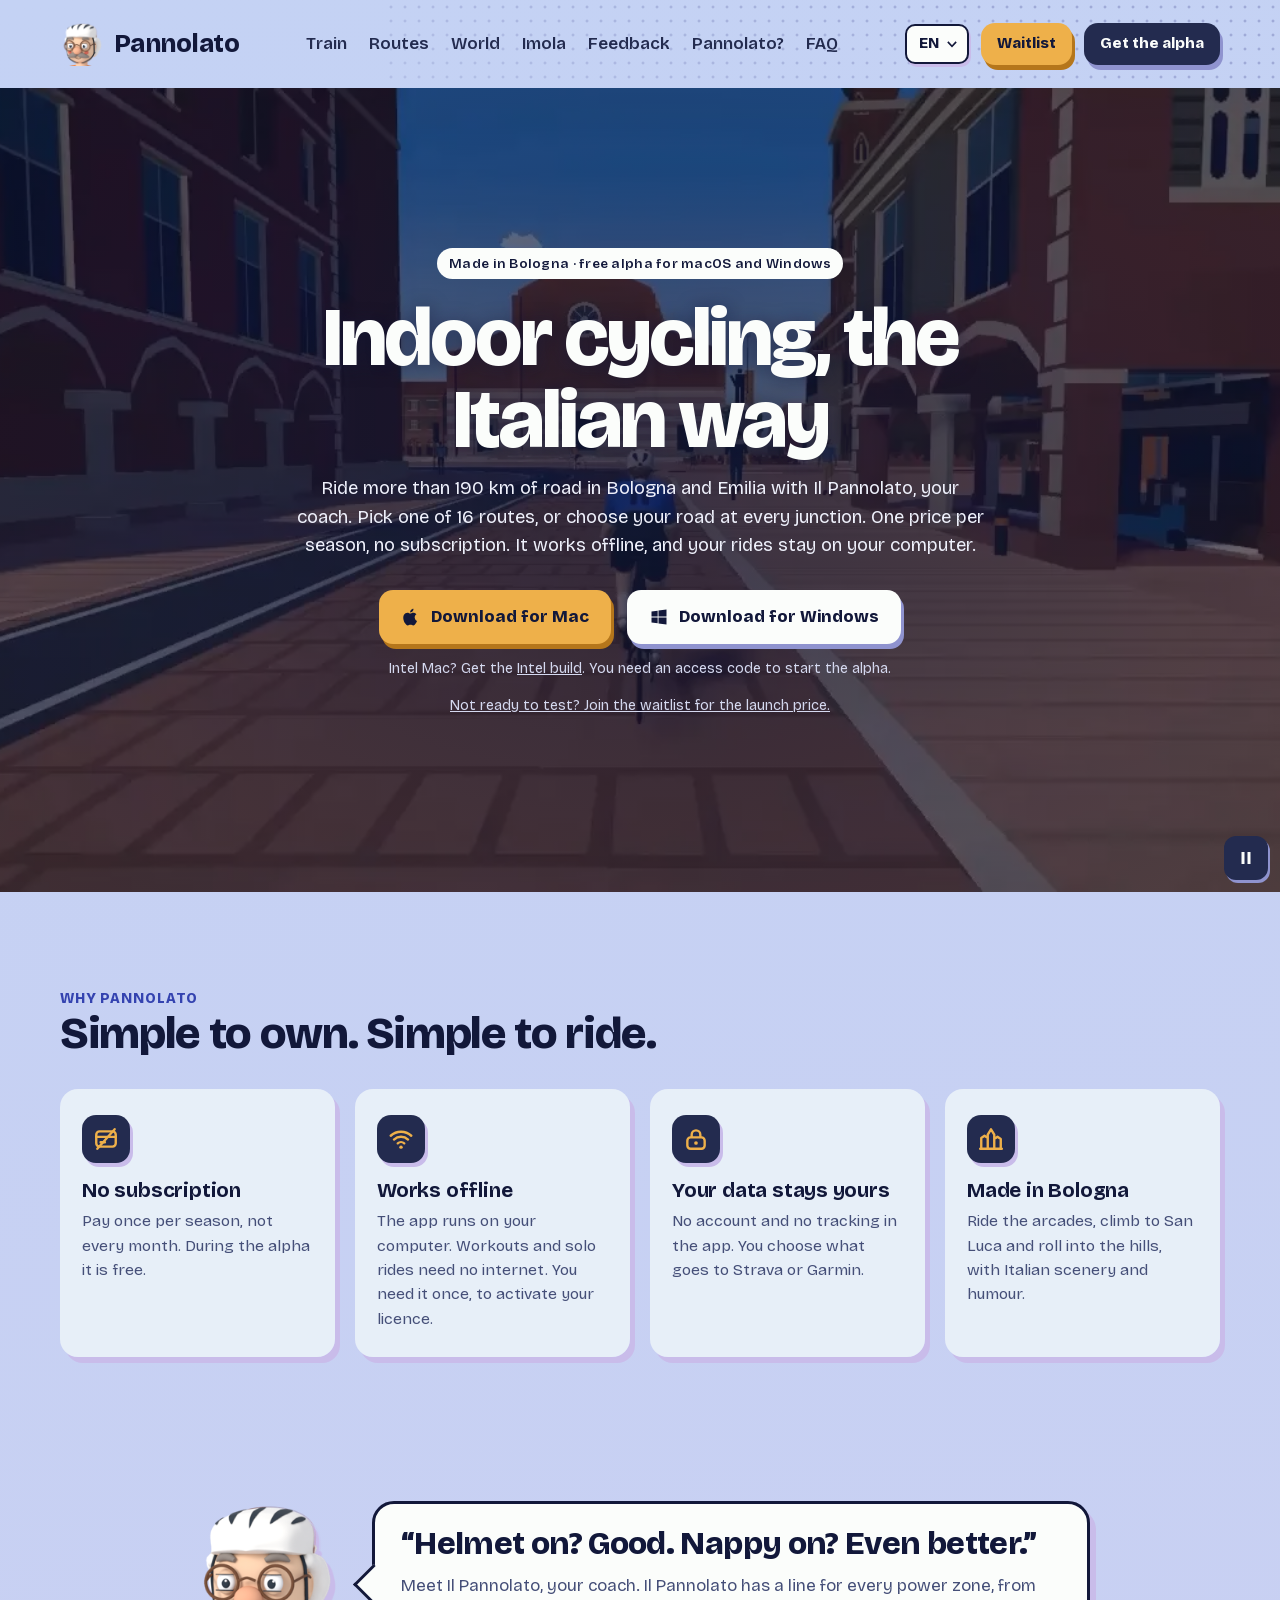
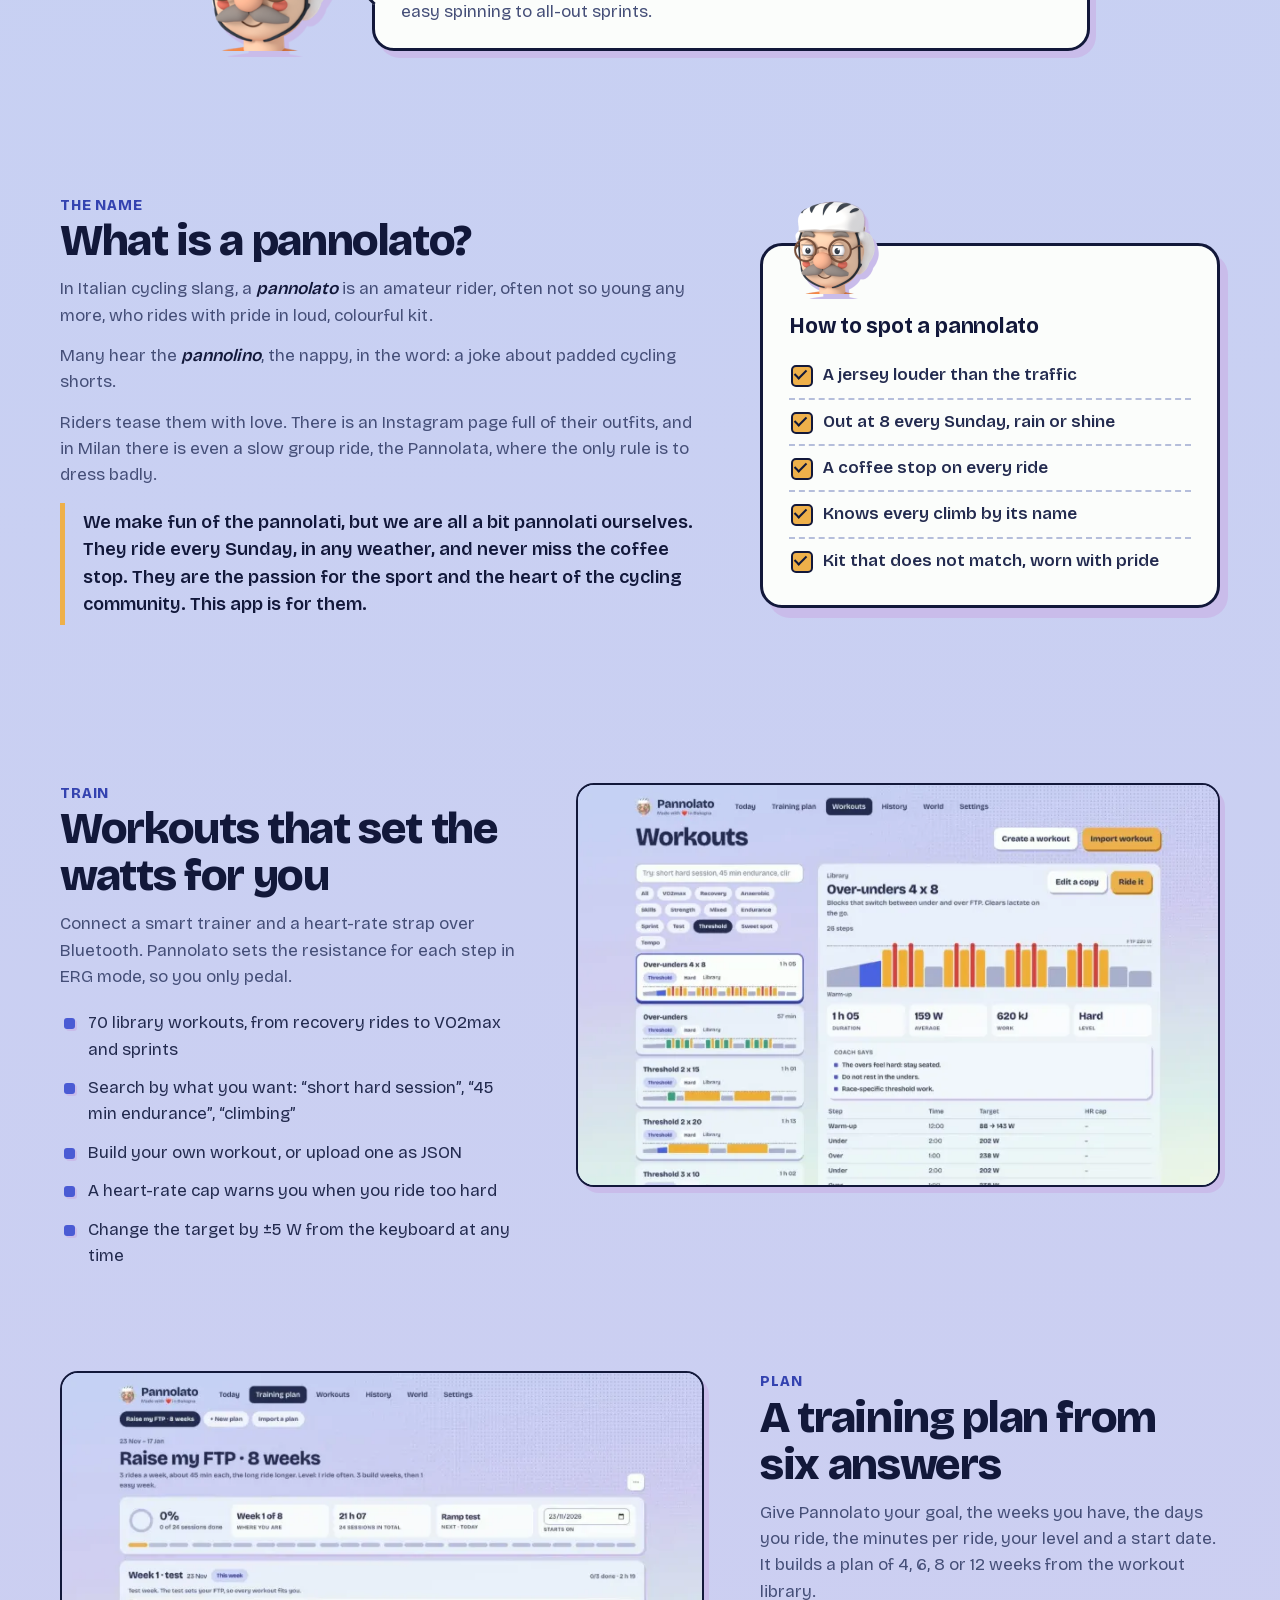
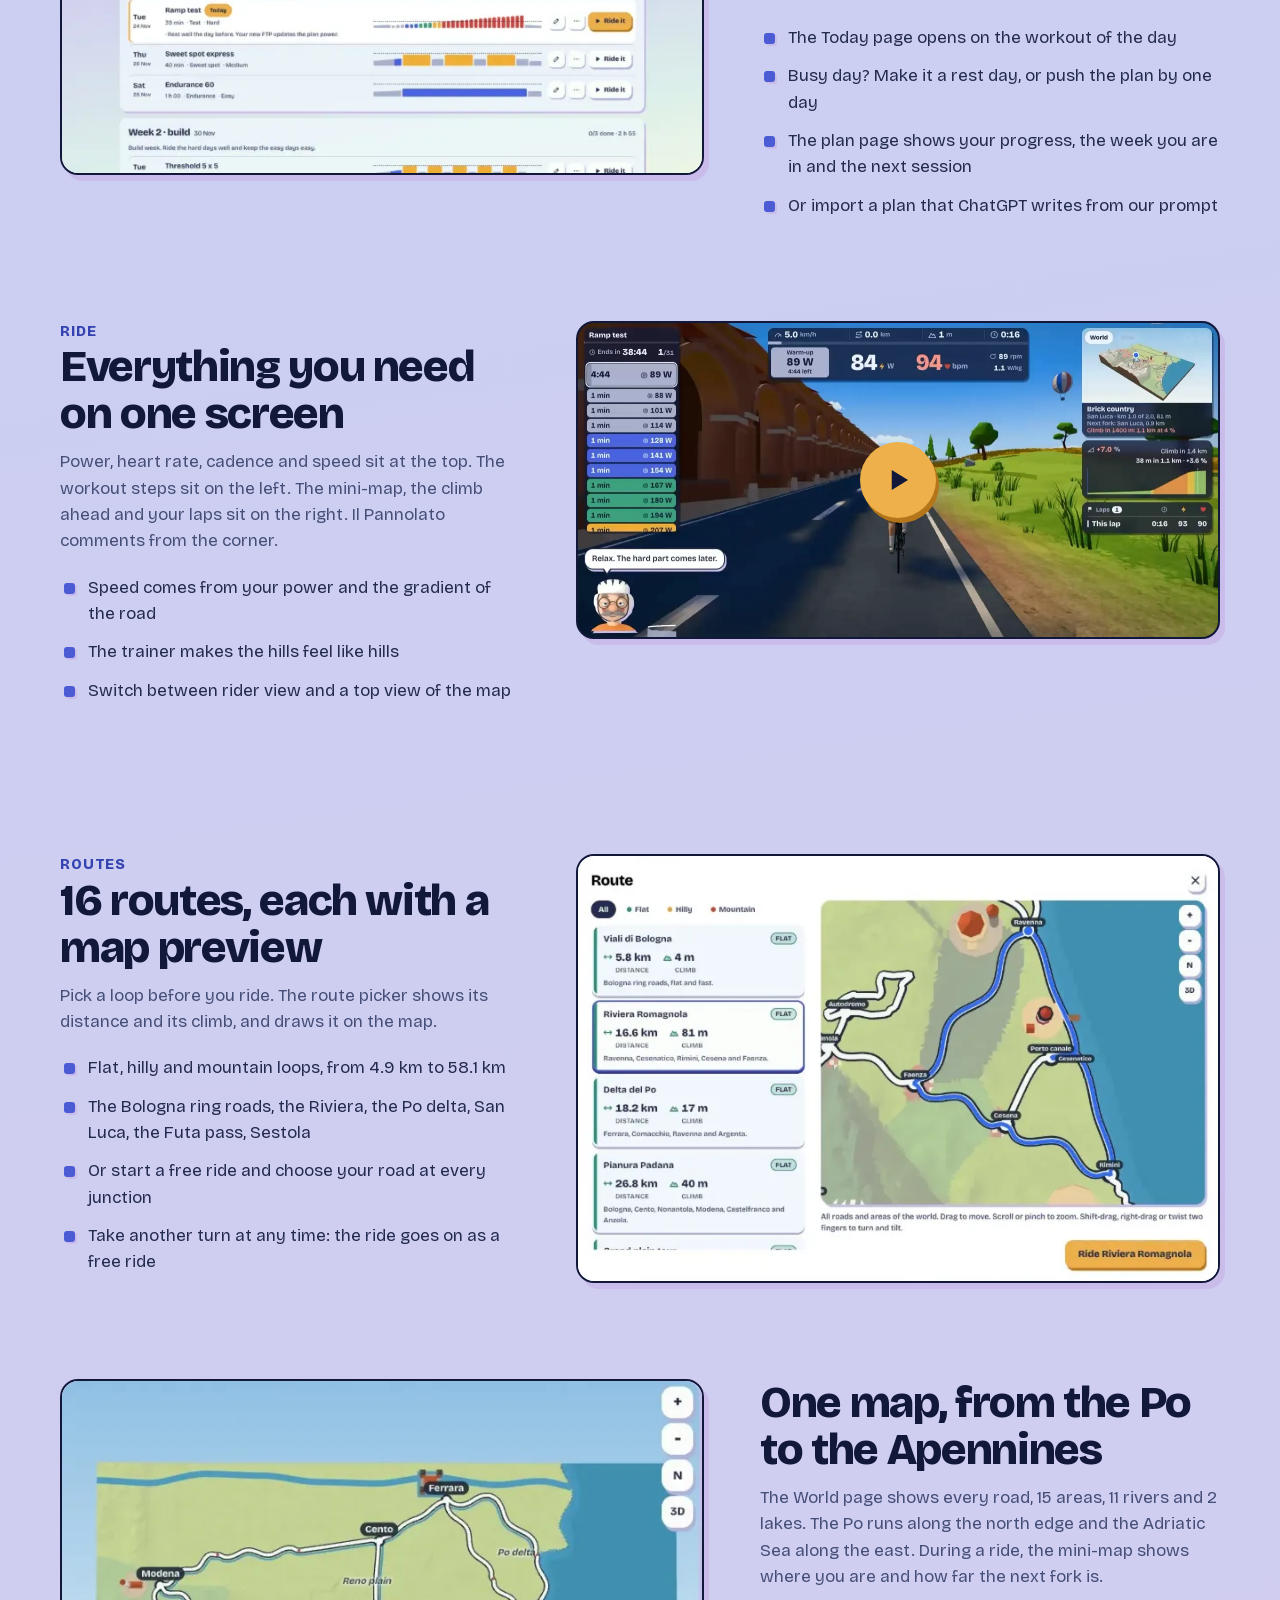
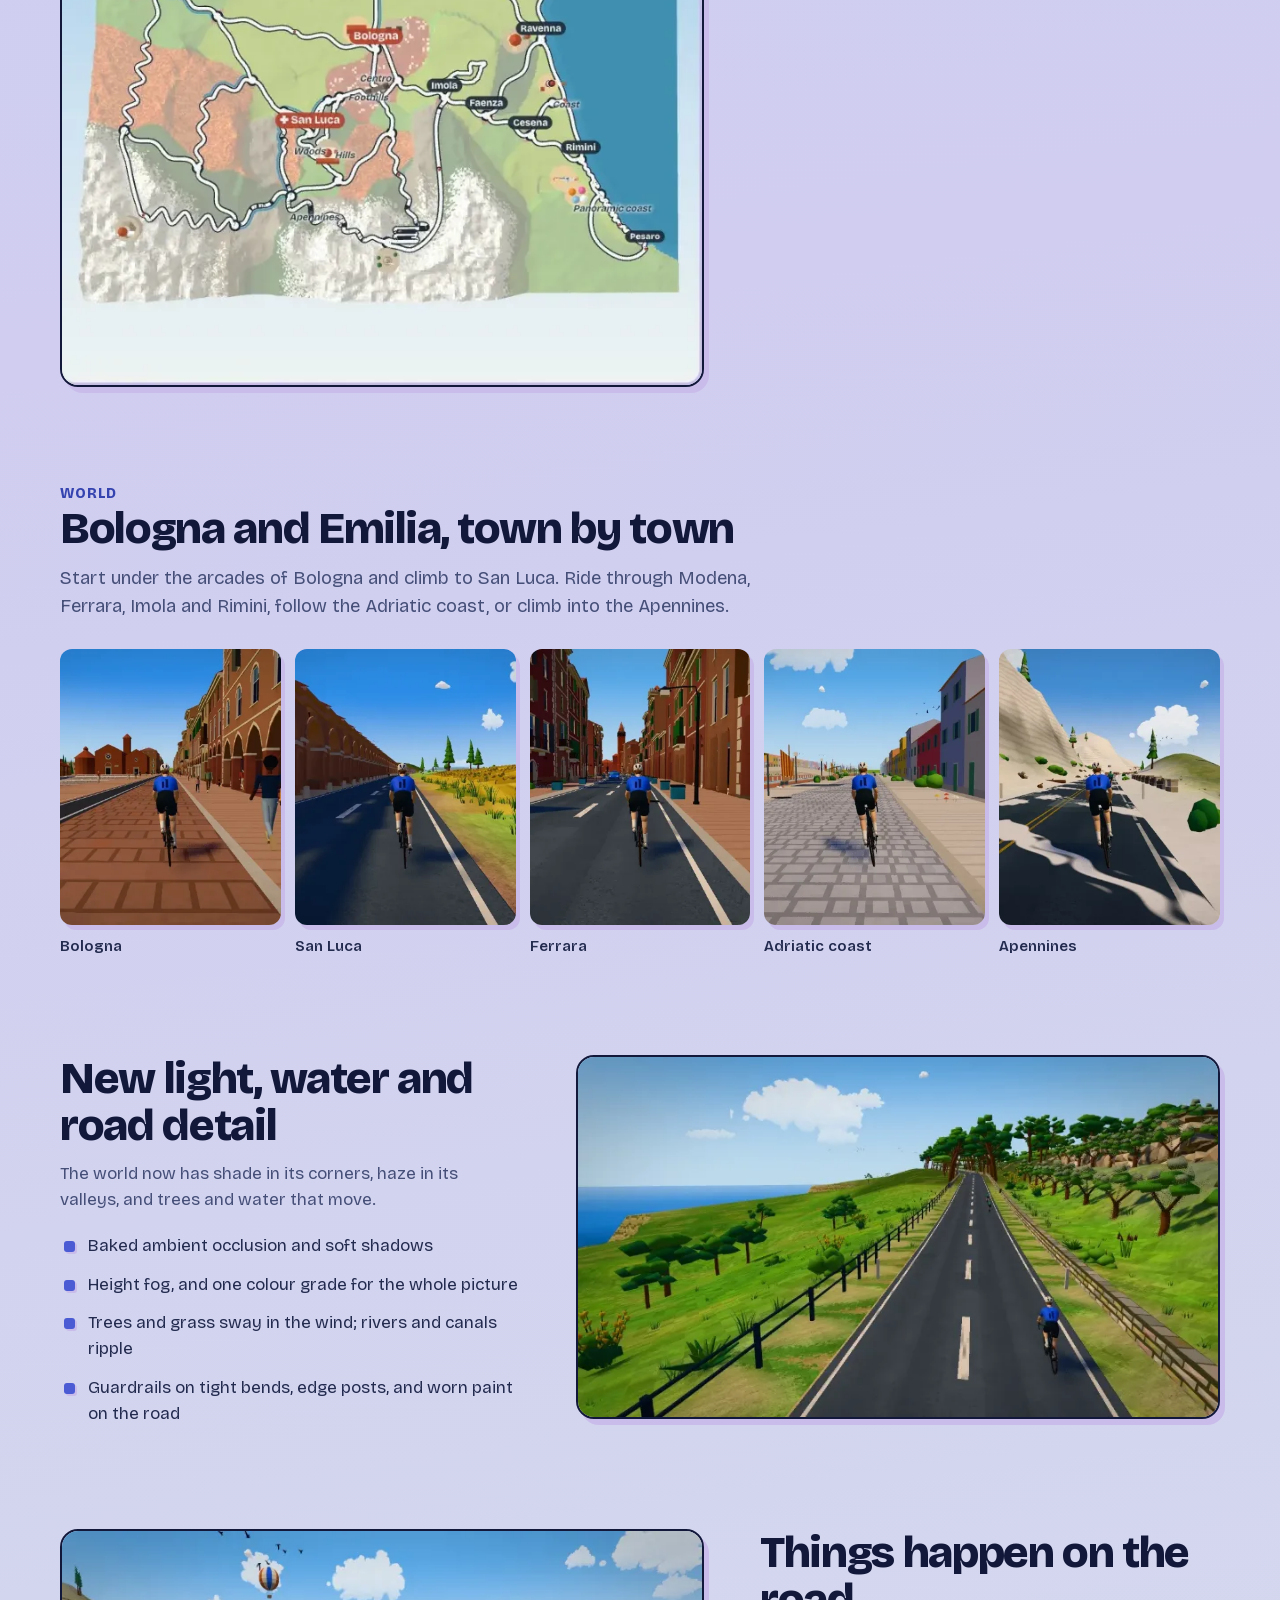
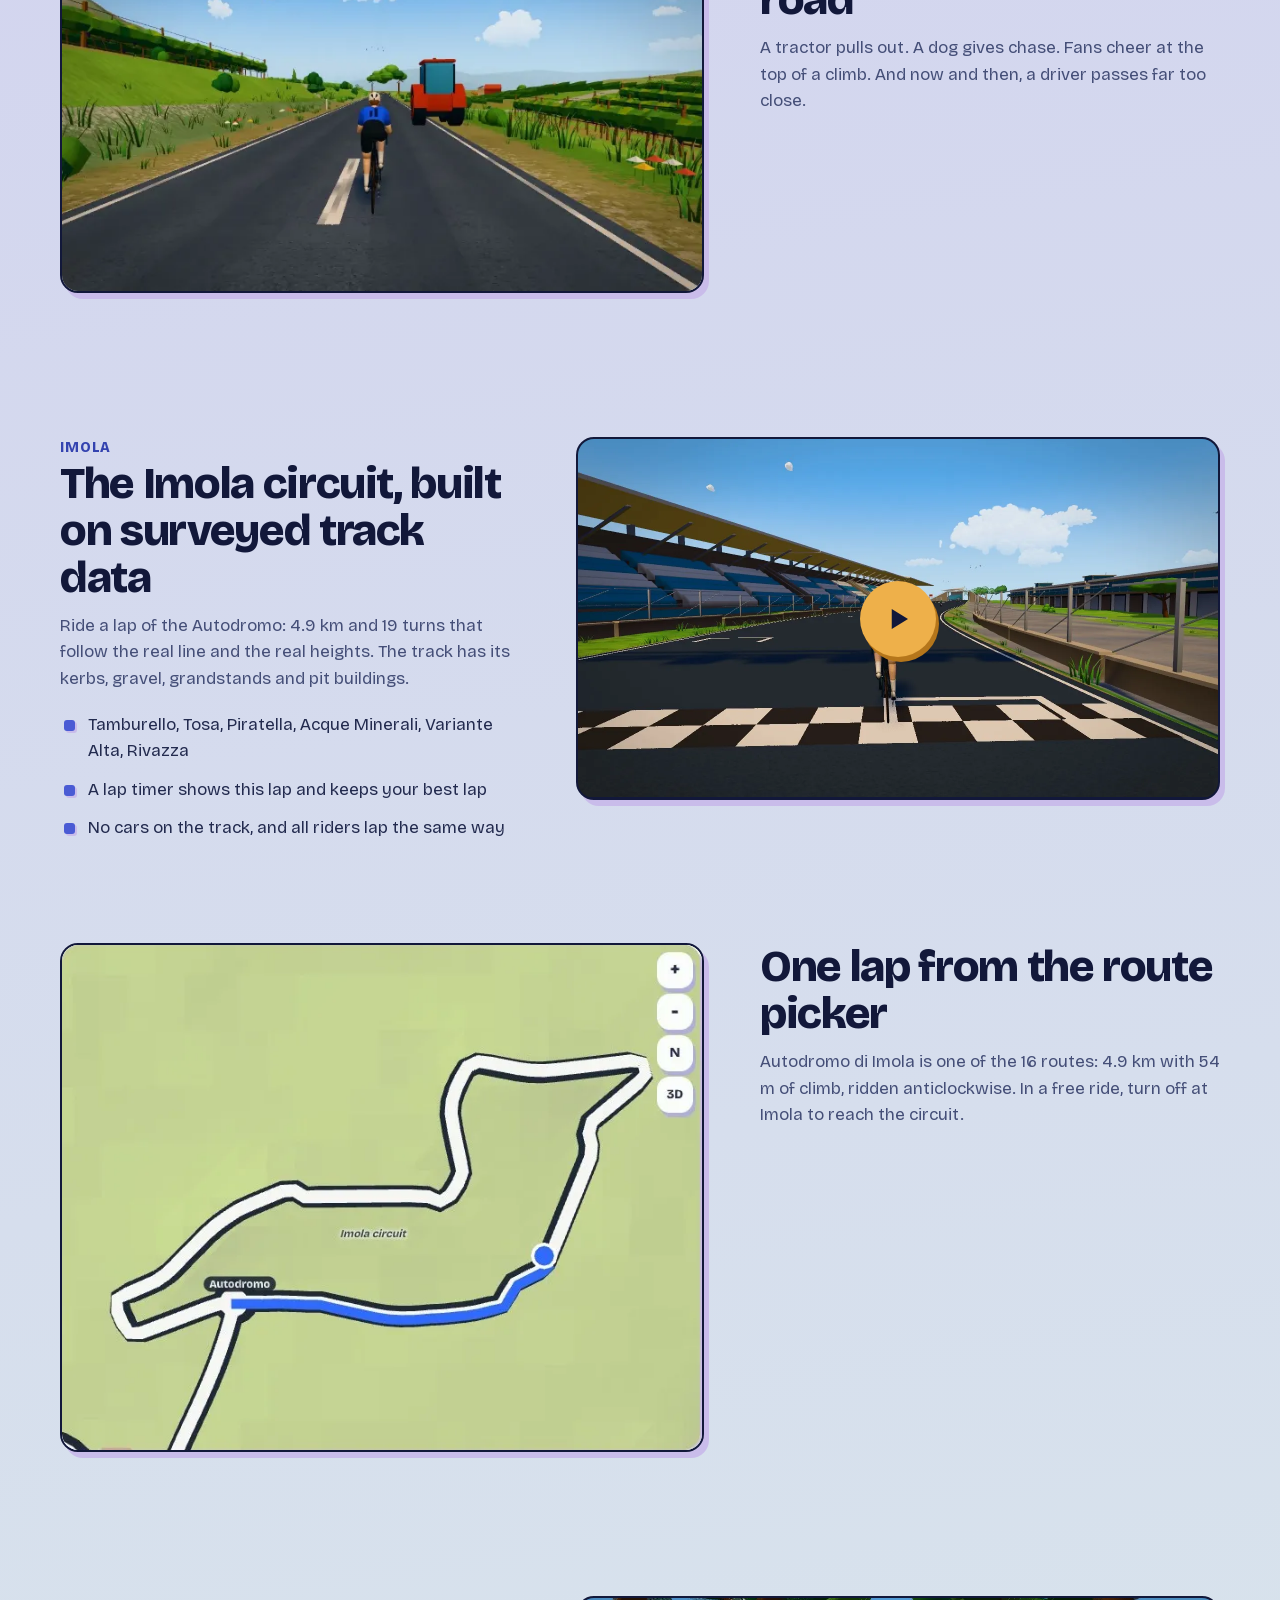
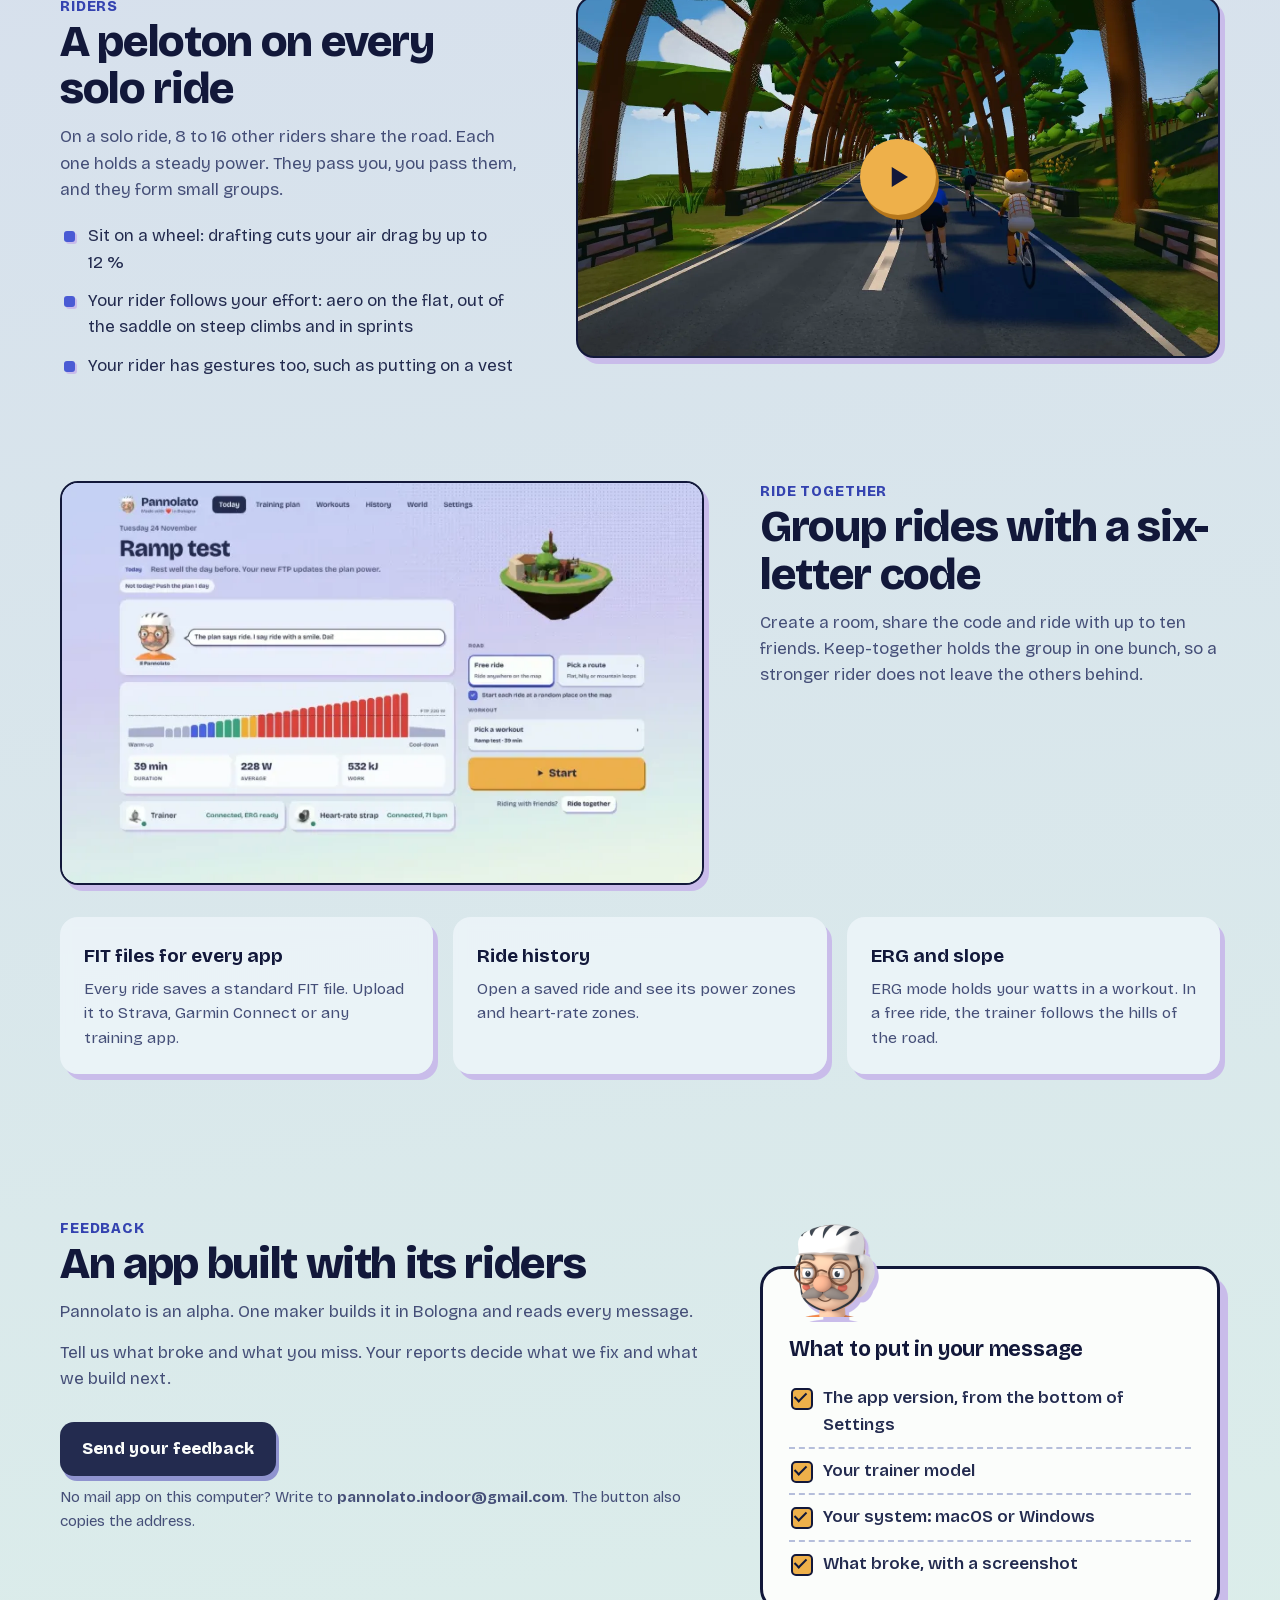
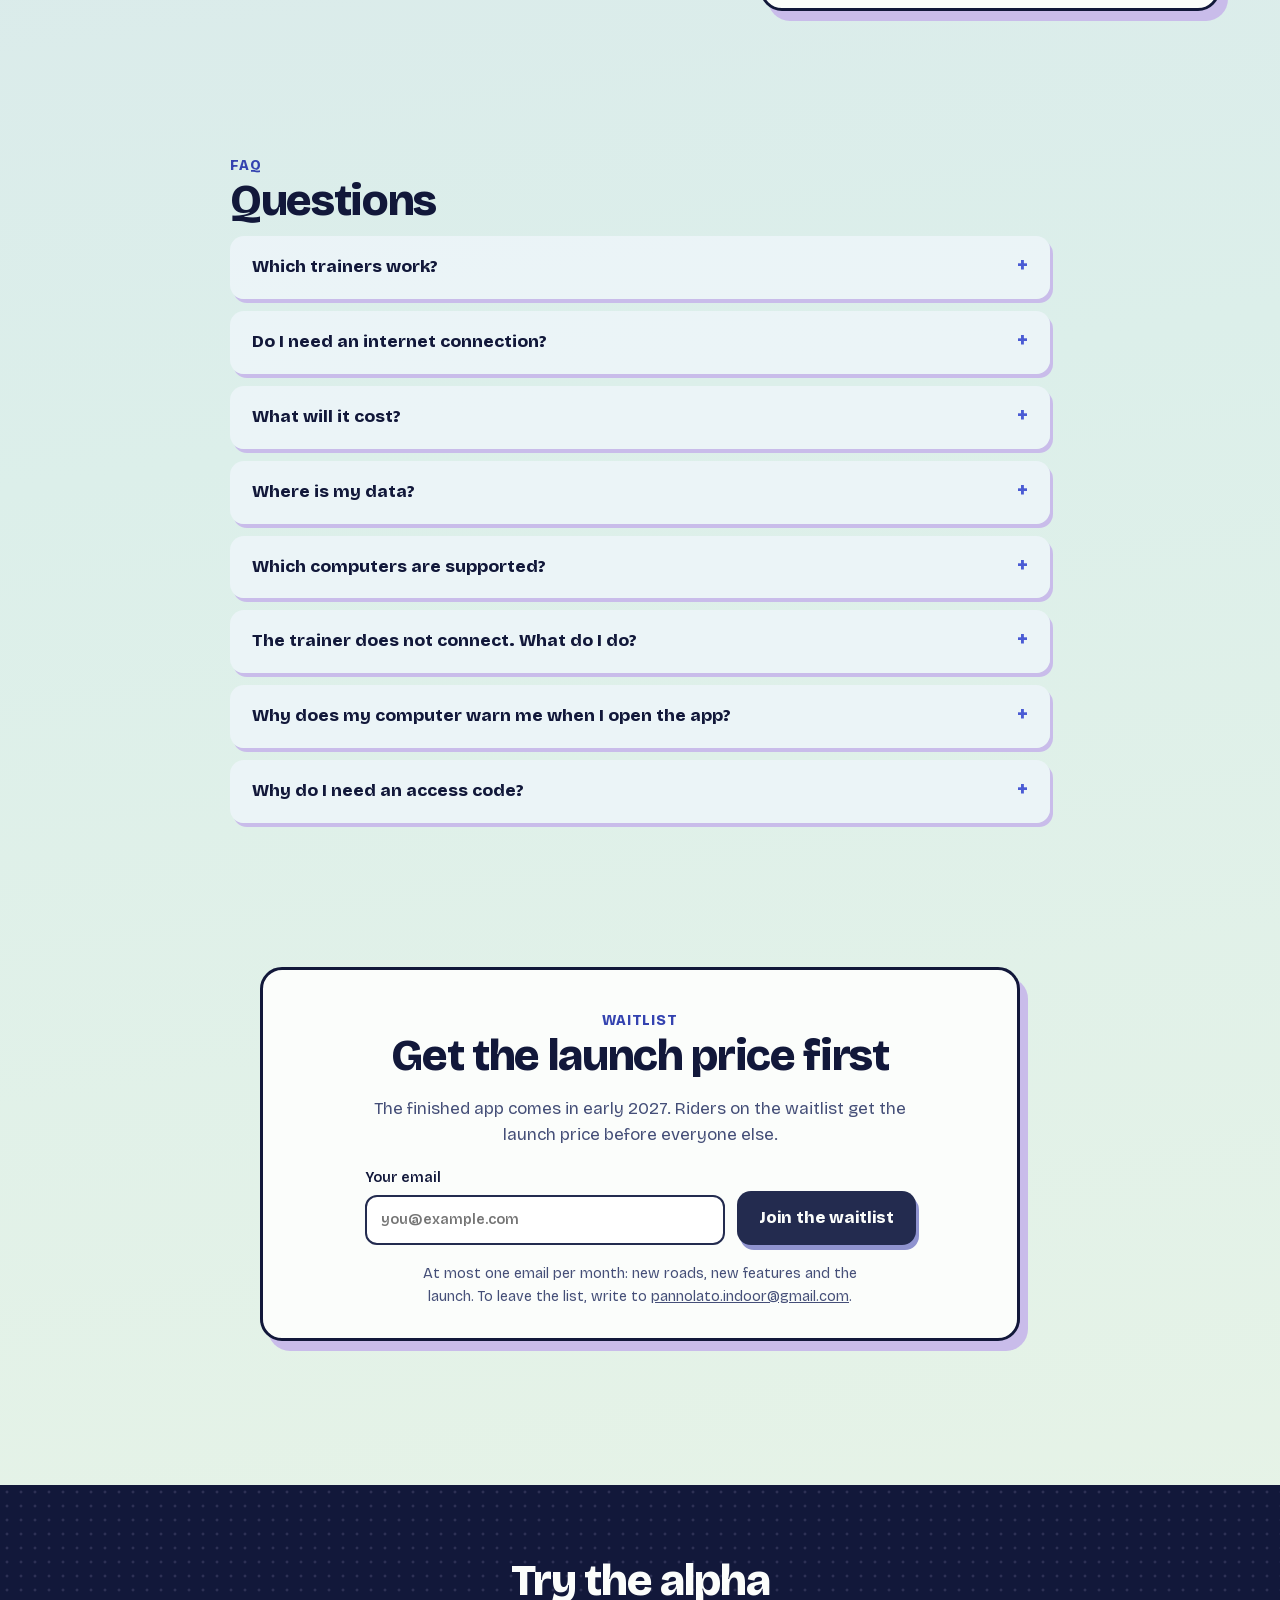
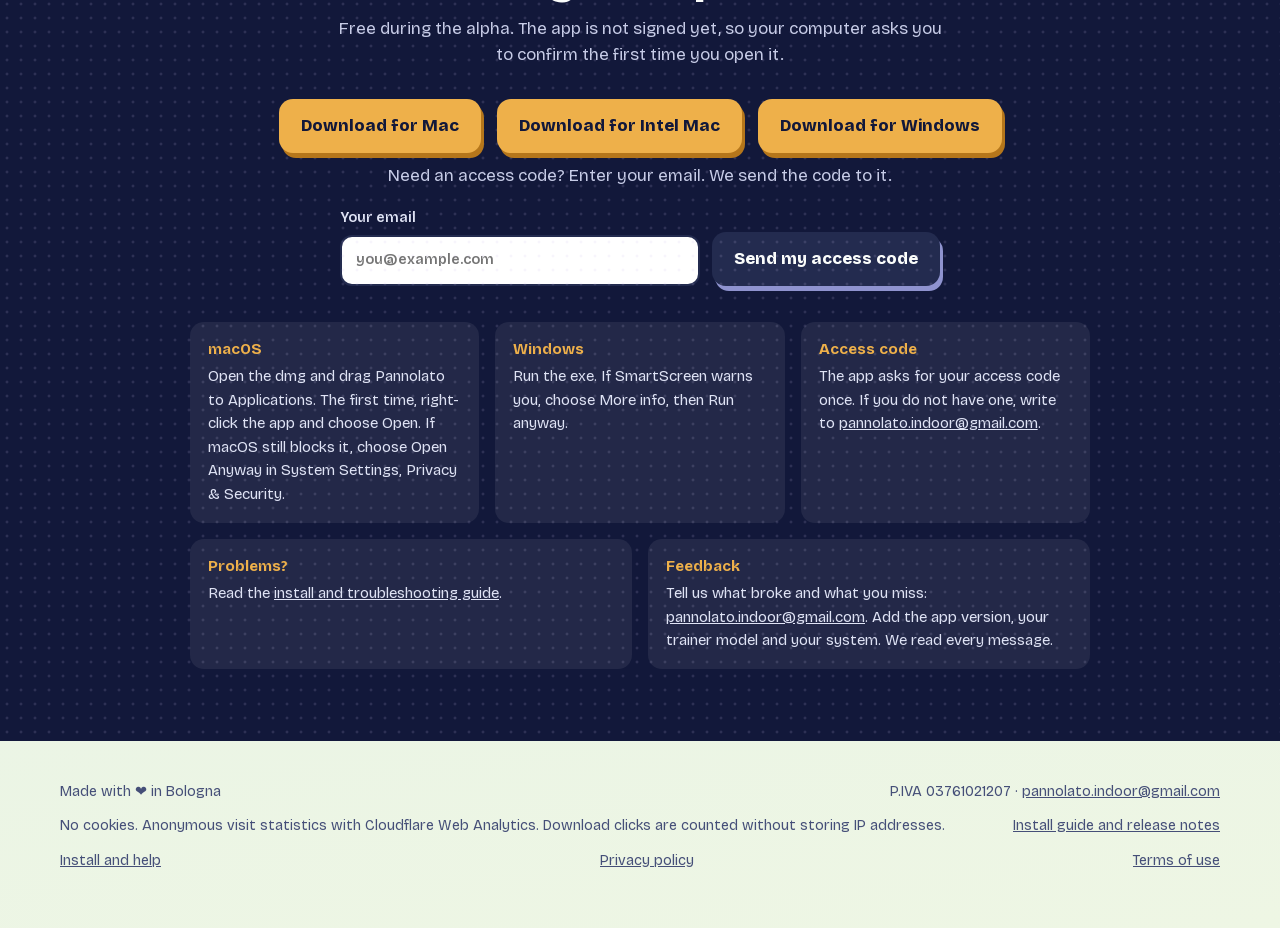
==== commit a0148393: "Website: Waitlist button in the header" ====
--- a/index.html
+++ b/index.html
@@ -272,7 +272,7 @@
   footer { padding: 40px 0 56px; color: var(--grey); font-size: 0.9rem; }
   footer .wrap { display: flex; flex-wrap: wrap; justify-content: space-between; gap: 12px; }
 
-  @media (max-width: 1080px) { nav { display: none; } }
+  @media (max-width: 1200px) { nav { display: none; } }
   @media (max-width: 900px) {
     .row, .row.flip { grid-template-columns: 1fr; gap: 28px; }
     .row.flip .text { order: 0; }
@@ -330,6 +330,7 @@
         <option value="it">IT</option>
         <option value="es">ES</option>
       </select>
+      <a class="btn primary small" href="#waitlist" data-i18n>Waitlist</a>
       <a class="btn dark small" href="#download" data-i18n>Get the alpha</a>
     </div>
   </div>
